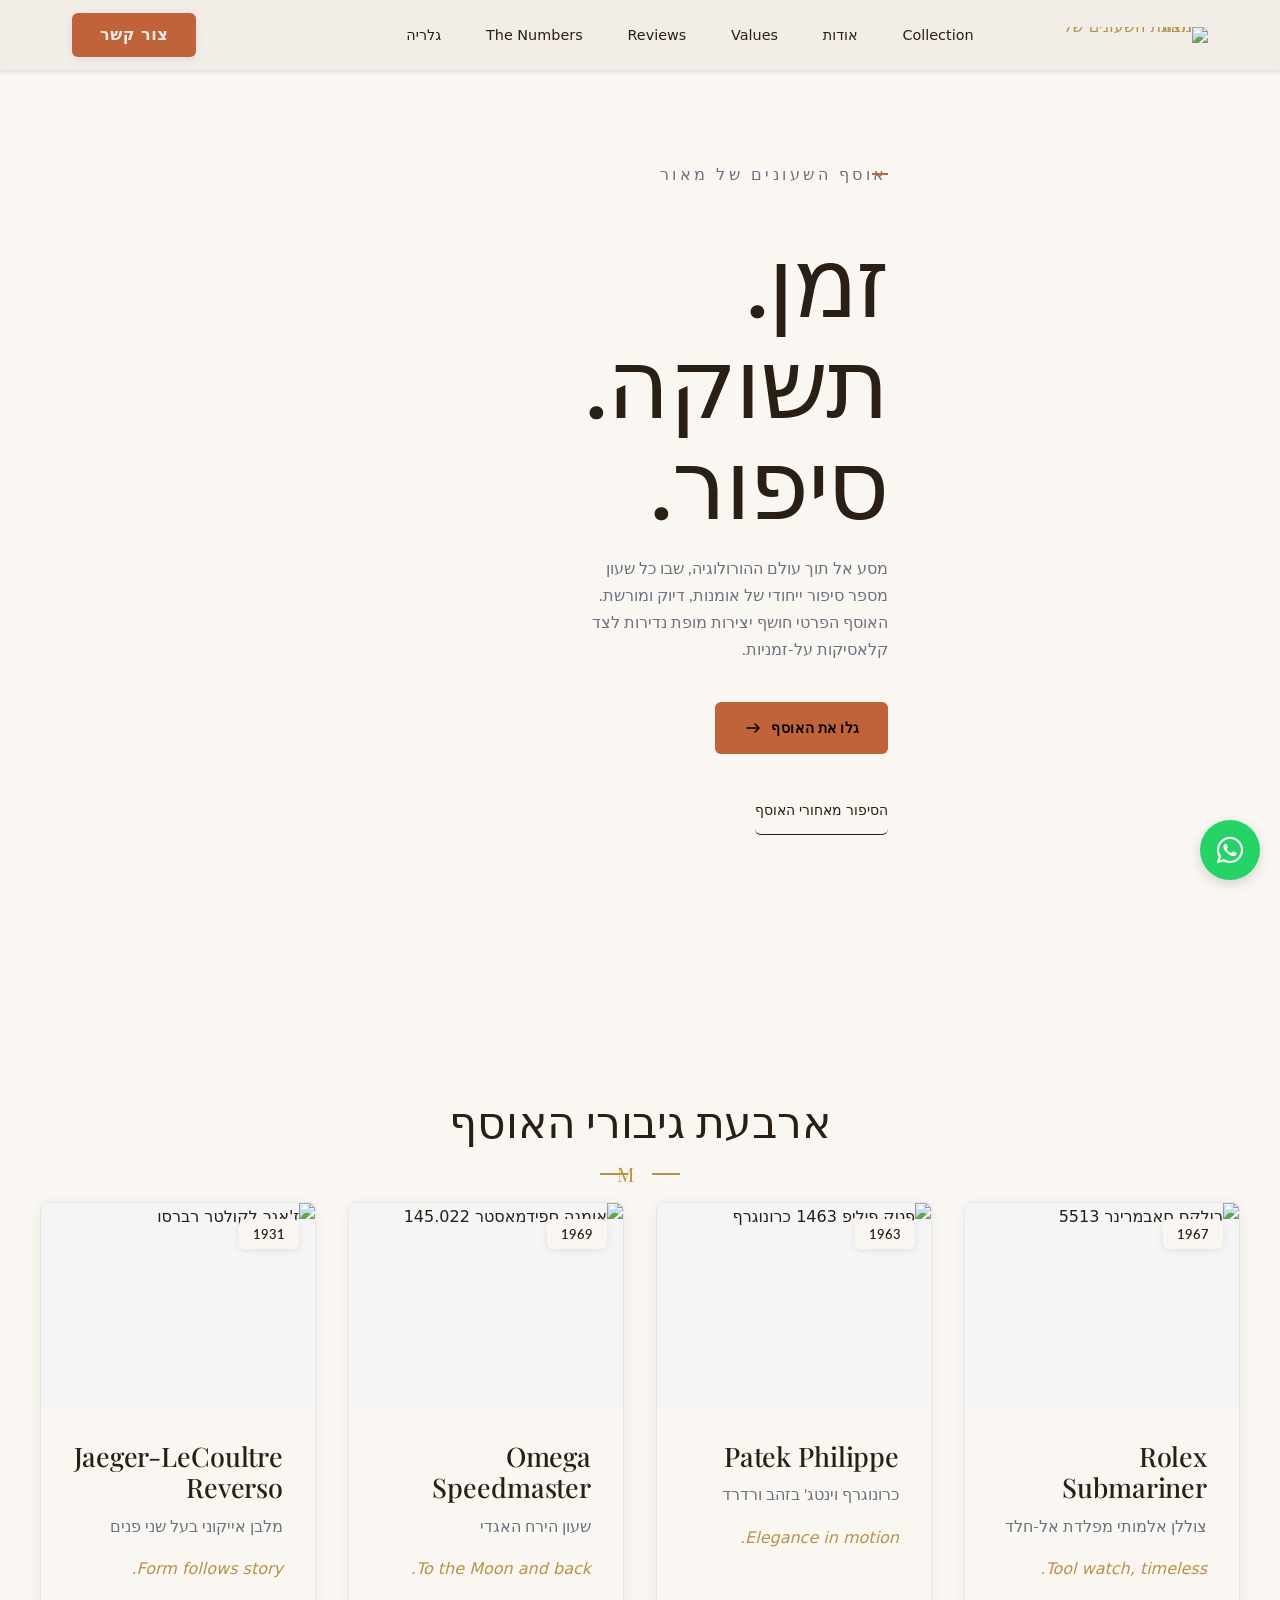
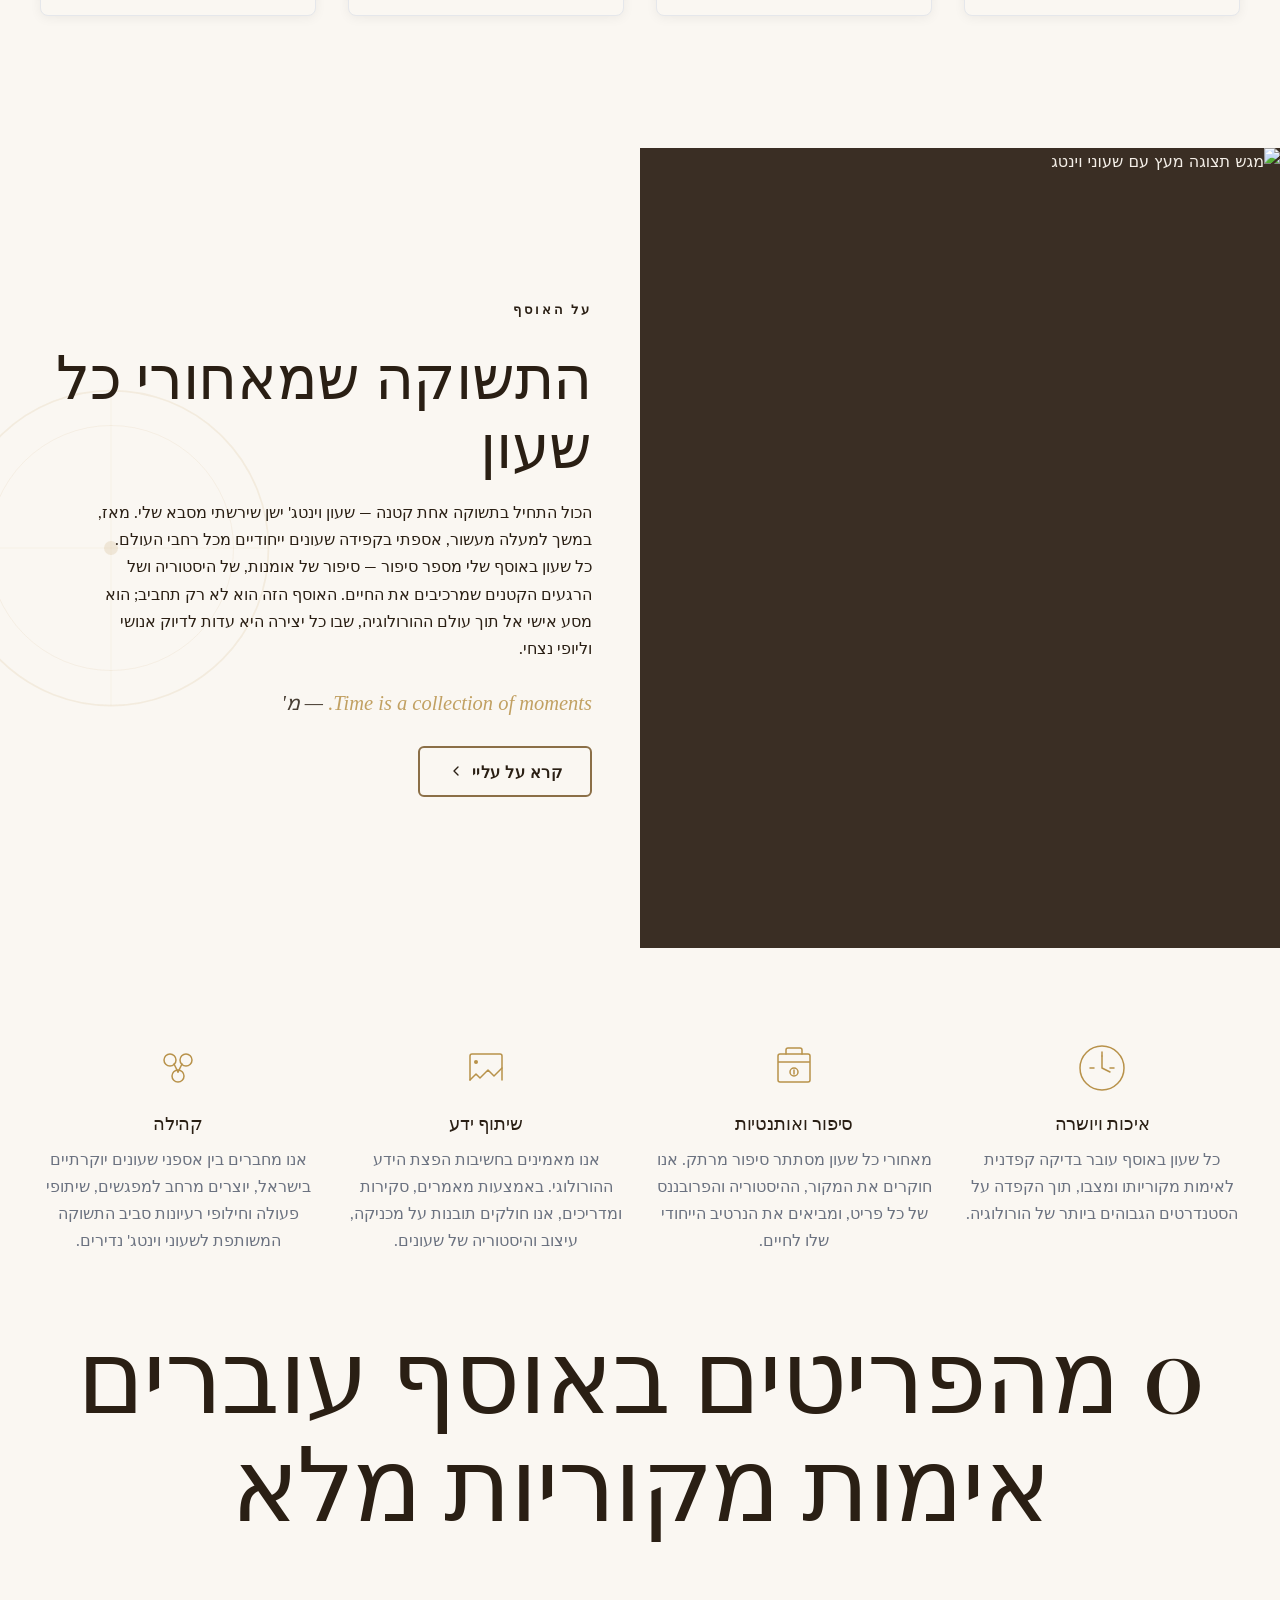
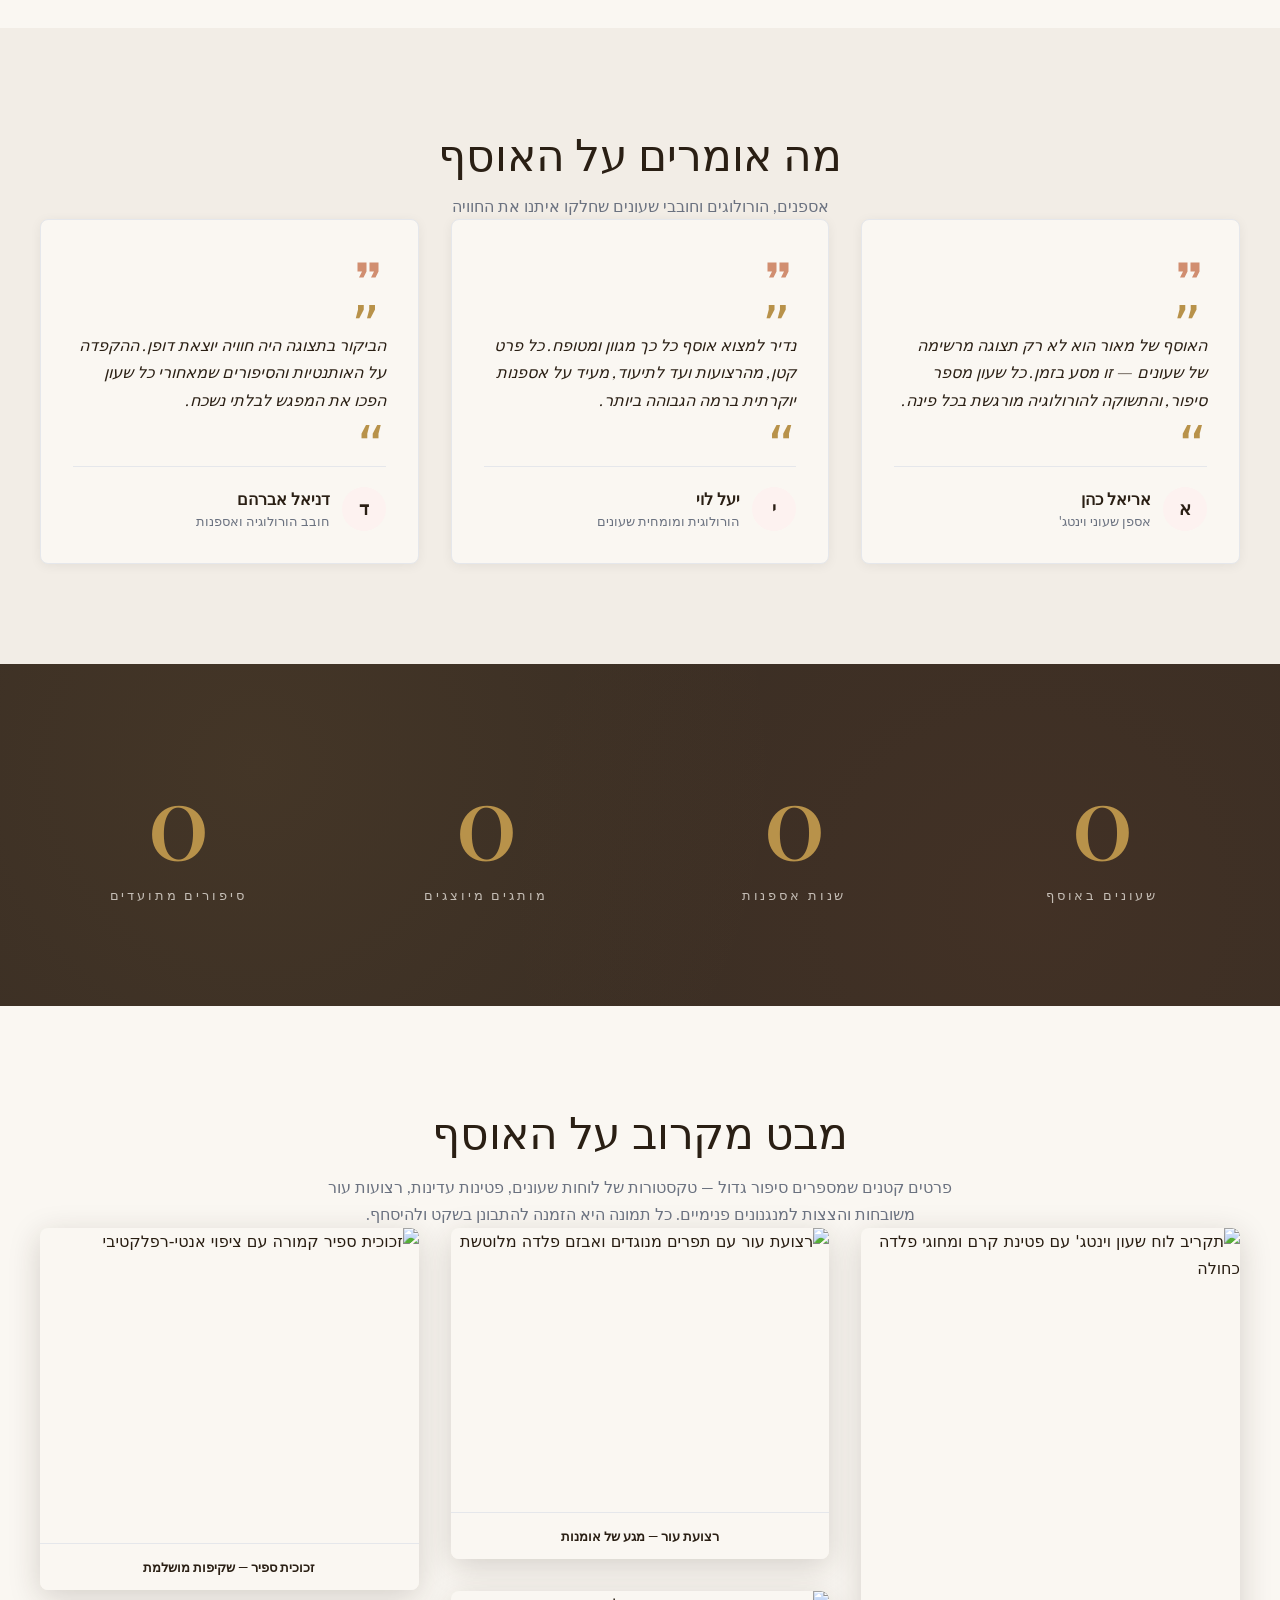
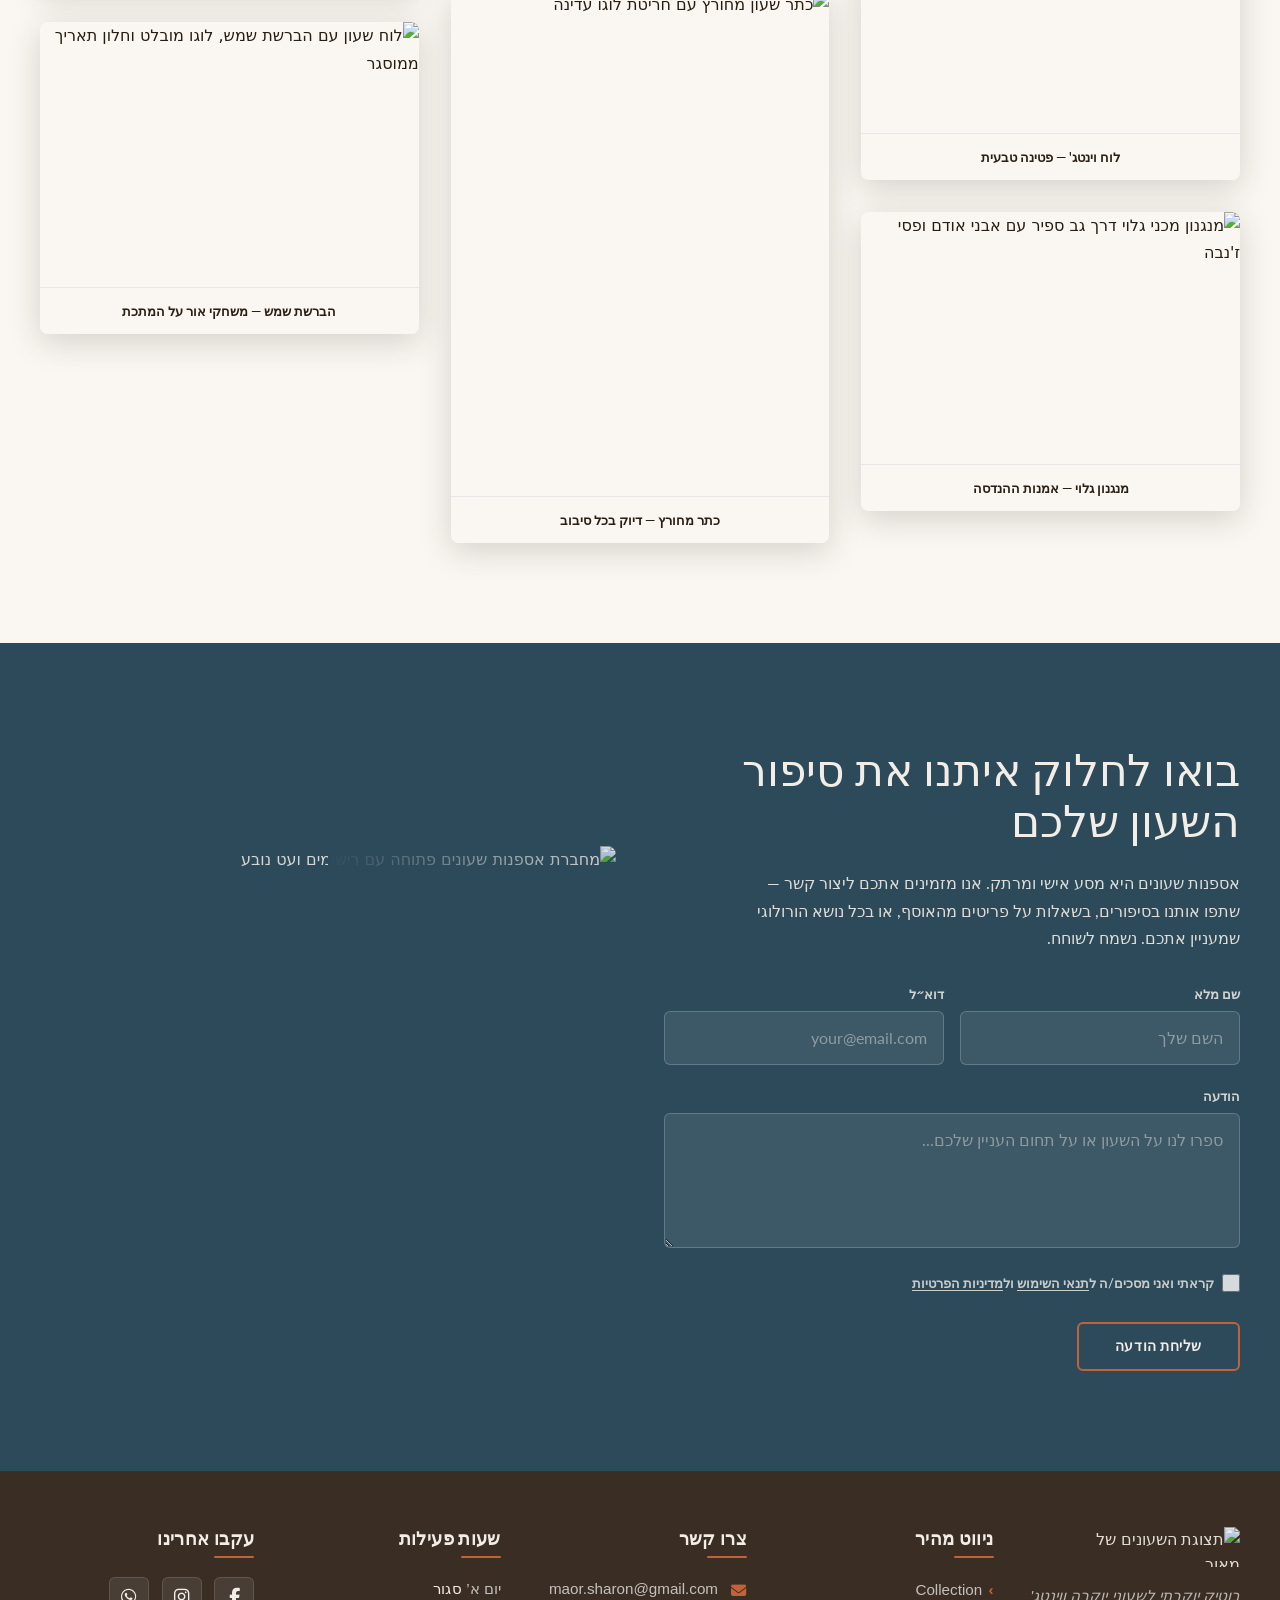
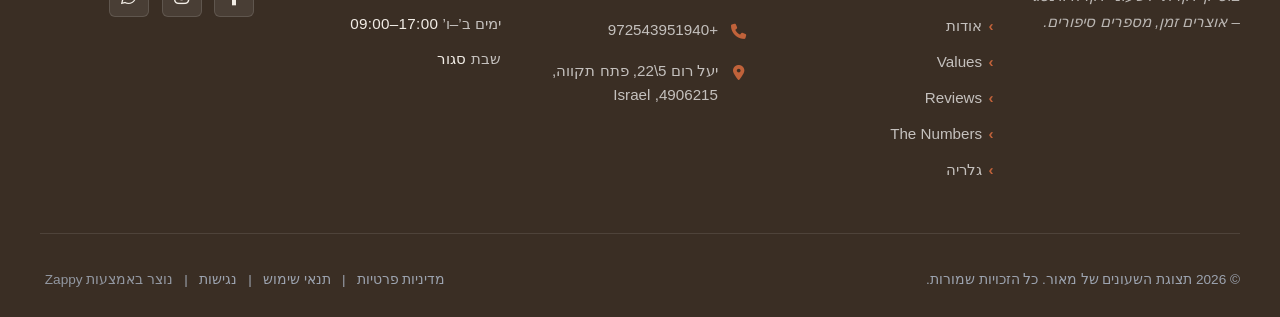
==== public/index.html @ b6a24979 "Background sync: Progressive GitHub Sync" ====
<!DOCTYPE html>
<html lang="he" dir="rtl">
<head>
    <meta charset="UTF-8">
    <meta name="viewport" content="width=device-width, initial-scale=1.0">
    <meta name="robots" content="index, follow">
    <title>גלו את עולם ההורולוגיה — תצוגת השעונים של מאור</title>
    <meta name="description" content="התאהבו באוסף שעוני וינטג&#39; נדירים ויוקרתיים המוצגים בקפידה. חוויה הורולוגית עשירה שמחברת בין אומנות, זמן ותשוקה. היכנסו עכשיו והתרשמו!">
    <meta name="keywords" content="iw388105, אספנות שעונים יוקרתיים בישראל, שעוני וינטג' נדירים לאספנים, הורולוגיה ואספנות שעונים, תצוגת שעונים אספניים">
    
    <!-- Favicons -->
    <link rel="icon" type="image/x-icon" href="/assets/favicon.ico">
    <link rel="icon" type="image/png" sizes="16x16" href="/assets/favicon-16x16.png">
    <link rel="icon" type="image/png" sizes="32x32" href="/assets/favicon-32x32.png">
    <link rel="icon" type="image/png" sizes="48x48" href="/assets/favicon-48x48.png">
    <link rel="icon" type="image/png" sizes="192x192" href="/assets/favicon-192x192.png">
    <link rel="icon" type="image/png" sizes="512x512" href="/assets/favicon-512x512.png">
    <link rel="apple-touch-icon" href="/assets/apple-touch-icon.png">
    <!-- Zappy Analytics -->
<script>
(function() {
  'use strict';
  
  // Configuration
  var config = {
    websiteId: '06563b8d-215b-47f3-a5c0-c497921f1e57',
    apiUrl: 'https://qaapi.zappy5.com/api/analytics/track',
    sessionDuration: 30 * 60 * 1000, // 30 minutes
    visitorDuration: 30 * 24 * 60 * 60 * 1000, // 30 days
    trackPageViews: true,
    trackClicks: true,
    trackFormSubmissions: true
  };
  
  // Generate or retrieve persistent visitor ID (30 days)
  function getVisitorId() {
    var visitorKey = 'zappy_visitor_' + config.websiteId;
    var visitor = null;
    
    try {
      visitor = localStorage.getItem(visitorKey);
      if (visitor) {
        var visitorData = JSON.parse(visitor);
        var now = Date.now();
        
        // Check if visitor ID is still valid (30 days)
        if (now - visitorData.created < config.visitorDuration) {
          // Update last seen timestamp
          visitorData.lastSeen = now;
          localStorage.setItem(visitorKey, JSON.stringify(visitorData));
          return visitorData.id;
        }
      }
    } catch (e) {
      console.warn('Zappy Analytics: LocalStorage not available');
    }
    
    // Generate new visitor ID
    var newVisitorId = 'zv_' + Date.now() + '_' + Math.random().toString(36).substr(2, 9);
    
    try {
      localStorage.setItem(visitorKey, JSON.stringify({
        id: newVisitorId,
        created: Date.now(),
        lastSeen: Date.now()
      }));
    } catch (e) {
      // Continue without local storage
    }
    
    return newVisitorId;
  }
  
  // Generate or retrieve session ID (30 minutes)
  function getSessionId() {
    var sessionKey = 'zappy_session_' + config.websiteId;
    var session = null;
    
    try {
      session = sessionStorage.getItem(sessionKey);
      if (session) {
        var sessionData = JSON.parse(session);
        var now = Date.now();
        
        // Check if session is still valid
        if (now - sessionData.timestamp < config.sessionDuration) {
          // Update timestamp
          sessionData.timestamp = now;
          sessionStorage.setItem(sessionKey, JSON.stringify(sessionData));
          return sessionData.id;
        }
      }
    } catch (e) {
      console.warn('Zappy Analytics: SessionStorage not available');
    }
    
    // Generate new session ID
    var newSessionId = 'zs_' + Date.now() + '_' + Math.random().toString(36).substr(2, 9);
    
    try {
      sessionStorage.setItem(sessionKey, JSON.stringify({
        id: newSessionId,
        timestamp: Date.now()
      }));
    } catch (e) {
      // Continue without session storage
    }
    
    return newSessionId;
  }
  
  var visitorId = getVisitorId();
  var sessionId = getSessionId();
  
  // Site Optimization Agent — visual heatmap helpers
  function getBandAnchor(el) {
    var node = el;
    while (node && node !== document.body) {
      if (node.getAttribute && node.getAttribute('data-band-index') != null) {
        return { bandIndex: node.getAttribute('data-band-index'), sectionId: node.id || null };
      }
      node = node.parentElement;
    }
    node = el;
    while (node && node !== document.body) {
      if (node.tagName === 'SECTION' && node.id) {
        return { bandIndex: null, sectionId: node.id };
      }
      node = node.parentElement;
    }
    return { bandIndex: null, sectionId: null };
  }
  function heatmapFields(el, e) {
    var anchor = getBandAnchor(el);
    return {
      x: Math.round((e && e.pageX) || 0),
      y: Math.round((e && e.pageY) || 0),
      bandIndex: anchor.bandIndex,
      sectionId: anchor.sectionId
    };
  }
  function mergeFields(base, extra) {
    for (var k in extra) { if (Object.prototype.hasOwnProperty.call(extra, k)) base[k] = extra[k]; }
    return base;
  }
  // Track an event
  function trackEvent(eventType, data) {
    data = data || {};
    
    var eventData = {
      website_id: config.websiteId,
      event_type: eventType,
      page_path: window.location.pathname,
      referrer: document.referrer || 'direct',
      visitor_id: visitorId,
      session_id: sessionId,
      metadata: data
    };
    
    // Use sendBeacon if available (better for page unload events)
    if (navigator.sendBeacon) {
      var blob = new Blob([JSON.stringify(eventData)], { type: 'application/json' });
      navigator.sendBeacon(config.apiUrl, blob);
    } else {
      // Fallback to fetch
      fetch(config.apiUrl, {
        method: 'POST',
        headers: {
          'Content-Type': 'application/json'
        },
        body: JSON.stringify(eventData),
        keepalive: true
      }).catch(function(error) {
        console.warn('Zappy Analytics: Failed to track event', error);
      });
    }
  }
  
  // Track page view
  if (config.trackPageViews) {
    trackEvent('pageview', {
      title: document.title,
      url: window.location.href
    });
  }
  
  // Track clicks on important elements
  if (config.trackClicks) {
    document.addEventListener('click', function(e) {
      var target = e.target;
      
      // Track button clicks (counted as actions)
      if (target.tagName === 'BUTTON' || target.closest('button')) {
        var button = target.tagName === 'BUTTON' ? target : target.closest('button');
        var clickMeta = {
          element: 'button',
          text: button.textContent.trim().substring(0, 100),
          id: button.id || null,
          class: button.className || null
        };
        mergeFields(clickMeta, heatmapFields(button, e));
        trackEvent('click', clickMeta);
      }
      
      // Track link clicks (navigation - not counted as actions)
      else if (target.tagName === 'A' || target.closest('a')) {
        var link = target.tagName === 'A' ? target : target.closest('a');
        var navMeta = {
          element: 'link',
          text: link.textContent.trim().substring(0, 100),
          href: link.href,
          external: link.hostname !== window.location.hostname
        };
        mergeFields(navMeta, heatmapFields(link, e));
        trackEvent('navigation', navMeta);
      }
    }, true);
  }
  
  // Track scroll depth milestones (visual heatmap reach signal)
  (function() {
    var milestones = [25, 50, 75, 100];
    var fired = {};
    var maxDepth = 0;
    function computeDepth() {
      var doc = document.documentElement;
      var scrollable = (doc.scrollHeight - window.innerHeight);
      if (scrollable <= 0) return 100;
      return Math.min(100, Math.round(((window.scrollY || window.pageYOffset || 0) / scrollable) * 100));
    }
    var ticking = false;
    function onScroll() {
      if (ticking) return;
      ticking = true;
      window.requestAnimationFrame(function() {
        var depth = computeDepth();
        if (depth > maxDepth) maxDepth = depth;
        for (var i = 0; i < milestones.length; i++) {
          var m = milestones[i];
          if (depth >= m && !fired[m]) {
            fired[m] = true;
            trackEvent('scroll_depth', { milestone: m, maxDepthPct: maxDepth });
          }
        }
        ticking = false;
      });
    }
    window.addEventListener('scroll', onScroll, { passive: true });
  })();
  
  // Track form submissions
  if (config.trackFormSubmissions) {
    document.addEventListener('submit', function(e) {
      var form = e.target;
      
      trackEvent('form_submit', {
        form_id: form.id || null,
        form_name: form.name || null,
        form_action: form.action || null,
        form_method: form.method || 'GET'
      });
    }, true);
  }
  
  // Track time on page (send on page unload)
  var pageLoadTime = Date.now();
  
  window.addEventListener('beforeunload', function() {
    var timeOnPage = Math.floor((Date.now() - pageLoadTime) / 1000); // in seconds
    
    trackEvent('page_unload', {
      time_on_page: timeOnPage,
      page_path: window.location.pathname
    });
  });
  
  // Expose tracking function globally for custom events
  window.zappyAnalytics = {
    track: trackEvent,
    getVisitorId: function() { return visitorId; },
    getSessionId: function() { return sessionId; }
  };
  
})();
</script>
<!-- End Zappy Analytics -->
    <meta property="og:title" content="גלו את עולם ההורולוגיה — תצוגת השעונים של מאור">
    <meta property="og:description" content="התאהבו באוסף שעוני וינטג&#39; נדירים ויוקרתיים המוצגים בקפידה. חוויה הורולוגית עשירה שמחברת בין אומנות, זמן ותשוקה. היכנסו עכשיו והתרשמו!">
    <meta name="twitter:card" content="summary_large_image">
    <meta name="twitter:title" content="גלו את עולם ההורולוגיה — תצוגת השעונים של מאור">
    <meta name="twitter:description" content="התאהבו באוסף שעוני וינטג&#39; נדירים ויוקרתיים המוצגים בקפידה. חוויה הורולוגית עשירה שמחברת בין אומנות, זמן ותשוקה. היכנסו עכשיו והתרשמו!">
    <meta property="og:type" content="website">
  <meta property="og:locale" content="he_IL">
  
  
  
  
  
  <link rel="stylesheet" href="https://cdnjs.cloudflare.com/ajax/libs/font-awesome/6.4.0/css/all.min.css">
  <link rel="stylesheet" href="https://fonts.googleapis.com/css2?family=Playfair+Display:wght@400;500;600;700&amp;family=Lato:wght@400;700&amp;display=swap">
  <script defer="" data-zappy-gsap="https://cdnjs.cloudflare.com/ajax/libs/gsap/3.12.5/gsap.min.js" src="https://cdnjs.cloudflare.com/ajax/libs/gsap/3.12.5/gsap.min.js"></script>
  <script defer="" data-zappy-gsap="https://cdnjs.cloudflare.com/ajax/libs/gsap/3.12.5/ScrollTrigger.min.js" src="https://cdnjs.cloudflare.com/ajax/libs/gsap/3.12.5/ScrollTrigger.min.js"></script>
  <link rel="preconnect" href="https://fonts.googleapis.com">
  <link rel="preconnect" href="https://fonts.gstatic.com" crossorigin="">
  <style>
    .skip-link { position: absolute; top: 0; left: 0; transform: translateY(-200%); padding: 12px 18px; background: var(--bg-dark, #1a1a1a); color: var(--text-light, #fff); font-weight: 600; border-radius: 0 0 8px 0; z-index: 10000; }
    .skip-link:focus { transform: none; outline: 2px solid var(--ring, #fff); outline-offset: 2px; }
    :focus-visible { outline: 2px solid var(--ring, currentColor); outline-offset: 3px; }
  </style>


  
    <!-- Favicons -->
    <link rel="icon" type="image/x-icon" href="/assets/favicon.ico">
    <link rel="icon" type="image/png" sizes="16x16" href="/assets/favicon-16x16.png">
    <link rel="icon" type="image/png" sizes="32x32" href="/assets/favicon-32x32.png">
    <link rel="icon" type="image/png" sizes="48x48" href="/assets/favicon-48x48.png">
    <link rel="icon" type="image/png" sizes="192x192" href="/assets/favicon-192x192.png">
    <link rel="icon" type="image/png" sizes="512x512" href="/assets/favicon-512x512.png">
    <link rel="apple-touch-icon" href="/assets/apple-touch-icon.png">
    <!-- Cookie Consent -->
    <link rel="stylesheet" href="https://cdn.jsdelivr.net/npm/vanilla-cookieconsent@3/dist/cookieconsent.css">
    <script src="https://cdn.jsdelivr.net/npm/vanilla-cookieconsent@3/dist/cookieconsent.umd.js"></script>
    <!-- Mickidum Accessibility Toolbar -->
    <script src="https://cdn.jsdelivr.net/gh/mickidum/acc_toolbar/acctoolbar/acctoolbar.min.js"></script>
    <link rel="stylesheet" href="/styles.css">
    <script>window.ZAPPY_WEBSITE_ID = "06563b8d-215b-47f3-a5c0-c497921f1e57"; window.ZAPPY_API_BASE = "https://qaapi.zappy5.com";</script>

    <style id="zappy-dropdown-submenu-styles">
      /* ========== DESKTOP DROPDOWN SUBMENU STYLES ========== */
      /* Base styles for dropdown submenus - parent must be positioned */
      .nav-menu li:has(.sub-menu), nav li:has(.sub-menu), .navbar li:has(.sub-menu), #navMenu li:has(.sub-menu) { position: relative; }
      /* Submenu base - hidden by default */
      .nav-menu .sub-menu, nav .sub-menu, .navbar .sub-menu, #navMenu .sub-menu { display: block !important; position: absolute !important; top: 100%; left: 0; min-width: 220px; background: white; border-radius: 8px; box-shadow: 0 8px 25px rgba(0,0,0,0.15); padding: 8px 0; opacity: 0; visibility: hidden; transform: translateY(10px); transition: all 0.3s ease; z-index: 1000; list-style: none; pointer-events: none; }
      /* CRITICAL: Desktop hover styles to show dropdown */
      .nav-menu li:hover > .sub-menu, nav li:hover > .sub-menu, .navbar li:hover > .sub-menu, #navMenu li:hover > .sub-menu { opacity: 1 !important; visibility: visible !important; transform: translateY(0) !important; pointer-events: auto !important; }
      /* Submenu item styling */
      .sub-menu li { list-style: none; margin: 0; padding: 0; }
      .sub-menu a { display: block !important; padding: 10px 16px !important; color: var(--text-dark, #333) !important; font-weight: 500; text-decoration: none; white-space: nowrap; transition: background-color 0.2s; }
      .sub-menu .zappy-nav-child > a { padding-left: 28px !important; font-size: 0.9em !important; opacity: 0.85 !important; }
      [dir="rtl"] .sub-menu .zappy-nav-child > a, html[lang="he"] .sub-menu .zappy-nav-child > a, html[lang="ar"] .sub-menu .zappy-nav-child > a { padding-left: 10px !important; padding-right: 28px !important; }
      .sub-menu .zappy-nav-parent > a { font-weight: 600 !important; }
      .sub-menu a:hover { background-color: #f5f5f5; }
      /* RTL (Hebrew/Arabic) dropdown positioning */
      [dir="rtl"] .nav-menu .sub-menu, [dir="rtl"] nav .sub-menu, [dir="rtl"] .navbar .sub-menu, html[lang="he"] .nav-menu .sub-menu, html[lang="he"] nav .sub-menu, html[lang="he"] .navbar .sub-menu, html[lang="ar"] .nav-menu .sub-menu, html[lang="ar"] nav .sub-menu, html[lang="ar"] .navbar .sub-menu { left: auto !important; right: 0 !important; }
      /* Hide empty dropdown menus (exclude catalog sub-menus that use <a> children instead of <li>) */
      .sub-menu:empty, .sub-menu:not(:has(li:not(.zappy-hidden-menu-item))):not(:has(> a)), .sub-menu:not(:has(li)):not(:has(> a)) { display: none !important; opacity: 0 !important; visibility: hidden !important; pointer-events: none !important; }
      /* Desktop: show submenu on Menu Group hover */
      li:has(.menu-group-title):hover > .sub-menu { opacity: 1 !important; visibility: visible !important; transform: translateY(0) !important; pointer-events: auto !important; }
      /* Menu Group title styling */
      .nav-menu > li > .menu-group-title, #navMenu > li > .menu-group-title { display: inline-block; padding: 0.5rem 1rem; cursor: default; user-select: none; }
      
      /* ========== MOBILE SUBMENU STYLES ========== */
      @media (max-width: 768px) {
        .nav-menu .sub-menu, nav .sub-menu, .navbar .sub-menu, #navMenu .sub-menu { position: static !important; transform: none !important; box-shadow: none !important; background: transparent !important; max-height: 0; overflow: hidden; opacity: 0; visibility: hidden; transition: max-height 0.3s ease, opacity 0.3s ease; padding: 0 !important; border-radius: 0 !important; }
        .navbar .sub-menu.mobile-expanded, .nav-menu .sub-menu.mobile-expanded, #navMenu .sub-menu.mobile-expanded { max-height: none !important; overflow-y: visible !important; opacity: 1 !important; visibility: visible !important; padding: 8px 0 8px 16px !important; }
        [dir="rtl"] .sub-menu.mobile-expanded, html[lang="he"] .sub-menu.mobile-expanded { padding: 8px 16px 8px 0 !important; }
        /* Disable hover behavior on mobile */
        .nav-menu li:hover > .sub-menu, nav li:hover > .sub-menu, .navbar li:hover > .sub-menu, #navMenu li:hover > .sub-menu { opacity: 0; visibility: hidden; pointer-events: none; }
        .nav-menu li > .sub-menu.mobile-expanded, nav li > .sub-menu.mobile-expanded, .navbar li > .sub-menu.mobile-expanded, #navMenu li > .sub-menu.mobile-expanded { opacity: 1 !important; visibility: visible !important; pointer-events: auto !important; }
        .nav-menu li:has(.sub-menu), nav li:has(.sub-menu), .navbar li:has(.sub-menu), #navMenu li:has(.sub-menu) { display: flex !important; flex-wrap: wrap !important; align-items: center !important; position: relative !important; min-height: 44px !important; }
        .nav-menu li:has(.sub-menu) > a, nav li:has(.sub-menu) > a, .navbar li:has(.sub-menu) > a, #navMenu li:has(.sub-menu) > a { flex: 1 !important; min-width: 0 !important; }
        .nav-menu li:has(.sub-menu) > .menu-group-title, nav li:has(.sub-menu) > .menu-group-title, .navbar li:has(.sub-menu) > .menu-group-title, #navMenu li:has(.sub-menu) > .menu-group-title { flex: 1 !important; min-width: 0 !important; padding: 0 !important; line-height: inherit !important; }
        .nav-menu li:has(.sub-menu) > .sub-menu, nav li:has(.sub-menu) > .sub-menu, .navbar li:has(.sub-menu) > .sub-menu, #navMenu li:has(.sub-menu) > .sub-menu { flex-basis: 100% !important; width: 100% !important; }
        .nav-menu li:has(.sub-menu) > a [class*="chevron"], .nav-menu li:has(.sub-menu) > a [class*="arrow"], .nav-menu li:has(.sub-menu) > a .fa-chevron-down, .nav-menu li:has(.sub-menu) > a .fa-angle-down, nav li:has(.sub-menu) > a [class*="chevron"], nav li:has(.sub-menu) > a [class*="arrow"], #navMenu li:has(.sub-menu) > a [class*="chevron"], #navMenu li:has(.sub-menu) > a [class*="arrow"] { display: none !important; visibility: hidden !important; }
        .mobile-submenu-toggle { display: flex !important; align-items: center !important; justify-content: center !important; width: 44px !important; height: auto !important; background: transparent !important; border: none !important; cursor: pointer !important; color: var(--text-dark) !important; position: static !important; flex-shrink: 0 !important; align-self: stretch !important; z-index: 2 !important; padding: 0 !important; margin: 0 !important; }
        .mobile-submenu-toggle::after { content: '' !important; width: 0 !important; height: 0 !important; border-left: 6px solid transparent !important; border-right: 6px solid transparent !important; border-top: 7px solid currentColor !important; transition: transform 0.3s ease !important; }
        .mobile-submenu-toggle.expanded::after { transform: rotate(180deg) !important; }
        .sub-menu a { padding: 10px 0 !important; display: block !important; color: var(--text-dark) !important; white-space: normal !important; }
        .sub-menu .zappy-nav-child > a { padding-left: 28px !important; font-size: 0.9em !important; opacity: 0.85 !important; }
        [dir="rtl"] .sub-menu .zappy-nav-child > a, html[lang="he"] .sub-menu .zappy-nav-child > a, html[lang="ar"] .sub-menu .zappy-nav-child > a { padding-left: 0 !important; padding-right: 28px !important; }
        .sub-menu .zappy-nav-parent > a { font-weight: 600 !important; }
        .nav-menu.active, #navMenu.active { max-width: 100vw !important; overflow-x: hidden !important; box-sizing: border-box !important; }
        .navbar .sub-menu li a, nav.navbar .sub-menu li a, .zappy-products-dropdown .sub-menu a { color: var(--text-dark) !important; }
      }
      @media (min-width: 769px) { .mobile-submenu-toggle { display: none !important; } }
    </style>

    <style id="zappy-widget-visibility">
      html[dir="rtl"] .whatsapp-float { right: 20px !important; left: auto !important; }
      html[dir="ltr"] .whatsapp-float, html:not([dir]) .whatsapp-float { left: 20px !important; right: auto !important; }
      html[dir="rtl"] #mic-access-tool-general-button, html[dir="rtl"] .mic-access-tool-general-button,
      html[dir="rtl"] #mic-init-access-tool .mic-access-tool-general-button,
      html[dir="rtl"] #mic-init-access-tool #mic-access-tool-general-button,
      html[dir="rtl"] ._access-icon { left: 20px !important; right: auto !important; }
      html[dir="ltr"] #mic-access-tool-general-button, html[dir="ltr"] .mic-access-tool-general-button,
      html[dir="ltr"] #mic-init-access-tool .mic-access-tool-general-button,
      html[dir="ltr"] #mic-init-access-tool #mic-access-tool-general-button,
      html[dir="ltr"] ._access-icon,
      html:not([dir]) #mic-access-tool-general-button, html:not([dir]) .mic-access-tool-general-button,
      html:not([dir]) #mic-init-access-tool .mic-access-tool-general-button,
      html:not([dir]) #mic-init-access-tool #mic-access-tool-general-button,
      html:not([dir]) ._access-icon { right: 20px !important; left: auto !important; }
      @media (max-width: 768px) { .whatsapp-float { display: flex !important; } }
      @media (min-width: 769px) { .whatsapp-float { display: flex !important; } }
      @media (max-width: 768px) {
        #mic-access-tool-general-button, .mic-access-tool-general-button,
        #mic-init-access-tool .mic-access-tool-general-button, #mic-init-access-tool #mic-access-tool-general-button,
        ._access-icon { display: flex !important; visibility: visible !important; opacity: 1 !important; pointer-events: auto !important; }
        #mic-access-tool-box.opened-mic-access-tool, .mic-access-tool-box.opened-mic-access-tool,
        #mic-init-access-tool #mic-access-tool-box.opened-mic-access-tool {
          visibility: visible !important; opacity: 1 !important; pointer-events: auto !important;
        }
      }
      @media (min-width: 769px) {
        #mic-access-tool-general-button, .mic-access-tool-general-button,
        #mic-init-access-tool .mic-access-tool-general-button, #mic-init-access-tool #mic-access-tool-general-button,
        ._access-icon { display: flex !important; visibility: visible !important; opacity: 1 !important; pointer-events: auto !important; }
        #mic-access-tool-box.opened-mic-access-tool, .mic-access-tool-box.opened-mic-access-tool,
        #mic-init-access-tool #mic-access-tool-box.opened-mic-access-tool {
          visibility: visible !important; opacity: 1 !important; pointer-events: auto !important;
        }
      }
    </style>
</head>
<body>
<a class="skip-link" href="#main">דלג לתוכן הראשי</a>
  <nav class="navbar" dir="rtl">
  <button class="mobile-toggle" id="mobileToggle" aria-label="Menu">
    <svg class="hamburger-icon" width="24" height="24" viewBox="0 0 24 24" fill="none">
      <path d="M3 12h18M3 6h18M3 18h18" stroke="currentColor" stroke-width="2" stroke-linecap="round"></path>
    </svg>
    <svg class="close-icon" width="24" height="24" viewBox="0 0 24 24" fill="none" style="display: none;">
      <path d="M18 6L6 18M6 6l12 12" stroke="currentColor" stroke-width="2" stroke-linecap="round"></path>
    </svg>
  </button>
  
  <button class="phone-header-btn" data-phone="+972543951940" aria-label="Call">
    <svg width="20" height="20" viewBox="0 0 24 24" fill="currentColor">
      <path d="M22 16.92v3a2 2 0 0 1-2.18 2 19.79 19.79 0 0 1-8.63-3.07 19.5 19.5 0 0 1-6-6 19.79 19.79 0 0 1-3.07-8.67A2 2 0 0 1 4.11 2h3a2 2 0 0 1 2 1.72 12.84 12.84 0 0 0 .7 2.81 2 2 0 0 1-.45 2.11L8.09 9.91a16 16 0 0 0 6 6l1.27-1.27a2 2 0 0 1 2.11-.45 12.84 12.84 0 0 0 2.81.7A2 2 0 0 1 22 16.92z"></path>
    </svg>
  </button>

  <div class="nav-container">
    <div class="nav-right-group"><div class="nav-brand">
      <a href="/" class="logo-link"><img class="logo" src="/assets/site---------image-1.webp" alt="תצוגת השעונים של מאור"></a>
    </div><ul class="nav-menu" id="navMenu"><li><a href="#products">Collection</a></li><li><a href="#about">אודות</a></li><li><a href="#features">Values</a></li><li><a href="#testimonials">Reviews</a></li><li><a href="#stats">The Numbers</a></li><li><a href="#gallery">גלריה</a></li><li class="mobile-contact-link nav-cta-mobile-item"><a href="#cta" class="nav-cta-btn">צור קשר</a></li></ul></div>
    
    
    
    <div class="nav-cta-container">
      <a href="#cta" class="nav-cta-btn">צור קשר</a>
    </div>
  </div>
</nav>
<script>

// Navbar Mobile Menu Toggle and Contrast Fix
(function() {
  // Use 'load' event instead of 'DOMContentLoaded' to ensure we run AFTER all other scripts
  window.addEventListener('load', function() {
    
    // FIX MOBILE BUTTON CONTRAST
    // Detect navbar background color and apply contrasting color to mobile buttons
    const navbar = document.querySelector('.navbar, nav, header');
    if (!navbar) {
      console.log('[Navbar] Navbar element not found');
      return;
    }
    
    // DECLARE VARIABLES EARLY to avoid Temporal Dead Zone errors
    // These are used in multiple places below
    let mobileToggle = document.getElementById('mobileToggle') ||
                       document.querySelector('.mobile-toggle') ||
                       document.querySelector('.hamburger') ||
                       document.querySelector('.hamburger-menu') ||
                       document.querySelector('.menu-toggle') ||
                       document.querySelector('.burger-menu') ||
                       document.querySelector('[aria-label="Menu"]') ||
                       document.querySelector('[aria-label="תפריט"]');
    
    const phoneBtn = document.querySelector('.phone-header-btn');
    
    const computedStyle = window.getComputedStyle(navbar);
    let bgColor = computedStyle.backgroundColor;
    
    console.log('[Navbar] Initial navbar background:', bgColor);
    
    // Check if background is transparent or rgba with 0 alpha
    const isTransparent = bgColor === 'transparent' || 
                         bgColor === 'rgba(0, 0, 0, 0)' ||
                         (bgColor.startsWith('rgba') && bgColor.includes(', 0)'));
    
    if (isTransparent) {
      // Check for background-image or gradient
      const bgImage = computedStyle.backgroundImage;
      if (bgImage && bgImage !== 'none') {
        console.log('[Navbar] Navbar has background image/gradient, using dark text');
        bgColor = 'rgb(240, 240, 240)'; // Assume light background
      } else {
        // Transparent navbar - check body background
        const bodyBg = window.getComputedStyle(document.body).backgroundColor;
        console.log('[Navbar] Navbar transparent, using body background:', bodyBg);
        bgColor = bodyBg;
      }
    }
    
    // Calculate luminance to determine if background is light or dark
    const rgb = bgColor.match(/\d+/g);
    if (rgb && rgb.length >= 3) {
      const r = parseInt(rgb[0]);
      const g = parseInt(rgb[1]);
      const b = parseInt(rgb[2]);
      const luminance = (0.299 * r + 0.587 * g + 0.114 * b) / 255;
      
      // Mobile button colors are set by Claude's AI-generated CSS (same as .nav-menu a)
      // No dynamic color overrides needed - colors come from the generated navbar CSS
      console.log('[Navbar] Mobile button colors preserved from Claude CSS (luminance:', luminance.toFixed(2) + ')');
      
      // FIX ICON SIZES - Ensure SVGs are properly sized and visible
      // INJECT CRITICAL CSS TO OVERRIDE ANY CONFLICTING RULES
      const criticalCSS = document.createElement('style');
      criticalCSS.id = 'zappy-mobile-nav-fix';
      const htmlLang = document.documentElement.lang || 'en';
      const htmlDir = document.documentElement.dir || 'ltr';
      // Check both dir attribute AND lang for RTL detection
      // dir="rtl" is the most reliable indicator
      const isRTL = htmlDir === 'rtl' || htmlLang === 'he' || htmlLang === 'ar';
      
      criticalCSS.textContent = `
        /* Hide mobile buttons on desktop, show only on mobile */
        @media (min-width: 769px) {
          .mobile-toggle,
          .phone-header-btn {
            display: none !important;
          }
        }
        
        /* Show and position mobile buttons correctly on mobile */
        @media (max-width: 768px) {
          .navbar,
          nav.navbar {
            min-height: 70px !important;
          }

          .mobile-toggle,
          .phone-header-btn {
            position: absolute !important;
            top: 0 !important;
            bottom: 0 !important;
            margin-top: auto !important;
            margin-bottom: auto !important;
            transform: none !important;
            z-index: 1001 !important;
            display: flex !important;
            align-items: center !important;
            justify-content: center !important;
            width: 36px !important;
            height: 36px !important;
            border-radius: 50% !important;
            border: none !important;
            cursor: pointer !important;
            padding: 6px !important;
            background: none !important;
            color: var(--nav-text, var(--text-light)) !important;
            touch-action: manipulation !important;
            -webkit-tap-highlight-color: transparent !important;
          }

          html[data-zappy-site-type="ecommerce"] .phone-header-btn,
          body[data-zappy-site-type="ecommerce"] .phone-header-btn,
          html[data-zappy-site-type="ecommerce"] header .phone-header-btn,
          html[data-zappy-site-type="ecommerce"] nav .phone-header-btn {
            display: none !important;
            visibility: hidden !important;
            width: 0 !important;
            height: 0 !important;
            min-width: 0 !important;
            overflow: hidden !important;
          }
          
          /* LTR positioning (default): hamburger LEFT, phone RIGHT */
          html:not([dir="rtl"]):not([lang="he"]):not([lang="ar"]) .mobile-toggle,
          html[dir="ltr"] .mobile-toggle {
            left: 12px !important;
            right: auto !important;
          }
          html:not([dir="rtl"]):not([lang="he"]):not([lang="ar"]) .phone-header-btn,
          html[dir="ltr"] .phone-header-btn {
            right: 12px !important;
            left: auto !important;
          }
          
          /* RTL positioning: hamburger RIGHT, phone LEFT */
          html[dir="rtl"] .mobile-toggle,
          html[lang="he"] .mobile-toggle,
          html[lang="ar"] .mobile-toggle {
            right: 12px !important;
            left: auto !important;
          }
          html[dir="rtl"] .phone-header-btn,
          html[lang="he"] .phone-header-btn,
          html[lang="ar"] .phone-header-btn {
            left: 12px !important;
            right: auto !important;
          }
          
          /* CRITICAL: Ensure nav-container has min-height on mobile */
          /* All children are positioned absolutely/fixed on mobile, so height:auto collapses to 0 */
          .nav-container {
            min-height: 70px !important;
            position: relative !important;
          }
          
          /* Ensure SVG icons are properly sized and inherit color */
          .mobile-toggle svg,
          .phone-header-btn svg {
            width: 24px !important;
            height: 24px !important;
            /* Don't force display - let JavaScript control hamburger/close toggle */
          }
          
          /* Reset nav-cta-container on mobile - remove desktop box-shadow/padding */
          /* that creates a visible ghost box when CTA button is hidden */
          .nav-cta-container {
            box-shadow: none !important;
            padding: 0 !important;
          }
          
          /* Hide nav-cta-container entirely on mobile when there's no lang-switcher */
          /* (only the CTA button is inside, and it's hidden on mobile) */
          .nav-cta-container:not(:has(.lang-switcher)) {
            display: none !important;
          }
          
          /* CRITICAL: Prevent hero image fade gradient from bleeding over headline text */
          /* The .image-fade-gradient has bottom: -30px (extends below parent) */
          /* On mobile stacked layout, this overlaps the h1 text below the image */
          .hero-image-column {
            overflow: hidden !important;
          }
          .image-fade-gradient {
            bottom: 0 !important;
          }
          
          /* Hide desktop language switcher on mobile - hamburger menu handles it */
          /* High specificity to override stored CSS */
          .lang-switcher,
          .nav-cta-container .lang-switcher,
          .nav-container .lang-switcher,
          .navbar .lang-switcher,
          .navbar .nav-cta-container .lang-switcher {
            display: none !important;
          }
        }
      `;
      
      // Remove existing fix if present and inject new one
      const existing = document.getElementById('zappy-mobile-nav-fix');
      if (existing) existing.remove();
      document.head.appendChild(criticalCSS);
      
      console.log('[Navbar] Critical CSS injected for mobile nav positioning');
      
      // ONLY apply inline positioning styles on mobile viewport
      // On desktop, the CSS handles hiding these buttons with display: none
      // Inline styles were breaking desktop layout by overriding CSS
      const isMobileViewport = window.innerWidth <= 768;
      
      if (mobileToggle) {
        // Icon sizing applies to all viewports for consistency
        const hamburgerIcon = mobileToggle.querySelector('.hamburger-icon');
        const closeIcon = mobileToggle.querySelector('.close-icon');
        
        if (hamburgerIcon) {
          hamburgerIcon.style.setProperty('width', '24px', 'important');
          hamburgerIcon.style.setProperty('height', '24px', 'important');
          hamburgerIcon.style.setProperty('display', 'block', 'important'); // Show hamburger by default
        }
        if (closeIcon) {
          closeIcon.style.setProperty('width', '24px', 'important');
          closeIcon.style.setProperty('height', '24px', 'important');
          closeIcon.style.setProperty('display', 'none', 'important'); // Hide close icon by default
        }
        
        // ONLY set positioning inline styles on mobile
        if (isMobileViewport) {
          mobileToggle.style.setProperty('position', 'absolute', 'important');
          mobileToggle.style.setProperty('top', '0', 'important');
          mobileToggle.style.setProperty('bottom', '0', 'important');
          mobileToggle.style.setProperty('margin-top', 'auto', 'important');
          mobileToggle.style.setProperty('margin-bottom', 'auto', 'important');
          mobileToggle.style.setProperty('transform', 'none', 'important');
          mobileToggle.style.setProperty('z-index', '1001', 'important');
          
          // Clear any inline left/right so CSS can take over based on html[dir]
          mobileToggle.style.removeProperty('left');
          mobileToggle.style.removeProperty('right');
          
          console.log('[Navbar] Mobile toggle positioning applied (mobile viewport)');
        } else {
          // On desktop, clear any positioning styles to let CSS handle it
          mobileToggle.style.removeProperty('position');
          mobileToggle.style.removeProperty('top');
          mobileToggle.style.removeProperty('transform');
          mobileToggle.style.removeProperty('z-index');
          mobileToggle.style.removeProperty('left');
          mobileToggle.style.removeProperty('right');
          console.log('[Navbar] Desktop viewport - cleared mobile toggle inline positioning');
        }
      }
      
      if (phoneBtn) {
        // Icon sizing applies to all viewports
        const phoneIcon = phoneBtn.querySelector('svg');
        if (phoneIcon) {
          phoneIcon.style.width = '24px';
          phoneIcon.style.height = '24px';
          phoneIcon.setAttribute('width', '24');
          phoneIcon.setAttribute('height', '24');
        }
        
        // ONLY set positioning inline styles on mobile
        if (isMobileViewport) {
          phoneBtn.style.setProperty('position', 'absolute', 'important');
          phoneBtn.style.setProperty('top', '0', 'important');
          phoneBtn.style.setProperty('bottom', '0', 'important');
          phoneBtn.style.setProperty('margin-top', 'auto', 'important');
          phoneBtn.style.setProperty('margin-bottom', 'auto', 'important');
          phoneBtn.style.setProperty('transform', 'none', 'important');
          phoneBtn.style.setProperty('z-index', '1001', 'important');
          
          // Clear any inline left/right so CSS can take over based on html[dir]
          phoneBtn.style.removeProperty('left');
          phoneBtn.style.removeProperty('right');
          
          console.log('[Navbar] Phone button positioning applied (mobile viewport)');
        } else {
          // On desktop, clear any positioning styles to let CSS handle it
          phoneBtn.style.removeProperty('position');
          phoneBtn.style.removeProperty('top');
          phoneBtn.style.removeProperty('transform');
          phoneBtn.style.removeProperty('z-index');
          phoneBtn.style.removeProperty('left');
          phoneBtn.style.removeProperty('right');
          console.log('[Navbar] Desktop viewport - cleared phone button inline positioning');
        }
      }
    } else {
      console.log('[Navbar] Could not parse background color:', bgColor);
    }
    
    // MOBILE MENU TOGGLE
    // Re-query in case DOM changed (mobileToggle already declared at top of function)
    mobileToggle = document.getElementById('mobileToggle') ||
                   document.querySelector('.mobile-toggle') ||
                   document.querySelector('.hamburger') ||
                   document.querySelector('.hamburger-menu') ||
                   document.querySelector('.menu-toggle') ||
                   document.querySelector('.burger-menu') ||
                   document.querySelector('[aria-label="Menu"]') ||
                   document.querySelector('[aria-label="תפריט"]');
    
    // EXPANDED SEARCH: Find nav menu by ID or class
    const navMenu = document.getElementById('navMenu') ||
                  document.querySelector('.nav-menu') ||
                  document.querySelector('.nav-links') ||
                  document.querySelector('nav ul:not(.submenu)');
    
    if (!mobileToggle || !navMenu) {
      console.log('[Navbar] Mobile toggle or menu not found:', { toggle: !!mobileToggle, menu: !!navMenu });
      return;
    }
    
    // Ensure navMenu has ID for CSS targeting
    if (!navMenu.id) {
      navMenu.id = 'navMenu';
    }
    
    console.log('[Navbar] Initializing mobile menu...');
    
    // Remove any existing event listeners by cloning the button
    const newToggle = mobileToggle.cloneNode(true);
    mobileToggle.parentNode.replaceChild(newToggle, mobileToggle);
    
    // Toggle menu handler (shared by click and touchend)
    function handleToggle(e) {
      e.preventDefault();
      e.stopPropagation();
      
      const hamburgerIcon = newToggle.querySelector('.hamburger-icon');
      const closeIcon = newToggle.querySelector('.close-icon');
      const isActive = navMenu.classList.contains('active');
      
      if (isActive) {
        // Close menu
        navMenu.classList.remove('active');
        if (hamburgerIcon) hamburgerIcon.style.setProperty('display', 'block', 'important');
        if (closeIcon) closeIcon.style.setProperty('display', 'none', 'important');
        document.body.style.overflow = '';
        document.body.classList.remove('menu-open');
        console.log('[Navbar] Menu closed');
      } else {
        // Open menu
        navMenu.classList.add('active');
        if (hamburgerIcon) hamburgerIcon.style.setProperty('display', 'none', 'important');
        if (closeIcon) closeIcon.style.setProperty('display', 'block', 'important');
        document.body.style.overflow = 'hidden';
        document.body.classList.add('menu-open');
        console.log('[Navbar] Menu opened');
      }
    }
    
    // Use click for desktop/emulation and touchend as iOS Safari fallback.
    // Prevent double-fire with a timestamp guard.
    var lastToggleTime = 0;
    function guardedToggle(e) {
      var now = Date.now();
      if (now - lastToggleTime < 300) return;
      lastToggleTime = now;
      handleToggle(e);
    }
    
    newToggle.addEventListener('click', guardedToggle);
    newToggle.addEventListener('touchend', guardedToggle);

    // Close the full-screen overlay menu on Escape
    document.addEventListener('keydown', function(e) {
      if ((e.key === 'Escape' || e.key === 'Esc') && navMenu.classList.contains('active')) {
        const hamburgerIcon = newToggle.querySelector('.hamburger-icon');
        const closeIcon = newToggle.querySelector('.close-icon');
        navMenu.classList.remove('active');
        if (hamburgerIcon) hamburgerIcon.style.setProperty('display', 'block', 'important');
        if (closeIcon) closeIcon.style.setProperty('display', 'none', 'important');
        document.body.style.overflow = '';
        document.body.classList.remove('menu-open');
        console.log('[Navbar] Menu closed (Escape)');
      }
    });
    
    // Close menu when clicking nav links (but NOT dropdown toggles)
    const navLinks = navMenu.querySelectorAll('a');
    navLinks.forEach(function(link) {
      link.addEventListener('click', function() {
        // Don't close if it's a dropdown child (unless it's a real navigation link)
        if (this.getAttribute('href') === '#') return;
        
        const hamburgerIcon = newToggle.querySelector('.hamburger-icon');
        const closeIcon = newToggle.querySelector('.close-icon');
        
        navMenu.classList.remove('active');
        if (hamburgerIcon) hamburgerIcon.style.setProperty('display', 'block', 'important');
        if (closeIcon) closeIcon.style.setProperty('display', 'none', 'important');
        document.body.style.overflow = '';
        document.body.classList.remove('menu-open');
        console.log('[Navbar] Menu closed (link clicked)');
      });
    });
    
    // DROPDOWN MENU TOGGLE (for mobile and touch devices)
    var dropdownToggles = navMenu.querySelectorAll('.dropdown-toggle');
    dropdownToggles.forEach(function(toggle) {
      toggle.addEventListener('click', function(e) {
        e.preventDefault();
        e.stopPropagation();
        var parent = this.closest('.nav-dropdown');
        if (!parent) return;
        
        // Close other open dropdowns at the same level
        var siblings = parent.parentNode.querySelectorAll('.nav-dropdown.open');
        siblings.forEach(function(sib) {
          if (sib !== parent) sib.classList.remove('open');
        });
        
        parent.classList.toggle('open');
        console.log('[Navbar] Dropdown toggled:', parent.classList.contains('open') ? 'open' : 'closed');
      });
    });
    
    // Close dropdowns when clicking outside
    document.addEventListener('click', function(e) {
      if (!e.target.closest('.nav-dropdown')) {
        var openDropdowns = document.querySelectorAll('.nav-dropdown.open');
        openDropdowns.forEach(function(dd) { dd.classList.remove('open'); });
      }
    });
    
    console.log('[Navbar] Dropdown handlers initialized for ' + dropdownToggles.length + ' dropdowns');
    
    // Phone button functionality (phoneBtn already declared at top of function)
    if (phoneBtn) {
      phoneBtn.addEventListener('click', function() {
        // Get phone number from placeholder in page or use default
        const phoneLinks = document.querySelectorAll('a[href^="tel:"]');
        const phoneNumber = phoneLinks.length > 0 
          ? phoneLinks[0].getAttribute('href').replace('tel:', '')
          : '+972543951940';
        
        window.location.href = 'tel:' + phoneNumber;
        console.log('[Navbar] Phone button clicked');
      });
    }
    
    console.log('[Navbar] Mobile menu initialized successfully');
    
    // WhatsApp button visibility is now controlled via CSS (siteSettings).
    // No JS-based desktop hiding — the button is visible on both mobile and desktop by default.
  });
})();

</script>
  
  <main id="main">
    <section data-band-index="0" id="hero" class="index-hero-section editorial-section" data-layout-spec="דף הבית-hero" data-hero-treatment="fade-bleed" style="--hero-fade-color: var(--bg-light);" data-hero-type="fullscreen-scrim">
  <img loading="eager" fetchpriority="high" class="hero-fade-img" data-hero-bg="true" data-placeholder="index-hero-hero-bg-1" data-context="A vintage chronograph wristwatch with cream dial and sub-dials resting on aged parchment map paper, alongside a brass compass and dark leather strap, photographed in warm amber light on a wooden surface.. Composition: 3/4 angle, slightly elevated, subject occupying the END half of the frame. Framing: Full-bleed, subject positioned to the END side, fading into solid cream panel on the START side. Background: Warm amber-lit wooden desk surface with aged paper and brass objects. Treatment: full-bleed background" data-treatment="full-bleed background" data-dominant-color="#b8924a" data-aspect-ratio="16:9" alt="שעון כרונוגרף וינטג' על מפת קלף" width="1200" height="675" src="/assets/site-index-hero-hero-bg-1.webp">
  
  <div class="hero-fade-content">
    <div class="editorial-grid">
      <div class="editorial-text" data-reveal="">
        <p class="eyebrow">אוסף השעונים של מאור</p>
        <h1 class="display-xl">זמן. תשוקה.<br>סיפור.</h1>
        <p>מסע אל תוך עולם ההורולוגיה, שבו כל שעון מספר סיפור ייחודי של אומנות, דיוק ומורשת. האוסף הפרטי חושף יצירות מופת נדירות לצד קלאסיקות על-זמניות.</p>
        <div class="hero-cta-row">
          <a href="#collection" class="btn-primary" data-magnet="0.25">
            גלו את האוסף
            <svg viewBox="0 0 20 20" fill="none" xmlns="http://www.w3.org/2000/svg" data-element-type="icon" data-icon-type="svg"><path d="M4 10h12M12 6l4 4-4 4" stroke="currentColor" stroke-width="1.5" stroke-linecap="round" stroke-linejoin="round"></path></svg>
          </a>
          <a href="#story" class="btn-secondary">
            הסיפור מאחורי האוסף
          </a>
        </div>
      </div>
      <figure class="editorial-media" aria-hidden="true">
        <!-- The image is handled by the fade-bleed treatment; this column is intentionally empty to maintain the editorial split structure -->
      </figure>
    </div>
  </div>
</section>

<section data-band-index="1" id="products" class="index-products-section hscroll-section" data-layout-spec="דף הבית-products">
  <div class="index-products-container">
    <header class="index-products-header">
      <h2 class="index-products-title">ארבעת גיבורי האוסף</h2>
      <div class="index-products-divider" aria-hidden="true">
        <svg viewBox="0 0 40 12" fill="none" xmlns="http://www.w3.org/2000/svg">
          <line x1="0" y1="6" x2="14" y2="6" stroke="var(--accent)" stroke-width="1"></line>
          <text x="17" y="10" font-family="Playfair Display" font-size="10" fill="var(--accent)">M</text>
          <line x1="26" y1="6" x2="40" y2="6" stroke="var(--accent)" stroke-width="1"></line>
        </svg>
      </div>
    </header>

    <div class="hscroll-track index-products-track" data-reveal-stagger="">
      <article class="hscroll-card index-products-card">
        <div class="index-products-card-image">
          <img loading="lazy" decoding="async" data-placeholder="index-products-product-shot-1" data-context="Rolex Submariner 5513 with black dial and bezel, stainless steel bracelet, year badge '1967', resting on a grey fabric surface.. Composition: Top-down flat lay, slightly angled, isolated on fabric. Framing: Tight crop filling the card image area, centered with minimal negative space. Background: Soft grey linen fabric. Treatment: none" data-treatment="none" data-dominant-color="#4a4a4a" data-aspect-ratio="4:3" class="cutout" alt="רולקס סאבמרינר 5513" width="800" height="600" src="/assets/site-index-products-product-shot-1.webp">
          <span class="index-products-year-badge">1967</span>
        </div>
        <div class="index-products-card-body">
          <h3 class="index-products-card-name">Rolex Submariner</h3>
          <p class="index-products-card-subtitle">צוללן אלמותי מפלדת אל-חלד</p>
          <p class="index-products-card-tagline font-accent">Tool watch, timeless.</p>
        </div>
      </article>

      <article class="hscroll-card index-products-card">
        <div class="index-products-card-image">
          <img loading="lazy" decoding="async" data-placeholder="index-products-product-shot-2" data-context="Patek Philippe 1463 chronograph with cream/champagne dial, rose gold case, brown leather strap, year badge '1963', resting on a warm surface.. Composition: Top-down flat lay, slightly angled. Framing: Tight crop filling the card image area, centered. Background: Warm cream/ivory surface. Treatment: none" data-treatment="none" data-dominant-color="#c8a96e" data-aspect-ratio="4:3" class="cutout" alt="פטק פיליפ 1463 כרונוגרף" width="800" height="600" src="/assets/site-index-products-product-shot-2.webp">
          <span class="index-products-year-badge">1963</span>
        </div>
        <div class="index-products-card-body">
          <h3 class="index-products-card-name">Patek Philippe</h3>
          <p class="index-products-card-subtitle">כרונוגרף וינטג' בזהב ורדרד</p>
          <p class="index-products-card-tagline font-accent">Elegance in motion.</p>
        </div>
      </article>

      <article class="hscroll-card index-products-card">
        <div class="index-products-card-image">
          <img loading="lazy" decoding="async" data-placeholder="index-products-product-shot-3" data-context="Omega Speedmaster 145.022 with black dial, stainless steel case and bracelet, year badge '1969', resting on aged paper or parchment.. Composition: Top-down flat lay, slightly angled. Framing: Tight crop filling the card image area, centered. Background: Aged parchment paper surface. Treatment: none" data-treatment="none" data-dominant-color="#2a2a2a" data-aspect-ratio="4:3" class="cutout" alt="אומגה ספידמאסטר 145.022" width="800" height="600" src="/assets/site-index-products-product-shot-3.webp">
          <span class="index-products-year-badge">1969</span>
        </div>
        <div class="index-products-card-body">
          <h3 class="index-products-card-name">Omega Speedmaster</h3>
          <p class="index-products-card-subtitle">שעון הירח האגדי</p>
          <p class="index-products-card-tagline font-accent">To the Moon and back.</p>
        </div>
      </article>

      <article class="hscroll-card index-products-card">
        <div class="index-products-card-image">
          <img loading="lazy" decoding="async" data-placeholder="index-products-product-shot-4" data-context="Jaeger-LeCoultre Reverso rectangular watch with white dial, silver case, black leather strap, year badge '1931', resting on a light fabric surface with a pen nearby.. Composition: Top-down flat lay, slightly angled. Framing: Tight crop filling the card image area, centered. Background: Soft cream/white fabric surface. Treatment: none" data-treatment="none" data-dominant-color="#d4c9b0" data-aspect-ratio="4:3" class="cutout" alt="ז'אגר לקולטר רברסו" width="800" height="600" src="/assets/site-index-products-product-shot-4.webp">
          <span class="index-products-year-badge">1931</span>
        </div>
        <div class="index-products-card-body">
          <h3 class="index-products-card-name">Jaeger-LeCoultre Reverso</h3>
          <p class="index-products-card-subtitle">מלבן אייקוני בעל שני פנים</p>
          <p class="index-products-card-tagline font-accent">Form follows story.</p>
        </div>
      </article>
    </div>

    <div class="index-products-nav">
      <button class="index-products-nav-arrow" aria-label="הקודם">
        <svg width="24" height="24" viewBox="0 0 24 24" fill="none" xmlns="http://www.w3.org/2000/svg" data-element-type="icon" data-icon-type="svg">
          <path d="M15 18L9 12L15 6" stroke="currentColor" stroke-width="2" stroke-linecap="round" stroke-linejoin="round"></path>
        </svg>
      </button>
      <div class="index-products-dots">
        <span class="index-products-dot active"></span>
        <span class="index-products-dot"></span>
        <span class="index-products-dot"></span>
        <span class="index-products-dot"></span>
      </div>
      <button class="index-products-nav-arrow" aria-label="הבא">
        <svg width="24" height="24" viewBox="0 0 24 24" fill="none" xmlns="http://www.w3.org/2000/svg" data-element-type="icon" data-icon-type="svg">
          <path d="M9 18L15 12L9 6" stroke="currentColor" stroke-width="2" stroke-linecap="round" stroke-linejoin="round"></path>
        </svg>
      </button>
    </div>
  </div>
</section>

<section data-band-index="2" id="about" class="index-about-section dualpanel-section" data-layout-spec="דף הבית-about">
  <div class="dualpanel-grid">
    <!-- START Panel: Full-bleed editorial photograph -->
    <aside class="dualpanel-pane dualpanel-pane--start" data-reveal="">
      <div class="index-about-section__image-wrapper">
        <img loading="lazy" decoding="async" data-placeholder="index-about-inline-tile-1" data-context="A wooden watch display tray holding six vintage wristwatches of various styles, alongside a dark notebook titled &quot;The Watch Collector's Notebook&quot; with a pen resting on it, and a small black-and-white photograph, all arranged on a warm wooden surface.. Composition: 3/4 elevated angle, editorial flat-lay style. Framing: Fills the START half of the dual-panel band, edge-to-edge with no padding. Background: Warm dark wooden surface with ambient warm light. Treatment: full-bleed background" data-treatment="full-bleed background" data-dominant-color="#5c3d1e" data-aspect-ratio="4:5" alt="מגש תצוגה מעץ עם שעוני וינטג" ,="" מחברת="" אספן="" ועט'="" width="600" height="750" src="/assets/site-index-about-inline-tile-1.webp">
      </div>
    </aside>

    <!-- END Panel: Personal story, decorative watermark, and quote -->
    <aside class="dualpanel-pane dualpanel-pane--end" data-reveal="">
      <!-- Decorative compass/clock illustration watermark -->
      <div class="index-about-section__watermark" aria-hidden="true">
        <svg viewBox="0 0 200 200" fill="none" xmlns="http://www.w3.org/2000/svg">
          <circle cx="100" cy="100" r="90" stroke="#b8924a" stroke-width="1" opacity="0.15"></circle>
          <circle cx="100" cy="100" r="70" stroke="#b8924a" stroke-width="0.5" opacity="0.12"></circle>
          <line x1="100" y1="10" x2="100" y2="190" stroke="#b8924a" stroke-width="0.5" opacity="0.10"></line>
          <line x1="10" y1="100" x2="190" y2="100" stroke="#b8924a" stroke-width="0.5" opacity="0.10"></line>
          <circle cx="100" cy="100" r="4" fill="#b8924a" opacity="0.20"></circle>
        </svg>
      </div>

      <p class="eyebrow">על האוסף</p>
      <h2 class="dualpanel-title">התשוקה שמאחורי כל שעון</h2>
      <p class="dualpanel-copy">הכול התחיל בתשוקה אחת קטנה — שעון וינטג' ישן שירשתי מסבא שלי. מאז, במשך למעלה מעשור, אספתי בקפידה שעונים ייחודיים מכל רחבי העולם. כל שעון באוסף שלי מספר סיפור — סיפור של אומנות, של היסטוריה ושל הרגעים הקטנים שמרכיבים את החיים. האוסף הזה הוא לא רק תחביב; הוא מסע אישי אל תוך עולם ההורולוגיה, שבו כל יצירה היא עדות לדיוק אנושי וליופי נצחי.</p>
      
      <!-- Decorative italic quote in muted gold -->
      <p class="index-about-section__quote">
        <span class="font-accent">Time is a collection of moments.</span> — מ'
      </p>

      <a class="btn btn-secondary" href="#">קרא על עליי
        <svg data-element-type="icon" data-icon-type="svg" class="index-about-section__arrow" width="16" height="16" viewBox="0 0 24 24" fill="none" stroke="currentColor" stroke-width="2" stroke-linecap="round" stroke-linejoin="round"><polyline points="15 18 9 12 15 6"></polyline></svg>
      </a>
    </aside>
  </div>
</section>

<section data-band-index="3" id="features" class="statband-section index-features-section" data-layout-spec="דף הבית-features">
  <div class="index-features-section__container">
    <div class="index-features-section__grid">
      
      <article class="index-features-section__tile">
        <svg class="index-features-section__icon" data-element-type="icon" data-icon-type="svg" viewBox="0 0 48 48" fill="none" xmlns="http://www.w3.org/2000/svg">
          <circle cx="24" cy="24" r="22" stroke="currentColor" stroke-width="1.5"></circle>
          <path d="M24 12v12l8 4" stroke="currentColor" stroke-width="1.5" stroke-linecap="round" stroke-linejoin="round"></path>
          <path d="M12 24h4" stroke="currentColor" stroke-width="1.5" stroke-linecap="round"></path>
          <path d="M32 24h4" stroke="currentColor" stroke-width="1.5" stroke-linecap="round"></path>
          <path d="M24 8v4" stroke="currentColor" stroke-width="1.5" stroke-linecap="round"></path>
        </svg>
        <h3 class="index-features-section__title">איכות ויושרה</h3>
        <p class="index-features-section__text">כל שעון באוסף עובר בדיקה קפדנית לאימות מקוריותו ומצבו, תוך הקפדה על הסטנדרטים הגבוהים ביותר של הורולוגיה.</p>
      </article>

      <article class="index-features-section__tile">
        <svg class="index-features-section__icon" data-element-type="icon" data-icon-type="svg" viewBox="0 0 48 48" fill="none" xmlns="http://www.w3.org/2000/svg">
          <rect x="8" y="10" width="32" height="28" rx="2" stroke="currentColor" stroke-width="1.5"></rect>
          <path d="M16 10V6a2 2 0 012-2h12a2 2 0 012 2v4" stroke="currentColor" stroke-width="1.5" stroke-linecap="round"></path>
          <path d="M8 18h32" stroke="currentColor" stroke-width="1.5"></path>
          <circle cx="24" cy="28" r="4" stroke="currentColor" stroke-width="1.5"></circle>
          <path d="M24 26v4" stroke="currentColor" stroke-width="1.5" stroke-linecap="round"></path>
        </svg>
        <h3 class="index-features-section__title">סיפור ואותנטיות</h3>
        <p class="index-features-section__text">מאחורי כל שעון מסתתר סיפור מרתק. אנו חוקרים את המקור, ההיסטוריה והפרובננס של כל פריט, ומביאים את הנרטיב הייחודי שלו לחיים.</p>
      </article>

      <article class="index-features-section__tile">
        <svg class="index-features-section__icon" data-element-type="icon" data-icon-type="svg" viewBox="0 0 48 48" fill="none" xmlns="http://www.w3.org/2000/svg">
          <path d="M8 36V12a2 2 0 012-2h28a2 2 0 012 2v24" stroke="currentColor" stroke-width="1.5" stroke-linecap="round"></path>
          <path d="M8 36l6-6 4 4 8-8 6 6 8-8" stroke="currentColor" stroke-width="1.5" stroke-linecap="round" stroke-linejoin="round"></path>
          <circle cx="14" cy="18" r="2" fill="currentColor"></circle>
        </svg>
        <h3 class="index-features-section__title">שיתוף ידע</h3>
        <p class="index-features-section__text">אנו מאמינים בחשיבות הפצת הידע ההורולוגי. באמצעות מאמרים, סקירות ומדריכים, אנו חולקים תובנות על מכניקה, עיצוב והיסטוריה של שעונים.</p>
      </article>

      <article class="index-features-section__tile">
        <svg class="index-features-section__icon" data-element-type="icon" data-icon-type="svg" viewBox="0 0 48 48" fill="none" xmlns="http://www.w3.org/2000/svg">
          <circle cx="16" cy="16" r="6" stroke="currentColor" stroke-width="1.5"></circle>
          <circle cx="32" cy="16" r="6" stroke="currentColor" stroke-width="1.5"></circle>
          <circle cx="24" cy="32" r="6" stroke="currentColor" stroke-width="1.5"></circle>
          <path d="M20 20l4 8" stroke="currentColor" stroke-width="1.5" stroke-linecap="round"></path>
          <path d="M28 20l-4 8" stroke="currentColor" stroke-width="1.5" stroke-linecap="round"></path>
        </svg>
        <h3 class="index-features-section__title">קהילה</h3>
        <p class="index-features-section__text">אנו מחברים בין אספני שעונים יוקרתיים בישראל, יוצרים מרחב למפגשים, שיתופי פעולה וחילופי רעיונות סביב התשוקה המשותפת לשעוני וינטג' נדירים.</p>
      </article>

    </div>

    <p class="statband-line" data-reveal="">
      <span data-count-up="98" data-count-suffix="%">0</span> מהפריטים באוסף עוברים אימות מקוריות מלא
    </p>
  </div>
</section>

<section data-band-index="4" id="testimonials" class="index-testimonials-section" data-layout-spec="דף הבית-testimonials">
  <header class="testimonials-header">
    <h2>מה אומרים על האוסף</h2>
    <p class="testimonials-subtitle">אספנים, הורולוגים וחובבי שעונים שחלקו איתנו את החוויה</p>
  </header>
  <div class="testimonials-grid" data-reveal-stagger="">
    <figure class="testimonial-card">
      <svg class="testimonial-quote-icon" viewBox="0 0 24 24" fill="currentColor" aria-hidden="true" data-element-type="icon" data-icon-type="svg">
        <path d="M6 17h3l2-4V7H5v6h3zm8 0h3l2-4V7h-6v6h3z"></path>
      </svg>
      <blockquote>
        <p>האוסף של מאור הוא לא רק תצוגה מרשימה של שעונים — זו מסע בזמן. כל שעון מספר סיפור, והתשוקה להורולוגיה מורגשת בכל פינה.</p>
      </blockquote>
      <figcaption>
        <div class="testimonial-avatar" aria-hidden="true">
          <span class="avatar-initial">א</span>
        </div>
        <div class="testimonial-author">
          <strong>אריאל כהן</strong>
          <span>אספן שעוני וינטג'</span>
        </div>
      </figcaption>
    </figure>
    <figure class="testimonial-card">
      <svg class="testimonial-quote-icon" viewBox="0 0 24 24" fill="currentColor" aria-hidden="true" data-element-type="icon" data-icon-type="svg">
        <path d="M6 17h3l2-4V7H5v6h3zm8 0h3l2-4V7h-6v6h3z"></path>
      </svg>
      <blockquote>
        <p>נדיר למצוא אוסף כל כך מגוון ומטופח. כל פרט קטן, מהרצועות ועד לתיעוד, מעיד על אספנות יוקרתית ברמה הגבוהה ביותר.</p>
      </blockquote>
      <figcaption>
        <div class="testimonial-avatar" aria-hidden="true">
          <span class="avatar-initial">י</span>
        </div>
        <div class="testimonial-author">
          <strong>יעל לוי</strong>
          <span>הורולוגית ומומחית שעונים</span>
        </div>
      </figcaption>
    </figure>
    <figure class="testimonial-card">
      <svg class="testimonial-quote-icon" viewBox="0 0 24 24" fill="currentColor" aria-hidden="true" data-element-type="icon" data-icon-type="svg">
        <path d="M6 17h3l2-4V7H5v6h3zm8 0h3l2-4V7h-6v6h3z"></path>
      </svg>
      <blockquote>
        <p>הביקור בתצוגה היה חוויה יוצאת דופן. ההקפדה על האותנטיות והסיפורים שמאחורי כל שעון הפכו את המפגש לבלתי נשכח.</p>
      </blockquote>
      <figcaption>
        <div class="testimonial-avatar" aria-hidden="true">
          <span class="avatar-initial">ד</span>
        </div>
        <div class="testimonial-author">
          <strong>דניאל אברהם</strong>
          <span>חובב הורולוגיה ואספנות</span>
        </div>
      </figcaption>
    </figure>
  </div>
</section>

<section data-band-index="5" id="stats" class="index-stats-section" data-layout-spec="דף הבית-stats" data-reveal-stagger="">
  <div class="index-stats-section__container">
    <div class="stats-grid">
      
      <div class="stat">
        <span class="stat-number" data-count-up="247">0</span>
        <span class="stat-label">שעונים באוסף</span>
      </div>

      <div class="stat">
        <span class="stat-number" data-count-up="18">0</span>
        <span class="stat-label">שנות אספנות</span>
      </div>

      <div class="stat">
        <span class="stat-number" data-count-up="42">0</span>
        <span class="stat-label">מותגים מיוצגים</span>
      </div>

      <div class="stat">
        <span class="stat-number" data-count-up="156">0</span>
        <span class="stat-label">סיפורים מתועדים</span>
      </div>

    </div>
  </div>
</section>

<section data-band-index="6" id="gallery" class="index-gallery-section masonry-section" data-layout-spec="דף הבית-gallery" dir="rtl">
  <div class="gallery-container">
    <header class="gallery-header" data-reveal="">
      <h2 class="gallery-heading">מבט מקרוב על האוסף</h2>
      <p class="gallery-subtitle">פרטים קטנים שמספרים סיפור גדול — טקסטורות של לוחות שעונים, פטינות עדינות, רצועות עור משובחות והצצות למנגנונים פנימיים. כל תמונה היא הזמנה להתבונן בשקט ולהיסחף.</p>
    </header>
    <div class="masonry-grid" data-reveal-stagger="">
      <figure class="masonry-tile masonry-tile--tall">
        <img data-placeholder="index-gallery-image-1" data-context="Extreme close-up of a vintage watch dial with cream patina, blued steel hands, and applied gold indices, warm studio lighting, shallow depth of field" width="600" height="800" src="/assets/site-index-gallery-image-1.webp" alt="תקריב לוח שעון וינטג' עם פטינת קרם ומחוגי פלדה כחולה" loading="lazy">
        <figcaption class="tile-caption">לוח וינטג' — פטינה טבעית</figcaption>
      </figure>
      <figure class="masonry-tile">
        <img data-placeholder="index-gallery-image-2" data-context="Close-up of a mechanical watch movement visible through a sapphire caseback, ruby jewels, Geneva stripes, warm golden tones" width="600" height="400" src="/assets/site-index-gallery-image-2.webp" alt="מנגנון מכני גלוי דרך גב ספיר עם אבני אודם ופסי ז'נבה" loading="lazy">
        <figcaption class="tile-caption">מנגנון גלוי — אמנות ההנדסה</figcaption>
      </figure>
      <figure class="masonry-tile">
        <img data-placeholder="index-gallery-image-3" data-context="Macro shot of a leather watch strap with visible grain texture, contrast stitching, and a polished steel buckle, warm brown tones" width="600" height="450" src="/assets/site-index-gallery-image-3.webp" alt="רצועת עור עם תפרים מנוגדים ואבזם פלדה מלוטשת" loading="lazy">
        <figcaption class="tile-caption">רצועת עור — מגע של אומנות</figcaption>
      </figure>
      <figure class="masonry-tile masonry-tile--tall">
        <img data-placeholder="index-gallery-image-4" data-context="Close-up of a fluted watch crown with engraved logo, side lighting emphasizing the texture and machining details" width="600" height="800" src="/assets/site-index-gallery-image-4.webp" alt="כתר שעון מחורץ עם חריטת לוגו עדינה" loading="lazy">
        <figcaption class="tile-caption">כתר מחורץ — דיוק בכל סיבוב</figcaption>
      </figure>
      <figure class="masonry-tile">
        <img data-placeholder="index-gallery-image-5" data-context="Artistic detail shot of a domed sapphire crystal with anti-reflective coating, subtle blue tint visible at the edge, soft reflections" width="600" height="500" src="/assets/site-index-gallery-image-5.webp" alt="זכוכית ספיר קמורה עם ציפוי אנטי-רפלקטיבי" loading="lazy">
        <figcaption class="tile-caption">זכוכית ספיר — שקיפות מושלמת</figcaption>
      </figure>
      <figure class="masonry-tile">
        <img data-placeholder="index-gallery-image-6" data-context="Extreme macro of a watch dial with sunburst brushing, applied logo, and date window with beveled frame, warm light" width="600" height="420" src="/assets/site-index-gallery-image-6.webp" alt="לוח שעון עם הברשת שמש, לוגו מובלט וחלון תאריך ממוסגר" loading="lazy">
        <figcaption class="tile-caption">הברשת שמש — משחקי אור על המתכת</figcaption>
      </figure>
    </div>
  </div>
</section>

<section data-band-index="7" id="cta" class="index-cta-section" data-layout-spec="דף הבית-cta" data-section-background="section-7">
  <div class="index-cta-section__container">
    <!-- Main content column: headline, form, CTA -->
    <div class="index-cta-section__content" data-reveal="">
      <h2 class="index-cta-section__headline">בואו לחלוק איתנו את סיפור השעון שלכם</h2>
      <p class="index-cta-section__subtitle">אספנות שעונים היא מסע אישי ומרתק. אנו מזמינים אתכם ליצור קשר — שתפו אותנו בסיפורים, בשאלות על פריטים מהאוסף, או בכל נושא הורולוגי שמעניין אתכם. נשמח לשוחח.</p>

      <form class="contact-form index-cta-section__form">
        <div class="form-row">
          <div class="form-group">
            <label for="cta-name">שם מלא</label>
            <input type="text" id="cta-name" name="name" placeholder="השם שלך" required="">
          </div>
          <div class="form-group">
            <label for="cta-email">דוא״ל</label>
            <input type="email" id="cta-email" name="email" placeholder="your@email.com" required="">
          </div>
        </div>
        <div class="form-group">
          <label for="cta-message">הודעה</label>
          <textarea id="cta-message" name="message" rows="4" placeholder="ספרו לנו על השעון או על תחום העניין שלכם..." required=""></textarea>
        </div>

        <div class="privacy-consent">
          <label class="privacy-consent-label">
            <input type="checkbox" name="privacy_consent" class="privacy-consent-checkbox" required="">
            <span>קראתי ואני מסכים/ה ל<a href="/terms" target="_blank">תנאי השימוש</a> ול<a href="/privacy" target="_blank">מדיניות הפרטיות</a></span>
          </label>
        </div>

        <div class="cta-row index-cta-section__cta-row">
          <button type="submit" class="btn btn-primary index-cta-section__btn" data-magnet="0.25">שליחת הודעה</button>
        </div>
      </form>
    </div>

    <!-- END side: partially visible notebook photograph -->
    <div class="index-cta-section__media" aria-hidden="true">
      <img loading="lazy" decoding="async" data-placeholder="index-cta-background-1" data-context="An open aged notebook with handwritten watch sketches and diagrams, a fountain pen resting on it, on a warm wooden surface — partially visible at the END side of the CTA band.. Composition: 3/4 angle, editorial, partially cropped at the END edge. Framing: Occupies the END half of the band, fading into the solid dark background. Background: Warm dark teal/slate background (#2d4a5a). Treatment: full-bleed background" data-treatment="full-bleed background" data-dominant-color="#2d4a5a" data-aspect-ratio="3:2" alt="מחברת אספנות שעונים פתוחה עם רישומים ועט נובע" width="1200" height="800" src="/assets/site-index-cta-background-1.webp" class="index-cta-section__notebook-image">
      <div class="index-cta-section__image-fade"></div>
    </div>
  </div>
</section>
  </main>
  
  <footer class="site-footer" role="contentinfo">
  <div class="footer-container">
    <!-- Top Section: Multi-Column Grid -->
    <div class="footer-grid">
      
      <!-- Column 1: Company Info -->
      <div class="footer-col footer-brand-col">
        <img src="/assets/watch-collection-horology-logo.webp" alt="תצוגת השעונים של מאור" class="logo">
        <p class="footer-tagline">בוטיק יוקרתי לשעוני יוקרה ווינטג' – אוצרים זמן, מספרים סיפורים.</p>
      </div>

      <!-- Column 2: Quick Links -->
      <div class="footer-col footer-links-col">
        <h4>ניווט מהיר</h4>
        <ul class="footer-links">
          <li><a href="#products">Collection</a></li>
          <li><a href="#about">אודות</a></li>
          <li><a href="#features">Values</a></li>
          <li><a href="#testimonials">Reviews</a></li>
          <li><a href="#stats">The Numbers</a></li>
          <li><a href="#gallery">גלריה</a></li>
        </ul>
      </div>

      <!-- Column 3: Contact Info -->
      <div class="footer-col footer-contact-col">
        <h4>צרו קשר</h4>
        <ul class="footer-contact">
          <li>
            <span class="contact-icon"><i class="fas fa-envelope"></i></span>
            <span class="contact-text"><a href="mailto:maor.sharon@gmail.com">maor.sharon@gmail.com</a></span>
          </li>
          <li>
            <span class="contact-icon"><i class="fas fa-phone"></i></span>
            <span class="contact-text"><a href="tel:+972543951940">+972543951940</a></span>
          </li>
          <li><a href="/"><span class="contact-icon"><i class="fas fa-map-marker-alt"></i></span>
            <span class="contact-text">יעל רום 5\22, פתח תקווה, 4906215, Israel</span></a></li>
        </ul>
      </div>

      <!-- Column 4: Business Hours -->
      <div class="footer-col footer-hours-col">
        <h4>שעות פעילות</h4>
        <ul class="footer-hours"><li><a href="/"><span class="hours-day">יום א’</span> <span class="hours-time">סגור</span></a></li>
<li><a href="/"><span class="hours-day">ימים ב’–ו’</span> <span class="hours-time">09:00–17:00</span></a></li>
<li><a href="/"><span class="hours-day">שבת</span> <span class="hours-time">סגור</span></a></li></ul>
      </div>

      <!-- Column 5: Social Media -->
      <div class="footer-col footer-social-col">
        <h4>עקבו אחרינו</h4>
        <div class="footer-social">
          <a href="#" aria-label="Facebook" data-zappy-social-placeholder="true"><i class="fab fa-facebook-f"></i></a>
          <a href="#" aria-label="Instagram" data-zappy-social-placeholder="true"><i class="fab fa-instagram"></i></a>
          <a href="#" aria-label="WhatsApp" data-zappy-social-placeholder="true"><i class="fab fa-whatsapp"></i></a>
        </div>
      </div>

    </div>

    <!-- Bottom Bar -->
    <div class="footer-bottom">
      <div class="footer-bottom-left">
        <span class="copyright">© 2026 תצוגת השעונים של מאור. כל הזכויות שמורות.</span>
      </div>
      <div class="footer-bottom-right">
        <a href="/privacy">מדיניות פרטיות</a>
        <span class="divider">|</span>
        <a href="/terms">תנאי שימוש</a>
        <span class="divider">|</span>
        <a href="/accessibility">נגישות</a>
        <span class="divider">|</span>
        <a href="https://zappy5.com" target="_blank" class="zappy-attribution">נוצר באמצעות Zappy</a>
      </div>
    </div>
  </div>
</footer>
  
  <a href="https://wa.me/+972543951940" class="whatsapp-float" aria-label="WhatsApp">
    <i class="fab fa-whatsapp"></i>
  </a>
  
  <div data-integration="accessibility:toolbar"></div>

    <script src="/script.js"></script>

    <script id="zappy-mobile-submenu-script">
    (function() {
      function initMobileSubmenuToggles() {
        if (window.innerWidth > 768) {
          document.querySelectorAll('.mobile-submenu-toggle').forEach(function(btn) { btn.remove(); });
          document.querySelectorAll('.sub-menu.mobile-expanded').forEach(function(menu) { menu.classList.remove('mobile-expanded'); });
          return;
        }
        var items = document.querySelectorAll('.nav-menu li:has(.sub-menu), nav li:has(.sub-menu), .navbar li:has(.sub-menu), #navMenu li:has(.sub-menu)');
        items.forEach(function(li) {
          if (li.querySelector('.mobile-submenu-toggle')) return;
          var submenu = li.querySelector('.sub-menu');
          var parentLink = li.querySelector(':scope > a');
          if (!submenu || !parentLink) return;
          var toggleBtn = document.createElement('button');
          toggleBtn.className = 'mobile-submenu-toggle';
          toggleBtn.setAttribute('aria-label', 'Toggle submenu');
          toggleBtn.setAttribute('type', 'button');
          parentLink.insertAdjacentElement('afterend', toggleBtn);
          toggleBtn.addEventListener('click', function(e) {
            e.preventDefault(); e.stopPropagation();
            document.querySelectorAll('.sub-menu.mobile-expanded').forEach(function(menu) {
              if (menu !== submenu) { menu.classList.remove('mobile-expanded'); var t = menu.parentElement.querySelector('.mobile-submenu-toggle'); if(t) t.classList.remove('expanded'); }
            });
            submenu.classList.toggle('mobile-expanded');
            toggleBtn.classList.toggle('expanded');
          });
        });
      }
      if (document.readyState === 'loading') { document.addEventListener('DOMContentLoaded', initMobileSubmenuToggles); }
      else { initMobileSubmenuToggles(); }
      var resizeTimer; window.addEventListener('resize', function() { clearTimeout(resizeTimer); resizeTimer = setTimeout(initMobileSubmenuToggles, 250); });
      // Re-initialize when mobile menu becomes visible (MutationObserver)
      var observer = new MutationObserver(function(mutations) {
        mutations.forEach(function(mutation) {
          if (mutation.type === 'attributes') {
            var target = mutation.target;
            if (target.classList && (target.classList.contains('active') || target.classList.contains('open'))) {
              setTimeout(initMobileSubmenuToggles, 100);
            }
          }
        });
      });
      setTimeout(function() {
        document.querySelectorAll('.mobile-menu, .nav-menu, #navMenu, nav').forEach(function(menu) {
          observer.observe(menu, { attributes: true, attributeFilter: ['class', 'style'] });
        });
      }, 500);
    })();
    </script>
</body>
</html>
---- styles.css ----
/* Self-hosted fonts (Inter + Rubik for multi-language support) */

/* Inter font (English / LTR languages) */
@font-face {
  font-family: 'Inter';
  font-style: normal;
  font-weight: 400;
  font-display: swap;
  src: url('assets/fonts/Inter-Regular.woff2') format('woff2');
}

@font-face {
  font-family: 'Inter';
  font-style: normal;
  font-weight: 500;
  font-display: swap;
  src: url('assets/fonts/Inter-Medium.woff2') format('woff2');
}

@font-face {
  font-family: 'Inter';
  font-style: normal;
  font-weight: 600;
  font-display: swap;
  src: url('assets/fonts/Inter-SemiBold.woff2') format('woff2');
}

@font-face {
  font-family: 'Inter';
  font-style: normal;
  font-weight: 700;
  font-display: swap;
  src: url('assets/fonts/Inter-Bold.woff2') format('woff2');
}

/* Rubik font (Hebrew / RTL languages) */
@font-face {
  font-family: 'Rubik';
  font-style: normal;
  font-weight: 400;
  font-display: swap;
  src: url('assets/fonts/Rubik-Regular.woff2') format('woff2');
}

@font-face {
  font-family: 'Rubik';
  font-style: normal;
  font-weight: 500;
  font-display: swap;
  src: url('assets/fonts/Rubik-Medium.woff2') format('woff2');
}

@font-face {
  font-family: 'Rubik';
  font-style: normal;
  font-weight: 600;
  font-display: swap;
  src: url('assets/fonts/Rubik-SemiBold.woff2') format('woff2');
}

@font-face {
  font-family: 'Rubik';
  font-style: normal;
  font-weight: 700;
  font-display: swap;
  src: url('assets/fonts/Rubik-Bold.woff2') format('woff2');
}
@import url('https://fonts.googleapis.com/css2?family=Playfair+Display:wght@500;700&family=Lato:wght@400;600&family=Cormorant+Garamond:wght@400&display=swap');

:root {
  --primary: #c0623a;
  --secondary: #8b6f47;
  --accent: #b8924a;
  --bg-light: #faf7f2;
  --bg-dark: #3a2e24;
  --text-dark: #2a1f14;
  --text-light: #f2ede6;
  --text-muted: #6b7280;
  --border-light: #e5e7eb;
  --border-dark: #374151;
  --nav-bg: #f2ede6;
  --nav-text: #2a1f14;
  --nav-text-hover: #c0623a;

  --radius-sm: 4px;
  --radius-card: 8px;
  --radius-btn: 6px;
  --radius-img: 8px;
  --radius-badge: 999px;
  --radius-input: 6px;
  --shadow-subtle: 0 1px 3px rgba(0,0,0,0.03);
  --shadow-card: 0 2px 12px rgba(0,0,0,0.06);
  --shadow-elevated: 0 8px 30px rgba(0,0,0,0.09);
  --shadow-btn-hover: 0 4px 15px rgba(0,0,0,0.072);
  --spacing-section: 100px;
  --spacing-section-mobile: 60px;
  --spacing-card-padding: 32px;
  --spacing-card-gap: 32px;
  --spacing-element-gap: 16px;
  --transition-default: all 0.3s ease;
  --transition-hover: all 0.3s ease;
  --display-xl: clamp(2.75rem, 8vw, 7rem);
  --h1: clamp(2rem, 5vw, 4.5rem);
  --h2: clamp(1.625rem, 3.4vw, 2.75rem);
  --h3: clamp(1.2rem, 2.1vw, 1.6875rem);
  --h4: clamp(1rem, 1.4vw, 1.25rem);
  --body: clamp(1rem, 1vw, 1.0625rem);
  --small: clamp(0.8125rem, 0.85vw, 0.9375rem);
  --leading-display: 1.05;
  --leading-heading: 1.18;
  --leading-body: 1.7;
  --tracking-display: -0.015em;
  --tracking-heading: -0.005em;
  --tracking-body: 0;
  --tracking-eyebrow: 0.22em;
  --weight-display: 500;
  --weight-heading: 500;
  --weight-body: 400;
  --weight-strong: 600;
  --primary-50: #fdf2f0;
  --primary-100: #fce4df;
  --primary-200: #f9c9be;
  --primary-300: #f5a68e;
  --primary-400: #f0825e;
  --primary-500: #c0623a;
  --primary-600: #a44e2e;
  --primary-700: #883d24;
  --primary-800: #6c2e1c;
  --primary-900: #502015;
  --secondary-50: #f7f4f0;
  --secondary-100: #efe8e0;
  --secondary-200: #dfd1c1;
  --secondary-300: #cfbaa2;
  --secondary-400: #bfa383;
  --secondary-500: #8b6f47;
  --secondary-600: #745c3b;
  --secondary-700: #5d492f;
  --secondary-800: #463623;
  --secondary-900: #2f2317;
  --accent-50: #fcf9f5;
  --accent-100: #f9f3ea;
  --accent-200: #f3e7d5;
  --accent-300: #eddbc0;
  --accent-400: #e7cfab;
  --accent-500: #b8924a;
  --accent-600: #9a7a3e;
  --accent-700: #7c6232;
  --accent-800: #5e4a26;
  --accent-900: #40321a;
  --neutral-50: #fafafa;
  --neutral-100: #f5f5f5;
  --neutral-200: #eeeeee;
  --neutral-300: #e0e0e0;
  --neutral-400: #cccccc;
  --neutral-500: #999999;
  --neutral-600: #666666;
  --neutral-700: #404040;
  --neutral-800: #262626;
  --neutral-900: #0f0f0f;
  --on-primary: #ffffff;
  --on-secondary: #ffffff;
  --on-accent: #1a1a1a;
  --on-surface: #1a1a1a;
  --on-surface-muted: #6b7280;
  --ring: rgba(192,98,58,0.45);
  --selection: rgba(192,98,58,0.22);
  --scrim: rgba(0,0,0,0.55);
  --ease-standard: cubic-bezier(0.2, 0.8, 0.2, 1);
  --ease-emphasized: cubic-bezier(0.22, 0.61, 0.36, 1);
  --ease-entrance: cubic-bezier(0.4, 0, 0.2, 1);
  --duration-fast: 180ms;
  --duration-medium: 420ms;
  --duration-slow: 720ms;
  --stagger-step: 90ms;
  --reveal-distance: 12px;

  --accent-font: 'Cormorant Garamond', cursive;
}

*,
*::before,
*::after {
  box-sizing: border-box;
  margin: 0;
  padding: 0;
}

html {
  -webkit-text-size-adjust: 100%;
  -moz-text-size-adjust: 100%;
  text-size-adjust: 100%;
  scroll-behavior: smooth;
}

body {
  font-family: 'Lato', sans-serif;
  font-weight: var(--weight-body);
  color: var(--text-dark);
  background-color: var(--bg-light);
  line-height: var(--leading-body);
  -webkit-font-smoothing: antialiased;
  -moz-osx-font-smoothing: grayscale;
  text-rendering: optimizeSpeed;
}

img,
picture,
video,
canvas,
svg {
  display: block;
  max-width: 100%;
  height: auto;
}

input,
button,
textarea,
select {
  font: inherit;
  color: inherit;
}

button {
  cursor: pointer;
  border: none;
  background: none;
}

ul,
ol {
  list-style: none;
}

a {
  color: var(--accent, var(--primary));
  text-decoration: none;
}

.site-footer a {
  color: inherit;
}

h1,
h2,
h3,
h4,
h5,
h6 {
  font-family: 'Playfair Display', serif;
  font-weight: var(--weight-heading);
  line-height: var(--leading-heading);
  letter-spacing: var(--tracking-heading);
  color: var(--text-dark);
  overflow-wrap: break-word;
}

p {
  overflow-wrap: break-word;
}

::selection {
  background-color: var(--selection);
}

:focus-visible {
  outline: 2px solid var(--ring);
  outline-offset: 2px;
}

.container {
  max-width: 1200px;
  margin: 0 auto;
  padding: 0 20px;
}

.btn {
  display: inline-flex;
  align-items: center;
  justify-content: center;
  border-radius: var(--radius-btn);
  padding: 14px 28px;
  font-weight: 600;
  text-transform: none;
  transition: var(--transition-hover);
  cursor: pointer;
  border: 2px solid transparent;
  text-decoration: none;
  line-height: 1.2;
  gap: 8px;
}

.btn:hover {
  box-shadow: var(--shadow-btn-hover);
}

.btn-primary {
  background-color: var(--primary);
  color: var(--on-primary);
  border-color: var(--primary);
}

.btn-primary:hover {
  background-color: var(--primary-600);
  border-color: var(--primary-600);
}

.btn-secondary {
  background-color: transparent;
  color: var(--primary);
  border-color: var(--primary);
}

.btn-secondary:hover {
  background-color: var(--primary);
  color: var(--on-primary);
}

.font-accent {
  font-family: var(--accent-font);
  font-weight: 400;
  font-style: normal;
  line-height: 1.05;
  color: var(--accent, var(--primary));
  display: inline-block;
}

.whatsapp-float {
  position: fixed;
  bottom: 20px;
  width: 60px;
  height: 60px;
  background: #25D366;
  color: white;
  border-radius: 50%;
  display: flex;
  align-items: center;
  justify-content: center;
  font-size: 30px;
  z-index: 999;
  box-shadow: 0 4px 12px rgba(0,0,0,0.15);
  text-decoration: none;
  transition: transform 0.3s, box-shadow 0.3s;
}

html[dir="rtl"] .whatsapp-float {
  right: 20px;
  left: auto;
}

html[dir="ltr"] .whatsapp-float,
html:not([dir]) .whatsapp-float {
  left: 20px;
  right: auto;
}

.whatsapp-float:hover {
  transform: scale(1.1);
  box-shadow: 0 6px 20px rgba(0,0,0,0.2);
}

@media (max-width: 768px) {
  :root {
    --spacing-section: var(--spacing-section-mobile);
    --spacing-card-padding: 24px;
    --spacing-card-gap: 24px;
  }

  .container {
    padding: 0 16px;
  }

  .btn {
    padding: 12px 24px;
  }

  .whatsapp-float {
    width: 50px;
    height: 50px;
    font-size: 24px;
    bottom: 16px;
  }

  html[dir="rtl"] .whatsapp-float {
    right: 16px;
  }

  html[dir="ltr"] .whatsapp-float,
  html:not([dir]) .whatsapp-float {
    left: 16px;
  }
}

@media (max-width: 480px) {
  .container {
    padding: 0 12px;
  }

  .btn {
    padding: 10px 20px;
    font-size: var(--small);
  }
}


/* Fluid typography — driven by design tokens (V2 designer mode) */
html { font-size: 100%; -webkit-text-size-adjust: 100%; }
body {
  font-size: var(--body);
  line-height: var(--leading-body);
  font-weight: var(--weight-body);
  -webkit-font-smoothing: antialiased;
  -moz-osx-font-smoothing: grayscale;
}
h1, h2, h3, h4 { font-weight: var(--weight-heading); letter-spacing: var(--tracking-heading); line-height: var(--leading-heading); margin: 0 0 0.5em; }
h1 { font-size: var(--h1); font-weight: var(--weight-display); letter-spacing: var(--tracking-display); line-height: var(--leading-display); }
h2 { font-size: var(--h2); }
h3 { font-size: var(--h3); }
h4 { font-size: var(--h4); }
p  { font-size: var(--body); line-height: var(--leading-body); margin: 0 0 1rem; }
small, .small-text { font-size: var(--small); line-height: 1.55; }
.eyebrow, .overline { font-size: var(--small); letter-spacing: var(--tracking-eyebrow); text-transform: uppercase; font-weight: var(--weight-strong); }
.display-xl { font-size: var(--display-xl); line-height: var(--leading-display); letter-spacing: var(--tracking-display); font-weight: var(--weight-display); }
::selection { background: var(--selection, rgba(0,0,0,0.18)); }
:focus-visible { outline: 2px solid var(--ring, currentColor); outline-offset: 3px; border-radius: 3px; }
@media (prefers-reduced-motion: reduce) {
  *, *::before, *::after { animation-duration: 0.001ms !important; animation-iteration-count: 1 !important; transition-duration: 0.001ms !important; scroll-behavior: auto !important; }
}



/* ZAPPY_GSAP_MOTION_RUNTIME_CSS (Design Personality Engine) */
/* Initial hidden states only apply once the runtime confirms motion is enabled,
   so content is visible by default (no FOUC, no perma-hidden content if JS fails). */
.gsap-motion-enabled [data-reveal],
.gsap-motion-enabled [data-reveal-stagger] > *,
.gsap-motion-enabled [data-clip-reveal] { will-change: transform, opacity; }
[data-marquee] { overflow: hidden; }
[data-marquee] .marquee-track { display: inline-flex; gap: 2rem; white-space: nowrap; }
[data-horizontal-scroll] { overflow: hidden; }
[data-horizontal-scroll] .horizontal-track { display: flex; flex-wrap: nowrap; will-change: transform; }
[data-scroll-progress] { will-change: transform; }
.gsap-motion-reduced [data-reveal],
.gsap-motion-reduced [data-reveal-stagger] > *,
.gsap-motion-reduced [data-clip-reveal],
.gsap-motion-reduced [data-split-text] { opacity: 1 !important; transform: none !important; clip-path: none !important; }
@media (prefers-reduced-motion: reduce) {
  [data-reveal], [data-reveal-stagger] > *, [data-clip-reveal], [data-split-text] {
    opacity: 1 !important; transform: none !important; clip-path: none !important;
  }
  [data-marquee] .marquee-track { animation: none !important; }
}
/* End ZAPPY_GSAP_MOTION_RUNTIME_CSS */



/* ZAPPY_IMAGE_TREATMENT (V2 designer mode — site-wide image cohesion) */
img:not([data-no-treatment]):not(.skip-treatment) {
  filter: saturate(1.02) contrast(1.02);
}
img.brand-img, .brand-img > img {
  transition: filter var(--duration-medium, 320ms) var(--ease-emphasized, cubic-bezier(0.16, 1, 0.3, 1));
}
@media (prefers-reduced-motion: reduce) {
  img.brand-img { transition: none; }
}
/* End ZAPPY_IMAGE_TREATMENT */


/* Navbar Styles */
/* Base navbar */
.navbar {
  position: sticky;
  top: 0;
  z-index: 1000;
  display: flex;
  align-items: center;
  justify-content: center;
  background-color: var(--nav-bg, #f2ede6);
  box-shadow: 0 2px 10px rgba(0,0,0,0.05);
  height: 70px;
  padding: 0 20px;
  direction: rtl;
  font-family: 'Segoe UI', system-ui, -apple-system, sans-serif;
  box-sizing: border-box;
}

/* Mobile toggle and phone – hidden on desktop */
.mobile-toggle,
.phone-header-btn {
  display: none;
  background: none;
  border: none;
  cursor: pointer;
  color: var(--nav-text, #2a1f14);
  padding: 8px;
  position: absolute;
  top: 50%;
  transform: translateY(-50%);
  z-index: 1100;
}

.mobile-toggle svg,
.phone-header-btn svg {
  display: block;
  width: 24px;
  height: 24px;
}

/* Nav container (brand, menu, CTA) */
.nav-container {
  display: flex;
  align-items: center;
  justify-content: space-between;
  width: 100%;
  max-width: 1200px;
  margin: 0 auto;
  height: 100%;
}

/* Brand area */
.nav-brand {
  display: flex;
  align-items: center;
  flex-shrink: 0;
}

.logo-link {
  display: inline-flex;
  align-items: center;
  text-decoration: none;
}

.logo {
  max-height: 40px;
  height: auto;
  width: auto;
  display: block;
}

/* Menu */
.nav-menu {
  display: flex;
  align-items: center;
  list-style: none;
  gap: 32px;
  margin: 0;
  padding: 0;
  flex-wrap: wrap;
}

.nav-menu li {
  position: relative;
}

.nav-menu a {
  color: var(--nav-text, #2a1f14);
  text-decoration: none;
  font-weight: 500;
  font-size: 1rem;
  transition: color 0.3s ease;
  white-space: nowrap;
}

.nav-menu a:hover,
.nav-menu a:focus-visible {
  color: var(--nav-text-hover, #c0623a);
  outline: none;
}

/* Animated underline on hover */
.nav-menu a::after {
  content: '';
  position: absolute;
  bottom: -4px;
  right: 50%;
  transform: translateX(50%);
  width: 0;
  height: 2px;
  background-color: var(--nav-text-hover, #c0623a);
  transition: width 0.3s ease;
}

.nav-menu a:hover::after,
.nav-menu a:focus-visible::after {
  width: 100%;
}

/* CTA button */
.nav-cta-container {
  margin-inline-start: auto; /* pushes CTA to end (left in RTL) */
  flex-shrink: 0;
}

.nav-cta-btn {
  display: inline-flex;
  align-items: center;
  justify-content: center;
  background-color: var(--primary, #c0623a);
  color: var(--text-light, #f2ede6);
  border: none;
  border-radius: 6px;
  padding: 14px 28px;
  font-weight: 600;
  font-size: 1rem;
  text-transform: none;
  letter-spacing: 0.5px;
  text-decoration: none;
  transition: all 0.3s ease;
  white-space: nowrap;
  box-shadow: 0 2px 8px rgba(0,0,0,0.08);
}

.nav-cta-btn:hover {
  box-shadow: 0 4px 15px rgba(0,0,0,0.072);
  filter: brightness(1.05);
  transform: translateY(-1px);
}

.nav-cta-btn:focus-visible {
  outline: 2px solid var(--secondary, #8b6f47);
  outline-offset: 2px;
}

/* =========== Mobile styles (max-width: 768px) =========== */
@media (max-width: 768px) {
  .navbar {
    height: 64px;
    padding: 0 60px; /* space for mobile buttons */
    justify-content: center;
  }

  /* Show mobile toggle and phone */
  .mobile-toggle,
  .phone-header-btn {
    display: flex;
    align-items: center;
    justify-content: center;
  }

  .mobile-toggle {
    right: 1rem;
  }

  .phone-header-btn {
    left: 1rem;
  }

  /* Hide desktop menu and CTA */
  .nav-menu,
  .nav-cta-container {
    display: none;
  }

  /* Logo stays centered */
  .nav-container {
    justify-content: center;
  }

  .nav-brand {
    margin: 0;
  }

  /* Mobile menu panel (hidden by default) */
  .nav-menu {
    display: flex;
    flex-direction: column;
    align-items: flex-start;
    position: fixed;
    top: 0;
    right: 0;
    height: 100vh;
    width: 80%;
    max-width: 320px;
    background-color: var(--nav-bg, #f2ede6);
    padding: 80px 24px 30px;
    gap: 24px;
    box-shadow: -4px 0 15px rgba(0,0,0,0.08);
    transform: translateX(100%);
    transition: transform 0.3s ease;
    z-index: 1090;
    overflow-y: auto;
    list-style: none;
  }

  /* Show menu when active */
  .nav-menu.active {
    transform: translateX(0);
    display: flex;
  }

  .nav-menu a {
    font-size: 1.1rem;
    padding: 8px 0;
    width: 100%;
  }

  /* Remove underline animation on mobile for cleaner look */
  .nav-menu a::after {
    display: none;
  }

  /* Optionally add a separator for mobile menu if needed */
  .nav-menu li {
    width: 100%;
    border-bottom: 1px solid rgba(0,0,0,0.05);
    padding-bottom: 12px;
  }

  /* Also allow CTA inside mobile menu if you decide to add it later – but we hide it here */
}
/* Base navbar */
.navbar {
  position: sticky;
  top: 0;
  z-index: 1000;
  display: flex;
  align-items: center;
  justify-content: center;
  background-color: var(--nav-bg, #f2ede6);
  box-shadow: 0 2px 10px rgba(0,0,0,0.05);
  height: 70px;
  padding: 0 20px;
  direction: rtl;
  font-family: 'Segoe UI', system-ui, -apple-system, sans-serif;
  box-sizing: border-box;
}

/* Mobile toggle and phone – hidden on desktop */
.mobile-toggle,
.phone-header-btn {
  display: none;
  background: none;
  border: none;
  cursor: pointer;
  color: var(--nav-text, #2a1f14);
  padding: 8px;
  position: absolute;
  top: 50%;
  transform: translateY(-50%);
  z-index: 1100;
}

.mobile-toggle svg,
.phone-header-btn svg {
  display: block;
  width: 24px;
  height: 24px;
}

/* Nav container (brand, menu, CTA) */
.nav-container {
  display: flex;
  align-items: center;
  justify-content: space-between;
  width: 100%;
  max-width: 1200px;
  margin: 0 auto;
  height: 100%;
}

/* Brand area */
.nav-brand {
  display: flex;
  align-items: center;
  flex-shrink: 0;
}

.logo-link {
  display: inline-flex;
  align-items: center;
  text-decoration: none;
}

.logo {
  max-height: 40px;
  height: auto;
  width: auto;
  display: block;
}

/* Menu */
.nav-menu {
  display: flex;
  align-items: center;
  list-style: none;
  gap: 32px;
  margin: 0;
  padding: 0;
  flex-wrap: wrap;
}

.nav-menu li {
  position: relative;
}

.nav-menu a {
  color: var(--nav-text, #2a1f14);
  text-decoration: none;
  font-weight: 500;
  font-size: 1rem;
  transition: color 0.3s ease;
  white-space: nowrap;
}

.nav-menu a:hover,
.nav-menu a:focus-visible {
  color: var(--nav-text-hover, #c0623a);
  outline: none;
}

/* Animated underline on hover */
.nav-menu a::after {
  content: '';
  position: absolute;
  bottom: -4px;
  right: 50%;
  transform: translateX(50%);
  width: 0;
  height: 2px;
  background-color: var(--nav-text-hover, #c0623a);
  transition: width 0.3s ease;
}

.nav-menu a:hover::after,
.nav-menu a:focus-visible::after {
  width: 100%;
}

/* CTA button */
.nav-cta-container {
  margin-inline-start: auto; /* pushes CTA to end (left in RTL) */
  flex-shrink: 0;
}

.nav-cta-btn {
  display: inline-flex;
  align-items: center;
  justify-content: center;
  background-color: var(--primary, #c0623a);
  color: var(--text-light, #f2ede6);
  border: none;
  border-radius: 6px;
  padding: 14px 28px;
  font-weight: 600;
  font-size: 1rem;
  text-transform: none;
  letter-spacing: 0.5px;
  text-decoration: none;
  transition: all 0.3s ease;
  white-space: nowrap;
  box-shadow: 0 2px 8px rgba(0,0,0,0.08);
}

.nav-cta-btn:hover {
  box-shadow: 0 4px 15px rgba(0,0,0,0.072);
  filter: brightness(1.05);
  transform: translateY(-1px);
}

.nav-cta-btn:focus-visible {
  outline: 2px solid var(--secondary, #8b6f47);
  outline-offset: 2px;
}

/* =========== Mobile styles (max-width: 768px) =========== */
@media (max-width: 768px) {
  .navbar {
    height: 64px;
    padding: 0 60px; /* space for mobile buttons */
    justify-content: center;
  }

  /* Show mobile toggle and phone */
  .mobile-toggle,
  .phone-header-btn {
    display: flex;
    align-items: center;
    justify-content: center;
  }

  .mobile-toggle {
    right: 1rem;
  }

  .phone-header-btn {
    left: 1rem;
  }

  /* Hide desktop menu and CTA */
  .nav-menu,
  .nav-cta-container {
    display: none;
  }

  /* Logo stays centered */
  .nav-container {
    justify-content: center;
  }

  .nav-brand {
    margin: 0;
  }

  /* Mobile menu panel (hidden by default) */
  .nav-menu {
    display: flex;
    flex-direction: column;
    align-items: flex-start;
    position: fixed;
    top: 0;
    right: 0;
    height: 100vh;
    width: 80%;
    max-width: 320px;
    background-color: var(--nav-bg, #f2ede6);
    padding: 80px 24px 30px;
    gap: 24px;
    box-shadow: -4px 0 15px rgba(0,0,0,0.08);
    transform: translateX(100%);
    transition: transform 0.3s ease;
    z-index: 1090;
    overflow-y: auto;
    list-style: none;
  }

  /* Show menu when active */
  .nav-menu.active {
    transform: translateX(0);
    display: flex;
  }

  .nav-menu a {
    font-size: 1.1rem;
    padding: 8px 0;
    width: 100%;
  }

  /* Remove underline animation on mobile for cleaner look */
  .nav-menu a::after {
    display: none;
  }

  /* Optionally add a separator for mobile menu if needed */
  .nav-menu li {
    width: 100%;
    border-bottom: 1px solid rgba(0,0,0,0.05);
    padding-bottom: 12px;
  }

  /* Also allow CTA inside mobile menu if you decide to add it later – but we hide it here */
}


/* ============================================
   NAVBAR LAYOUT - POST-GENERATION FIXES
   Structural layout only - colors from Claude
   ============================================ */

/* Base navbar styles - structural only, colors from AI */
.navbar {
  position: sticky;
  top: 0;
  width: 100%;
  z-index: 1000;
  /* Background color is set by Claude's CSS - don't override */
  box-shadow: 0 2px 4px rgba(0,0,0,0.1);
}

/* ============================================
   DESKTOP LAYOUT (>768px)
   ============================================ */

/* Nav container - constrains max width and provides padding */
.nav-container {
  display: flex;
  align-items: center;
  gap: 1rem;
  position: relative;
  max-width: 1400px;
  margin: 0 auto;
  padding: 1rem 2rem;
  width: 100%;
  box-sizing: border-box;
  min-height: 70px;
}

/* Logo styling (desktop) — mobile logo stays at 110px/35px, do not adjust */
.logo {
  max-height: 40px;
  max-width: 160px !important;
  height: auto;
  width: auto;
  display: block;
  object-fit: contain;
  transition: opacity 0.3s ease;
}

.logo:hover {
  opacity: 0.8;
}

.logo-link {
  display: inline-flex;
  align-items: center;
  text-decoration: none;
  line-height: 0;
}

.logo-link:focus {
  outline: none;
}

/* Remove browser default dark focus box on mouse-click; preserve for keyboard (:focus-visible). */
.navbar a:focus:not(:focus-visible),
.navbar button:focus:not(:focus-visible),
.nav-menu a:focus:not(:focus-visible) {
  outline: none;
}
.navbar a:focus-visible,
.navbar button:focus-visible,
.nav-menu a:focus-visible {
  outline: 2px solid var(--primary-color, var(--primary, #c0623a));
  outline-offset: 2px;
}

/* Nav brand container */
.nav-brand {
  display: flex;
  align-items: center;
  flex-shrink: 0;
  margin: 0;
}

/* Navigation menu - positioned adjacent to logo */
.nav-menu {
  display: flex;
  list-style: none;
  gap: 0.2rem;
  margin: 0;
  padding: 0;
  align-items: center;
  flex-wrap: nowrap;
  flex: 1;
  min-width: 0;
}

.nav-menu li {
  margin: 0;
  padding: 0;
  display: flex;
  align-items: center;
}

.nav-menu > li > a,
.nav-menu > .nav-item > a {
  /* inline-flex + align-items:center + line-height:1 vertically centers the
     link TEXT within the navbar row, matching the logo <img> and the
     .nav-cta-btn. Without this the link stays display:inline and inherits the
     site's body line-height (e.g. the Design Personality fluid 1.7), which
     pins the glyphs to the TOP of the padded inline box — so the menu sits
     visibly higher than the logo/CTA even though every bounding box is
     geometrically centered. Guards against that optical misalignment. */
  display: inline-flex;
  align-items: center;
  line-height: 1;
  text-decoration: none;
  transition: color 0.3s ease;
  font-weight: 500;
  font-size: 0.9rem;
  padding: 0.5rem 0.65rem;
  white-space: nowrap;
  color: var(--nav-text, var(--text-light)) !important;
}

.nav-menu > li > a:hover,
.nav-menu > .nav-item > a:hover {
  color: var(--nav-text-hover, var(--secondary)) !important;
}

/* CTA Container - pushed to end of navbar */
.nav-cta-container {
  margin-left: auto;
  display: flex;
  align-items: center;
  align-self: center;
  height: auto;
  max-height: none;
  padding-top: 0;
  padding-bottom: 0;
}

.nav-cta-item {
  list-style: none;
  margin: 0;
  padding: 0;
}

/* Search container inside CTA area — vertically center to match CTA button */
.nav-cta-container .zappy-search-container {
  align-self: center;
}
.nav-cta-container p {
  margin: 0 !important;
}

/* CTA button - prevent stretching to fill navbar height.
   AI CSS provides colors/gradients/etc - we only constrain sizing.
   display: inline-flex + max-height: 44px keeps it as a compact pill. */
.nav-cta-btn {
  display: inline-flex;
  align-items: center;
  align-self: center;
  height: auto;
  max-height: 44px;
  padding-top: 0.5rem;
  padding-bottom: 0.5rem;
  white-space: nowrap;
  box-sizing: border-box;
  overflow: hidden;
}

/* ============================================
   LTR DESKTOP LAYOUT (English, Spanish, French)
   ============================================ */
html[dir="ltr"] .nav-container,
html[lang="en"] .nav-container,
html[lang="es"] .nav-container,
html[lang="fr"] .nav-container {
  justify-content: flex-start;
}

html[dir="ltr"] .nav-menu,
html[lang="en"] .nav-menu,
html[lang="es"] .nav-menu,
html[lang="fr"] .nav-menu {
  margin-left: 0;
  margin-right: 0;
}

html[dir="ltr"] .nav-cta-container,
html[lang="en"] .nav-cta-container,
html[lang="es"] .nav-cta-container,
html[lang="fr"] .nav-cta-container {
  margin-left: auto;
  margin-right: 0;
}

/* ============================================
   RTL DESKTOP LAYOUT (Hebrew, Arabic)
   ============================================ */
html[dir="rtl"] .nav-container,
html[lang="he"] .nav-container,
html[lang="ar"] .nav-container {
  flex-direction: row-reverse;
  justify-content: space-between;
}

/* CTA on the left in RTL */
html[dir="rtl"] .nav-cta-container,
html[lang="he"] .nav-cta-container,
html[lang="ar"] .nav-cta-container {
  order: -1;
  margin: 0;
}

/* Wrapper groups menu and logo together on the right */
html[dir="rtl"] .nav-right-group,
html[lang="he"] .nav-right-group,
html[lang="ar"] .nav-right-group {
  display: flex;
  align-items: center;
  gap: 1rem;
  order: 1;
  flex: 1;
  min-width: 0;
  flex-direction: row-reverse;
}

/* Within wrapper: Logo on far right, menu to its left */
html[dir="rtl"] .nav-right-group .nav-brand,
html[lang="he"] .nav-right-group .nav-brand,
html[lang="ar"] .nav-right-group .nav-brand {
  order: 2;
}

html[dir="rtl"] .nav-right-group .nav-menu,
html[lang="he"] .nav-right-group .nav-menu,
html[lang="ar"] .nav-right-group .nav-menu {
  order: 1;
}

/* ============================================
   DROPDOWN MENUS (Desktop)
   ============================================ */
.nav-dropdown {
  position: relative;
}

.dropdown-toggle {
  background: none;
  border: none;
  cursor: pointer;
  font-family: inherit;
  font-size: 0.9rem;
  font-weight: 500;
  display: inline-flex;
  align-items: center;
  gap: 4px;
  padding: 0.5rem 0.65rem;
  color: var(--nav-text, var(--text-light)) !important;
  transition: color 0.3s ease;
  white-space: nowrap;
}

.dropdown-toggle:hover {
  color: var(--nav-text-hover, var(--secondary)) !important;
}

.dropdown-arrow {
  width: 10px;
  height: 10px;
  flex-shrink: 0;
  transition: transform 0.2s ease;
}

.nav-dropdown:hover .dropdown-arrow,
.nav-dropdown.open .dropdown-arrow {
  transform: rotate(180deg);
}

.nav-dropdown {
  overflow: visible !important;
}

.dropdown-menu {
  display: none;
  position: absolute;
  top: calc(100% + 8px);
  min-width: 220px;
  background: var(--bg-light, #ffffff);
  box-shadow: 0 8px 24px rgba(0,0,0,0.15);
  border-radius: 8px;
  padding: 8px 0;
  z-index: 100001;
  list-style: none;
  margin: 0;
}

html[dir="rtl"] .dropdown-menu,
html[lang="he"] .dropdown-menu,
html[lang="ar"] .dropdown-menu {
  right: 0;
  left: auto;
}

html[dir="ltr"] .dropdown-menu,
html:not([dir="rtl"]):not([lang="he"]):not([lang="ar"]) .dropdown-menu {
  left: 0;
  right: auto;
}

@media (min-width: 769px) {
  .nav-dropdown:hover > .dropdown-menu {
    display: block;
  }
}

.dropdown-menu li {
  margin: 0;
  padding: 0;
}

.dropdown-menu li a {
  display: block;
  padding: 10px 20px;
  text-decoration: none;
  white-space: nowrap;
  font-weight: 400;
  font-size: 0.9em;
  color: var(--text-dark, #1a1a1a) !important;
  transition: background 0.2s ease, color 0.2s ease;
}

.dropdown-menu li a:hover {
  background: rgba(128,128,128,0.1);
  color: var(--nav-text-hover, var(--accent, var(--primary))) !important;
}

/* Desktop: Hide mobile-only elements */
@media (min-width: 769px) {
  .mobile-toggle,
  .phone-header-btn {
    display: none !important;
  }
  
  /* Hide Contact in nav-menu on desktop (it shows in CTA container instead) */
  .nav-menu .mobile-contact-link {
    display: none !important;
  }
  
  /* When .nav-right-group wrapper is absent, the nav-container has 3 direct
     children (brand, menu, CTA) with space-between. flex:1 makes the menu
     fill the gap, and justify-content:flex-start pushes items toward the
     logo side instead of centering them in the available space. */
  .nav-menu {
    flex: 1 !important;
    justify-content: flex-start !important;
  }
}

/* ============================================
   MOBILE RESPONSIVE (≤768px)
   ============================================ */
@media (max-width: 768px) {
  .navbar,
  nav.navbar {
    min-height: 70px !important;
  }

  /* Reset nav-container for mobile */
  /* CRITICAL: Reset position properties to prevent conflict with AI-generated mobile CSS */
  /* Some AI generations set .nav-container to position:fixed for slide-out menus, */
  /* position:relative is needed so .nav-brand (position:absolute) centers within it */
  .nav-container {
    padding: 0.75rem 1rem;
    gap: 0;
    justify-content: center !important;
    position: relative !important;
    top: auto !important;
    right: auto !important;
    left: auto !important;
    height: auto !important;
    min-height: 70px !important; /* Ensure height for absolutely positioned mobile buttons */
    width: 100% !important;
  }
  
  /* Show mobile elements - positioned as direct children of navbar */
  .mobile-toggle {
    position: absolute;
    top: 0;
    bottom: 0;
    height: 36px !important;
    margin-top: auto;
    margin-bottom: auto;
    transform: none !important;
    left: 12px; /* LTR default - hamburger on left */
    right: auto;
    display: flex !important;
    align-items: center;
    justify-content: center;
    background: none;
    border: none;
    cursor: pointer;
    padding: 6px;
    z-index: 1001;
    width: 36px !important;
    color: var(--nav-text, var(--text-light)) !important;
    touch-action: manipulation;
    -webkit-tap-highlight-color: transparent;
  }
  
  .phone-header-btn {
    position: absolute;
    top: 0;
    bottom: 0;
    height: 36px !important;
    margin-top: auto;
    margin-bottom: auto;
    transform: none !important;
    right: 12px; /* LTR default - phone on right */
    left: auto;
    display: flex !important;
    align-items: center;
    justify-content: center;
    background: none;
    border: none;
    cursor: pointer;
    padding: 6px;
    z-index: 1001;
    width: 36px !important;
    color: var(--nav-text, var(--text-light)) !important;
    touch-action: manipulation;
    -webkit-tap-highlight-color: transparent;
  }
  
  /* Ensure logo-link is centered */
  .logo-link, .nav-brand a {
    display: flex !important;
    justify-content: center !important;
    margin: 0 auto !important;
  }
  
  .mobile-toggle svg,
  .phone-header-btn svg {
    width: 24px !important;
    height: 24px !important;
    color: inherit !important;
    fill: none !important;
    stroke: currentColor !important;
    stroke-width: 2 !important;
    transition: opacity 0.3s ease;
  }
  
  .mobile-toggle svg path,
  .phone-header-btn svg path {
    stroke: currentColor !important;
  }
  
  .mobile-toggle img,
  .phone-header-btn img {
    width: 24px !important;
    height: 24px !important;
    /* Filter removed - preserve original image colors */
    /* ColorContrastService will handle contrast adjustments */
  }
  
  .mobile-toggle:hover svg,
  .phone-header-btn:hover svg {
    opacity: 0.8;
  }

  html[data-zappy-site-type="ecommerce"] .phone-header-btn,
  body[data-zappy-site-type="ecommerce"] .phone-header-btn,
  html[data-zappy-site-type="ecommerce"] header .phone-header-btn,
  html[data-zappy-site-type="ecommerce"] nav .phone-header-btn {
    display: none !important;
    visibility: hidden !important;
    width: 0 !important;
    height: 0 !important;
    min-width: 0 !important;
    overflow: hidden !important;
  }
  
  /* Remove default button styles */
  .mobile-toggle:focus,
  .mobile-toggle:active,
  .phone-header-btn:focus,
  .phone-header-btn:active {
    outline: none;
    border: none;
    box-shadow: none;
  }
  
  /* Center logo on mobile - applies to both LTR and RTL */
  /* RTL selectors added for higher specificity to override desktop RTL rules */
  /* IMPORTANT: Do NOT use margin shorthand (margin: 0 auto) — it resets margin-top
     which breaks AI centering hacks (top:50% + margin-top:-Npx).
     Use explicit left/right + transform for robust vertical centering. */
  .nav-brand,
  html[dir="rtl"] .nav-brand,
  html[lang="he"] .nav-brand,
  html[lang="ar"] .nav-brand,
  html[dir="rtl"] .nav-right-group .nav-brand,
  html[lang="he"] .nav-right-group .nav-brand,
  html[lang="ar"] .nav-right-group .nav-brand {
    position: absolute !important;
    left: 50% !important;
    top: 50% !important;
    transform: translate(-50%, -50%) !important;
    margin: 0 !important;
    text-align: center;
    order: 0 !important;
  }
  
  /* Mobile logo size: fixed at 35px/110px — do not adjust, especially for e-commerce/catalog sites */
  .logo {
    max-height: 35px !important;
    max-width: 110px !important;
  }
  
  /* Hide RTL wrapper on mobile */
  .nav-right-group {
    display: contents !important;
  }
  
  /* Hide CTA container on mobile - Contact will be in hamburger menu */
  .nav-cta-container {
    display: none !important;
  }
  
  /* Mobile menu - full-screen overlay (hidden by default) */
  /* CRITICAL: display:flex + flex-direction:column carry !important so they win
     over desktop row layout AND over any inline display:block the preview/runtime
     scripts may set (they toggle the .active class as the source of truth, and a
     stylesheet !important beats a non-important inline style). Visibility is the
     hide mechanism so the panel can fade/slide via opacity + transform. */
  .nav-menu {
    position: fixed;
    top: 70px;
    left: 0;
    right: 0;
    width: 100%;
    max-width: none;
    height: calc(100vh - 70px); /* fallback for browsers without dvh */
    height: calc(100dvh - 70px);
    /* Mobile menu is position:fixed so it CANNOT inherit background from navbar.
       When --nav-bg is transparent (hero-overlay navbars), the menu would be invisible.
       Always use a solid background derived from the palette. */
    background-color: var(--bg-dark, #1a1a1a) !important;
    display: flex !important;
    flex-direction: column !important;
    gap: 2px;
    padding: 28px 24px calc(28px + env(safe-area-inset-bottom, 0px));
    box-shadow: none;
    z-index: 999;
    margin: 0 !important;
    align-items: stretch !important;
    justify-content: flex-start !important;
    overflow-y: auto;
    -webkit-overflow-scrolling: touch;
    /* Slide/fade reveal */
    
    visibility: hidden;
    pointer-events: none;
    transform: translateY(-10px);
    transition: opacity 0.32s ease, transform 0.32s ease, visibility 0s linear 0.32s;
  }

  .nav-menu.active {
    display: flex !important;
    flex-direction: column !important;
    opacity: 1 !important;
    visibility: visible !important;
    pointer-events: auto !important;
    transform: translateY(0) !important;
    transition: opacity 0.32s ease, transform 0.32s ease, visibility 0s;
  }

  .nav-menu li {
    width: 100%;
    border-bottom: 1px solid rgba(128, 128, 128, 0.12);
  }

  /* Show mobile-contact-link in hamburger menu */
  .nav-menu .mobile-contact-link {
    display: block !important;
  }

  /* Staggered reveal of menu items when the overlay opens */
  @keyframes zappyNavItemIn {
    from {  transform: translateY(10px); }
    to { opacity: 1; transform: translateY(0); }
  }
  .nav-menu.active > li {
    animation: zappyNavItemIn 0.4s ease both;
  }
  .nav-menu.active > li:nth-child(1) { animation-delay: 0.04s; }
  .nav-menu.active > li:nth-child(2) { animation-delay: 0.09s; }
  .nav-menu.active > li:nth-child(3) { animation-delay: 0.14s; }
  .nav-menu.active > li:nth-child(4) { animation-delay: 0.19s; }
  .nav-menu.active > li:nth-child(5) { animation-delay: 0.24s; }
  .nav-menu.active > li:nth-child(6) { animation-delay: 0.29s; }
  .nav-menu.active > li:nth-child(7) { animation-delay: 0.34s; }
  .nav-menu.active > li:nth-child(8) { animation-delay: 0.39s; }
  @media (prefers-reduced-motion: reduce) {
    .nav-menu {
      transition: opacity 0.001s linear, visibility 0s;
      transform: none;
    }
    .nav-menu.active { transform: none !important; }
    .nav-menu.active > li { animation: none !important; }
  }

  /* Large centered links for the overlay (overrides desktop left-align) */
  html[dir="ltr"] .nav-menu a,
  html:not([dir="rtl"]):not([lang="he"]):not([lang="ar"]) .nav-menu a {
    text-align: center !important;
  }

  .nav-menu a {
    display: block;
    padding: 18px 24px;
    width: 100%;
    font-weight: 600;
    font-size: 1.25rem;
    letter-spacing: 0.01em;
    text-align: center;
    transition: color 0.2s ease, opacity 0.2s ease;
  }

  .nav-menu a:hover,
  .nav-menu a:focus-visible {
    color: var(--nav-text-hover, var(--accent, var(--primary))) !important;
    opacity: 0.95;
  }

  /* Prominent Contact CTA pill, pinned to the bottom of the overlay */
  .nav-menu .mobile-contact-link,
  .nav-menu .nav-cta-mobile-item {
    margin-top: auto;
    border-bottom: none !important;
    padding-top: 20px;
    animation-delay: 0.44s;
  }

  /* Prefixed with .navbar (specificity 0,4,0) + !important on layout props so
     this beats two higher-specificity rules that otherwise leak into the
     overlay and mis-place the pill:
       1. RTL "push CTA far left": html[lang="he"] .nav-cta-btn { margin-right:auto
          !important; margin-left:0 !important; order:0 !important } — shoves the
          pill to the left edge on RTL sites.
       2. .navbar .nav-menu.active > li > a { display:flex !important;
          width:100% !important } — forces flex over our display:block.
     Use symmetric auto margins + order:0 so the pill stays centered in BOTH
     LTR and RTL. */
  .navbar .nav-menu .mobile-contact-link .nav-cta-btn,
  .navbar .nav-menu .nav-cta-mobile-item .nav-cta-btn,
  .navbar #navMenu .mobile-contact-link .nav-cta-btn,
  .navbar #navMenu .nav-cta-mobile-item .nav-cta-btn {
    display: block !important;
    width: 100% !important;
    max-width: 360px !important;
    margin-left: auto !important;
    margin-right: auto !important;
    order: 0 !important;
    padding: 16px 28px;
    border-radius: 999px;
    background: var(--primary, var(--accent, #e85d2a)) !important;
    color: #ffffff !important;
    font-size: 1.1rem;
    font-weight: 700;
    text-align: center !important;
    box-shadow: 0 8px 24px rgba(0, 0, 0, 0.18);
    transition: transform 0.2s ease, box-shadow 0.2s ease, opacity 0.2s ease;
  }

  .navbar .nav-menu .mobile-contact-link .nav-cta-btn:hover,
  .navbar .nav-menu .mobile-contact-link .nav-cta-btn:focus-visible,
  .navbar .nav-menu .nav-cta-mobile-item .nav-cta-btn:hover,
  .navbar .nav-menu .nav-cta-mobile-item .nav-cta-btn:focus-visible {
    transform: translateY(-1px);
    box-shadow: 0 10px 28px rgba(0, 0, 0, 0.24);
    opacity: 1;
  }
  
  /* Mobile dropdown menus */
  .nav-dropdown {
    position: static;
  }
  
  .dropdown-toggle {
    display: flex;
    width: 100%;
    padding: 15px 30px;
    font-weight: 500;
    justify-content: space-between;
  }
  
  .dropdown-menu {
    position: static !important;
    box-shadow: none !important;
    border-radius: 0 !important;
    padding: 0 !important;
    background: rgba(128,128,128,0.06) !important;
    min-width: auto !important;
    max-height: 0 !important;
    overflow: hidden !important;
    opacity: 1 !important;
    visibility: visible !important;
    transform: none !important;
    transition: max-height 0.3s ease !important;
  }
  
  .nav-dropdown .dropdown-menu {
    display: block;
    max-height: 0 !important;
    overflow: hidden !important;
  }
  
  .nav-dropdown.open > .dropdown-menu {
    display: block !important;
    max-height: none !important;
    overflow-y: visible !important;
    padding: 0.5rem 0 !important;
  }
  
  .dropdown-menu li a {
    padding: 12px 30px 12px 50px !important;
    font-size: 0.9em;
  }
  
  html[dir="rtl"] .dropdown-menu li a,
  html[lang="he"] .dropdown-menu li a,
  html[lang="ar"] .dropdown-menu li a {
    padding: 12px 50px 12px 30px !important;
  }

  /* Mobile submenu links: use nav panel text color instead of desktop submenu color.
     Desktop submenu uses light bg + dark text, but mobile submenu is inline (transparent)
     within the nav panel which may be dark. Cannot use 'inherit' because the container
     chain (.sub-menu, li) has dark color — only nav <a> tags get light color explicitly. */
  .navbar .sub-menu li a,
  nav.navbar .sub-menu li a,
  .nav-menu .sub-menu a,
  .zappy-products-dropdown .sub-menu a,
  .sub-menu a {
    color: var(--nav-text, var(--text-light)) !important;
    white-space: normal !important;
  }
  .mobile-submenu-toggle {
    color: var(--nav-text, var(--text-light)) !important;
  }

  /* Force sub-menu hidden by default on mobile */
  .navbar .zappy-products-dropdown .sub-menu,
  .navbar .zappy-products-dropdown > .sub-menu {
    display: none !important;
    position: static !important;
    max-height: 0 !important;
    overflow: hidden !important;
    
    visibility: hidden !important;
    pointer-events: none !important;
    box-shadow: none !important;
    border: none !important;
    padding: 0 !important;
    transform: none !important;
  }
  /* Disable hover-triggered dropdowns on mobile — only open via click (.open class) */
  .navbar .zappy-products-dropdown:hover .sub-menu,
  .navbar .zappy-products-dropdown:hover > .sub-menu,
  .navbar .zappy-products-dropdown:focus-within .sub-menu,
  .navbar .zappy-products-dropdown:focus-within > .sub-menu,
  .navbar .menu-item-has-children:hover > .sub-menu,
  .navbar .nav-dropdown:hover > .dropdown-menu {
    display: none !important;
    
    visibility: hidden !important;
    max-height: 0 !important;
    pointer-events: none !important;
  }
  .navbar .zappy-products-dropdown.open .sub-menu,
  .navbar .zappy-products-dropdown.open > .sub-menu,
  .navbar .zappy-products-dropdown .sub-menu.mobile-expanded,
  .navbar .zappy-products-dropdown > .sub-menu.mobile-expanded,
  .navbar .menu-item-has-children.open > .sub-menu,
  .navbar .menu-item-has-children > .sub-menu.mobile-expanded,
  .navbar .nav-dropdown.open > .dropdown-menu {
    display: block !important;
    opacity: 1 !important;
    visibility: visible !important;
    max-height: none !important;
    pointer-events: auto !important;
    position: static !important;
    overflow-y: visible !important;
    padding: 0.5rem 0 !important;
  }

  /* Prevent hero image fade gradient from bleeding over headline text below */
  /* The .image-fade-gradient has bottom: -30px which extends below parent; */
  /* on mobile stacked layout this overlaps the h1 text */
  .hero-image-column {
    overflow: hidden !important;
  }
  .image-fade-gradient {
    bottom: 0 !important;
  }
}

/* ============================================
   LTR POSITIONING (English, Spanish, French, etc.)
   For LTR mobile: hamburger on LEFT, phone on RIGHT
   Uses !important to override any inline styles
   ============================================ */
@media (max-width: 768px) {
  html[dir="ltr"] .mobile-toggle,
  html:not([dir="rtl"]):not([lang="he"]):not([lang="ar"]) .mobile-toggle {
    left: 12px !important;
    right: auto !important;
  }
  
  html[dir="ltr"] .phone-header-btn,
  html:not([dir="rtl"]):not([lang="he"]):not([lang="ar"]) .phone-header-btn {
    right: 12px !important;
    left: auto !important;
  }
  
  html[dir="ltr"] .nav-menu,
  html:not([dir="rtl"]):not([lang="he"]):not([lang="ar"]) .nav-menu {
    left: 0 !important;
    right: auto !important;
  }
}

/* ============================================
   RTL POSITIONING (Hebrew, Arabic)
   For RTL mobile: hamburger on RIGHT, phone on LEFT
   (natural mirror of LTR layout)
   Uses !important to override any inline styles
   ============================================ */
@media (max-width: 768px) {
  html[dir="rtl"] .mobile-toggle,
  html[lang="he"] .mobile-toggle,
  html[lang="ar"] .mobile-toggle {
    left: auto !important;
    right: 12px !important;
  }
  
  html[dir="rtl"] .phone-header-btn,
  html[lang="he"] .phone-header-btn,
  html[lang="ar"] .phone-header-btn {
    left: 12px !important;
    right: auto !important;
  }
  
  html[dir="rtl"] .nav-menu,
  html[lang="he"] .nav-menu,
  html[lang="ar"] .nav-menu {
    right: 0 !important;
    left: auto !important;
  }
  
  html[dir="rtl"] .nav-menu a,
  html[lang="he"] .nav-menu a,
  html[lang="ar"] .nav-menu a {
    text-align: right !important;
  }
  
  /* Hide desktop language switcher on mobile - hamburger menu handles it */
  /* High specificity to override stored CSS */
  .lang-switcher,
  .nav-cta-container .lang-switcher,
  .nav-container .lang-switcher,
  .navbar .lang-switcher,
  .navbar .nav-cta-container .lang-switcher {
    display: none !important;
  }
}

/* ============================================
   CLONED SITE NAVBAR FIXES
   For sites without nav-right-group wrapper
   ============================================ */

/* Force navbar to be truly full width */
header {
  width: 100% !important;
  max-width: 100% !important;
  margin: 0 !important;
  padding: 0 !important;
  box-sizing: border-box !important;
}

.navbar {
  width: 100% !important;
  max-width: 100% !important;
  margin: 0 !important;
  left: 0 !important;
  right: 0 !important;
}

nav.navbar {
  position: fixed;
  top: 0;
  left: 0;
  right: 0;
  width: 100% !important;
  max-width: none !important;
  overflow-x: clip !important;
  overflow-y: visible !important;
}

/* iOS Safari fix: When the page has hidden horizontal overflow (which iOS
   does not clip on the <html> element), width: 100% / 100vw on a fixed
   element resolves to the visual viewport width, which can exceed the
   actual layout viewport. This pushes children positioned with right:0
   off-screen to the right.

   Two-part fix:
   1. Navbar — left:0 + right:0 + width:auto + overflow-x:clip anchors
      the navbar to the real layout viewport on all mobile browsers.
      overflow-x:clip (instead of hidden) prevents Safari from creating
      a scroll container that intercepts touch events on child elements.
   2. Mobile dropdown menu — position:fixed + right:0 on the menu still
      anchors to the iOS visual viewport (regardless of its navbar parent).
      We use a CSS variable --ios-viewport-gap, set by a runtime JS snippet
      (see ensureIOSNavbarGapFix in githubService) to
      (window.innerWidth - document.documentElement.clientWidth). Shifting
      the menu's 'right' by that gap lands it on the real layout-viewport
      right edge on iOS, and is a no-op on every other browser (gap=0).  */
@media (max-width: 768px) {
  .navbar,
  nav.navbar {
    width: auto !important;
    max-width: none !important;
    left: 0 !important;
    right: 0 !important;
    overflow-x: clip !important;
    overflow-y: visible !important;
    box-sizing: border-box !important;
  }
  /* Selector list mirrors the RTL selectors used elsewhere in Zappy CSS so
     this rule wins the cascade via equal-or-higher specificity. */
  #navMenu,
  .nav-menu,
  html[dir="rtl"] .nav-menu,
  html[dir="rtl"] .navbar .nav-menu,
  html[dir="rtl"] nav .nav-menu,
  html[dir="rtl"] header .nav-menu,
  html[dir="rtl"] .nav-container .nav-menu,
  [dir="rtl"] .navbar .nav-menu,
  [dir="rtl"] nav .nav-menu,
  [dir="rtl"] header .nav-menu,
  [dir="rtl"] .nav-container .nav-menu,
  [dir="rtl"] .nav-menu,
  html[lang="he"] .nav-menu,
  html[lang="ar"] .nav-menu {
    position: fixed !important;
    top: var(--total-header-height, var(--zappy-navbar-bottom, 70px)) !important;
    right: var(--ios-viewport-gap, 0px) !important;
  }
}

/* Constrained nav-container - content limited to 1200px and centered */
.nav-container {
  width: 100% !important;
  max-width: 1200px !important;
  margin: 0 auto !important;
  padding: 0 2rem !important;
  box-sizing: border-box !important;
  display: flex !important;
  align-items: center !important;
  justify-content: space-between !important;
}

/* RTL layout for cloned sites (without nav-right-group) */
/* Base RTL styles - apply to all screens */
html[dir="rtl"] .nav-container,
html[lang="he"] .nav-container,
html[lang="ar"] .nav-container {
  justify-content: space-between !important;
}

/* Logo stays on right in RTL - DESKTOP ONLY */
/* On mobile, logo should be centered (handled by mobile media query) */
@media (min-width: 769px) {
  html[dir="rtl"] .nav-brand,
  html[dir="rtl"] .logo-link,
  html[lang="he"] .nav-brand,
  html[lang="he"] .logo-link,
  html[lang="ar"] .nav-brand,
  html[lang="ar"] .logo-link {
    order: 2 !important;
    margin-left: 1.5rem !important;
  }
}

/* Base RTL nav-menu styles - display:flex but NOT flex-direction (that's desktop-only) */
html[dir="rtl"] .nav-menu,
html[lang="he"] .nav-menu,
html[lang="ar"] .nav-menu {
  order: 1 !important;
  margin-right: 0 !important;
  margin-left: 0 !important;
}

/* CTA button pushed to far left in RTL */
html[dir="rtl"] .cta-button,
html[dir="rtl"] a.cta-button,
html[dir="rtl"] .nav-cta-btn,
html[lang="he"] .cta-button,
html[lang="he"] a.cta-button,
html[lang="he"] .nav-cta-btn,
html[lang="ar"] .cta-button,
html[lang="ar"] a.cta-button,
html[lang="ar"] .nav-cta-btn {
  order: 0 !important;
  margin-right: auto !important;
  margin-left: 0 !important;
}

/* DESKTOP ONLY: Horizontal flex layout for RTL navbar - prevents breaking mobile vertical menu */
@media (min-width: 769px) {
  html[dir="rtl"] .nav-container,
  html[lang="he"] .nav-container,
  html[lang="ar"] .nav-container {
    flex-direction: row-reverse !important;
  }
  
  html[dir="rtl"] .nav-menu,
  html[lang="he"] .nav-menu,
  html[lang="ar"] .nav-menu {
    display: flex !important;
    flex-direction: row !important;
    align-items: center !important;
    gap: 1.5rem !important;
    /* flex:1 ensures menu fills space between brand and CTA so items
       stay adjacent to the logo instead of centering when the
       .nav-right-group wrapper is absent (cloned sites, etc.).
       justify-content: flex-start pushes items toward the logo
       (in RTL, flex-start = right side, adjacent to the brand). */
    flex: 1 !important;
    justify-content: flex-start !important;
  }
}

/* ============================================
   END NAVBAR FIXES
   ============================================ */

/* Post-generation fix: Remove main element margin-top and padding-top */
main:not(.courses-page-main) { margin-top: 0 !important; padding-top: 0 !important; }


/* Footer Styles */
/* ===== DESIGN TOKENS ===== */
:root {
  --primary: #c0623a;
  --secondary: #8b6f47;
  --accent: #b8924a;
  --bg-light: #faf7f2;
  --bg-dark: #3a2e24;
  --text-dark: #2a1f14;
  --text-light: #f2ede6;
  --text-muted: #6b7280;
  --border-light: #e5e7eb;
  --border-dark: #374151;
  --radius-sm: 6px;
  --radius-md: 8px;
  --shadow: 0 1px 3px rgba(0,0,0,0.03);
  --transition: all 0.3s ease;
}

/* ===== FOOTER BASE ===== */
.site-footer {
  background-color: var(--bg-dark);
  color: var(--text-light);
  font-family: 'Assistant', 'Segoe UI', sans-serif;
  direction: rtl;
  padding: 3.5rem 2rem 1.5rem;
  line-height: 1.6;
}

.footer-container {
  max-width: 1200px;
  margin: 0 auto;
}

/* ===== TOP GRID ===== */
.footer-grid {
  display: grid;
  grid-template-columns: repeat(auto-fit, minmax(180px, 1fr));
  gap: 2.5rem 2rem;
  padding-bottom: 2.5rem;
  border-bottom: 1px solid rgba(255,255,255,0.1);
  margin-bottom: 1.5rem;
}

/* ===== COLUMNS ===== */
.footer-col h4 {
  font-family: 'Playfair Display', 'Times New Roman', serif;
  font-size: 1.15rem;
  font-weight: 600;
  color: var(--text-light);
  margin-bottom: 1.2rem;
  position: relative;
  padding-bottom: 0.6rem;
  letter-spacing: 0.02em;
}

.footer-col h4::after {
  content: '';
  position: absolute;
  bottom: 0;
  right: 0;
  width: 40px;
  height: 2px;
  background-color: var(--primary);
  border-radius: 1px;
}

/* Brand Column */
.footer-brand-col .logo {
  display: block;
  margin-bottom: 1rem;
  max-width: 150px;
  height: auto;
  filter: brightness(0) invert(1);
  opacity: 0.9;
}

.footer-tagline {
  font-size: 0.95rem;
  color: rgba(255,255,255,0.65);
  font-style: italic;
  line-height: 1.7;
  margin-top: 0.5rem;
}

/* Quick Links */
.footer-links {
  list-style: none;
  padding: 0;
  margin: 0;
}

.footer-links li {
  margin-bottom: 0.65rem;
}

.footer-links a {
  color: rgba(255,255,255,0.7);
  text-decoration: none;
  font-size: 0.95rem;
  transition: var(--transition);
  display: inline-block;
  position: relative;
}

.footer-links a::before {
  content: '›';
  margin-left: 0.4rem;
  color: var(--primary);
  font-weight: bold;
  transition: var(--transition);
}

.footer-links a:hover {
  color: var(--text-light);
  padding-right: 4px;
}

/* Contact Column */
.footer-contact {
  list-style: none;
  padding: 0;
  margin: 0;
}

.footer-contact li {
  display: flex;
  align-items: flex-start;
  gap: 0.7rem;
  margin-bottom: 0.9rem;
  font-size: 0.95rem;
  color: rgba(255,255,255,0.7);
}

.contact-icon {
  color: var(--primary);
  width: 18px;
  text-align: center;
  flex-shrink: 0;
  margin-top: 2px;
}

.contact-text a {
  color: rgba(255,255,255,0.7);
  text-decoration: none;
  transition: var(--transition);
}

.contact-text a:hover {
  color: var(--text-light);
}

/* Business Hours */
.footer-hours {
  list-style: none;
  padding: 0;
  margin: 0;
}

.footer-hours li {
  display: flex;
  justify-content: space-between;
  align-items: center;
  margin-bottom: 0.65rem;
  font-size: 0.95rem;
  color: rgba(255,255,255,0.7);
}

.hours-day {
  font-weight: 500;
}

.hours-time {
  color: var(--text-light);
  font-weight: 400;
  letter-spacing: 0.02em;
  direction: ltr;
  display: inline-block;
}

/* Social Column */
.footer-social {
  display: flex;
  gap: 0.8rem;
  flex-wrap: wrap;
}

.footer-social a {
  display: inline-flex;
  align-items: center;
  justify-content: center;
  width: 40px;
  height: 40px;
  border-radius: var(--radius-sm);
  background-color: rgba(255,255,255,0.08);
  color: var(--text-light);
  text-decoration: none;
  font-size: 1.1rem;
  transition: var(--transition);
  border: 1px solid rgba(255,255,255,0.12);
}

.footer-social a:hover {
  background-color: var(--primary);
  border-color: var(--primary);
  color: #fff;
  transform: translateY(-2px);
  box-shadow: 0 4px 12px rgba(192, 98, 58, 0.3);
}

/* ===== BOTTOM BAR ===== */
.footer-bottom {
  display: flex;
  flex-wrap: wrap;
  justify-content: space-between;
  align-items: center;
  gap: 1rem;
  font-size: 0.85rem;
  color: rgba(255,255,255,0.55);
  padding-top: 0.5rem;
}

.footer-bottom-left {
  flex-shrink: 0;
}

.footer-bottom-right {
  display: flex;
  flex-wrap: wrap;
  align-items: center;
  gap: 0.4rem;
}

.footer-bottom-right a {
  color: rgba(255,255,255,0.55);
  text-decoration: none;
  transition: var(--transition);
  border-radius: var(--radius-sm);
  padding: 0.15rem 0.3rem;
}

.footer-bottom-right a:hover {
  color: var(--text-light);
  text-decoration: underline;
}

.zappy-attribution {
  font-weight: 500;
  color: var(--primary) !important;
  opacity: 0.9;
}

.zappy-attribution:hover {
  opacity: 1;
  color: var(--accent) !important;
}

.divider {
  color: rgba(255,255,255,0.25);
  user-select: none;
}

.copyright {
  white-space: nowrap;
}

/* ===== RESPONSIVE ===== */
@media (max-width: 768px) {
  .site-footer {
    padding: 2.5rem 1.5rem 1.2rem;
  }
  
  .footer-grid {
    grid-template-columns: 1fr;
    gap: 2rem;
  }
  
  .footer-bottom {
    flex-direction: column;
    text-align: center;
  }
  
  .footer-bottom-right {
    justify-content: center;
  }
  
  .footer-col h4::after {
    right: 50%;
    transform: translateX(50%);
  }
  
  .footer-col {
    text-align: center;
  }
  
  .footer-contact li {
    justify-content: center;
  }
  
  .footer-hours li {
    justify-content: center;
    gap: 1rem;
  }
  
  .footer-social {
    justify-content: center;
  }
  
  .footer-brand-col .logo {
    margin: 0 auto 1rem;
  }
}


/* V2 Decorative Helpers — quote marks */
:root { --decorative-quote-color: var(--accent, #b48b59); --decorative-quote-font: var(--accent-font, var(--font-display, serif)); }
blockquote::before, .quote::before, [data-quote]::before {
  content: "\201C";
  font-family: var(--decorative-quote-font);
  color: var(--decorative-quote-color);
  font-size: 3.5em;
  line-height: 0;
  margin-right: 0.1em;
  vertical-align: -0.4em;
  display: inline-block;
}
blockquote::after, .quote::after, [data-quote]::after {
  content: "\201D";
  font-family: var(--decorative-quote-font);
  color: var(--decorative-quote-color);
  font-size: 3.5em;
  line-height: 0;
  margin-left: 0.1em;
  vertical-align: -0.6em;
  display: inline-block;
}
html[dir="rtl"] blockquote::before, html[dir="rtl"] .quote::before, html[dir="rtl"] [data-quote]::before { content: "\201D"; }
html[dir="rtl"] blockquote::after, html[dir="rtl"] .quote::after, html[dir="rtl"] [data-quote]::after { content: "\201C"; }

/* V2 Decorative Helpers — section divider flourish */
hr.section-flourish, .section-flourish, [data-section-divider] {
  display: block;
  width: clamp(80px, 12vw, 180px);
  height: 2px;
  margin: 1.25rem auto;
  border: 0;
  background: linear-gradient(90deg, transparent, var(--accent, var(--primary, #b48b59)) 30%, var(--accent, var(--primary, #b48b59)) 70%, transparent);
  border-radius: 999px;
  opacity: 0.85;
}

/* V2 Decorative Helpers — scroll cue (bottom-of-hero) */
.scroll-cue, [data-scroll-cue] {
  position: absolute;
  left: 50%;
  bottom: max(1.5rem, 4vh);
  transform: translateX(-50%);
  display: inline-flex;
  flex-direction: column;
  align-items: center;
  gap: 0.5rem;
  font-family: var(--accent-font, var(--font-display, sans-serif));
  font-size: 0.75rem;
  letter-spacing: 0.2em;
  text-transform: uppercase;
  color: var(--text-muted, currentColor);
  pointer-events: none;
  z-index: 2;
}
.scroll-cue svg, [data-scroll-cue] svg { width: 1rem; height: 1rem; opacity: 0.7; }
@media (prefers-reduced-motion: no-preference) {
  .scroll-cue svg, [data-scroll-cue] svg { animation: decorative-scroll-bounce 2s ease-in-out infinite; }
}
@keyframes decorative-scroll-bounce {
  0%, 100% { transform: translateY(0); }
  50% { transform: translateY(4px); }
}


/* Footer Contrast Guard — overrides dark-on-dark text */
.site-footer .contact-list a,
.site-footer .contact-list li,
.site-footer .contact-list span,
.site-footer .footer-legal a,
.site-footer .copyright p,
.site-footer .footer-description,
.site-footer .footer-bottom a,
.site-footer .footer-bottom p,
.site-footer .footer-bottom span:not(.separator) {
  color: #9ca3af !important;
}
.site-footer .contact-list a:hover,
.site-footer .footer-legal a:hover,
.site-footer .footer-bottom a:hover {
  color: #f2ede6 !important;
}
.site-footer .footer-legal .separator {
  color: #555555 !important;
}
/* Footer contact alignment fix */
.footer-contact li > a { display: flex; align-items: flex-start; gap: inherit; }
/* RTL footer contact: icon on the right (start) side, text on the left */
html[dir="rtl"] .footer-contact li,
html[dir="rtl"] .site-footer .footer-contact li,
html[dir="rtl"] .site-footer .footer-col:nth-child(3) .footer-contact li {
  flex-direction: row !important;
  justify-content: flex-start !important;
}
html[dir="rtl"] .footer-contact .contact-icon { order: 0 !important; }
html[dir="rtl"] .footer-contact .contact-text { order: 1 !important; }
html[dir="rtl"] .footer-contact li > a { flex-direction: row !important; }
/* Sticky footer guard for short pages */
html, body { min-height: 100%; }
body { min-height: 100vh; display: flex; flex-direction: column; }
main { flex: 1 0 auto; }
.site-footer { flex-shrink: 0; }
/* hero */
.index-hero-section {
  position: relative;
  overflow: hidden;
  min-height: 100vh;
  display: flex;
  align-items: center;
  background-color: var(--bg-light);
  color: var(--text-dark);
  padding: 0;
}

.index-hero-section .hero-fade-img {
  position: absolute;
  inset: 0;
  width: 100%;
  height: 100%;
  object-fit: cover;
  z-index: 1;
  mask-image: linear-gradient(to left, black 40%, transparent 70%);
  -webkit-mask-image: linear-gradient(to left, black 40%, transparent 70%);
}

.index-hero-section .hero-fade-content {
  position: relative;
  z-index: 10;
  width: 100%;
  max-width: 1200px;
  margin: 0 auto;
  padding: 160px 32px;
  box-sizing: border-box;
}

.index-hero-section .editorial-grid {
  display: grid;
  grid-template-columns: 7fr 5fr;
  gap: var(--spacing-card-gap);
  align-items: center;
  direction: rtl;
}

.index-hero-section .editorial-text {
  max-width: 720px;
  text-align: right;
}

.index-hero-section .eyebrow {
  display: inline-block;
  font-family: 'Lato', sans-serif;
  font-size: var(--small);
  font-weight: 600;
  letter-spacing: var(--tracking-eyebrow);
  text-transform: uppercase;
  color: var(--primary);
  margin-block-end: 16px;
  position: relative;
  padding-inline-end: 24px;
}

.index-hero-section .eyebrow::after {
  content: '';
  position: absolute;
  right: 0;
  top: 50%;
  transform: translateY(-50%);
  width: 16px;
  height: 2px;
  background-color: var(--primary);
}

.index-hero-section .display-xl {
  font-family: 'Playfair Display', serif;
  font-size: var(--display-xl);
  font-weight: var(--weight-display);
  line-height: var(--leading-display);
  letter-spacing: var(--tracking-display);
  color: var(--text-dark);
  margin: 0 0 24px 0;
}

.index-hero-section .editorial-text > p {
  font-family: 'Lato', sans-serif;
  font-size: var(--body);
  font-weight: var(--weight-body);
  line-height: var(--leading-body);
  color: var(--text-muted);
  max-width: 560px;
  margin: 0 0 40px 0;
}

.index-hero-section .hero-cta-row {
  display: flex;
  align-items: center;
  gap: 32px;
  flex-wrap: wrap;
}

.index-hero-section .btn-primary {
  display: inline-flex;
  align-items: center;
  gap: 8px;
  background: var(--primary);
  color: var(--bg-light);
  border-radius: var(--radius-btn);
  padding: 14px 28px;
  font-family: 'Lato', sans-serif;
  font-weight: 600;
  font-size: 14px;
  letter-spacing: 0.04em;
  text-decoration: none;
  transition: all var(--duration-medium) var(--ease-emphasized);
  border: none;
  cursor: pointer;
  box-shadow: var(--shadow-subtle);
}

.index-hero-section .btn-primary:hover {
  background: var(--primary-700);
  box-shadow: var(--shadow-btn-hover);
  transform: translateY(-1px);
}

.index-hero-section .btn-primary svg {
  width: 20px;
  height: 20px;
  transition: transform var(--duration-fast) var(--ease-standard);
}

.index-hero-section .btn-primary:hover svg {
  transform: translateX(-4px);
}

.index-hero-section .btn-secondary {
  display: inline-block;
  background: transparent;
  color: var(--text-dark);
  border-radius: var(--radius-btn);
  padding: 12px 0;
  border-bottom: 1px solid var(--text-dark);
  font-family: 'Lato', sans-serif;
  font-weight: 400;
  font-size: 14px;
  text-decoration: none;
  transition: all var(--duration-medium) var(--ease-standard);
  cursor: pointer;
}

.index-hero-section .btn-secondary:hover {
  color: var(--primary);
  border-bottom-color: var(--primary);
}

.index-hero-section .editorial-media {
  margin: 0;
  /* Intentionally empty - image is rendered via fade-bleed treatment */
}

@media (max-width: 768px) {
  .index-hero-section {
    min-height: auto;
  }

  .index-hero-section .hero-fade-content {
    padding: 100px 16px 88px 16px;
  }

  .index-hero-section .editorial-grid {
    grid-template-columns: 1fr;
    gap: 0;
  }

  .index-hero-section .editorial-text {
    max-width: 100%;
    text-align: center;
  }

  .index-hero-section .eyebrow {
    text-align: center;
    padding-inline-end: 0;
  }

  .index-hero-section .eyebrow::after {
    display: none;
  }

  .index-hero-section .display-xl {
    text-align: center;
    font-size: clamp(2rem, 8vw, 3.5rem);
  }

  .index-hero-section .editorial-text > p {
    text-align: center;
    max-width: 100%;
    margin: 0 auto 32px auto;
  }

  .index-hero-section .hero-cta-row {
    justify-content: center;
    flex-direction: column;
    gap: 20px;
  }

  .index-hero-section .btn-primary {
    width: 100%;
    justify-content: center;
  }

  .index-hero-section .hero-fade-img {
    mask-image: linear-gradient(to bottom, black 40%, transparent 80%);
    -webkit-mask-image: linear-gradient(to bottom, black 40%, transparent 80%);
  }
}
/* ZAPPY_POSTGEN_GUARD_HERO_FONT_CAP:index-hero */
.hero h1, .hero-section h1, [class*="hero-"] h1, [class~="hero"] h1, .hero .hero-title, .hero-title { font-size: min(var(--display-xl, var(--h1, 5rem)), 6rem) !important; line-height: var(--leading-display, 1.05); }
@media (max-width: 768px) {
  .hero h1, .hero-section h1, [class*="hero-"] h1, [class~="hero"] h1, .hero .hero-title, .hero-title { font-size: clamp(2rem, 9vw, 3rem) !important; }
}

/* ZAPPY_POSTGEN_GUARD_FADE_BLEED:דף הבית-hero */
[data-layout-spec="דף הבית-hero"] { position: relative; isolation: isolate; overflow: hidden; }
[data-layout-spec="דף הבית-hero"] .hero-fade-img, [data-layout-spec="דף הבית-hero"] [data-hero-bg], [data-layout-spec="דף הבית-hero"] > img:first-child {
  position: absolute !important; inset: 0 !important; width: 100% !important; height: 100% !important;
  object-fit: cover !important; object-position: left center !important; margin: 0 !important; z-index: 0 !important;
}
[data-layout-spec="דף הבית-hero"]::before {
  content: ''; position: absolute; inset: 0; z-index: 1; pointer-events: none;
  background: linear-gradient(to left, var(--hero-fade-color, var(--bg-light, #ffffff)) 0%, var(--hero-fade-color, var(--bg-light, #ffffff)) 34%, transparent 72%);
}
[data-layout-spec="דף הבית-hero"] > *:not(.hero-fade-img):not([data-hero-bg]):not(img):not(style):not(script) { position: relative; z-index: 2; }
[data-layout-spec="דף הבית-hero"] .hero-fade-content {
  position: relative; z-index: 2; max-width: min(560px, 52%); margin-inline-end: auto;
  display: flex; flex-direction: column; justify-content: center;
}
@media (max-width: 768px) {
  [data-layout-spec="דף הבית-hero"]::before { background: linear-gradient(to bottom, transparent 0%, var(--hero-fade-color, var(--bg-light, #ffffff)) 55%, var(--hero-fade-color, var(--bg-light, #ffffff)) 100%); }
  [data-layout-spec="דף הבית-hero"] .hero-fade-content { max-width: 100%; }
}


/* products */
.index-products-section {
  background: var(--bg-light);
  color: var(--text-dark);
  padding: 100px 16px;
  position: relative;
  overflow: visible;
}

.index-products-container {
  max-width: 1200px;
  margin: 0 auto;
  width: 100%;
}

.index-products-header {
  text-align: center;
  margin-bottom: 48px;
}

.index-products-title {
  font-family: 'Playfair Display', serif;
  font-size: var(--h2);
  font-weight: var(--weight-heading);
  line-height: var(--leading-heading);
  letter-spacing: var(--tracking-heading);
  color: var(--text-dark);
  margin: 0 0 16px 0;
  max-width: none !important;
}

.index-products-divider {
  display: flex;
  justify-content: center;
  align-items: center;
  pointer-events: none;
  user-select: none;
}

.index-products-divider svg {
  width: 80px;
  height: auto;
  display: block;
}

.index-products-track {
  display: flex;
  gap: var(--spacing-card-gap, 32px);
  overflow-x: auto;
  scroll-snap-type: x mandatory;
  padding: 1rem 0 2rem;
  -webkit-overflow-scrolling: touch;
  scrollbar-width: thin;
  scrollbar-color: var(--neutral-300, rgba(0,0,0,0.15)) transparent;
}

.index-products-track::-webkit-scrollbar {
  height: 6px;
}

.index-products-track::-webkit-scrollbar-thumb {
  background: var(--neutral-300, rgba(0,0,0,0.15));
  border-radius: 3px;
}

.index-products-track::-webkit-scrollbar-track {
  background: transparent;
}

.index-products-card {
  flex: 0 0 min(360px, 80vw);
  scroll-snap-align: start;
  background: var(--bg-light);
  border-radius: var(--radius-card, 8px);
  box-shadow: var(--shadow-card, 0 2px 12px rgba(0,0,0,0.06));
  border: 1px solid var(--border-light);
  overflow: hidden;
  transition: transform 0.3s ease, box-shadow 0.3s ease;
  display: flex;
  flex-direction: column;
  min-width: 0;
}

.index-products-card:hover {
  transform: translateY(-2px);
  box-shadow: var(--shadow-elevated, 0 8px 30px rgba(0,0,0,0.09));
}

.index-products-card-image {
  position: relative;
  width: 100%;
  aspect-ratio: 4 / 3;
  overflow: hidden;
  background: var(--neutral-100, #f0ebe0);
}

.index-products-card-image img {
  width: 100%;
  height: 100%;
  object-fit: cover;
  display: block;
  min-width: 0;
}

.index-products-year-badge {
  position: absolute;
  top: 16px;
  inset-inline-start: 16px;
  background: var(--bg-light);
  color: var(--text-dark);
  font-family: 'Lato', sans-serif;
  font-size: var(--small);
  font-weight: 600;
  padding: 6px 14px;
  border-radius: var(--radius-sm, 4px);
  box-shadow: 0 2px 8px rgba(0,0,0,0.08);
  line-height: 1.4;
  z-index: 2;
  pointer-events: none;
}

.index-products-card-body {
  padding: var(--spacing-card-padding, 32px);
  display: flex;
  flex-direction: column;
  gap: 8px;
  flex: 1;
}

.index-products-card-name {
  font-family: 'Playfair Display', serif;
  font-size: var(--h3);
  font-weight: var(--weight-heading);
  line-height: var(--leading-heading);
  letter-spacing: var(--tracking-heading);
  color: var(--text-dark);
  margin: 0;
  text-align: start;
}

.index-products-card-subtitle {
  font-family: 'Lato', sans-serif;
  font-size: var(--body);
  font-weight: var(--weight-body);
  line-height: var(--leading-body);
  color: var(--text-muted);
  margin: 0;
  text-align: start;
}

.index-products-card-tagline {
  font-family: 'Cormorant Garamond', serif;
  font-style: italic;
  font-size: var(--body);
  font-weight: 400;
  line-height: var(--leading-body);
  color: var(--accent);
  margin: 8px 0 0 0;
  text-align: start;
}

.index-products-nav {
  display: flex;
  align-items: center;
  justify-content: center;
  gap: 24px;
  margin-top: 32px;
}

.index-products-nav-arrow {
  width: 44px;
  height: 44px;
  border-radius: 50%;
  border: 1px solid var(--border-light);
  background: var(--bg-light);
  color: var(--text-dark);
  display: flex;
  align-items: center;
  justify-content: center;
  cursor: pointer;
  transition: all 0.3s ease;
  padding: 0;
}

.index-products-nav-arrow:hover {
  background: var(--primary-50, #fdf2ed);
  border-color: var(--primary);
  color: var(--primary);
}

.index-products-nav-arrow svg {
  width: 20px;
  height: 20px;
  display: block;
}

.index-products-dots {
  display: flex;
  align-items: center;
  gap: 12px;
}

.index-products-dot {
  width: 8px;
  height: 8px;
  border-radius: 50%;
  background: var(--border-light);
  transition: background 0.3s ease;
}

.index-products-dot.active {
  background: var(--primary);
  width: 10px;
  height: 10px;
}

@media (max-width: 768px) {
  .index-products-section {
    padding: 60px 16px;
  }

  .index-products-header {
    margin-bottom: 32px;
  }

  .index-products-track {
    gap: 16px;
    padding: 0.5rem 0 1.5rem;
  }

  .index-products-card {
    flex: 0 0 min(300px, 75vw);
  }

  .index-products-card-body {
    padding: 20px;
  }

  .index-products-year-badge {
    top: 12px;
    inset-inline-start: 12px;
    padding: 4px 10px;
    font-size: 0.8rem;
  }

  .index-products-nav {
    margin-top: 24px;
    gap: 16px;
  }

  .index-products-nav-arrow {
    width: 38px;
    height: 38px;
  }

  .index-products-nav-arrow svg {
    width: 18px;
    height: 18px;
  }
}

@media (min-width: 1024px) {
  .index-products-track {
    display: grid;
    grid-template-columns: repeat(4, 1fr);
    overflow-x: visible;
    scroll-snap-type: none;
    padding: 1rem 0 2rem;
  }

  .index-products-card {
    flex: none;
    scroll-snap-align: none;
  }

  .index-products-track::-webkit-scrollbar {
    display: none;
  }

  .index-products-nav {
    display: none;
  }
}

/* ZAPPY_POSTGEN_GUARD_FAITHFUL_LAYOUT:דף הבית-products (index-products) */
[data-layout-spec="דף הבית-products"] .menu-headline,
[data-layout-spec="דף הבית-products"] .home-menu-headline,
[data-layout-spec="דף הבית-products"] .home-menu-title,
[data-layout-spec="דף הבית-products"] .home-menu-section__title,
[data-layout-spec="דף הבית-products"] h2[class*="headline"],
[data-layout-spec="דף הבית-products"] h2[class*="menu-title"] {
  white-space: nowrap !important;
  overflow-wrap: normal !important;
  word-break: keep-all !important;
  width: max-content !important;
  max-width: min(100%, 12ch) !important;
  line-height: 0.86 !important;
  position: relative !important;
  z-index: 4 !important;
}
[data-layout-spec="דף הבית-products"] .home-menu-headline-col,
[data-layout-spec="דף הבית-products"] .home-menu-section__copy,
[data-layout-spec="דף הבית-products"] .home-menu-left,
[data-layout-spec="דף הבית-products"] [class*="menu"][class*="headline-col"],
[data-layout-spec="דף הבית-products"] [class*="menu"][class*="copy"] { min-width: 0 !important; max-width: min(36ch, 28%) !important; }
[data-layout-spec="דף הבית-products"] .home-menu-container,
[data-layout-spec="דף הבית-products"] .home-menu-section__container,
[data-layout-spec="דף הבית-products"] .menu-container,
[data-layout-spec="דף הבית-products"] [class*="menu-container"] { display: grid !important; grid-template-columns: minmax(0, max-content) minmax(0, 1fr) !important; gap: clamp(2rem, 5vw, 4rem) !important; align-items: start !important; overflow: visible !important; }
[data-layout-spec="דף הבית-products"] .menu-accent-line,
[data-layout-spec="דף הבית-products"] .home-menu-subhead,
[data-layout-spec="דף הבית-products"] .home-menu-subheadline,
[data-layout-spec="דף הבית-products"] .menu-accent-line .font-accent,
[data-layout-spec="דף הבית-products"] .home-menu-subhead .font-accent,
[data-layout-spec="דף הבית-products"] .home-menu-subheadline.font-accent,
[data-layout-spec="דף הבית-products"] .home-menu-subheadline .font-accent {
  font-family: var(--accent-font, "Permanent Marker", "Bebas Neue", cursive) !important;
  color: var(--primary, #ef3b24) !important;
  font-size: clamp(2rem, 3.8vw, 3.8rem) !important;
  line-height: 0.9 !important;
  letter-spacing: -0.02em !important;
  text-transform: uppercase !important;
  white-space: nowrap !important;
  overflow-wrap: normal !important;
  word-break: keep-all !important;
  position: relative !important;
  z-index: 4 !important;
}
[data-layout-spec="דף הבית-products"] .bento-grid,
[data-layout-spec="דף הבית-products"] .feature-grid,
[data-layout-spec="דף הבית-products"] .menu-grid,
[data-layout-spec="דף הבית-products"] .cards-grid,
[data-layout-spec="דף הבית-products"] [class*="grid"]:not([class*="editorial"]):not([class*="section-grid"]):not([class*="hero-grid"]):has(> :is(article,
[data-layout-spec="דף הבית-products"] [class*="card"])) {
  grid-template-columns: repeat(4, minmax(0, 1fr)) !important;
  grid-auto-rows: auto !important;
  align-items: start !important;
}
[data-layout-spec="דף הבית-products"] .bento-grid,
[data-layout-spec="דף הבית-products"] .feature-grid,
[data-layout-spec="דף הבית-products"] .menu-grid,
[data-layout-spec="דף הבית-products"] .cards-grid,
[data-layout-spec="דף הבית-products"] [class*="grid"]:not([class*="editorial"]):not([class*="section-grid"]):not([class*="hero-grid"]):has(> :is(article,
[data-layout-spec="דף הבית-products"] [class*="card"])) > * { min-width: 0 !important; max-width: 100% !important; }
[data-layout-spec="דף הבית-products"] :is(article,
[data-layout-spec="דף הבית-products"] [class*="card"]):has(img[data-placeholder]) { grid-row: 1 !important; align-self: stretch !important; min-width: 0 !important; max-width: 100% !important; }
@media (min-width: 1181px) {
  [data-layout-spec="דף הבית-products"] :is(article,
[data-layout-spec="דף הבית-products"] [class*="card"]):has(img[data-placeholder]):nth-of-type(1) { grid-column: 1 !important; }
  [data-layout-spec="דף הבית-products"] :is(article,
[data-layout-spec="דף הבית-products"] [class*="card"]):has(img[data-placeholder]):nth-of-type(2) { grid-column: 2 !important; }
  [data-layout-spec="דף הבית-products"] :is(article,
[data-layout-spec="דף הבית-products"] [class*="card"]):has(img[data-placeholder]):nth-of-type(3) { grid-column: 3 !important; }
  [data-layout-spec="דף הבית-products"] :is(article,
[data-layout-spec="דף הבית-products"] [class*="card"]):has(img[data-placeholder]):nth-of-type(4) { grid-column: 4 !important; }
}
[data-layout-spec="דף הבית-products"] .deco-asset { max-width: min(var(--deco-w), 24vw) !important; }
@media (max-width: 1180px) and (min-width: 901px) {
  [data-layout-spec="דף הבית-products"] .bento-grid,
[data-layout-spec="דף הבית-products"] .feature-grid,
[data-layout-spec="דף הבית-products"] .menu-grid,
[data-layout-spec="דף הבית-products"] .cards-grid,
[data-layout-spec="דף הבית-products"] [class*="grid"]:not([class*="editorial"]):not([class*="section-grid"]):not([class*="hero-grid"]):has(> :is(article,
[data-layout-spec="דף הבית-products"] [class*="card"])) { grid-template-columns: repeat(2, minmax(0, 1fr)) !important; grid-auto-flow: row !important; }
  [data-layout-spec="דף הבית-products"] :is(article,
[data-layout-spec="דף הבית-products"] [class*="card"]):has(img[data-placeholder]) { grid-row: auto !important; grid-column: auto !important; }
  [data-layout-spec="דף הבית-products"] :is(article,
[data-layout-spec="דף הבית-products"] [class*="card"]):has(img[data-placeholder]) img,
  [data-layout-spec="דף הבית-products"] :is(article,
[data-layout-spec="דף הבית-products"] [class*="card"]):has(img[data-placeholder]) [class*="img-wrap"] img,
  [data-layout-spec="דף הבית-products"] :is(article,
[data-layout-spec="דף הבית-products"] [class*="card"]):has(img[data-placeholder]) picture img { width: 100% !important; max-width: 100% !important; height: auto !important; min-width: 0 !important; display: block !important; }
  [data-layout-spec="דף הבית-products"] :is(article,
[data-layout-spec="דף הבית-products"] [class*="card"]):has(img[data-placeholder]) [class*="img-wrap"],
  [data-layout-spec="דף הבית-products"] :is(article,
[data-layout-spec="דף הבית-products"] [class*="card"]):has(img[data-placeholder]) picture { width: 100% !important; min-width: 0 !important; max-width: 100% !important; }
}
@media (max-width: 900px) {
  [data-layout-spec="דף הבית-products"] .home-menu-section__container,
  [data-layout-spec="דף הבית-products"] .home-menu-container,
  [data-layout-spec="דף הבית-products"] .menu-container,
  [data-layout-spec="דף הבית-products"] [class*="menu"][class*="container"] { display: grid !important; grid-template-columns: minmax(0, 1fr) !important; gap: clamp(2rem, 6vw, 3.5rem) !important; overflow: visible !important; }
  [data-layout-spec="דף הבית-products"] .home-menu-section__copy,
  [data-layout-spec="דף הבית-products"] .home-menu-left,
  [data-layout-spec="דף הבית-products"] .home-menu-headline-col,
  [data-layout-spec="דף הבית-products"] .menu-intro,
  [data-layout-spec="דף הבית-products"] [class*="menu"][class*="copy"],
  [data-layout-spec="דף הבית-products"] [class*="menu"][class*="intro"],
  [data-layout-spec="דף הבית-products"] [class*="menu"][class*="headline-col"] { max-width: 100% !important; width: 100% !important; min-width: 0 !important; grid-column: 1 !important; grid-row: auto !important; }
  [data-layout-spec="דף הבית-products"] .home-menu-title,
  [data-layout-spec="דף הבית-products"] .home-menu-headline,
  [data-layout-spec="דף הבית-products"] .menu-headline { max-width: 100% !important; width: 100% !important; text-align: center !important; }
  [data-layout-spec="דף הבית-products"] .home-menu-cards,
  [data-layout-spec="דף הבית-products"] .home-menu-cards-wrap,
  [data-layout-spec="דף הבית-products"] .home-menu-cards-grid,
  [data-layout-spec="דף הבית-products"] .bento-grid,
[data-layout-spec="דף הבית-products"] .feature-grid,
[data-layout-spec="דף הבית-products"] .menu-grid,
[data-layout-spec="דף הבית-products"] .cards-grid,
[data-layout-spec="דף הבית-products"] [class*="grid"]:not([class*="editorial"]):not([class*="section-grid"]):not([class*="hero-grid"]):has(> :is(article,
[data-layout-spec="דף הבית-products"] [class*="card"])) { display: grid !important; grid-template-columns: minmax(0, 1fr) !important; grid-auto-flow: row !important; width: 100% !important; max-width: 100% !important; min-width: 0 !important; overflow: visible !important; }
  [data-layout-spec="דף הבית-products"] :is(article,
[data-layout-spec="דף הבית-products"] [class*="card"]):has(img[data-placeholder]) { grid-column: 1 !important; grid-row: auto !important; width: 100% !important; min-width: 0 !important; max-width: 100% !important; transform: none !important; }
  [data-layout-spec="דף הבית-products"] .home-menu-card > *,
  [data-layout-spec="דף הבית-products"] [class*="menu-card"] > * { min-width: 0 !important; max-width: 100% !important; }
  [data-layout-spec="דף הבית-products"] .deco-asset { display: none !important; }
}


/* about */
/* =============================================
   INDEX-ABOUT SECTION — DUAL PANEL (RTL)
   ============================================= */

/* --- Section Root --- */
.index-about-section {
  padding: 0;
  background-color: var(--bg-light);
  color: var(--text-dark);
  position: relative;
  overflow: hidden;
}

/* --- Dual Panel Grid --- */
.index-about-section .dualpanel-grid {
  display: grid;
  grid-template-columns: 1fr 1fr;
  min-height: clamp(420px, 55vh, 620px);
  align-items: stretch;
  direction: rtl;
}

/* --- Panes --- */
.index-about-section .dualpanel-pane {
  padding: clamp(2rem, 5vw, 4rem) clamp(1.5rem, 4vw, 3rem);
  display: flex;
  flex-direction: column;
  justify-content: center;
  gap: 1.25rem;
  position: relative;
}

/* START Pane: Full-bleed dark photograph */
.index-about-section .dualpanel-pane--start {
  background-color: var(--bg-dark);
  color: var(--text-light);
  padding: 0;
  overflow: hidden;
}

.index-about-section .dualpanel-pane--start .index-about-section__image-wrapper {
  width: 100%;
  height: 100%;
  min-height: 420px;
}

.index-about-section .dualpanel-pane--start img {
  width: 100%;
  height: 100%;
  object-fit: cover;
  display: block;
  border-radius: var(--radius-sm);
}

/* END Pane: Warm cream with watermark */
.index-about-section .dualpanel-pane--end {
  background-color: var(--bg-light);
  color: var(--text-dark);
  position: relative;
  overflow: hidden;
  align-items: flex-start;
}

/* --- Eyebrow --- */
.index-about-section .dualpanel-pane--end .eyebrow {
  font-family: 'Lato', sans-serif;
  font-size: var(--small);
  letter-spacing: var(--tracking-eyebrow);
  text-transform: uppercase;
  color: var(--primary);
  margin: 0;
  font-weight: 600;
  position: relative;
  z-index: 2;
}

/* --- Title (compact display lock) --- */
.index-about-section .dualpanel-title {
  font-family: 'Playfair Display', serif;
  font-size: clamp(2.35rem, 5vw, 3.75rem);
  line-height: 1.15;
  letter-spacing: var(--tracking-heading);
  font-weight: var(--weight-heading);
  color: var(--text-dark);
  margin: 0;
  position: relative;
  z-index: 2;
  max-width: 20ch;
}

/* --- Body Copy --- */
.index-about-section .dualpanel-copy {
  font-family: 'Lato', sans-serif;
  font-size: var(--body);
  line-height: var(--leading-body);
  font-weight: var(--weight-body);
  color: var(--text-dark);
  margin: 0;
  position: relative;
  z-index: 2;
  max-width: 55ch;
}

/* --- Decorative Quote --- */
.index-about-section__quote {
  font-family: 'Cormorant Garamond', serif;
  font-style: italic;
  font-size: clamp(1.1rem, 1.6vw, 1.4rem);
  line-height: 1.4;
  color: var(--accent);
  margin: 0.5rem 0 0 0;
  position: relative;
  z-index: 2;
  opacity: 0.85;
  max-width: 45ch;
}

.index-about-section__quote .font-accent {
  font-family: 'Cormorant Garamond', serif;
  font-style: italic;
}

/* --- Button / Link --- */
.index-about-section .btn.btn-secondary {
  display: inline-flex;
  align-items: center;
  gap: 0.5rem;
  font-family: 'Lato', sans-serif;
  font-weight: 600;
  font-size: var(--body);
  letter-spacing: 0.5px;
  text-transform: none;
  padding: 14px 28px;
  border-radius: var(--radius-btn);
  background: transparent;
  color: var(--secondary);
  border: 2px solid var(--secondary);
  cursor: pointer;
  transition: all var(--transition-default);
  position: relative;
  z-index: 2;
  text-decoration: none;
  margin-top: 0.5rem;
}

.index-about-section .btn.btn-secondary:hover {
  background-color: var(--secondary);
  color: var(--text-light);
  border-color: var(--secondary);
  box-shadow: var(--shadow-btn-hover);
  transform: translateY(-2px);
}

.index-about-section .btn.btn-secondary .index-about-section__arrow {
  width: 16px;
  height: 16px;
  transition: transform var(--transition-default);
}

.index-about-section .btn.btn-secondary:hover .index-about-section__arrow {
  transform: translateX(-4px);
}

/* --- Decorative Compass Watermark --- */
.index-about-section__watermark {
  position: absolute;
  top: 50%;
  inset-inline-end: -10%;
  transform: translateY(-50%);
  width: 60%;
  max-width: 350px;
  height: auto;
  pointer-events: none;
  z-index: 0;
  opacity: 0.8;
}

.index-about-section__watermark svg {
  width: 100%;
  height: auto;
  display: block;
}

/* =============================================
   RESPONSIVE — MOBILE
   ============================================= */
@media (max-width: 768px) {
  .index-about-section .dualpanel-grid {
    grid-template-columns: 1fr;
    min-height: 0;
  }

  .index-about-section .dualpanel-pane--start {
    min-height: 360px;
    order: 1;
  }

  .index-about-section .dualpanel-pane--start .index-about-section__image-wrapper {
    min-height: 360px;
  }

  .index-about-section .dualpanel-pane--end {
    min-height: auto;
    padding: clamp(2rem, 6vw, 3rem) 1.5rem;
    order: 2;
  }

  .index-about-section .dualpanel-title {
    font-size: clamp(2rem, 7vw, 2.75rem);
  }

  .index-about-section__watermark {
    width: 45%;
    max-width: 200px;
    inset-inline-end: -5%;
    top: 40%;
    opacity: 0.6;
  }

  .index-about-section .dualpanel-copy {
    max-width: 100%;
  }
}

@media (max-width: 480px) {
  .index-about-section .dualpanel-pane--start {
    min-height: 280px;
  }

  .index-about-section .dualpanel-pane--start .index-about-section__image-wrapper {
    min-height: 280px;
  }

  .index-about-section .dualpanel-pane--end {
    padding: 2rem 1.25rem;
  }

  .index-about-section__watermark {
    width: 50%;
    max-width: 180px;
    inset-inline-end: -8%;
    top: 30%;
  }
}
/* ZAPPY_POSTGEN_GUARD_FAITHFUL_LAYOUT:דף הבית-about (index-about) */
[data-layout-spec="דף הבית-about"] .deco-asset[data-deco-layer="sticker"] {
  max-width: min(var(--deco-w), 18vw) !important;
}
[data-layout-spec="דף הבית-about"] .home-cta-action,
[data-layout-spec="דף הבית-about"] .home-cta-btn,
[data-layout-spec="דף הבית-about"] .btn,
[data-layout-spec="דף הבית-about"] .cta-row { position: relative !important; z-index: 25 !important; }
[data-layout-spec="דף הבית-about"] .deco-asset[alt*="delivery truck"],
[data-layout-spec="דף הבית-about"] .deco-asset[alt*="pizza delivery truck"] {
  right: max(18px, 12%) !important;
  left: auto !important;
  top: 32% !important;
  width: min(var(--deco-w), 72px) !important;
  max-width: 72px !important;
}
@media (max-width: 1100px) {
  [data-layout-spec="דף הבית-about"] .deco-asset[data-deco-layer="sticker"] { display: none !important; }
}


/* features */
.statband-section.index-features-section {
  padding: 96px 16px;
  background-color: #faf7f2;
  color: var(--text-dark);
  text-align: center;
  direction: rtl;
}

.index-features-section__container {
  max-width: 1200px;
  margin: 0 auto;
}

.index-features-section__grid {
  display: grid;
  grid-template-columns: repeat(4, 1fr);
  gap: 48px 32px;
  margin-bottom: 64px;
}

.index-features-section__tile {
  display: flex;
  flex-direction: column;
  align-items: center;
  text-align: center;
  min-width: 0;
}

.index-features-section__icon {
  width: 48px;
  height: 48px;
  color: var(--accent);
  margin-bottom: 20px;
  flex-shrink: 0;
  transition: color var(--duration-medium) var(--ease-standard);
}

.index-features-section__tile:hover .index-features-section__icon {
  color: var(--primary);
}

.index-features-section__title {
  font-family: 'Playfair Display', serif;
  font-size: var(--h4);
  font-weight: var(--weight-heading);
  line-height: var(--leading-heading);
  letter-spacing: var(--tracking-heading);
  color: var(--text-dark);
  margin: 0 0 12px 0;
}

.index-features-section__text {
  font-family: 'Lato', sans-serif;
  font-size: var(--body);
  font-weight: var(--weight-body);
  line-height: var(--leading-body);
  color: var(--text-muted);
  margin: 0;
  max-width: 36ch;
}

/* Statband line */
.index-features-section .statband-line {
  font-family: 'Playfair Display', serif;
  font-size: var(--display-xl);
  font-weight: var(--weight-display);
  line-height: var(--leading-display);
  letter-spacing: var(--tracking-display);
  max-width: 22ch;
  margin: 0 auto;
  color: var(--text-dark);
}

.index-features-section .statband-line span {
  color: var(--accent);
}

/* Responsive */
@media (max-width: 1024px) {
  .index-features-section__grid {
    grid-template-columns: repeat(2, 1fr);
    gap: 40px 24px;
  }
}

@media (max-width: 768px) {
  .statband-section.index-features-section {
    padding: 56px 16px;
  }

  .index-features-section__grid {
    grid-template-columns: 1fr !important;
    gap: 36px;
    margin-bottom: 48px;
  }

  .index-features-section__text {
    max-width: 48ch;
  }

  .index-features-section .statband-line {
    font-size: var(--h2);
  }
}

/* testimonials */
.index-testimonials-section {
  background-color: #f2ede6;
  color: var(--text-dark);
  padding: var(--spacing-section, 100px) 16px;
  text-align: right;
  direction: rtl;
  position: relative;
  overflow: visible;
}

.index-testimonials-section .testimonials-header {
  max-width: 1200px;
  margin: 0 auto 48px;
  text-align: center;
}

.index-testimonials-section .testimonials-header h2 {
  font-family: 'Playfair Display', serif;
  font-size: var(--h2);
  font-weight: var(--weight-heading, 700);
  color: var(--text-dark);
  margin: 0 0 12px 0;
  line-height: var(--leading-heading, 1.18);
  letter-spacing: var(--tracking-heading, -0.005em);
  max-width: none !important;
}

.index-testimonials-section .testimonials-subtitle {
  font-family: 'Lato', sans-serif;
  font-size: var(--body);
  font-weight: var(--weight-body, 400);
  color: var(--text-muted);
  margin: 0;
  line-height: var(--leading-body, 1.7);
  max-width: none !important;
}

.index-testimonials-section .testimonials-grid {
  max-width: 1200px;
  margin: 0 auto;
  display: grid;
  grid-template-columns: repeat(auto-fit, minmax(280px, 1fr));
  gap: var(--spacing-card-gap, 32px);
  direction: rtl;
}

.index-testimonials-section .testimonial-card {
  background: var(--bg-light, #faf7f2);
  border-radius: var(--radius-card, 8px);
  padding: var(--spacing-card-padding, 32px);
  box-shadow: var(--shadow-card, 0 2px 12px rgba(0,0,0,0.06));
  border: 1px solid var(--border-light, #e5e7eb);
  transition: all var(--transition-default, 0.3s ease);
  display: flex;
  flex-direction: column;
  position: relative;
}

.index-testimonials-section .testimonial-card:hover {
  transform: translateY(-2px);
  box-shadow: var(--shadow-elevated, 0 8px 30px rgba(0,0,0,0.09));
}

.index-testimonials-section .testimonial-quote-icon {
  width: 36px;
  height: 36px;
  color: var(--primary, #c0623a);
  opacity: 0.7;
  margin-bottom: 16px;
  flex-shrink: 0;
}

.index-testimonials-section .testimonial-card blockquote {
  margin: 0;
  padding: 0;
  flex: 1;
}

.index-testimonials-section .testimonial-card blockquote p {
  font-family: 'Playfair Display', serif;
  font-size: var(--body);
  font-weight: var(--weight-body, 400);
  color: var(--text-dark);
  line-height: var(--leading-body, 1.7);
  margin: 0;
  font-style: italic;
}

.index-testimonials-section .testimonial-card figcaption {
  display: flex;
  align-items: center;
  gap: 0.75rem;
  margin-top: 1.25rem;
  border-top: 1px solid var(--border-light, #e5e7eb);
  padding-top: 1.25rem;
}

.index-testimonials-section .testimonial-avatar {
  width: 44px;
  height: 44px;
  border-radius: 50%;
  background-color: var(--primary-50, #fdf2ec);
  display: flex;
  align-items: center;
  justify-content: center;
  flex-shrink: 0;
}

.index-testimonials-section .avatar-initial {
  font-family: 'Lato', sans-serif;
  font-size: var(--h4);
  font-weight: 600;
  color: var(--primary, #c0623a);
  line-height: 1;
}

.index-testimonials-section .testimonial-author {
  display: flex;
  flex-direction: column;
  gap: 2px;
}

.index-testimonials-section .testimonial-author strong {
  font-family: 'Lato', sans-serif;
  font-size: var(--body);
  font-weight: 600;
  color: var(--text-dark);
  line-height: 1.4;
}

.index-testimonials-section .testimonial-author span {
  font-family: 'Lato', sans-serif;
  font-size: var(--small);
  font-weight: var(--weight-body, 400);
  color: var(--text-muted);
  line-height: 1.4;
}

@media (max-width: 768px) {
  .index-testimonials-section {
    padding: var(--spacing-section-mobile, 60px) 16px;
  }

  .index-testimonials-section .testimonials-header {
    margin-bottom: 32px;
  }

  .index-testimonials-section .testimonials-grid {
    grid-template-columns: 1fr !important;
    gap: 24px;
  }

  .index-testimonials-section .testimonial-card {
    padding: 24px;
  }

  .index-testimonials-section .testimonial-card figcaption {
    margin-top: 1rem;
    padding-top: 1rem;
  }
}

/* stats */
.index-stats-section {
  background-color: #3a2e24;
  color: var(--text-light);
  padding: var(--spacing-section, 100px) 24px;
  position: relative;
  overflow: hidden;
  direction: rtl;
}

.index-stats-section__container {
  max-width: 1200px;
  margin: 0 auto;
  position: relative;
  z-index: 10;
}

.index-stats-section .stats-grid {
  display: grid;
  grid-template-columns: repeat(4, 1fr);
  gap: var(--spacing-card-gap, 32px);
  text-align: center;
}

.index-stats-section .stat {
  display: flex;
  flex-direction: column;
  align-items: center;
  gap: 12px;
}

.index-stats-section .stat-number {
  display: block;
  font-family: 'Playfair Display', serif;
  font-size: var(--display-xl, clamp(2.75rem, 8vw, 7rem));
  font-weight: var(--weight-display, 500);
  line-height: var(--leading-display, 1.05);
  letter-spacing: var(--tracking-display, -0.015em);
  color: var(--accent);
  min-width: 0;
}

.index-stats-section .stat-label {
  font-family: 'Lato', sans-serif;
  font-size: var(--small, 0.9rem);
  font-weight: 400;
  letter-spacing: var(--tracking-eyebrow, 0.22em);
  text-transform: uppercase;
  color: var(--text-light);
  opacity: 0.75;
  max-width: 160px;
}

/* Subtle decorative texture overlay */
.index-stats-section::before {
  content: '';
  position: absolute;
  inset: 0;
  background-image: radial-gradient(circle at 20% 30%, rgba(184, 146, 74, 0.08) 0%, transparent 50%),
                    radial-gradient(circle at 80% 70%, rgba(192, 98, 58, 0.06) 0%, transparent 50%);
  pointer-events: none;
  z-index: 1;
}

/* Mobile Responsive */
@media (max-width: 768px) {
  .index-stats-section {
    padding: var(--spacing-section-mobile, 60px) 16px;
  }

  .index-stats-section .stats-grid {
    grid-template-columns: repeat(2, 1fr) !important;
    gap: 24px;
    row-gap: 40px;
  }

  .index-stats-section .stat-number {
    font-size: var(--h1, clamp(2rem, 5vw, 4.5rem));
  }

  .index-stats-section .stat-label {
    font-size: 0.8rem;
    letter-spacing: 0.15em;
  }
}

@media (max-width: 480px) {
  .index-stats-section .stats-grid {
    gap: 16px;
    row-gap: 32px;
  }
}

/* gallery */
.index-gallery-section {
  background-color: var(--bg-light);
  color: var(--text-dark);
  padding: var(--spacing-section, 100px) 16px;
  position: relative;
  overflow: visible;
  direction: rtl;
}

.index-gallery-section .gallery-container {
  max-width: 1200px;
  margin: 0 auto;
}

.index-gallery-section .gallery-header {
  text-align: center;
  margin-bottom: 48px;
}

.index-gallery-section .gallery-heading {
  font-family: 'Playfair Display', serif;
  font-size: var(--h2);
  font-weight: var(--weight-heading, 700);
  line-height: var(--leading-heading, 1.18);
  letter-spacing: var(--tracking-heading, -0.005em);
  color: var(--text-dark);
  margin-bottom: 16px;
}

.index-gallery-section .gallery-subtitle {
  font-family: 'Lato', sans-serif;
  font-size: var(--body);
  font-weight: var(--weight-body, 400);
  line-height: var(--leading-body, 1.7);
  color: var(--text-muted);
  max-width: 680px;
  margin: 0 auto;
}

.index-gallery-section .masonry-grid {
  columns: 3 280px;
  column-gap: var(--spacing-card-gap, 32px);
}

.index-gallery-section .masonry-tile {
  break-inside: avoid;
  margin-bottom: var(--spacing-card-gap, 32px);
  border-radius: var(--radius-card, 8px);
  overflow: hidden;
  background-color: var(--bg-light);
  box-shadow: 0 8px 32px rgba(42, 31, 20, 0.18);
  transition: transform var(--duration-medium, 420ms) var(--ease-emphasized, cubic-bezier(0.22, 0.61, 0.36, 1)), box-shadow var(--duration-medium, 420ms) var(--ease-emphasized, cubic-bezier(0.22, 0.61, 0.36, 1));
}

.index-gallery-section .masonry-tile:hover {
  transform: translateY(-4px);
  box-shadow: 0 12px 40px rgba(42, 31, 20, 0.25);
}

.index-gallery-section .masonry-tile img {
  width: 100%;
  display: block;
  object-fit: cover;
  border-radius: var(--radius-card, 8px) var(--radius-card, 8px) 0 0;
}

.index-gallery-section .tile-caption {
  font-family: 'Lato', sans-serif;
  font-size: var(--small);
  font-weight: 600;
  color: var(--text-dark);
  padding: 12px 16px;
  text-align: center;
  background-color: var(--bg-light);
  border-top: 1px solid var(--border-light);
}

@media (max-width: 768px) {
  .index-gallery-section {
    padding: var(--spacing-section-mobile, 60px) 16px;
  }

  .index-gallery-section .gallery-header {
    margin-bottom: 32px;
  }

  .index-gallery-section .gallery-heading {
    font-size: var(--h3);
  }

  .index-gallery-section .gallery-subtitle {
    font-size: var(--small);
  }

  .index-gallery-section .masonry-grid {
    columns: 1 !important;
  }

  .index-gallery-section .masonry-tile {
    margin-bottom: 24px;
  }

  .index-gallery-section .tile-caption {
    padding: 10px 12px;
    font-size: 0.8125rem;
  }
}


/* cta */
.index-cta-section {
  background-color: #2d4a5a;
  color: var(--text-light);
  position: relative;
  overflow: hidden;
  padding: var(--spacing-section) 1rem;
  direction: rtl;
  text-align: right;
}

.index-cta-section__container {
  max-width: 1200px;
  margin: 0 auto;
  display: grid;
  grid-template-columns: 1fr 1fr;
  gap: 3rem;
  align-items: center;
  position: relative;
  z-index: 1;
}

/* Content column */
.index-cta-section__content {
  display: flex;
  flex-direction: column;
  gap: 1.5rem;
  position: relative;
  z-index: 10;
}

.index-cta-section__headline {
  font-family: 'Playfair Display', serif;
  font-size: var(--h2);
  font-weight: var(--weight-heading);
  line-height: var(--leading-heading);
  letter-spacing: var(--tracking-heading);
  color: var(--text-light);
  margin: 0;
  max-width: 22ch;
}

.index-cta-section__subtitle {
  font-family: 'Lato', sans-serif;
  font-size: var(--body);
  font-weight: var(--weight-body);
  line-height: var(--leading-body);
  color: var(--text-light);
  opacity: 0.9;
  margin: 0;
  max-width: 55ch;
}

/* Contact form */
.index-cta-section__form {
  display: flex;
  flex-direction: column;
  gap: 1.25rem;
  margin-top: 0.5rem;
}

.index-cta-section__form .form-row {
  display: grid;
  grid-template-columns: 1fr 1fr;
  gap: 1rem;
}

.index-cta-section__form .form-group {
  display: flex;
  flex-direction: column;
  gap: 0.4rem;
}

.index-cta-section__form label {
  font-family: 'Lato', sans-serif;
  font-size: var(--small);
  font-weight: 600;
  color: var(--text-light);
  opacity: 0.85;
}

.index-cta-section__form input,
.index-cta-section__form textarea {
  background: rgba(255, 255, 255, 0.08);
  border: 1px solid rgba(255, 255, 255, 0.2);
  border-radius: var(--radius-input);
  padding: 0.75rem 1rem;
  font-family: 'Lato', sans-serif;
  font-size: var(--body);
  color: var(--text-light);
  transition: border-color 0.3s ease, background 0.3s ease;
  outline: none;
  width: 100%;
  box-sizing: border-box;
}

.index-cta-section__form input::placeholder,
.index-cta-section__form textarea::placeholder {
  color: rgba(242, 237, 230, 0.45);
}

.index-cta-section__form input:focus,
.index-cta-section__form textarea:focus {
  border-color: var(--accent);
  background: rgba(255, 255, 255, 0.12);
}

.index-cta-section__form textarea {
  resize: vertical;
  min-height: 100px;
}

/* Privacy consent */
.index-cta-section .privacy-consent {
  margin-top: 0.25rem;
}

.index-cta-section .privacy-consent-label {
  display: flex;
  align-items: flex-start;
  gap: 0.5rem;
  font-family: 'Lato', sans-serif;
  font-size: var(--small);
  color: var(--text-light);
  opacity: 0.8;
  cursor: pointer;
}

.index-cta-section .privacy-consent-label a {
  color: var(--accent);
  text-decoration: underline;
  text-underline-offset: 2px;
}

.index-cta-section .privacy-consent-label a:hover {
  color: var(--text-light);
}

.index-cta-section .privacy-consent-checkbox {
  width: 18px;
  height: 18px;
  accent-color: var(--accent);
  flex-shrink: 0;
  margin-top: 2px;
  cursor: pointer;
}

/* CTA Row */
.index-cta-section__cta-row {
  display: flex;
  justify-content: flex-start;
  margin-top: 0.5rem;
}

.index-cta-section__btn {
  font-family: 'Lato', sans-serif;
  font-weight: 600;
  font-size: 14px;
  letter-spacing: 0.04em;
  padding: 14px 36px;
  border-radius: var(--radius-btn);
  background: transparent;
  color: var(--text-light);
  border: 2px solid var(--primary);
  cursor: pointer;
  transition: all var(--duration-medium) var(--ease-emphasized);
  text-decoration: none;
  display: inline-block;
}

.index-cta-section__btn:hover {
  background: var(--primary);
  color: #faf7f2;
  box-shadow: 0 4px 15px rgba(192, 98, 58, 0.35);
  transform: translateY(-1px);
}

/* Media column (notebook image) */
.index-cta-section__media {
  position: relative;
  height: 100%;
  min-height: 380px;
  display: flex;
  align-items: center;
  justify-content: flex-end;
  overflow: hidden;
}

.index-cta-section__notebook-image {
  width: 110%;
  height: auto;
  max-width: none;
  object-fit: cover;
  object-position: left center;
  border-radius: var(--radius-img);
  opacity: 0.85;
  position: relative;
  z-index: 1;
  margin-inline-end: -10%;
}

.index-cta-section__image-fade {
  position: absolute;
  top: 0;
  inset-inline-start: 0;
  width: 50%;
  height: 100%;
  background: linear-gradient(to left, transparent 0%, #2d4a5a 100%);
  z-index: 2;
  pointer-events: none;
}

/* Responsive */
@media (max-width: 768px) {
  .index-cta-section {
    padding: var(--spacing-section-mobile) 1rem;
  }

  .index-cta-section__container {
    grid-template-columns: 1fr !important;
    gap: 2rem;
  }

  .index-cta-section__headline {
    max-width: none;
    text-align: center;
  }

  .index-cta-section__subtitle {
    text-align: center;
    max-width: none;
  }

  .index-cta-section__form .form-row {
    grid-template-columns: 1fr !important;
  }

  .index-cta-section__cta-row {
    justify-content: center;
  }

  .index-cta-section__media {
    min-height: 240px;
    order: -1;
    justify-content: center;
  }

  .index-cta-section__notebook-image {
    width: 100%;
    margin-inline-end: 0;
    opacity: 0.7;
  }

  .index-cta-section__image-fade {
    width: 100%;
    background: linear-gradient(to top, transparent 0%, #2d4a5a 70%);
  }

  .index-cta-section .privacy-consent-label {
    text-align: start;
  }
}



/* V2 designer-mode font binding (post-AI deterministic override) source=layoutSpec.typography */
:root {
  --font-display: 'Playfair Display', system-ui, -apple-system, sans-serif;
  --font-body: 'Lato', system-ui, -apple-system, sans-serif;
  --accent-font: 'Cormorant Garamond', cursive;
}
body { font-family: var(--font-body); }
h1, h2, h3, h4, h5, h6,
.display-xl,
[class*="-headline"],
[class*="-hero-headline"] { font-family: var(--font-display); }
.font-accent { font-family: var(--accent-font, var(--font-display)); }


/* SIGNATURE MOMENT: scroll-progress-bar (Top-of-page scroll progress bar) */

      .zsm-progress { position: fixed; top: 0; left: 0; right: 0; height: 3px; z-index: 99999; pointer-events: none; }
      .zsm-progress > span { display: block; height: 100%; width: 0; background: var(--accent, currentColor); transition: width 80ms linear; }
      @media (prefers-reduced-motion: reduce) { .zsm-progress > span { transition: none; } }
    


/* V2 Hebrew override: Rubik for body+headings via CSS variables (cascades through the V2 binding) */
:root {
  --font-display: 'Rubik', system-ui, -apple-system, sans-serif;
  --font-body: 'Rubik', system-ui, -apple-system, sans-serif;
  --accent-font: 'Rubik', system-ui, sans-serif;
}


/* Logo size constraint - enforce max-height only */
.logo, img.logo, .logo img, .logo-link img, .nav-brand img {
  max-height: 40px !important;
  height: auto !important;
  width: auto !important;
  object-fit: contain !important;
}


/* Footer contact alignment fix */
.footer-contact li > a { display: flex; align-items: flex-start; gap: inherit; }

/* RTL footer contact: icon on the right (start) side, text on the left */
html[dir="rtl"] .footer-contact li, html[dir="rtl"] .site-footer .footer-contact li, html[dir="rtl"] .site-footer .footer-col:nth-child(3) .footer-contact li { flex-direction: row !important; justify-content: flex-start !important; }
html[dir="rtl"] .footer-contact .contact-icon { order: 0 !important; }
html[dir="rtl"] .footer-contact .contact-text { order: 1 !important; }
html[dir="rtl"] .footer-contact li > a { flex-direction: row !important; }


/* ============================================
   MOBILE RESPONSIVE FIXES (Auto-generated)
   Safe, minimal fixes for common overflow issues
   ============================================ */

@media (max-width: 768px) {
  
  /* 1. GLOBAL FIXES - Essential for preventing horizontal scroll */
  html, body {
    width: 100% !important;
    max-width: 100vw !important;
    overflow-x: clip !important;
    box-sizing: border-box !important;
  }
  
  *, *::before, *::after {
    box-sizing: border-box !important;
  }

  /* 2. FORM FIXES - Forms often have fixed widths */
  input[type="text"],
  input[type="email"],
  input[type="tel"],
  input[type="number"],
  input[type="url"],
  input[type="search"],
  select,
  textarea {
    width: 100% !important;
    max-width: 100% !important;
    min-width: 0 !important;
    box-sizing: border-box !important;
  }

  .form-field,
  .form-group,
  .input-group {
    width: 100% !important;
    max-width: 100% !important;
    box-sizing: border-box !important;
  }

  /* 3. GRID TO COLUMN CONVERSION */
  /* Only convert grids that don't have proper mobile handling */
  [style*="display: grid"]:not([data-zappy-auto-grid="true"]):not(.zappy-preserve-css-grid),
  [style*="display:grid"]:not([data-zappy-auto-grid="true"]):not(.zappy-preserve-css-grid),
  .grid:not([data-zappy-auto-grid="true"]):not(.zappy-preserve-css-grid) {
    display: flex !important;
    flex-direction: column !important;
    gap: 1rem !important;
  }
  
  /* Ensure auto-grids use single column on mobile */
  [data-zappy-auto-grid="true"] {
    display: grid !important;
    grid-template-columns: 1fr !important;
    gap: 1.5rem !important;
  }
  
  /* Force single-column for AI-generated grids with class names like gallery-grid, features-grid, etc. */
  /* These often have fixed column counts (repeat(3, 1fr) or repeat(4, 1fr)) that don't fit mobile */
  [class*="-grid"]:not([data-zappy-auto-grid="true"]):not([data-zappy-explicit-columns="true"]) {
    grid-template-columns: 1fr !important;
  }
  
  /* Reset any column/row spanning items on mobile - they cause overflow */
  [class*="-grid"] > [class*="-large"],
  [class*="-grid"] > [class*="-item-large"],
  [class*="-grid"] > [style*="grid-column: span"],
  [class*="-grid"] > [style*="grid-row: span"] {
    grid-column: span 1 !important;
    grid-row: span 1 !important;
  }
  
  /* Fix zoom wrapper images to be responsive on mobile */
  [data-zappy-zoom-wrapper="true"] {
    width: 100% !important;
    max-width: 100% !important;
    height: auto !important;
  }
  
  [data-zappy-zoom-wrapper="true"] img {
    position: relative !important;
    width: 100% !important;
    height: auto !important;
    max-height: 300px !important;
    object-fit: cover !important;
    top: 0 !important;
    left: 0 !important;
  }

  /* Hero sections need extra padding-top to clear the sticky navbar */
  /* The navbar is ~70px tall, so hero needs at least 100px padding-top */
  /* IMPORTANT: Use section tag to avoid matching child elements like buttons that contain "-hero-section" in their BEM class */
  section[class*="-hero-section"]:first-of-type,
  main > section:first-child {
    padding-top: 100px !important;
  }

  main > section:first-child:has(.hero-sbs-wrap),
  section[class*="-hero-section"]:first-of-type:has(.hero-sbs-wrap) {
    padding-top: 0 !important;
  }

  .hero-sbs-image-frame [data-zappy-zoom-wrapper="true"] img {
    inset: 0 !important;
    width: 100% !important;
    height: 100% !important;
    max-height: none !important;
    object-fit: cover !important;
    object-position: center center !important;
  }

  /* 4. TYPOGRAPHY SCALING - Only headings, NOT spans (breaks icons) */
  h1 {
    font-size: clamp(28px, 8vw, 48px) !important;
  }
  
  h2 {
    font-size: clamp(24px, 6vw, 36px) !important;
  }
  
  h3 {
    font-size: clamp(20px, 5vw, 28px) !important;
  }
  
  h4 {
    font-size: clamp(18px, 4vw, 24px) !important;
  }

  /* Body text scaling - exclude spans to avoid breaking icons */
  p, li {
    font-size: clamp(14px, 4vw, 18px) !important;
  }

  /* 5. IMAGE RESPONSIVENESS */
  img {
    max-width: 100% !important;
    height: auto !important;
  }

  /* 5b. HERO BG IMAGE EXCEPTION - fullscreen hero backgrounds must fill their
     absolute-positioned wrapper, not shrink to natural aspect-ratio height.
     data-hero-bg is added deterministically by sectionGenerationService. */
  img[data-hero-bg] {
    height: 100% !important;
    width: 100% !important;
    object-fit: cover !important;
  }

  /* 6. MULTI-COLUMN LAYOUTS */
  .columns,
  [style*="column-count"],
  [style*="columns:"] {
    column-count: 1 !important;
    columns: 1 !important;
  }

  /* 7. TABLES */
  table {
    width: 100% !important;
    display: block !important;
    overflow-x: auto !important;
  }

  /* 8. CARDS/BLOCKS */
  .card,
  .block,
  .box {
    width: 100% !important;
    max-width: 100% !important;
  }

  /* 9. HERO SECTIONS - Targeted selectors only */
  section.hero,
  section.hero-section,
  section[class*="hero-section"] {
    min-height: auto !important;
    height: auto !important;
    padding: 2rem 1rem !important;
  }

  /* 9b. HERO SECTION CHILDREN - prevent 100vh min-height on inner wrappers
     AI often sets content-wrappers / scrim divs to min-height:100vh which
     creates huge empty space on mobile. Reset direct children so the section
     sizes to its content. Absolute-positioned backgrounds are unaffected. */
  section.hero > *,
  section.hero-section > *,
  section[class*="hero-section"] > * {
    min-height: auto !important;
  }

  /* 9c. FULLSCREEN HERO EXCEPTION — from sharedMobileCss.js */

  section[data-hero-type*="fullscreen"] {
    height: auto !important;
    min-height: 100svh !important;
    padding: 0 0 90px 0 !important;
  }
  section[data-hero-type*="fullscreen"] > [class*="-container"]:not([class*="bg"]):not([class*="scrim"]):not([class*="divider"]),
  section[data-hero-type*="fullscreen"] > .container {
    padding-bottom: 100px !important;
    min-height: auto !important;
  }

  /* 10. HERO TITLE ACCENTS - ensure inline display for proper text flow */
  h1 span[class*="accent"],
  h2 span[class*="accent"],
  .hero-title span,
  .hero-heading span {
    display: inline !important;
  }

  /* 11. PACKAGES/CARDS GRIDS - Specific class targeting */
  .packages-grid,
  .cards-grid,
  .pricing-grid {
    display: flex !important;
    flex-direction: column !important;
    width: 100% !important;
  }

  /* 12. PREVENT HORIZONTAL SCROLL - Safety net */
  body > * {
    max-width: 100vw !important;
  }
}

/* END MOBILE RESPONSIVE FIXES */


/* Legal Pages Content Styles */

/* Legal Pages Content Styles */
.legal-page-content {
  padding: 120px 0 60px;
  min-height: 60vh;
  color: inherit;
}

.legal-page-content .container {
  max-width: 800px;
  margin: 0 auto;
  padding: 0 20px;
}

.legal-page-content h1 {
  font-size: 2.5rem;
  margin-bottom: 1rem;
  color: inherit;
}

.legal-page-content .last-updated {
  color: #666;
  margin-bottom: 2rem;
  font-style: italic;
}

.legal-page-content h2 {
  font-size: 1.5rem;
  margin-top: 2rem;
  margin-bottom: 1rem;
  color: inherit;
}

.legal-page-content p {
  margin-bottom: 1rem;
  line-height: 1.7;
}

.legal-page-content ul {
  margin-bottom: 1.5rem;
  padding-left: 1.5rem;
}

[dir="rtl"] .legal-page-content ul {
  padding-left: 0;
  padding-right: 1.5rem;
}

.legal-page-content li {
  margin-bottom: 0.5rem;
  line-height: 1.6;
}

.legal-page-content .contact-box,
.legal-page-content .contact-info {
  background: rgba(0, 0, 0, 0.03);
  padding: 1.5rem;
  border-radius: 8px;
  margin-top: 1.5rem;
  border: 1px solid rgba(0, 0, 0, 0.08);
}

.legal-page-content .contact-box a,
.legal-page-content .contact-info a {
  color: inherit;
  text-decoration: underline;
}

.legal-page-content .contact-box a:hover,
.legal-page-content .contact-info a:hover {
  opacity: 0.8;
}

.legal-page-content .important-notice,
.legal-page-content .legal-reference {
  background: rgba(0, 0, 0, 0.03);
  padding: 1rem 1.5rem;
  border-radius: 8px;
  margin: 1.5rem 0;
  border-left: 4px solid currentColor;
}

[dir="rtl"] .legal-page-content .important-notice,
[dir="rtl"] .legal-page-content .legal-reference {
  border-left: none;
  border-right: 4px solid currentColor;
}

/* Cookie Consent Styles */

/* Cookie Consent Customizations ccCssV13 */
:root {
  /* --cc-bg has to STAY translucent (with the matching backdrop-filter on
   * the bar below) so the slim bar reads as a frosted overlay rather than
   * a solid horizontal stripe slapped on top of the page. The preferences
   * modal — which doesn't use backdrop-filter — overrides this to a solid
   * white below so it doesn't render see-through against the page. */
  --cc-bg: rgba(255, 255, 255, 0.96);
  --cc-modal-bg: #ffffff;
  --cc-primary-color: #1f2937;
  --cc-secondary-color: #4b5563;
  --cc-btn-primary-bg: #c0623a;
  --cc-btn-primary-color: #ffffff;
  --cc-btn-primary-border: #c0623a;
  --cc-btn-primary-hover-bg: #a74921;
  --cc-btn-primary-hover-border: #a74921;
  --cc-btn-primary-hover-color: #ffffff;
  /* --cc-btn-secondary-* are used by BOTH the bar's "Customize" link and
   * the preferences modal's "Accept Necessary" / "Save Preferences" pills.
   * We keep the token defaults sensible (light grey fill, dark text) so
   * the preferences-modal buttons stay visible, then override only
   * .zappy-cookie-banner__button--customize directly to render the
   * Customize link as a transparent underlined text. */
  --cc-btn-secondary-bg: #f3f4f6;
  --cc-btn-secondary-color: #1f2937;
  --cc-btn-secondary-border: #e5e7eb;
  --cc-btn-secondary-hover-bg: #e5e7eb;
  --cc-btn-secondary-hover-color: #111827;
  --cc-btn-secondary-hover-border: #d1d5db;
  --cc-toggle-on-bg: #c0623a;
}

#cc-main,
#cc--main {
  font-family: inherit !important;
  color: var(--cc-primary-color);
}

/* === Zappy-owned slim bottom bar ===
 * Single-row inline layout: [description text] ......... [Customize] [Accept]
 * The banner is our DOM (#zappy-cookie-banner), not the library's #cm
 * consent modal. That avoids vanilla-cookieconsent's internal
 * <button><span>Label</span></button> structure entirely.
 */
#zappy-cookie-banner {
  position: fixed !important;
  inset: auto 0 0 0 !important;
  width: 100% !important;
  max-width: 100% !important;
  margin: 0 !important;
  padding: 10px 56px 10px 20px !important;
  background: var(--cc-bg) !important;
  -webkit-backdrop-filter: saturate(180%) blur(12px);
  backdrop-filter: saturate(180%) blur(12px);
  border: none !important;
  border-top: 1px solid rgba(192, 98, 58, 0.18) !important;
  border-radius: 0 !important;
  box-shadow: 0 -1px 12px rgba(0, 0, 0, 0.04) !important;
  display: flex !important;
  align-items: center !important;
  min-height: 52px !important;
  font-size: 13px !important;
  line-height: 1.4 !important;
  z-index: 2147483646;
}

#zappy-cookie-banner .zappy-cookie-banner__inner {
  display: flex !important;
  flex-direction: row !important;
  align-items: center !important;
  flex-wrap: nowrap !important;
  gap: 16px !important;
  max-width: 1200px;
  width: 100% !important;
  margin: 0 auto;
  padding: 0 !important;
  min-height: 32px !important;
}

#zappy-cookie-banner .zappy-cookie-banner__text {
  flex: 1 1 auto;
  min-width: 0;
  padding: 0 !important;
  margin: 0 !important;
  display: block !important;
  font-size: 13px !important;
  font-weight: 400 !important;
  color: var(--cc-primary-color) !important;
  height: 32px !important;
  min-height: 32px !important;
  line-height: 32px !important;
  white-space: nowrap;
  overflow: hidden;
  text-overflow: ellipsis;
}

#zappy-cookie-banner .zappy-cookie-banner__actions {
  display: flex !important;
  flex-direction: row !important;
  align-items: center !important;
  gap: 8px !important;
  flex: 0 0 auto;
  border: none !important;
  padding: 0 !important;
  background: transparent !important;
}

#zappy-cookie-banner .zappy-cookie-banner__button {
  display: inline-flex !important;
  align-items: center !important;
  justify-content: center !important;
  font-size: 13px !important;
  font-weight: 500 !important;
  padding: 0 16px !important;
  height: 32px !important;
  min-height: 0 !important;
  line-height: 1 !important;
  border-radius: 999px !important;
  transition: background-color 0.15s ease, color 0.15s ease;
  cursor: pointer;
}

/* Primary "Accept" — filled pill in site primary color */
#zappy-cookie-banner .zappy-cookie-banner__button--accept {
  background-color: var(--cc-btn-primary-bg) !important;
  color: var(--cc-btn-primary-color) !important;
  border: 1px solid var(--cc-btn-primary-border) !important;
}

#zappy-cookie-banner .zappy-cookie-banner__button--accept:hover {
  background-color: var(--cc-btn-primary-hover-bg) !important;
  border-color: var(--cc-btn-primary-hover-border) !important;
}

/* Secondary "Customize" — borderless underlined text link.
 * Same height as the Accept pill so the row stays perfectly aligned, but
 * with no fill, no border, and an underline that sits 3px below the
 * baseline (text-underline-offset). Hard-coded brand color so this rule
 * doesn't depend on --cc-btn-secondary-* (which have to stay sensible
 * defaults for the preferences modal's two secondary pills). */
#zappy-cookie-banner .zappy-cookie-banner__button--customize {
  background-color: transparent !important;
  color: #c0623a !important;
  border: none !important;
  padding: 0 8px !important;
  height: 32px !important;
  text-decoration: underline;
  text-underline-offset: 3px;
  border-radius: 6px !important;
}

#zappy-cookie-banner .zappy-cookie-banner__button--customize:hover {
  color: #a74921 !important;
  background-color: transparent !important;
}

#zappy-cookie-banner .zappy-cookie-banner__close {
  position: absolute !important;
  top: 8px !important;
  right: 12px !important;
  width: 28px !important;
  height: 28px !important;
  padding: 0 !important;
  margin: 0 !important;
  display: inline-flex !important;
  align-items: center !important;
  justify-content: center !important;
  background: transparent !important;
  border: none !important;
  border-radius: 999px !important;
  color: var(--cc-secondary-color) !important;
  font-size: 20px !important;
  font-weight: 400 !important;
  line-height: 1 !important;
  cursor: pointer;
  transition: background-color 0.15s ease, color 0.15s ease;
}
#zappy-cookie-banner .zappy-cookie-banner__close:hover {
  background-color: rgba(0, 0, 0, 0.06) !important;
  color: var(--cc-primary-color) !important;
}
#zappy-cookie-banner .zappy-cookie-banner__button:focus-visible,
#zappy-cookie-banner .zappy-cookie-banner__close:focus-visible {
  outline: 2px solid var(--cc-btn-primary-bg) !important;
  outline-offset: 2px;
}
/* RTL: anchor the X to the top-LEFT and shift body padding accordingly. */
[dir="rtl"] #zappy-cookie-banner {
  padding: 10px 20px 10px 56px !important;
}
[dir="rtl"] #zappy-cookie-banner .zappy-cookie-banner__close {
  right: auto !important;
  left: 12px !important;
}

/* === Preferences modal — minimalist restyle ===
 * The modal opens when "Customize" is clicked. It MUST render as a solid
 * card — pre-fix it inherited the bar's translucent --cc-bg without the
 * matching backdrop-filter, leaving the page footer visibly bleeding
 * through the modal box, the title, the toggle rows, and the bottom
 * button row. Solid white box + clean shadow + an explicit slightly
 * darker scrim on the overlay restores proper modal hierarchy. */
/* The scrim belongs on wrapper layers only. In vanilla-cookieconsent v3,
 * .pm / #pm is the preferences card itself, so styling .pm as the dark
 * overlay makes the card look transparent. */
#cc-main .pm-wrapper,
#cc--main .pm-wrapper,
#cc-main .pm-wrapper.pm--box,
#cc--main .pm-wrapper.pm--box {
  background: rgba(0, 0, 0, 0.32) !important;
}

#cc-main #pm,
#cc--main #pm,
#cc-main .pm,
#cc--main .pm,
#cc-main .pm .pm__box,
#cc--main .pm .pm__box,
#cc-main .pm__box,
#cc--main .pm__box {
  background: var(--cc-modal-bg) !important;
  -webkit-backdrop-filter: none !important;
  backdrop-filter: none !important;
  border-radius: 14px !important;
  border: 1px solid rgba(0, 0, 0, 0.06) !important;
  box-shadow: 0 12px 48px rgba(0, 0, 0, 0.18) !important;
}

#cc-main .pm__header,
#cc--main .pm__header,
#cc-main .pm__body,
#cc--main .pm__body,
#cc-main .pm__footer,
#cc--main .pm__footer,
#cc-main .pm__section,
#cc--main .pm__section {
  background: var(--cc-modal-bg) !important;
}

#cc-main .pm__title,
#cc--main .pm__title {
  font-weight: 600 !important;
  color: var(--cc-primary-color) !important;
}

#cc-main .pm__btn[data-role="accept-all"],
#cc--main .pm__btn[data-role="accept-all"] {
  background-color: var(--cc-btn-primary-bg) !important;
  border-color: var(--cc-btn-primary-border) !important;
  color: var(--cc-btn-primary-color) !important;
  border-radius: 999px !important;
}

#cc-main .pm__btn[data-role="accept-all"]:hover,
#cc--main .pm__btn[data-role="accept-all"]:hover {
  background-color: var(--cc-btn-primary-hover-bg) !important;
  border-color: var(--cc-btn-primary-hover-border) !important;
}

/* Secondary modal pills — "Accept Necessary" + "Save Preferences".
 * Must be a visible solid fill (light grey on white card) so users can
 * actually find them. Pre-fix these inherited --cc-btn-secondary-bg:
 * transparent (used by the bar's Customize text link), making them
 * invisible against the modal background. */
#cc-main .pm__btn,
#cc--main .pm__btn {
  border-radius: 999px !important;
}
#cc-main .pm__btn[data-role="necessary"],
#cc--main .pm__btn[data-role="necessary"],
#cc-main .pm__btn[data-role="save"],
#cc--main .pm__btn[data-role="save"] {
  background-color: var(--cc-btn-secondary-bg) !important;
  color: var(--cc-btn-secondary-color) !important;
  border: 1px solid var(--cc-btn-secondary-border) !important;
}
#cc-main .pm__btn[data-role="necessary"]:hover,
#cc--main .pm__btn[data-role="necessary"]:hover,
#cc-main .pm__btn[data-role="save"]:hover,
#cc--main .pm__btn[data-role="save"]:hover {
  background-color: var(--cc-btn-secondary-hover-bg) !important;
  color: var(--cc-btn-secondary-hover-color) !important;
  border-color: var(--cc-btn-secondary-hover-border) !important;
}

/* Toggle thumbs in brand color when on */
#cc-main .section__toggle:checked + .toggle__icon,
#cc--main .section__toggle:checked + .toggle__icon,
#cc-main .section__toggle:checked ~ .toggle__icon,
#cc--main .section__toggle:checked ~ .toggle__icon {
  background-color: var(--cc-toggle-on-bg) !important;
}

/* Mobile fallback: two rows (description on top, buttons below) */
@media (max-width: 640px) {
  #zappy-cookie-banner {
    padding: 10px 14px !important;
  }
  #zappy-cookie-banner .zappy-cookie-banner__inner {
    flex-direction: column !important;
    align-items: stretch !important;
    gap: 8px !important;
  }
  #zappy-cookie-banner .zappy-cookie-banner__text {
    white-space: normal;
    overflow: visible;
    text-overflow: clip;
    height: auto !important;
    min-height: 0 !important;
    line-height: 1.4 !important;
  }
  #zappy-cookie-banner .zappy-cookie-banner__actions {
    width: 100%;
    justify-content: space-between;
  }
  #zappy-cookie-banner .zappy-cookie-banner__button--accept {
    flex: 1 1 auto;
    text-align: center;
  }
}

/* Cookie preferences button in legal footer keeps default behavior */
.cookie-preferences-btn:hover {
  text-decoration: none !important;
}

/* Accessibility Styles */

/* Basic Accessibility Enhancements */
:root {
  --accessibility-focus: #3a2e24;
}

/* Skip link styles */
.skip-link:focus {
  position: absolute !important;
  top: 6px !important;
  left: 6px !important;
  background: #000 !important;
  color: white !important;
  padding: 8px !important;
  text-decoration: none !important;
  z-index: 10000 !important;
  border-radius: 4px !important; transform: none; }

/* Enhanced focus indicators */
*:focus {
  outline: 2px solid var(--accessibility-focus) !important;
  outline-offset: 2px !important;
}

/* High contrast mode support */
@media (prefers-contrast: high) {
  * {
    border-color: currentColor !important;
  }
}

/* Reduced motion support */
@media (prefers-reduced-motion: reduce) {
  *,
  *::before,
  *::after {
    animation-duration: 0.01ms !important;
    animation-iteration-count: 1 !important;
    transition-duration: 0.01ms !important;
    scroll-behavior: auto !important;
  }
}

/* Screen reader only content */
.sr-only {
  position: absolute !important;
  width: 1px !important;
  height: 1px !important;
  padding: 0 !important;
  margin: -1px !important;
  overflow: hidden !important;
  clip: rect(0, 0, 0, 0) !important;
  white-space: nowrap !important;
  border: 0 !important;
}


/* Custom Accessibility Toolbar Styling - Zappy Style */

/* Main button icon - ONLY target the floating button, not menu elements */
#mic-access-tool-general-button {
  background-color: transparent !important;
  background: transparent !important;
  border: none !important;
  width: 32px !important;
  height: 32px !important;
  min-width: 32px !important;
  min-height: 32px !important;
  display: flex !important;
  align-items: center !important;
  justify-content: center !important;
  padding: 0 !important;
  line-height: 0 !important;
  position: relative !important;
  overflow: hidden !important;
}

/* AGGRESSIVELY hide all text in the button */
#mic-access-tool-general-button,
#mic-access-tool-general-button *:not(svg):not(path):not(circle):not(rect):not(polygon):not(ellipse):not(line):not(polyline):not(g) {
  font-size: 0 !important;
  color: transparent !important;
  text-indent: -9999px !important;
  line-height: 0 !important;
  letter-spacing: -999em !important;
  white-space: nowrap !important;
}

/* Hide text nodes specifically */

/* Hover state - keep text hidden */
#mic-access-tool-general-button:hover {
  background-color: rgba(58, 46, 36, 0.1) !important;
  background: rgba(58, 46, 36, 0.1) !important;
  box-shadow: 0 2px 8px rgba(58, 46, 36, 0.2) !important;
  font-size: 0 !important;
  color: transparent !important;
  text-indent: -9999px !important;
}

/* Target the SVG and make it the selected color */
#mic-access-tool-general-button svg {
  width: 18px !important;
  height: 18px !important;
  max-width: 18px !important;
  max-height: 18px !important;
  position: absolute !important;
  top: 50% !important;
  left: 50% !important;
  transform: translate(-50%, -50%) !important;
  margin: 0 !important;
  /* Convert green to selected color using dynamic CSS filter */
  filter: invert(50%) sepia(100%) saturate(500%) hue-rotate(0deg) brightness(100%) contrast(100%) !important;
}

/* Also directly target all SVG elements to be the selected color */
#mic-access-tool-general-button svg,
#mic-access-tool-general-button svg *,
#mic-access-tool-general-button svg path,
#mic-access-tool-general-button svg circle,
#mic-access-tool-general-button svg rect,
#mic-access-tool-general-button svg polygon,
#mic-access-tool-general-button svg ellipse,
#mic-access-tool-general-button svg line,
#mic-access-tool-general-button svg polyline,
#mic-access-tool-general-button svg g {
  fill: #3a2e24 !important;
  stroke: #3a2e24 !important;
  color: #3a2e24 !important;
}

/* Target images if the icon is an img instead of SVG */
#mic-access-tool-general-button img,
#mic-access-tool-general-button i {
  width: 18px !important;
  height: 18px !important;
  position: absolute !important;
  top: 50% !important;
  left: 50% !important;
  transform: translate(-50%, -50%) !important;
  /* Convert green to selected color using dynamic filter */
  filter: invert(50%) sepia(100%) saturate(500%) hue-rotate(0deg) brightness(100%) contrast(100%) !important;
}

/* Menu header with selected color */
#mic-access-tool-box .mic-access-tool-box-header,
.mic-access-tool-box-header,
div[id*="mic-access-tool-box"] header,
div[id*="mic-access-tool-box"] .header {
  background: #3a2e24 !important;
  color: white !important;
}

/* Make header text white - title and close button */
#mic-access-tool-box .mic-access-tool-box-header *,
.mic-access-tool-box-header *,
div[id*="mic-access-tool-box"] header *,
div[id*="mic-access-tool-box"] .header * {
  color: white !important;
}

/* Close button text */
#mic-access-tool-box .mic-access-tool-box-header button,
#mic-access-tool-box .mic-access-tool-box-header a,
#mic-access-tool-box [class*="close"],
#mic-access-tool-box button[title*="close"],
#mic-access-tool-box button[title*="Close"] {
  color: white !important;
  background: transparent !important;
}

/* Active buttons and highlights in menu */
#mic-access-tool-box button.active,
#mic-access-tool-box button:hover,
div[id*="mic-access-tool-box"] button.active,
div[id*="mic-access-tool-box"] button:hover {
  border-color: #3a2e24 !important;
  color: #3a2e24 !important;
  background-color: rgba(58, 46, 36, 0.1) !important;
}

/* Reset button */
#mic-access-tool-box button[title*="reset"],
#mic-access-tool-box button[title*="Reset"],
#mic-access-tool-box [class*="reset"],
div[id*="mic-access-tool-box"] button[class*="reset"] {
  background: #3a2e24 !important;
  color: white !important;
}

/* Reset button text and icon */
#mic-access-tool-box button[title*="reset"] *,
#mic-access-tool-box button[title*="Reset"] *,
#mic-access-tool-box [class*="reset"] *,
div[id*="mic-access-tool-box"] button[class*="reset"] * {
  color: white !important;
}

/* Accessibility widget - displayed by default on both mobile and desktop */
/* Position: opposite side from WhatsApp button (RTL sites → left, LTR sites → right) */
#mic-access-tool-general-button,
.mic-access-tool-general-button,
#mic-init-access-tool .mic-access-tool-general-button,
#mic-init-access-tool #mic-access-tool-general-button,
._access-icon {
  display: flex !important;
}
/* mobile-submenu-overflow-fix */
@media (max-width: 768px) {
  .navbar .sub-menu.mobile-expanded,
  .nav-menu .sub-menu.mobile-expanded,
  #navMenu .sub-menu.mobile-expanded,
  .zappy-products-dropdown .sub-menu.mobile-expanded,
  .zappy-products-dropdown > .sub-menu.mobile-expanded,
  .menu-item-has-children > .sub-menu.mobile-expanded {
    max-height: none !important;
    overflow-y: visible !important;
  }
  .menu-item-has-children,
  .zappy-products-dropdown,
  .nav-menu > li.menu-item-has-children {
    flex-shrink: 0 !important;
  }
  .sub-menu a,
  .navbar .sub-menu a,
  .navbar .sub-menu li a,
  nav.navbar .sub-menu li a,
  .zappy-products-dropdown .sub-menu a {
    white-space: normal !important;
  }
}


/* zappy-nav-child-indent */
.zappy-products-dropdown .zappy-nav-child > a,
.sub-menu .zappy-nav-child > a {
  padding-left: 28px !important;
  font-size: 0.9em !important;
  opacity: 0.85 !important;
}
[dir="rtl"] .zappy-products-dropdown .zappy-nav-child > a,
[dir="rtl"] .sub-menu .zappy-nav-child > a,
html[lang="he"] .zappy-products-dropdown .zappy-nav-child > a,
html[lang="he"] .sub-menu .zappy-nav-child > a,
html[lang="ar"] .zappy-products-dropdown .zappy-nav-child > a,
html[lang="ar"] .sub-menu .zappy-nav-child > a {
  padding-left: 0 !important;
  padding-right: 28px !important;
}
.zappy-products-dropdown .zappy-nav-parent > a,
.sub-menu .zappy-nav-parent > a {
  font-weight: 600 !important;
}
@media (max-width: 768px) {
  .nav-menu.active,
  #navMenu.active {
    max-width: 100vw !important;
    overflow-x: hidden !important;
    box-sizing: border-box !important;
  }
}


/* ========== EMPTY SUBMENU HIDING (Auto-added by Zappy) ========== */
.sub-menu:empty,
.dropdown-menu:empty,
.sub-menu.zappy-empty-submenu,
.dropdown-menu.zappy-empty-submenu,
.nav-menu .sub-menu.zappy-empty-submenu,
nav .sub-menu.zappy-empty-submenu,
.navbar .sub-menu.zappy-empty-submenu,
#navMenu .sub-menu.zappy-empty-submenu,
#navMenu .dropdown-menu.zappy-empty-submenu {
  display: none !important;
}


/* ========== RTL MOBILE NAVBAR FIX (zappy-rtl-mobile-fix) ========== */
/* High-specificity rules to ensure RTL positioning wins over any [lang="en"] conflicts */
/* For RTL sites: hamburger on RIGHT, phone on LEFT (mirror of LTR layout) */
/* NOTE: Includes both html[dir="rtl"] AND [dir="rtl"] selectors as fallback */
/* because some pages may be wrapped with <html lang="en"> (missing dir="rtl" on html) */
/* but still have dir="rtl" on <body> or other ancestor elements */

@media (max-width: 768px) {
  /* RTL Mobile Toggle (hamburger) - positioned on RIGHT */
  /* Using multiple parent selectors for higher specificity */
  html[dir="rtl"] .navbar .mobile-toggle,
  html[dir="rtl"] nav .mobile-toggle,
  html[dir="rtl"] header .mobile-toggle,
  html[dir="rtl"] .nav-container .mobile-toggle,
  html[dir="rtl"] .mobile-toggle,
  [dir="rtl"] .navbar .mobile-toggle,
  [dir="rtl"] nav .mobile-toggle,
  [dir="rtl"] header .mobile-toggle,
  [dir="rtl"] .nav-container .mobile-toggle,
  [dir="rtl"] .mobile-toggle,
  html[lang="he"] .mobile-toggle,
  html[lang="ar"] .mobile-toggle {
    left: auto !important;
    right: 15px !important;
  }
  
  /* RTL Phone Button - positioned on LEFT */
  html[dir="rtl"] .navbar .phone-header-btn,
  html[dir="rtl"] nav .phone-header-btn,
  html[dir="rtl"] header .phone-header-btn,
  html[dir="rtl"] .nav-container .phone-header-btn,
  html[dir="rtl"] .phone-header-btn,
  [dir="rtl"] .navbar .phone-header-btn,
  [dir="rtl"] nav .phone-header-btn,
  [dir="rtl"] header .phone-header-btn,
  [dir="rtl"] .nav-container .phone-header-btn,
  [dir="rtl"] .phone-header-btn,
  html[lang="he"] .phone-header-btn,
  html[lang="ar"] .phone-header-btn {
    left: 15px !important;
    right: auto !important;
  }
  
  /* RTL Mobile Menu - slides from RIGHT */
  html[dir="rtl"] .navbar .nav-menu,
  html[dir="rtl"] nav .nav-menu,
  html[dir="rtl"] header .nav-menu,
  html[dir="rtl"] .nav-container .nav-menu,
  html[dir="rtl"] .nav-menu,
  [dir="rtl"] .navbar .nav-menu,
  [dir="rtl"] nav .nav-menu,
  [dir="rtl"] header .nav-menu,
  [dir="rtl"] .nav-container .nav-menu,
  [dir="rtl"] .nav-menu,
  html[lang="he"] .nav-menu,
  html[lang="ar"] .nav-menu {
    left: auto !important;
    right: 0 !important;
  }
  
  /* RTL Mobile Menu Links - text align right */
  html[dir="rtl"] .nav-menu a,
  html[dir="rtl"] .nav-menu li,
  [dir="rtl"] .nav-menu a,
  [dir="rtl"] .nav-menu li,
  html[lang="he"] .nav-menu a,
  html[lang="he"] .nav-menu li,
  html[lang="ar"] .nav-menu a,
  html[lang="ar"] .nav-menu li {
    text-align: right !important;
  }
}

/* ========== END RTL MOBILE NAVBAR FIX ========== */


/* ========== NAV CONTAINER MIN-HEIGHT FIX (nav-container-min-height-fix) ========== */
/* On mobile, all nav children are position:absolute/fixed (out of flow), */
/* so height:auto collapses to 0px. min-height ensures the navbar is visible. */

/* DEFENSIVE: Ensure CTA container is visible on desktop */
/* This guards against CSS minifiers (CleanCSS level 2) that may pull */
/* the mobile display:none rule out of its @media query */
@media (min-width: 769px) {
  .nav-cta-container,
  .nav-cta-container:not(:has(.lang-switcher)) {
    display: flex !important;
    align-items: center !important;
  }
}

@media (max-width: 768px) {
  .nav-container {
    min-height: 70px !important;
    position: relative !important;
  }
  /* Reset nav-cta-container desktop styling (box-shadow/padding) on mobile */
  .nav-cta-container {
    box-shadow: none !important;
    padding: 0 !important;
  }
  /* Hide nav-cta-container when no lang-switcher (only CTA btn, which is hidden on mobile) */
  .nav-cta-container:not(:has(.lang-switcher)) {
    display: none !important;
  }
}

/* ========== END NAV CONTAINER MIN-HEIGHT FIX ========== */


/* ========== HERO IMAGE GRADIENT FIX (hero-image-gradient-fix) ========== */
/* Prevent hero image fade gradient from bleeding over headline text below. */
/* The .image-fade-gradient has bottom: -30px which extends below its parent; */
/* on mobile stacked layout this overlaps the h1 text. */

@media (max-width: 768px) {
  .hero-image-column {
    overflow: hidden !important;
  }
  .image-fade-gradient {
    bottom: 0 !important;
  }
}

/* ========== END HERO IMAGE GRADIENT FIX ========== */


/* ========== FULLSCREEN HERO OVERFLOW FIX (fullscreen-hero-overflow-fix) ========== */
@media (max-width: 768px) {

  section[data-hero-type*="fullscreen"] {
    height: auto !important;
    min-height: 100svh !important;
    padding: 0 0 90px 0 !important;
  }
  section[data-hero-type*="fullscreen"] > [class*="-container"]:not([class*="bg"]):not([class*="scrim"]):not([class*="divider"]),
  section[data-hero-type*="fullscreen"] > .container {
    padding-bottom: 100px !important;
    min-height: auto !important;
  }
}
/* ========== END FULLSCREEN HERO OVERFLOW FIX ========== */


/* ========== PRODUCT ICON STYLES (product-icon-styles) ========== */
.product-title-row { display: flex; align-items: flex-start; justify-content: space-between; gap: 16px; width: 100%; }
.product-title-row h1 { flex: 1; min-width: 0; }
.product-icon-actions { display: flex; gap: 8px; flex-shrink: 0; padding-top: 6px; }
.icon-btn { width: 36px; height: 36px; border: none; background: transparent; cursor: pointer; display: flex; align-items: center; justify-content: center; transition: color 0.2s; color: currentColor; padding: 0; }
.icon-btn:hover { color: var(--primary-color, #ff0083); }
.icon-btn.active { color: #e74c3c; }
.icon-btn.active .heart-outline { display: none !important; }
.icon-btn.active .heart-filled { display: block !important; }
.profile-section, .addresses-section, .favorites-section, .orders-section { border: 1px solid var(--border-color, rgba(128,128,128,0.2)); border-radius: 12px; padding: 24px; margin-bottom: 24px; background: transparent; }
.favorites-section h2 { font-size: 1.25rem; color: var(--text-color, #1f2937); margin-bottom: 20px; }
.favorites-loading { text-align: center; padding: 20px; color: var(--text-secondary, #6b7280); }
.favorites-empty { text-align: center; padding: 32px; color: var(--text-secondary, #6b7280); }
.favorites-empty p { margin-bottom: 16px; }
.favorites-grid { display: grid; grid-template-columns: repeat(auto-fill, minmax(180px, 1fr)); gap: 16px; }
.favorite-card { background: transparent; border: 1px solid var(--border-color, rgba(128,128,128,0.2)); border-radius: 10px; overflow: hidden; transition: box-shadow 0.2s; position: relative; }
.favorite-card:hover { box-shadow: 0 2px 12px rgba(0,0,0,0.08); }
.favorite-card-img { width: 100%; aspect-ratio: 1; object-fit: cover; }
.favorite-card-body { padding: 12px; }
.favorite-card-body h4 { font-size: 0.875rem; font-weight: 500; color: var(--text-color, #1f2937); margin: 0 0 6px 0; overflow: hidden; text-overflow: ellipsis; white-space: nowrap; }
.favorite-price { font-weight: 600; color: var(--primary-color, #ff0083); font-size: 0.9rem; }
.favorite-remove-btn { position: absolute; top: 8px; right: 8px; width: 28px; height: 28px; border-radius: 50%; border: none; background: rgba(255,255,255,0.9); color: #dc2626; cursor: pointer; display: flex; align-items: center; justify-content: center; font-size: 16px; transition: all 0.2s; box-shadow: 0 1px 4px rgba(0,0,0,0.1); }
.favorite-remove-btn:hover { background: #dc2626; color: white; }
@media (max-width: 480px) { .favorites-grid { grid-template-columns: repeat(2, 1fr); gap: 10px; } }
/* ========== END PRODUCT ICON STYLES ========== */

/* ========== ORPHANED_ZOOM_IMG_FIX ========== */
@media (max-width: 768px) {
  .zappy-preserve-css-grid > img[data-zappy-zoom],
  [class*="-grid"] > img[data-zappy-zoom] {
    position: relative !important;
    width: 100% !important;
    height: auto !important;
    max-width: 100% !important;
    max-height: 300px !important;
    object-fit: cover !important;
    left: auto !important;
    top: auto !important;
  }
}
/* ========== END ORPHANED_ZOOM_IMG_FIX ========== */


/* ========== GRID RESPONSIVE FIX (zappy-grid-mobile-fix) ========== */
/* Ensures grids with explicit columns use CSS variable and are responsive on mobile */

/* DESKTOP: Explicit column grids use CSS variable for grid-template-columns */
/* The deployment process ensures --zappy-grid-cols is always set in inline styles */
[data-zappy-explicit-columns="true"] {
  display: grid !important;
  grid-template-columns: var(--zappy-grid-cols, repeat(2, minmax(0, 1fr))) !important;
}
/* Carousel mode overrides grid display to allow flex-based track layout */
.zappy-carousel-mode,
[data-zappy-display-mode="carousel"] {
  display: block !important;
}

/* ZOOM WRAPPER: Ensure overflow:hidden and position:relative for crop zoom effect */
/* The wrapper clips the oversized image to create the zoom/crop effect */
/* position:relative is needed so absolutely positioned images stay within the wrapper */
[data-zappy-zoom-wrapper="true"] {
  overflow: hidden !important;
  position: relative !important;
}

/* Prevent inserted elements from exceeding their container width.
   max-width uses no !important so inline styles can set a specific constraint. */
.zappy-inserted-element {
  max-width: 100%;
  box-sizing: border-box !important;
}

@media (max-width: 768px) {
  /* Auto-grid (AI-generated) grids - force single column on mobile */
  .zappy-preserve-css-grid[data-zappy-auto-grid="true"],
  [data-zappy-auto-grid="true"] {
    grid-template-columns: 1fr !important;
    gap: 1.5rem !important;
  }
  
  /* Grid children: override min-width:auto so children with fixed-width
     content (e.g. zoom wrappers with width:448px!important) can shrink
     to fit the 1fr column instead of overflowing the grid container. */
  .zappy-preserve-css-grid[data-zappy-auto-grid="true"] > *,
  [data-zappy-auto-grid="true"] > *,
  [data-zappy-explicit-columns="true"] > * {
    min-width: 0 !important;
    max-width: 100% !important;
  }
  
  /* Featured grids - force single column on mobile */
  .featured-grid {
    grid-template-columns: 1fr !important;
  }
  
  /* Neutralize centering transforms on mobile */
  [data-zappy-center-transform] {
    transform: none !important;
  }
  
  /* Media-only grid items - constrain height on mobile */
  .zappy-preserve-css-grid[data-zappy-auto-grid="true"] > .zappy-grid-item-media-only,
  [data-zappy-auto-grid="true"] > .zappy-grid-item-media-only {
    height: auto !important;
    max-height: 300px !important;
  }
  
  .zappy-preserve-css-grid[data-zappy-auto-grid="true"] > .zappy-grid-item-media-only img,
  [data-zappy-auto-grid="true"] > .zappy-grid-item-media-only img {
    height: auto !important;
    max-height: 300px !important;
  }
  
  /* Full-width mode zoom wrappers - ensure image is visible (not collapsed) */
  [data-zappy-zoom-wrapper-width-mode="full"] img {
    position: relative !important;
    width: 100% !important;
    height: auto !important;
    max-width: 100% !important;
    max-height: 300px !important;
    left: auto !important;
    top: auto !important;
    object-fit: cover !important;
  }
  
  /* MOBILE: Explicit column grids - force single column on mobile */
  [data-zappy-explicit-columns="true"] {
    grid-template-columns: 1fr !important;
  }
  
  /* Inline grid with fixed pixel columns - make responsive */
  .zappy-inline-grid-active.zappy-preserve-css-grid {
    grid-template-columns: 1fr !important;
  }
  
  /* AI-generated section grids with common naming patterns */
  /* These often have fixed pixel column widths that don't adapt to mobile */
  [class*="-grid"]:not([data-zappy-auto-grid]):not(.zappy-preserve-css-grid):not([data-zappy-explicit-columns="true"]) {
    grid-template-columns: 1fr !important;
  }
  
  /* Reset any column/row spanning items on mobile - they cause overflow */
  /* Gallery grids often have -large items that span multiple columns */
  [class*="-grid"] > [class*="-large"],
  [class*="-grid"] > [class*="-item-large"],
  [class*="-grid"] > [style*="grid-column: span"],
  [class*="-grid"] > [style*="grid-row: span"] {
    grid-column: span 1 !important;
    grid-row: span 1 !important;
  }
  
  /* Common AI-generated visual/frame containers that may overflow */
  [class*="-visual"],
  [class*="-frame"] {
    width: 100% !important;
    max-width: 100% !important;
    min-width: 0 !important;
  }
  
  /* CRITICAL: Constrain zoom wrappers on mobile without breaking saved crop geometry */
  [data-zappy-zoom-wrapper="true"] {
    width: 100% !important;
    max-width: 100% !important;
    min-width: 0 !important;
    overflow: hidden !important;
    position: relative !important;
  }

  /* The zoom wrapper's image is position:absolute (so it contributes 0 to the
     wrapper's intrinsic content width). Inserted-element parents that carry a
     desktop pixel height can either collapse to 0px wide or preserve a stale
     desktop height after their child wrapper shrinks on mobile. Force them
     to fill the parent container and let the wrapper's aspect-ratio determine
     the real height, eliminating empty space before following text. */
  .zappy-inserted-element:has(> [data-zappy-zoom-wrapper="true"]) {
    width: 100% !important;
    max-width: 100% !important;
    height: auto !important;
    min-height: 0 !important;
    max-height: none !important;
  }

  .zappy-inserted-element:has(> [data-zappy-zoom-wrapper="true"]) > [data-zappy-zoom-wrapper="true"] {
    width: 100% !important;
    max-width: 100% !important;
    height: auto !important;
  }

  /* Reset zoom wrapper images on mobile to responsive display.
     Images with explicit mobile crop overrides are excluded - the JS runtime
     applies their crop/zoom after page load. */
  [data-zappy-zoom-wrapper="true"]:not([data-zappy-zoom-wrapper-width-mode="full"]) img:not([data-zappy-mobile-object-position]):not([data-zappy-mobile-zoom]) {
    position: relative !important;
    width: 100% !important;
    height: auto !important;
    max-height: 300px !important;
    max-width: 100% !important;
    object-fit: cover !important;
    top: auto !important;
    left: auto !important;
    right: auto !important;
    bottom: auto !important;
  }
  
  /* Carousel: ensure block display on mobile */
  .zappy-carousel-mode,
  [data-zappy-display-mode="carousel"] {
    display: block !important;
  }
  /* JS-initialized carousel: constrain wrapper on mobile */
  .zappy-carousel-js-init .zappy-carousel-container-wrapper {
    max-width: calc(100% - 20px) !important;
  }
  .zappy-carousel-js-init .zappy-carousel-item {
    min-width: 0 !important;
    max-width: 100% !important;
  }
  /* CSS-only fallback: if JS didn't initialize, stack items vertically */
  .zappy-carousel-mode:not(.zappy-carousel-js-init) .zappy-carousel-container-wrapper {
    width: 100% !important;
    max-width: 100% !important;
    overflow: visible !important;
  }
  .zappy-carousel-mode:not(.zappy-carousel-js-init) .zappy-carousel-track {
    flex-direction: column !important;
    transform: none !important;
    gap: 1.5rem !important;
  }
  .zappy-carousel-mode:not(.zappy-carousel-js-init) .zappy-carousel-item {
    width: 100% !important;
    min-width: 0 !important;
    max-width: 100% !important;
    flex: 0 0 auto !important;
  }
  .zappy-carousel-mode:not(.zappy-carousel-js-init) > :not(style):not(script):not(.zappy-carousel-btn):not(.zappy-carousel-dots):not(.zappy-carousel-container-wrapper) {
    width: 100% !important;
    min-width: 0 !important;
    max-width: 100% !important;
    flex: none !important;
  }
  .zappy-carousel-mode:not(.zappy-carousel-js-init) .zappy-carousel-btn,
  .zappy-carousel-mode:not(.zappy-carousel-js-init) .zappy-carousel-dots {
    display: none !important;
  }
  /* Carousel items: fix zoom wrapper padding creating excess spacing */
  .zappy-carousel-item [data-zappy-zoom-wrapper="true"],
  .zappy-carousel-mode > div [data-zappy-zoom-wrapper="true"] {
    padding-bottom: 0 !important;
    min-height: 0 !important;
    height: auto !important;
  }
  /* Carousel buttons: position inside the card area on mobile */
  .zappy-carousel-js-init > .zappy-carousel-btn {
    left: 4px !important;
    right: auto !important;
    width: 36px !important;
    height: 36px !important;
    font-size: 16px !important;
    background: rgba(255,255,255,0.9) !important;
  }
  .zappy-carousel-js-init > .zappy-carousel-btn.zappy-carousel-right {
    left: auto !important;
    right: 4px !important;
  }
  
  /* ========== MAIN PADDING FIX ========== */
  /* Fix double-padding from old V2 mobile CSS that applied padding to both main and sections */
  /* Exclude ecommerce-page which needs its own horizontal padding for proper mobile layout */
  main:not(.ecommerce-page) {
    padding-left: 0 !important;
    padding-right: 0 !important;
  }
  
  /* Hero sections need flex-column on mobile for proper stacking */
  section[class*="hero"],
  .home-Hero-section {
    flex-direction: column !important;
  }
  
  /* Hero sections need extra padding-top to clear the sticky navbar */
  /* The navbar is ~70px tall, so hero needs at least 100px padding-top */
  /* IMPORTANT: Use section tag to avoid matching child elements like buttons that contain "-hero-section" in their BEM class */
  section[class*="-hero-section"]:first-of-type,
  main > section:first-child {
    padding-top: 100px !important;
  }

  /* Split hero (.hero-sbs-wrap) already applies ~100px top padding for the navbar.
     Without this override, the global rule above stacks and mobile shows ~200px
     of dead air above the hero image. */
  main > section:first-child:has(.hero-sbs-wrap),
  section[class*="-hero-section"]:first-of-type:has(.hero-sbs-wrap) {
    padding-top: 0 !important;
  }

  /* Zoom-crop hero portraits: anchor with inset:0 so RTL/LTR matches and cover
     cropping stays centered (physical left:0 absolute imgs can mis-read in RTL). */
  .hero-sbs-image-frame [data-zappy-zoom-wrapper="true"] img {
    inset: 0 !important;
    width: 100% !important;
    height: 100% !important;
    max-height: none !important;
    object-fit: cover !important;
    object-position: center center !important;
  }
  
  /* ========== HERO CONTAINER FULL-WIDTH (FULLSCREEN HEROES ONLY) ========== */
  /* Only strip container padding/width for heroes with actual background images.
     Text-only and side-by-side hero sections on inner pages need normal padding. */
  .hero-container,
  /* V2 generation-time fullscreen heroes */
  section[data-hero-type="fullscreen-scrim"] > .container,
  section[data-hero-type="fullscreen-card"] > .container,
  /* Editor-applied background images on hero sections */
  section[class*="hero"][data-zappy-bg-type="image"] > .container,
  section[class*="hero"][data-zappy-bg-type="video"] > .container,
  /* V1 fallback: hero sections with known bg structures */
  section[class*="hero"]:has(.hero-bg-container) > .container,
  section[class*="hero"]:has([data-hero-bg]) > .container {
    width: 100% !important;
    max-width: 100% !important;
  }
  
  /* ========== HERO WIDTH FIX ========== */
  /* Remove nested horizontal padding for fullscreen-type heroes only */
  .home-Hero-section .hero-container,
  .home-Hero-section .hero-content,
  .home-Hero-section .hero-metrics,
  .home-Hero-section .hero-image-column,
  .home-Hero-section .hero-image-frame,
  .home-Hero-section .container,
  .home-Hero-section .wrapper,
  /* V2 fullscreen heroes */
  section[data-hero-type="fullscreen-scrim"] .hero-container,
  section[data-hero-type="fullscreen-scrim"] .hero-content,
  section[data-hero-type="fullscreen-scrim"] .container,
  section[data-hero-type="fullscreen-card"] .hero-container,
  section[data-hero-type="fullscreen-card"] .hero-content,
  section[data-hero-type="fullscreen-card"] .container,
  /* Editor-applied background images on hero sections */
  section[class*="hero"][data-zappy-bg-type="image"] .hero-container,
  section[class*="hero"][data-zappy-bg-type="image"] .hero-content,
  section[class*="hero"][data-zappy-bg-type="image"] .container,
  section[class*="hero"][data-zappy-bg-type="video"] .hero-container,
  section[class*="hero"][data-zappy-bg-type="video"] .hero-content,
  section[class*="hero"][data-zappy-bg-type="video"] .container,
  /* V1 fallback: hero sections with known bg structures */
  section[class*="hero"]:has(.hero-bg-container) .hero-container,
  section[class*="hero"]:has(.hero-bg-container) .hero-content,
  section[class*="hero"]:has(.hero-bg-container) .container,
  section[class*="hero"]:has([data-hero-bg]) .hero-container,
  section[class*="hero"]:has([data-hero-bg]) .hero-content,
  section[class*="hero"]:has([data-hero-bg]) .container {
    padding-left: 0 !important;
    padding-right: 0 !important;
    padding-inline-start: 0 !important;
    padding-inline-end: 0 !important;
  }
  
  /* ========== HERO VERTICAL SPACING FIX ========== */
  .home-Hero-section .hero-content,
  .home-Hero-section .hero-container,
  .home-Hero-section .hero-image-column {
    padding-top: 8px !important;
    padding-bottom: 8px !important;
  }
  
  .hero-cta-row {
    padding: 8px 0 !important;
    margin: 8px 0 12px !important;
  }
  
  .hero-content {
    gap: 12px !important;
  }
  
  .hero-metrics {
    gap: 10px !important;
  }
  
  .metric-card {
    padding: 12px !important;
  }
  
  .hero-container {
    gap: 16px !important;
  }

  /* ========== GRID OVERFLOW FIX ========== */
  /* CSS Grid items default to min-width:auto, preventing them from shrinking
     below their content's intrinsic size. Fixed-width zoom wrappers or large
     images inside grid items can force the column wider than the viewport. */
  .hero-container > * {
    min-width: 0 !important;
    overflow: hidden !important;
  }

  /* Zappy-inserted image elements with fixed-width zoom wrappers must
     respect the parent container width on mobile */
  .zappy-inserted-element,
  [data-zappy-zoom-wrapper] {
    max-width: 100% !important;
  }

  /* ========== FULLSCREEN HERO OVERFLOW FIX ========== */

  section[data-hero-type*="fullscreen"] {
    height: auto !important;
    min-height: 100svh !important;
    padding: 0 0 90px 0 !important;
  }
  section[data-hero-type*="fullscreen"] > [class*="-container"]:not([class*="bg"]):not([class*="scrim"]):not([class*="divider"]),
  section[data-hero-type*="fullscreen"] > .container {
    padding-bottom: 100px !important;
    min-height: auto !important;
  }
}

/* ========== HERO SECTION WIDTH CONSTRAINT (ALL VIEWPORTS) ========== */
/* Prevent hero sections from exceeding viewport width.                */
/* Root cause: AI-generated CSS may use width:100vw or add horizontal  */
/* padding to the section, causing it to overflow the viewport.        */
/* NOTE: Do NOT add overflow:hidden here — it clips SVG bottom dividers */
/* that need overflow:visible to extend into the next section.          */
section[class*="hero" i],
section[class*="Hero"],
section[data-hero-type] {
  max-width: 100% !important;
  box-sizing: border-box !important;
}

/* ========== SVG DIVIDER OVERLAY FIX ========== */
/* Many AI sections place .section-divider absolutely at the bottom of a section,
   which can overlap/cut off the last row of content. The safest CSS-only fix
   is to prevent overlay by forcing the divider into normal flow. */
.section-divider {
  position: relative !important;
  bottom: auto !important;
  top: auto !important;
  left: auto !important;
  right: auto !important;
  z-index: auto !important;
  margin-top: 16px !important;
}

.section-divider svg {
  display: block !important;
  width: 100% !important;
  height: auto !important;
}

/* Exclude small icon SVGs from full-width sizing - these are decorative icons, not wave dividers */
.section-divider svg.divider-icon,
.section-divider svg[width="32"],
.section-divider svg[width="24"],
.section-divider svg[width="48"],
.section-divider svg[viewBox="0 0 32 32"],
.section-divider svg[viewBox="0 0 24 24"],
.section-divider svg[viewBox="0 0 48 48"] {
  width: auto !important;
  height: auto !important;
  max-width: 64px !important;
  max-height: 64px !important;
}

/* ========== END SVG DIVIDER OVERLAY FIX ========== */

/* ========== HORIZONTAL-PAIR GRID MEDIA FIX ========== */
/* Ensures media in horizontal-pair grids fills columns correctly */

/* Image/video media cells: stretch to fill the grid cell */
.zappy-horizontal-grid[data-zappy-grid-kind="horizontal-pair"] [data-zappy-media-cell="true"]:not([data-element-type="icon"]) {
  position: relative !important;
  display: flex !important;
  flex-direction: column !important;
  align-items: stretch !important;
  justify-content: stretch !important;
  min-height: 0 !important;
}

/* Icon media cells: use flex for centering but allow alignment to be controlled by the editor */
.zappy-horizontal-grid[data-zappy-grid-kind="horizontal-pair"] [data-zappy-media-cell="true"][data-element-type="icon"] {
  position: relative !important;
  display: flex !important;
  min-height: 0 !important;
}

/* Images/videos: preserve aspect ratio while filling column width */
.zappy-horizontal-grid[data-zappy-grid-kind="horizontal-pair"] [data-zappy-media-cell="true"] > img,
.zappy-horizontal-grid[data-zappy-grid-kind="horizontal-pair"] [data-zappy-media-cell="true"] > video {
  width: 100% !important;
  max-width: 100% !important;
  height: auto !important;
  max-height: none !important;
  flex: 0 0 auto !important;
  min-height: 0 !important;
  display: block !important;
  object-fit: contain !important;
  object-position: center !important;
}

/* Icons/SVG: respect their explicit pixel size from the editor */
/* Do NOT force width/height: 100% - icons should use their inline size */
.zappy-horizontal-grid[data-zappy-grid-kind="horizontal-pair"] [data-zappy-media-cell="true"] > svg,
.zappy-horizontal-grid[data-zappy-grid-kind="horizontal-pair"] [data-zappy-media-cell="true"] > .iconify,
.zappy-horizontal-grid[data-zappy-grid-kind="horizontal-pair"] [data-zappy-media-cell="true"] > .iconify svg {
  flex: 0 0 auto !important;
  min-height: 0 !important;
  display: inline-block !important;
}

/* Non-media grid items (buttons, text, etc.) should NOT stretch */
.zappy-horizontal-grid[data-zappy-grid-kind="horizontal-pair"] > .zappy-inserted-element:not([data-zappy-media-cell]) {
  align-self: start !important;
  height: auto !important;
  width: auto !important;
  max-width: 100% !important;
}

/* Buttons inside non-media grid items should NOT stretch horizontally */
.zappy-horizontal-grid[data-zappy-grid-kind="horizontal-pair"] > .zappy-inserted-element:not([data-zappy-media-cell]) .btn,
.zappy-horizontal-grid[data-zappy-grid-kind="horizontal-pair"] > .zappy-inserted-element:not([data-zappy-media-cell]) [data-element-type="button"] {
  width: auto !important;
  flex: 0 0 auto !important;
}

/* ========== END HORIZONTAL-PAIR GRID MEDIA FIX ========== */

/* ========== END GRID RESPONSIVE FIX ========== */


/* ZAPPY_NAVBAR_CTA_ALIGNMENT_FIX */
.nav-cta-container .zappy-search-container,
.zappy-search-container { align-self: center; }
.nav-cta-container p { margin: 0 !important; }


/* ZAPPY_SECTION_BG_TYPE_FIX */
[data-zappy-bg-type="color"] { background-image: none !important; background-color: var(--zappy-bg-color, transparent) !important; }
[data-zappy-bg-type="image"] { background-image: linear-gradient(var(--zappy-bg-overlay, rgba(0,0,0,0)), var(--zappy-bg-overlay, rgba(0,0,0,0))), var(--zappy-bg-image, none) !important; background-size: cover !important; background-position: center !important; background-repeat: no-repeat !important; }
[data-zappy-bg-type="video"] { background-image: none !important; }


/* ZAPPY_IOS_NAVBAR_GAP_FIX */
/* iOS Safari does not clip overflow-x:hidden on <html>, so a page with any
   horizontal overflow ends up with visual viewport > layout viewport.
   position:fixed children anchored with right:0 (the mobile dropdown menu)
   then pin to the visual viewport right edge — off-screen past the navbar.
   Companion JS (ZAPPY_IOS_VIEWPORT_GAP_FIX in script.js) measures the gap
   and exposes it as --ios-viewport-gap; this rule uses it to shift the
   menu inward so it lands on the real layout-viewport right edge. On every
   other browser the gap is 0 and the rule is a no-op.

   The selector list below intentionally mirrors the RTL selectors used
   elsewhere in the stylesheet — we need equal-or-higher specificity to
   win the cascade (!important alone can't beat higher specificity). */
@media (max-width: 768px) {
  .navbar,
  nav.navbar {
    width: auto !important;
    max-width: none !important;
    left: 0 !important;
    right: 0 !important;
    overflow-x: clip !important;
    box-sizing: border-box !important;
  }
  #navMenu,
  .nav-menu,
  html[dir="rtl"] .nav-menu,
  html[dir="rtl"] .navbar .nav-menu,
  html[dir="rtl"] nav .nav-menu,
  html[dir="rtl"] header .nav-menu,
  html[dir="rtl"] .nav-container .nav-menu,
  [dir="rtl"] .navbar .nav-menu,
  [dir="rtl"] nav .nav-menu,
  [dir="rtl"] header .nav-menu,
  [dir="rtl"] .nav-container .nav-menu,
  [dir="rtl"] .nav-menu,
  html[lang="he"] .nav-menu,
  html[lang="ar"] .nav-menu {
    /* Force position:fixed so the --ios-viewport-gap shift is measured
       against the (visual) viewport, not whatever container the menu may
       have been reparented into by earlier v1/v2 patches.
       --zappy-navbar-bottom is set by the runtime JS companion and
       defaults to 70px — this lets us override the v2 `top: 100%` (which
       with position:fixed would resolve to the full viewport height and
       push the menu off-screen). */
    position: fixed !important;
    top: var(--zappy-navbar-bottom, 70px) !important;
    right: var(--ios-viewport-gap, 0px) !important;
  }
}


/* ZAPPY_PRODUCTS_DROPDOWN_LTR_INDENT */
/* LTR mirror of the [dir="rtl"] indentation block. Equal-or-higher
   specificity than the shorthand .navbar .sub-menu li a override so the
   nested sub-category items keep their visual indent on every LTR page —
   English, Spanish, French, Russian, German, etc. The selectors target
   dir="ltr" (the source of truth set on <html> by per-language page
   generation), NOT a specific language code, so the rule stays generic
   across every site / language combination. */
[dir="ltr"] .sub-menu .zappy-nav-child > a,
[dir="ltr"] .zappy-products-dropdown .zappy-nav-child > a,
html[dir="ltr"] .sub-menu .zappy-nav-child > a,
html[dir="ltr"] .zappy-products-dropdown .zappy-nav-child > a {
  padding-left: 28px !important;
  padding-right: 16px !important;
  font-size: 0.9em !important;
  opacity: 0.85 !important;
}
@media (max-width: 768px) {
  [dir="ltr"] .navbar .zappy-products-dropdown > .sub-menu .zappy-nav-child > a,
  [dir="ltr"] nav.navbar .zappy-products-dropdown > .sub-menu .zappy-nav-child > a,
  html[dir="ltr"] .navbar .zappy-products-dropdown > .sub-menu .zappy-nav-child > a,
  html[dir="ltr"] nav.navbar .zappy-products-dropdown > .sub-menu .zappy-nav-child > a {
    padding-left: 36px !important;
    padding-right: 16px !important;
  }
}


/* ZAPPY_MOBILE_NAV_MENU_ITEM_PADDING */
@media (max-width: 768px) {
  .navbar .nav-menu.active > li > a,
  nav.navbar .nav-menu.active > li > a,
  #navMenu.active > li > a,
  .nav-menu.open > li > a {
    display: flex !important;
    align-items: center !important;
    width: 100% !important;
    box-sizing: border-box !important;
    padding: 12px 16px !important;
    height: auto !important;
    min-height: 44px !important;
    line-height: 1.4 !important;
  }
  .navbar .nav-menu.active > li,
  nav.navbar .nav-menu.active > li,
  #navMenu.active > li,
  .nav-menu.open > li {
    margin: 4px 0 !important;
  }
  .navbar .nav-menu.active > li.zappy-products-dropdown > a,
  nav.navbar .nav-menu.active > li.zappy-products-dropdown > a,
  #navMenu.active > li.zappy-products-dropdown > a,
  .nav-menu.open > li.zappy-products-dropdown > a {
    padding-right: 56px !important;
  }
  html[dir="rtl"] .navbar .nav-menu.active > li.zappy-products-dropdown > a,
  html[dir="rtl"] nav.navbar .nav-menu.active > li.zappy-products-dropdown > a,
  html[dir="rtl"] #navMenu.active > li.zappy-products-dropdown > a,
  html[dir="rtl"] .nav-menu.open > li.zappy-products-dropdown > a {
    padding-right: 16px !important;
    padding-left: 56px !important;
  }
}

html[dir="rtl"] #mic-access-tool-general-button, html[dir="rtl"] .mic-access-tool-general-button,
html[dir="rtl"] #mic-init-access-tool .mic-access-tool-general-button,
html[dir="rtl"] #mic-init-access-tool #mic-access-tool-general-button,
html[dir="rtl"] ._access-icon { left: 20px !important; right: auto !important; }
html[dir="ltr"] #mic-access-tool-general-button, html[dir="ltr"] .mic-access-tool-general-button,
html[dir="ltr"] #mic-init-access-tool .mic-access-tool-general-button,
html[dir="ltr"] #mic-init-access-tool #mic-access-tool-general-button,
html[dir="ltr"] ._access-icon,
html:not([dir]) #mic-access-tool-general-button, html:not([dir]) .mic-access-tool-general-button,
html:not([dir]) #mic-init-access-tool .mic-access-tool-general-button,
html:not([dir]) #mic-init-access-tool #mic-access-tool-general-button,
html:not([dir]) ._access-icon { right: 20px !important; left: auto !important; }

/* LTR: keep image on left for solution-reverse sections */
html[dir="ltr"] .solution-item.solution-reverse .solution-image { order: -1 !important; }
html[dir="ltr"] .solution-item.solution-reverse .solution-content { order: 1 !important; }
html[dir="ltr"] .service-detail.service-reverse .service-detail-image { order: -1 !important; }
html[dir="ltr"] .service-detail.service-reverse .service-detail-content { order: 1 !important; }

/* ENSURE: navbar-logo-isolation */
.navbar .logo,
.nav-brand .logo,
.logo-link .logo {
  filter: none !important;
  margin: 0 !important;
}


/* ZAPPY_MOBILE_NAV_ICON_ALIGNMENT_FIX */
/* ZAPPY_MOBILE_NAV_ICON_ALIGNMENT_FIX_V3 */
/* ZAPPY_MOBILE_NAV_ICON_ALIGNMENT_FIX_V4 */
/* The mobile hamburger / phone buttons are absolutely positioned. Keep the
   navbar itself as a non-collapsing containing block so auto-margin centering
   stays aligned even when generated mobile CSS moves every nav child out of flow. */
@media (max-width: 768px) {
  .navbar,
  nav.navbar {
    min-height: 70px !important;
  }

  /* E-commerce mobile navbar icon-group alignment.
     The icon couples (search after the hamburger; login+cart at the end edge)
     are absolutely positioned with inset-inline offsets — inset-inline-start:52px
     to clear the 36px hamburger that sits at left:12px on the .navbar, and
     inset-inline-end:12px to hug the end edge. Those offsets are authored in the
     NAVBAR's full-width coordinate space (the hamburger uses the same one). But
     the offsets are resolved against the nearest positioned ancestor, and the
     generated CSS makes .nav-container position:relative. When .nav-container is
     ALSO inset by the navbar's horizontal padding (max-width / padding from the
     LLM-authored navbar), the groups resolve to that inset box instead of the
     full-width navbar: the search drifts ~20px away from the hamburger and the
     cart leaves a fat asymmetric gap before the screen edge. Dropping
     .nav-container out of the containing-block chain on mobile makes both couples
     resolve to .navbar (always full-bleed) so they line up tightly with the
     hamburger and sit symmetrically against both edges regardless of any
     navbar/container padding. Scoped via :has() to navbars that actually carry
     the e-commerce icon couples so non-ecommerce navs are untouched. */
  .navbar:has(.nav-ecommerce-icons) .nav-container,
  nav.navbar:has(.nav-ecommerce-icons) .nav-container,
  header:has(.nav-ecommerce-icons) .nav-container {
    position: static !important;
  }

  /* Some generated RTL nav CSS sets both left:50% and right:50% on the
     absolute .nav-brand. That collapses it to 0px wide, so the logo flows
     left from the center instead of being centered on it. */
  .navbar .nav-brand,
  nav.navbar .nav-brand,
  html[dir="rtl"] .navbar .nav-brand,
  html[dir="rtl"] nav.navbar .nav-brand,
  html[lang="he"] .navbar .nav-brand,
  html[lang="he"] nav.navbar .nav-brand,
  html[lang="ar"] .navbar .nav-brand,
  html[lang="ar"] nav.navbar .nav-brand {
    position: absolute !important;
    left: 50% !important;
    right: auto !important;
    top: 50% !important;
    width: auto !important;
    min-width: max-content !important;
    max-width: calc(100% - 168px) !important;
    transform: translate(-50%, -50%) !important;
    margin: 0 !important;
    text-align: center !important;
    justify-content: center !important;
  }

  .navbar .nav-brand .logo-link,
  nav.navbar .nav-brand .logo-link,
  .navbar .nav-brand a,
  nav.navbar .nav-brand a {
    display: inline-flex !important;
    justify-content: center !important;
    align-items: center !important;
    margin-left: auto !important;
    margin-right: auto !important;
  }

  .navbar > .mobile-toggle,
  nav.navbar > .mobile-toggle,
  .navbar .mobile-toggle,
  nav.navbar .mobile-toggle,
  #mobileToggle,
  .navbar > .phone-header-btn,
  nav.navbar > .phone-header-btn,
  .navbar .phone-header-btn,
  nav.navbar .phone-header-btn {
    position: absolute !important;
    top: 0 !important;
    bottom: 0 !important;
    transform: none !important;
    margin-top: auto !important;
    margin-bottom: auto !important;
    align-self: center !important;
    align-items: center !important;
    justify-content: center !important;
    line-height: 0 !important;
  }

  .navbar > .mobile-toggle,
  nav.navbar > .mobile-toggle,
  .navbar .mobile-toggle,
  nav.navbar .mobile-toggle,
  #mobileToggle {
    display: flex !important;
  }

  html:not([data-zappy-site-type="ecommerce"]) .navbar > .phone-header-btn,
  html:not([data-zappy-site-type="ecommerce"]) nav.navbar > .phone-header-btn,
  html:not([data-zappy-site-type="ecommerce"]) .navbar .phone-header-btn,
  html:not([data-zappy-site-type="ecommerce"]) nav.navbar .phone-header-btn {
    display: flex !important;
  }

  html[data-zappy-site-type="ecommerce"] .phone-header-btn,
  body[data-zappy-site-type="ecommerce"] .phone-header-btn,
  html[data-zappy-site-type="ecommerce"] header .phone-header-btn,
  html[data-zappy-site-type="ecommerce"] nav .phone-header-btn {
    display: none !important;
    visibility: hidden !important;
    width: 0 !important;
    height: 0 !important;
    min-width: 0 !important;
    overflow: hidden !important;
  }
}


/* ZAPPY_PUBLISHED_MOBILE_MEDIA_FIT_FIX */
@media (max-width: 768px) {
  /* Published sites can carry stale editor-generated transform:scale(...) rules.
     Fullscreen hero backgrounds must keep filling their absolute wrapper; mobile
     crop runtime can still override this with inline styles when needed. */
  html body main section[class*="hero"] [data-hero-bg],
  html body main section[class*="hero"] [data-hero-background="true"],
  html body main section[data-hero-type*="fullscreen"] img[data-hero-bg],
  html body main section[data-hero-type*="fullscreen"] img[data-hero-background="true"] {
    transform: none !important;
    transform-origin: center center !important;
    max-width: none !important;
    width: 100% !important;
    height: 100% !important;
    object-fit: cover !important;
  }

  /* Filter chip rows should wrap on narrow RTL screens instead of hiding most
     options off-canvas behind a horizontal scroller. */
  html body main #showcaseAdvancedFilter .adv-filter-group > .adv-filter-scroll-row,
  html body main .index-showcase-section #showcaseAdvancedFilter .adv-filter-group > .adv-filter-scroll-row,
  html body main .index-showcase-section .adv-filter-group > .adv-filter-scroll-row {
    display: flex !important;
    flex-wrap: wrap !important;
    overflow-x: visible !important;
    overflow-y: visible !important;
    justify-content: flex-start !important;
    align-items: center !important;
    padding-inline: 0 !important;
    margin-inline: 0 !important;
    height: auto !important;
    cursor: default !important;
  }
}

/* Spec table BiDi fix: isolate cells so mixed LTR/RTL content renders correctly */
.specs-table th, .specs-table td { unicode-bidi: plaintext !important; }
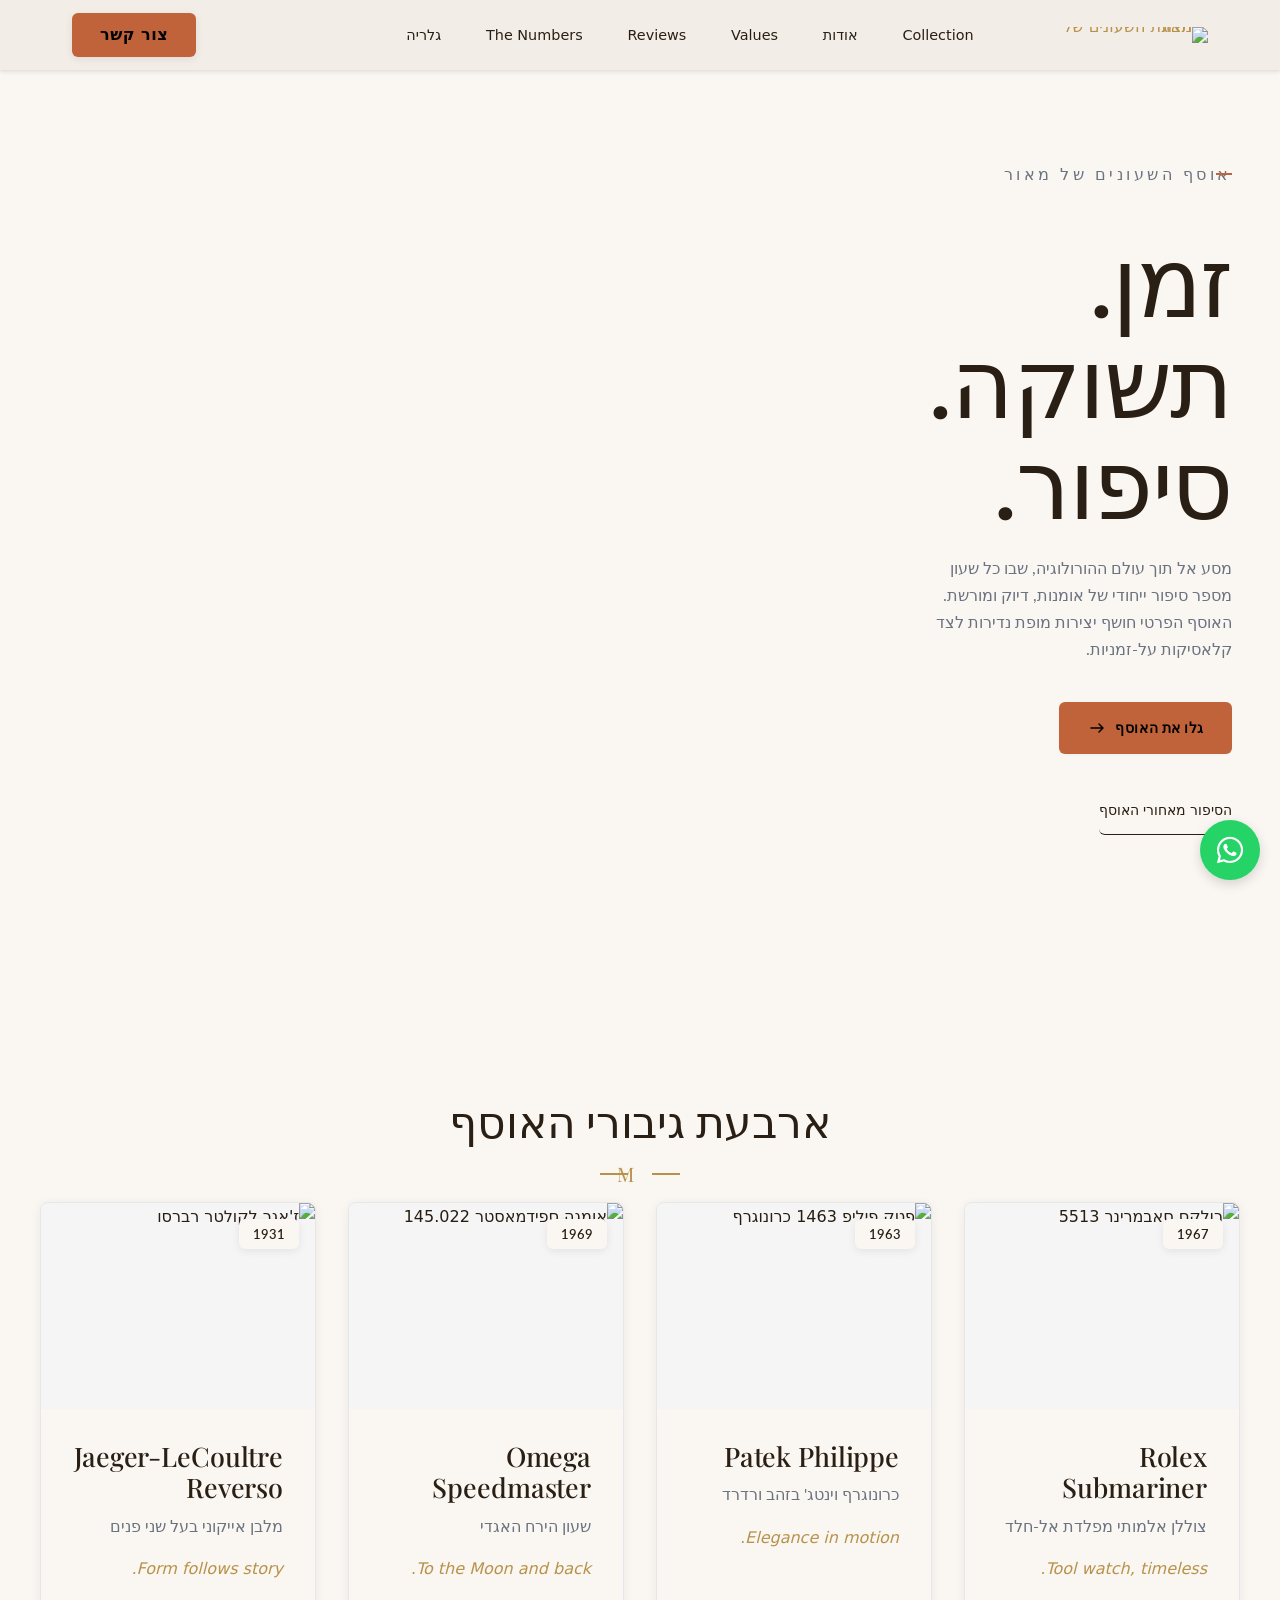
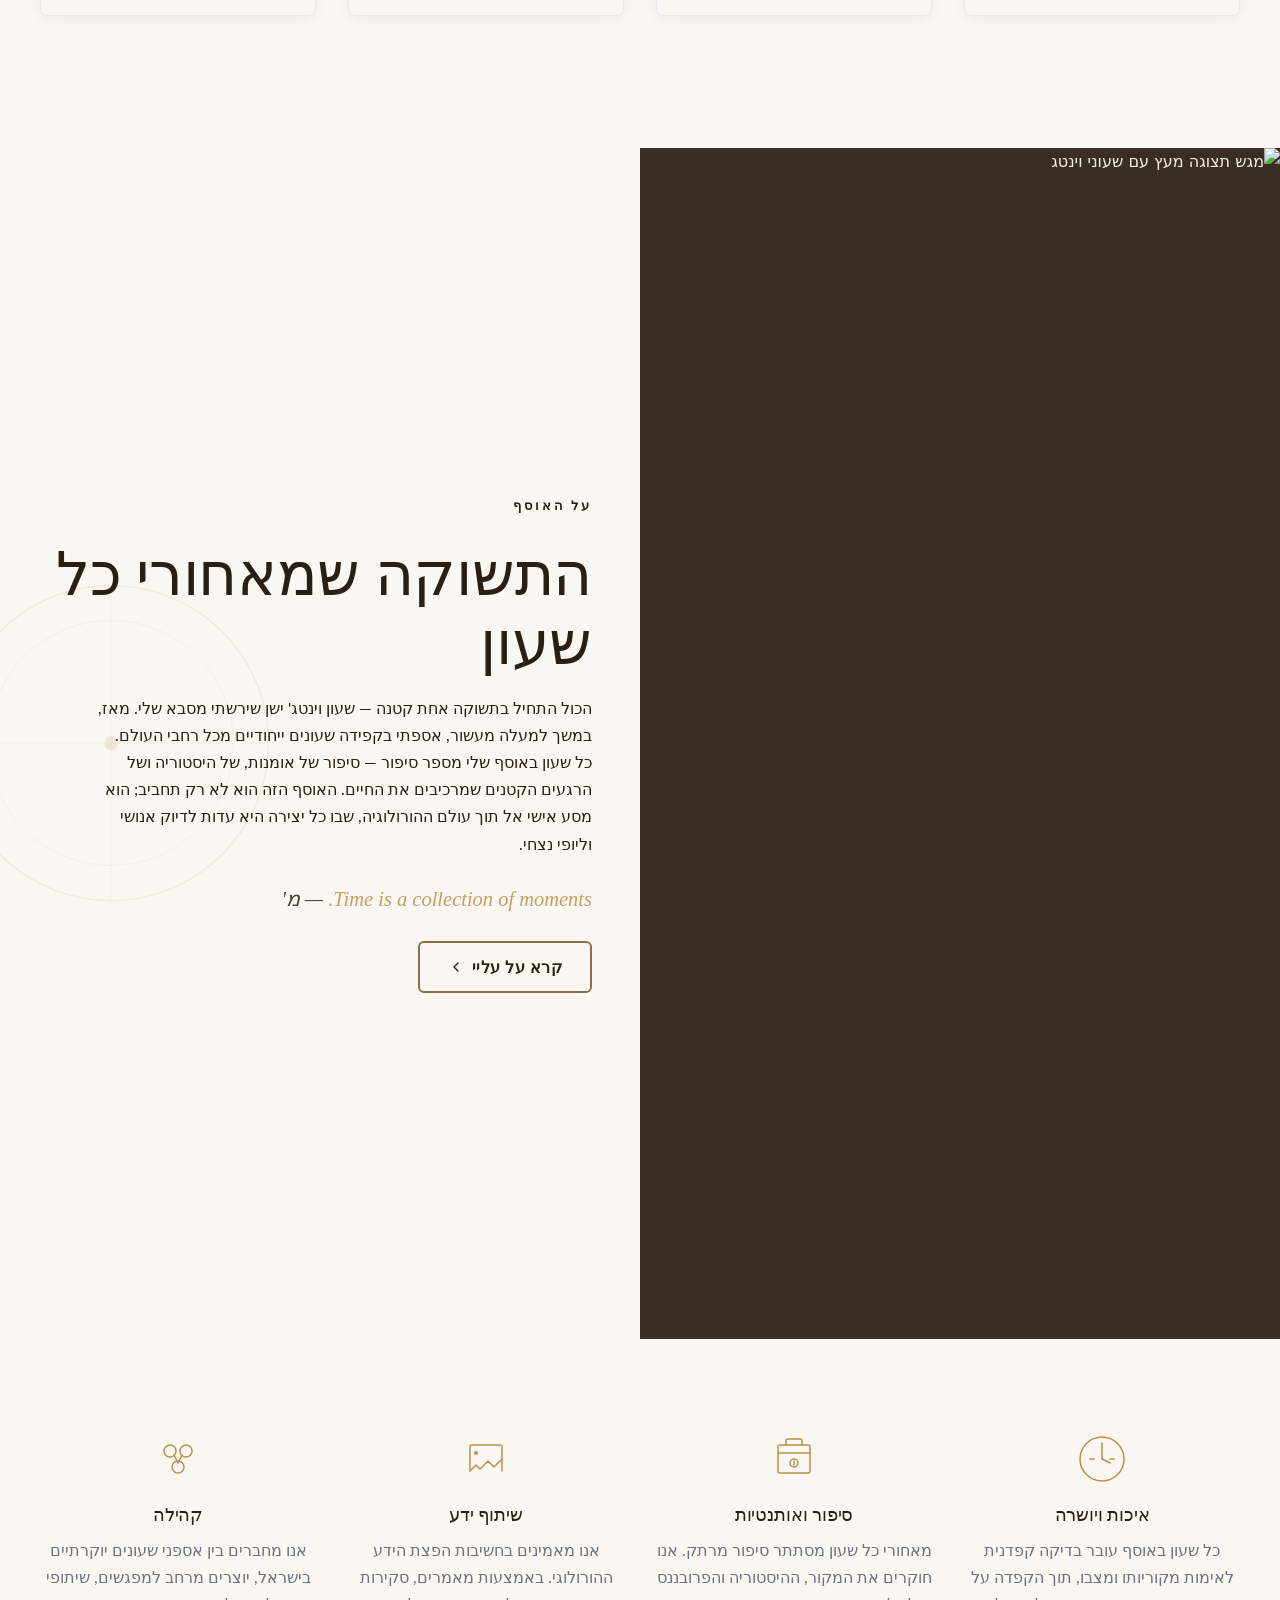
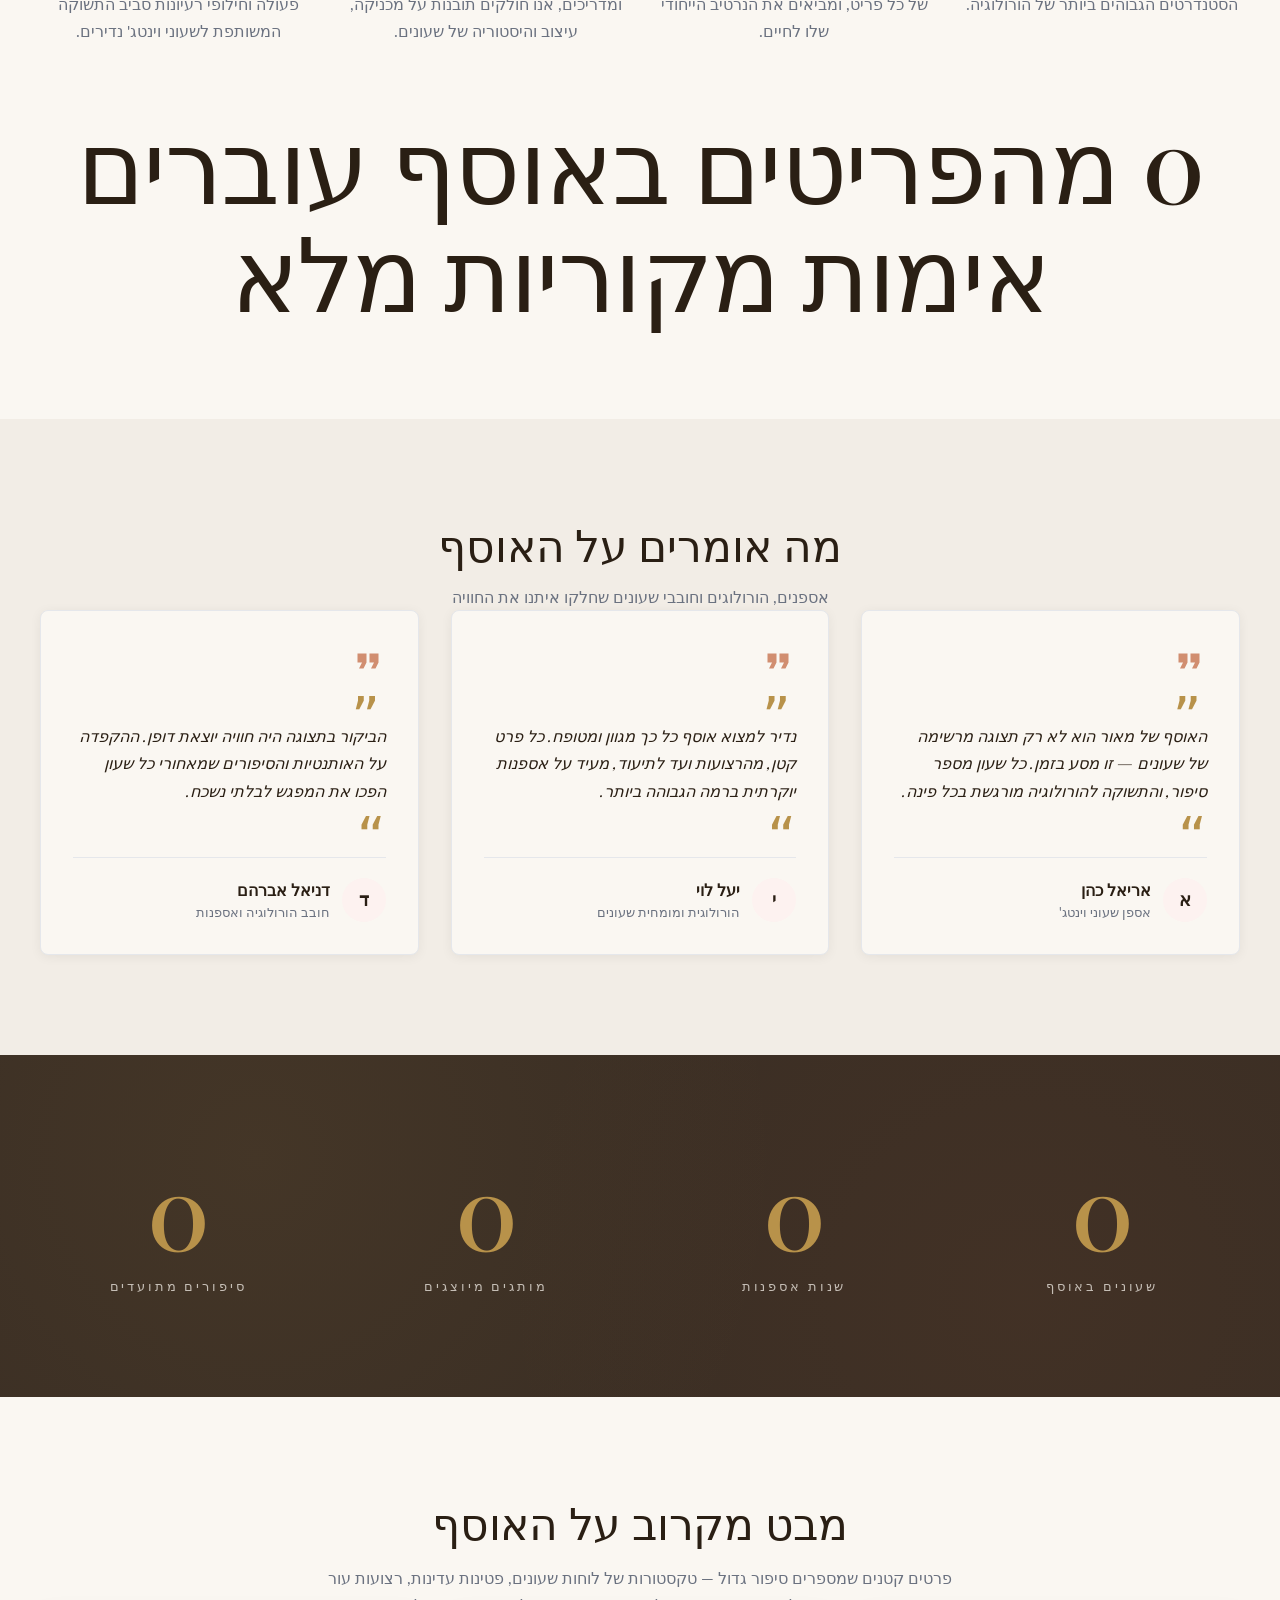
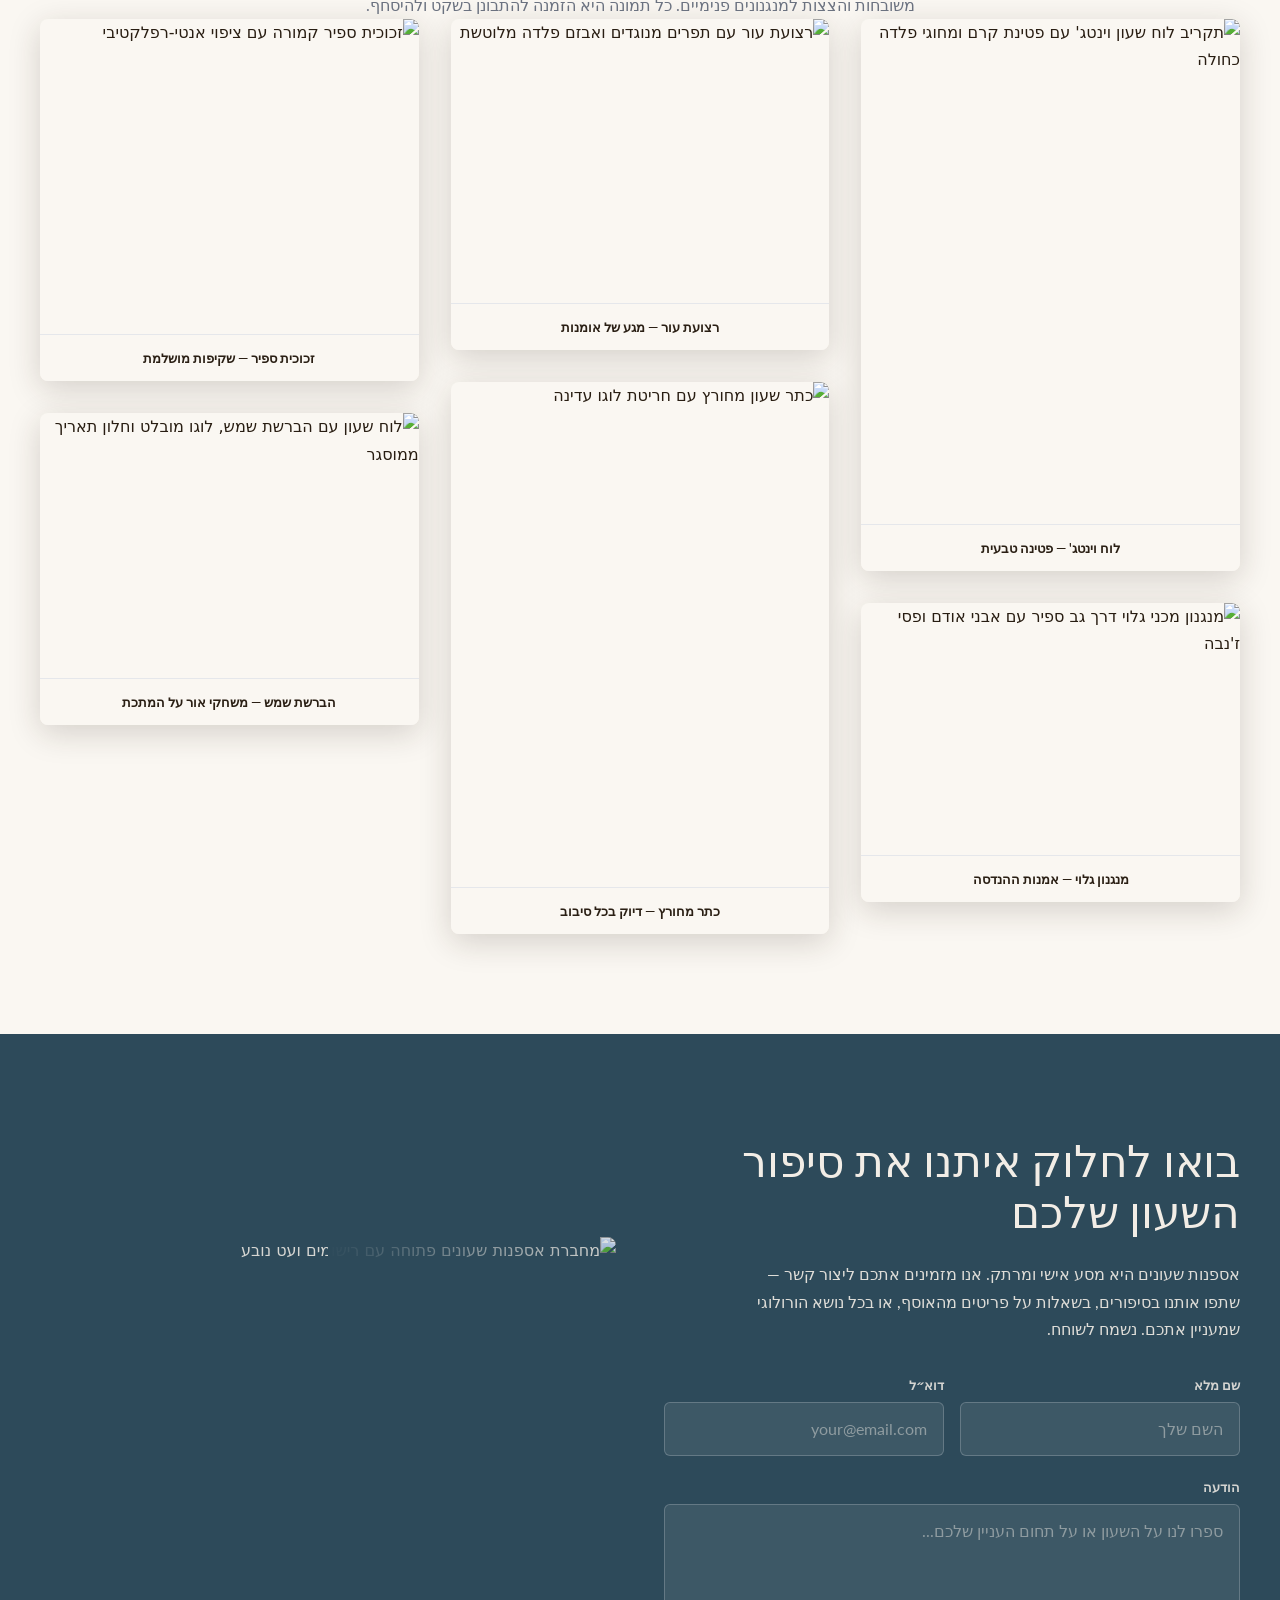
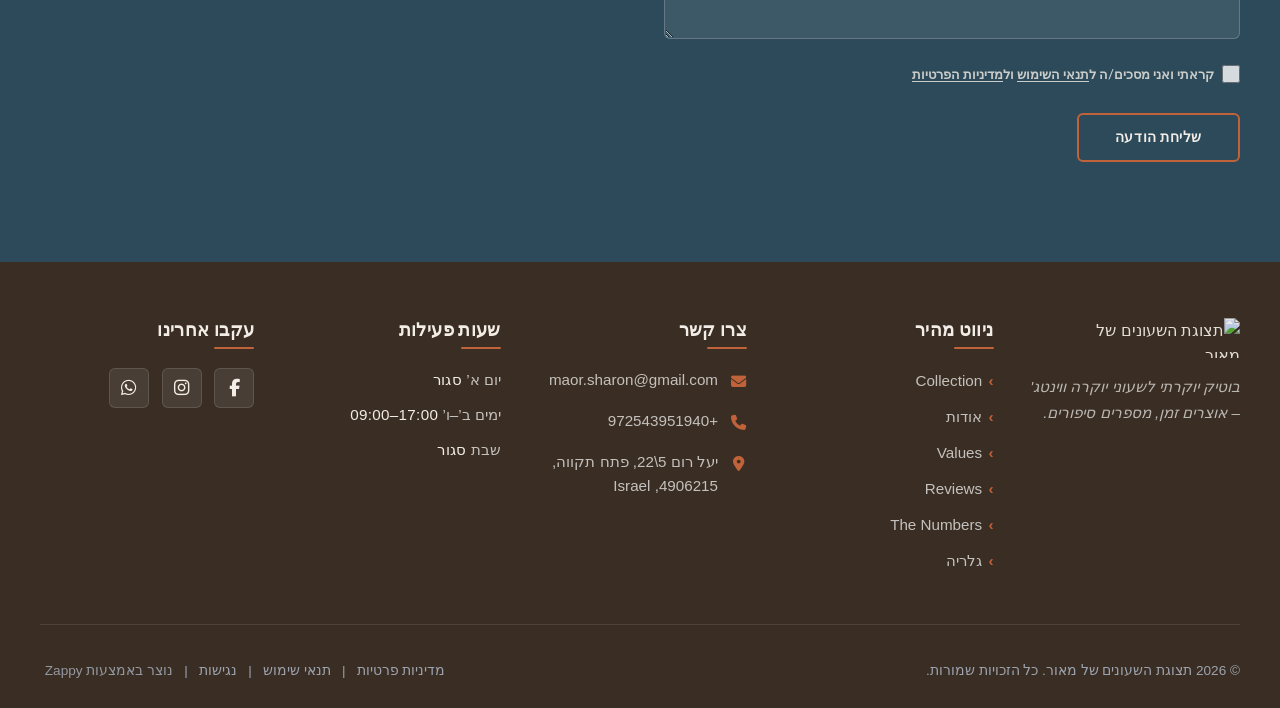
==== commit b938b87b: "Background sync: Progressive GitHub Sync" ====
--- a/public/index.html
+++ b/public/index.html
@@ -433,7 +433,7 @@
 
   <div class="nav-container">
     <div class="nav-right-group"><div class="nav-brand">
-      <a href="/" class="logo-link"><img class="logo" src="/assets/site---------image-1.webp" alt="תצוגת השעונים של מאור"></a>
+      <a href="/" class="logo-link"><img class="logo" src="/assets/watch-collection-horology-logo-1782279352563-g0u8uw.webp?v=1782279352776-vue49p" alt="תצוגת השעונים של מאור"></a>
     </div><ul class="nav-menu" id="navMenu"><li><a href="#products">Collection</a></li><li><a href="#about">אודות</a></li><li><a href="#features">Values</a></li><li><a href="#testimonials">Reviews</a></li><li><a href="#stats">The Numbers</a></li><li><a href="#gallery">גלריה</a></li><li class="mobile-contact-link nav-cta-mobile-item"><a href="#cta" class="nav-cta-btn">צור קשר</a></li></ul></div>
     
     
@@ -1012,16 +1012,16 @@
 </section>
 
 <section data-band-index="2" id="about" class="index-about-section dualpanel-section" data-layout-spec="דף הבית-about">
-  <div class="dualpanel-grid">
+  <div class="dualpanel-grid zappy-preserve-css-grid" id="zappy-auto-grid-1782279101091-a72r8f" data-zappy-auto-grid="true" data-original-item-width="889" data-original-gap="normal" style="display: grid; --zappy-grid-cols: repeat(auto-fit, minmax(min(100%, 480px), 1fr)); grid-template-columns: repeat(auto-fit, minmax(min(100%, 480px), 1fr)); align-items: stretch !important;" data-zappy-explicit-columns="true">
     <!-- START Panel: Full-bleed editorial photograph -->
-    <aside class="dualpanel-pane dualpanel-pane--start" data-reveal="">
+    <aside class="dualpanel-pane dualpanel-pane--start" data-reveal="" style="overflow: hidden !important;" data-grid-item-index="0">
       <div class="index-about-section__image-wrapper">
-        <img loading="lazy" decoding="async" data-placeholder="index-about-inline-tile-1" data-context="A wooden watch display tray holding six vintage wristwatches of various styles, alongside a dark notebook titled &quot;The Watch Collector's Notebook&quot; with a pen resting on it, and a small black-and-white photograph, all arranged on a warm wooden surface.. Composition: 3/4 elevated angle, editorial flat-lay style. Framing: Fills the START half of the dual-panel band, edge-to-edge with no padding. Background: Warm dark wooden surface with ambient warm light. Treatment: full-bleed background" data-treatment="full-bleed background" data-dominant-color="#5c3d1e" data-aspect-ratio="4:5" alt="מגש תצוגה מעץ עם שעוני וינטג" ,="" מחברת="" אספן="" ועט'="" width="600" height="750" src="/assets/site-index-about-inline-tile-1.webp">
+        <div data-zappy-zoom-wrapper="true" data-element-id="img-1782279101080-v63ahrn2i" data-element-type="image" data-zappy-zoom-wrapper-width="889px" data-zappy-zoom-wrapper-height="1191px" data-zappy-zoom-wrapper-width-mode="px" data-zappy-zoom-wrapper-align="center" data-zappy-zoom-clip="true" data-zappy-wrapper-margins-applied="true" style="position: relative !important; overflow: hidden !important; width: 889px !important; max-width: 100% !important; margin-left: auto !important; margin-right: auto !important; height: 1191px !important; display: block !important;"><img decoding="async" data-placeholder="index-about-inline-tile-1" data-context="A wooden watch display tray holding six vintage wristwatches of various styles, alongside a dark notebook titled &quot;The Watch Collector's Notebook&quot; with a pen resting on it, and a small black-and-white photograph, all arranged on a warm wooden surface.. Composition: 3/4 elevated angle, editorial flat-lay style. Framing: Fills the START half of the dual-panel band, edge-to-edge with no padding. Background: Warm dark wooden surface with ambient warm light. Treatment: full-bleed background" data-treatment="full-bleed background" data-dominant-color="#5c3d1e" data-aspect-ratio="4:5" alt="מגש תצוגה מעץ עם שעוני וינטג" ,="" מחברת="" אספן="" ועט'="" width="600" height="750" src="/assets/watch-collection-horology-gallery-upload-1782279298998-rabk9s.webp" data-element-type="image" data-element-id="img-1782279101080-v63ahrn2i" style="object-position: 50% 50% !important; display: block; width: 889.375px !important; height: 1191.12px !important; object-fit: cover !important; max-width: 100% !important; margin-top: 0px !important; margin-bottom: 0px !important;" data-zappy-original-width="889.375" data-zappy-original-height="1191.123046875" data-zappy-object-position="50% 50%" data-zappy-zoom="1"></div>
       </div>
     </aside>
 
     <!-- END Panel: Personal story, decorative watermark, and quote -->
-    <aside class="dualpanel-pane dualpanel-pane--end" data-reveal="">
+    <aside class="dualpanel-pane dualpanel-pane--end zappy-grid-item-no-stretch" data-reveal=""  data-grid-item-index="1">
       <!-- Decorative compass/clock illustration watermark -->
       <div class="index-about-section__watermark" aria-hidden="true">
         <svg viewBox="0 0 200 200" fill="none" xmlns="http://www.w3.org/2000/svg">
@@ -1033,16 +1033,16 @@
         </svg>
       </div>
 
-      <p class="eyebrow">על האוסף</p>
+      <p class="eyebrow" style="color: rgb(42, 31, 20) !important;">על האוסף</p>
       <h2 class="dualpanel-title">התשוקה שמאחורי כל שעון</h2>
-      <p class="dualpanel-copy">הכול התחיל בתשוקה אחת קטנה — שעון וינטג' ישן שירשתי מסבא שלי. מאז, במשך למעלה מעשור, אספתי בקפידה שעונים ייחודיים מכל רחבי העולם. כל שעון באוסף שלי מספר סיפור — סיפור של אומנות, של היסטוריה ושל הרגעים הקטנים שמרכיבים את החיים. האוסף הזה הוא לא רק תחביב; הוא מסע אישי אל תוך עולם ההורולוגיה, שבו כל יצירה היא עדות לדיוק אנושי וליופי נצחי.</p>
+      <p class="dualpanel-copy" style="outline: none;">הכול התחיל בתשוקה אחת קטנה — שעון וינטג' ישן שירשתי מסבא שלי. מאז, במשך למעלה מעשור, אספתי בקפידה שעונים ייחודיים מכל רחבי העולם. כל שעון באוסף שלי מספר סיפור — סיפור של אומנות, של היסטוריה ושל הרגעים הקטנים שמרכיבים את החיים. האוסף הזה הוא לא רק תחביב; הוא מסע אישי אל תוך עולם ההורולוגיה, שבו כל יצירה היא עדות לדיוק אנושי וליופי נצחי.</p>
       
       <!-- Decorative italic quote in muted gold -->
-      <p class="index-about-section__quote">
+      <p class="index-about-section__quote" style="color: rgb(42, 31, 20) !important;">
         <span class="font-accent">Time is a collection of moments.</span> — מ'
       </p>
 
-      <a class="btn btn-secondary" href="#">קרא על עליי
+      <a class="btn btn-secondary" href="#" data-element-type="button" data-element-id="btn-1782279101077-l1b0dqlod" data-native-element="true" style="color: rgb(42, 31, 20) !important;">קרא על עליי
         <svg data-element-type="icon" data-icon-type="svg" class="index-about-section__arrow" width="16" height="16" viewBox="0 0 24 24" fill="none" stroke="currentColor" stroke-width="2" stroke-linecap="round" stroke-linejoin="round"><polyline points="15 18 9 12 15 6"></polyline></svg>
       </a>
     </aside>
@@ -1412,5 +1412,7 @@
       }, 500);
     })();
     </script>
+
+    
 </body>
 </html>
--- a/styles.css
+++ b/styles.css
@@ -5180,7 +5180,7 @@
   section[data-hero-type*="fullscreen"] {
     height: auto !important;
     min-height: 100svh !important;
-    padding: 0 0 90px 0 !important;
+    padding: 0 clamp(1rem, 5vw, 1.5rem) 90px !important;
   }
   section[data-hero-type*="fullscreen"] > [class*="-container"]:not([class*="bg"]):not([class*="scrim"]):not([class*="divider"]),
   section[data-hero-type*="fullscreen"] > .container {
@@ -5601,7 +5601,7 @@
   section[data-hero-type*="fullscreen"] {
     height: auto !important;
     min-height: 100svh !important;
-    padding: 0 0 90px 0 !important;
+    padding: 0 clamp(1rem, 5vw, 1.5rem) 90px !important;
   }
   section[data-hero-type*="fullscreen"] > [class*="-container"]:not([class*="bg"]):not([class*="scrim"]):not([class*="divider"]),
   section[data-hero-type*="fullscreen"] > .container {
@@ -5731,8 +5731,22 @@
 
 /* ZAPPY_SECTION_BG_TYPE_FIX */
 [data-zappy-bg-type="color"] { background-image: none !important; background-color: var(--zappy-bg-color, transparent) !important; }
-[data-zappy-bg-type="image"] { background-image: linear-gradient(var(--zappy-bg-overlay, rgba(0,0,0,0)), var(--zappy-bg-overlay, rgba(0,0,0,0))), var(--zappy-bg-image, none) !important; background-size: cover !important; background-position: center !important; background-repeat: no-repeat !important; }
+[data-zappy-bg-type="image"] { background-image: linear-gradient(var(--zappy-bg-overlay, rgba(0,0,0,0)), var(--zappy-bg-overlay, rgba(0,0,0,0))), var(--zappy-bg-image, none) !important; background-size: var(--zappy-bg-size, cover) !important; background-position: var(--zappy-bg-position, center) !important; background-repeat: no-repeat !important; }
 [data-zappy-bg-type="video"] { background-image: none !important; }
+/* Full-bleed hero single-image model: overlay/darkness tint layer sits above the
+   <img data-hero-bg> and below the hero content. Inline styles carry the tint;
+   this rule is the positioning safety-net. */
+.zappy-hero-overlay { position: absolute !important; inset: 0 !important; z-index: 1 !important; pointer-events: none !important; }
+section[data-hero-type^="fullscreen"] > .hero-bg-wrapper,
+section[data-hero-type^="fullscreen"] > [class*="hero-bg"],
+section[class*="hero"][data-zappy-bg-overlay-opacity] > .hero-bg-wrapper {
+  position: absolute !important;
+  inset: 0 !important;
+  width: 100% !important;
+  height: 100% !important;
+  z-index: 0 !important;
+  pointer-events: none !important;
+}
 
 
 /* ZAPPY_IOS_NAVBAR_GAP_FIX */
@@ -5998,6 +6012,103 @@
 }
 
 
+/* ZAPPY_FADE_BLEED_HERO_GEOMETRY_V2_ENSURE — compact fade panel + inline-start copy lane for stored fade-bleed heroes */
+section[data-hero-treatment="fade-bleed"],
+[data-layout-spec="דף"],
+[data-layout-spec="דף הבית-hero"] {
+  position: relative; isolation: isolate; overflow: hidden;
+  display: flex !important; align-items: center !important; justify-content: flex-start !important;
+}
+section[data-hero-treatment="fade-bleed"] > .hero-fade-img,
+section[data-hero-treatment="fade-bleed"] > [data-hero-bg],
+section[data-hero-treatment="fade-bleed"] > img:first-child,
+[data-layout-spec="דף"] > .hero-fade-img,
+[data-layout-spec="דף"] > [data-hero-bg],
+[data-layout-spec="דף"] > img:first-child,
+[data-layout-spec="דף הבית-hero"] > .hero-fade-img,
+[data-layout-spec="דף הבית-hero"] > [data-hero-bg],
+[data-layout-spec="דף הבית-hero"] > img:first-child {
+  position: absolute !important; inset: 0 !important; width: 100% !important; height: 100% !important;
+  object-fit: cover !important; object-position: right center !important; margin: 0 !important; z-index: 0 !important;
+  -webkit-mask-image: none !important; mask-image: none !important;
+}
+section[data-hero-treatment="fade-bleed"]::before,
+[data-layout-spec="דף"]::before,
+[data-layout-spec="דף הבית-hero"]::before {
+  content: ''; position: absolute; inset: 0; z-index: 1; pointer-events: none;
+  background: linear-gradient(to right, var(--hero-fade-color, var(--bg-light, #ffffff)) 0%, var(--hero-fade-color, var(--bg-light, #ffffff)) 32%, transparent 58%) !important;
+}
+html[dir="rtl"] section[data-hero-treatment="fade-bleed"],
+html[dir="rtl"] [data-layout-spec="דף"],
+html[dir="rtl"] [data-layout-spec="דף הבית-hero"] { justify-content: flex-start !important; }
+html[dir="rtl"] section[data-hero-treatment="fade-bleed"] > .hero-fade-img,
+html[dir="rtl"] section[data-hero-treatment="fade-bleed"] > [data-hero-bg],
+html[dir="rtl"] section[data-hero-treatment="fade-bleed"] > img:first-child,
+html[dir="rtl"] [data-layout-spec="דף"] > .hero-fade-img,
+html[dir="rtl"] [data-layout-spec="דף"] > [data-hero-bg],
+html[dir="rtl"] [data-layout-spec="דף"] > img:first-child,
+html[dir="rtl"] [data-layout-spec="דף הבית-hero"] > .hero-fade-img,
+html[dir="rtl"] [data-layout-spec="דף הבית-hero"] > [data-hero-bg],
+html[dir="rtl"] [data-layout-spec="דף הבית-hero"] > img:first-child { object-position: left center !important; }
+html[dir="rtl"] section[data-hero-treatment="fade-bleed"]::before,
+html[dir="rtl"] [data-layout-spec="דף"]::before,
+html[dir="rtl"] [data-layout-spec="דף הבית-hero"]::before {
+  background: linear-gradient(to left, var(--hero-fade-color, var(--bg-light, #ffffff)) 0%, var(--hero-fade-color, var(--bg-light, #ffffff)) 32%, transparent 58%) !important;
+}
+section[data-hero-treatment="fade-bleed"] .hero-fade-content,
+[data-layout-spec="דף"] .hero-fade-content,
+[data-layout-spec="דף הבית-hero"] .hero-fade-content {
+  position: relative !important; z-index: 2 !important; width: min(600px, 52%) !important; max-width: min(600px, 52%) !important;
+  margin-inline-start: 0 !important; margin-inline-end: auto !important; justify-self: start !important; align-self: center !important;
+  left: auto !important; right: auto !important; top: auto !important; bottom: auto !important; transform: none !important;
+  display: flex; flex-direction: column; justify-content: center; box-sizing: border-box;
+  padding-inline: clamp(24px, 4vw, 48px) !important;
+}
+@media (max-width: 768px) {
+  section[data-hero-treatment="fade-bleed"],
+[data-layout-spec="דף"],
+[data-layout-spec="דף הבית-hero"] { display: block !important; }
+  section[data-hero-treatment="fade-bleed"]::before,
+[data-layout-spec="דף"]::before,
+[data-layout-spec="דף הבית-hero"]::before { background: linear-gradient(to bottom, transparent 0%, var(--hero-fade-color, var(--bg-light, #ffffff)) 55%, var(--hero-fade-color, var(--bg-light, #ffffff)) 100%) !important; }
+  html[dir="rtl"] section[data-hero-treatment="fade-bleed"]::before,
+html[dir="rtl"] [data-layout-spec="דף"]::before,
+html[dir="rtl"] [data-layout-spec="דף הבית-hero"]::before { background: linear-gradient(to bottom, transparent 0%, var(--hero-fade-color, var(--bg-light, #ffffff)) 55%, var(--hero-fade-color, var(--bg-light, #ffffff)) 100%) !important; }
+  section[data-hero-treatment="fade-bleed"] .hero-fade-content,
+[data-layout-spec="דף"] .hero-fade-content,
+[data-layout-spec="דף הבית-hero"] .hero-fade-content { width: 100% !important; max-width: 100% !important; padding-inline: clamp(16px, 5vw, 24px) !important; }
+}
+
+
+/* ZAPPY_FULLSCREEN_HERO_SCRIM_OPACITY_CAP — keep fullscreen hero images visible while preserving text contrast */
+section[data-hero-type="fullscreen-scrim"]:not([data-zappy-bg-overlay-opacity]) > [class*="scrim"],
+section[data-hero-type="fullscreen-scrim"]:not([data-zappy-bg-overlay-opacity]) > [class*="bg-wrapper"] [class*="scrim"],
+section[class*="hero"]:not([data-zappy-bg-overlay-opacity]) > .hero-scrim,
+section[class*="hero"]:not([data-zappy-bg-overlay-opacity]) > [class*="hero-scrim"],
+section[class*="hero"]:not([data-zappy-bg-overlay-opacity]) > [class*="bg-wrapper"] [class*="scrim"] {
+  opacity: 1 !important;
+  mix-blend-mode: normal !important;
+  background-image: linear-gradient(180deg, rgba(0,0,0,0.16) 0%, rgba(0,0,0,0.32) 62%, rgba(0,0,0,0.42) 100%), linear-gradient(to right, rgba(0,0,0,0.52) 0%, rgba(0,0,0,0.36) 36%, rgba(0,0,0,0.06) 78%) !important;
+  background-color: transparent !important;
+}
+html[dir="rtl"] section[data-hero-type="fullscreen-scrim"]:not([data-zappy-bg-overlay-opacity]) > [class*="scrim"],
+html[dir="rtl"] section[data-hero-type="fullscreen-scrim"]:not([data-zappy-bg-overlay-opacity]) > [class*="bg-wrapper"] [class*="scrim"],
+html[dir="rtl"] section[class*="hero"]:not([data-zappy-bg-overlay-opacity]) > .hero-scrim,
+html[dir="rtl"] section[class*="hero"]:not([data-zappy-bg-overlay-opacity]) > [class*="hero-scrim"],
+html[dir="rtl"] section[class*="hero"]:not([data-zappy-bg-overlay-opacity]) > [class*="bg-wrapper"] [class*="scrim"] {
+  background-image: linear-gradient(180deg, rgba(0,0,0,0.16) 0%, rgba(0,0,0,0.32) 62%, rgba(0,0,0,0.42) 100%), linear-gradient(to left, rgba(0,0,0,0.52) 0%, rgba(0,0,0,0.36) 36%, rgba(0,0,0,0.06) 78%) !important;
+}
+section[data-hero-type="fullscreen-scrim"]:not([data-zappy-bg-overlay-opacity]) > img[data-hero-bg],
+section[data-hero-type="fullscreen-scrim"]:not([data-zappy-bg-overlay-opacity]) > [class*="hero-bg"] img[data-hero-bg],
+section[data-hero-type="fullscreen-scrim"]:not([data-zappy-bg-overlay-opacity]) > [class*="bg-wrapper"] img[data-hero-bg],
+section[class*="hero"]:not([data-zappy-bg-overlay-opacity]):has(> [class*="scrim"]) > img[data-hero-bg],
+section[class*="hero"]:not([data-zappy-bg-overlay-opacity]) > [class*="bg-wrapper"] img[data-hero-bg] {
+  opacity: 1 !important;
+  filter: none !important;
+  mix-blend-mode: normal !important;
+}
+
+
 /* ZAPPY_PUBLISHED_MOBILE_MEDIA_FIT_FIX */
 @media (max-width: 768px) {
   /* Published sites can carry stale editor-generated transform:scale(...) rules.
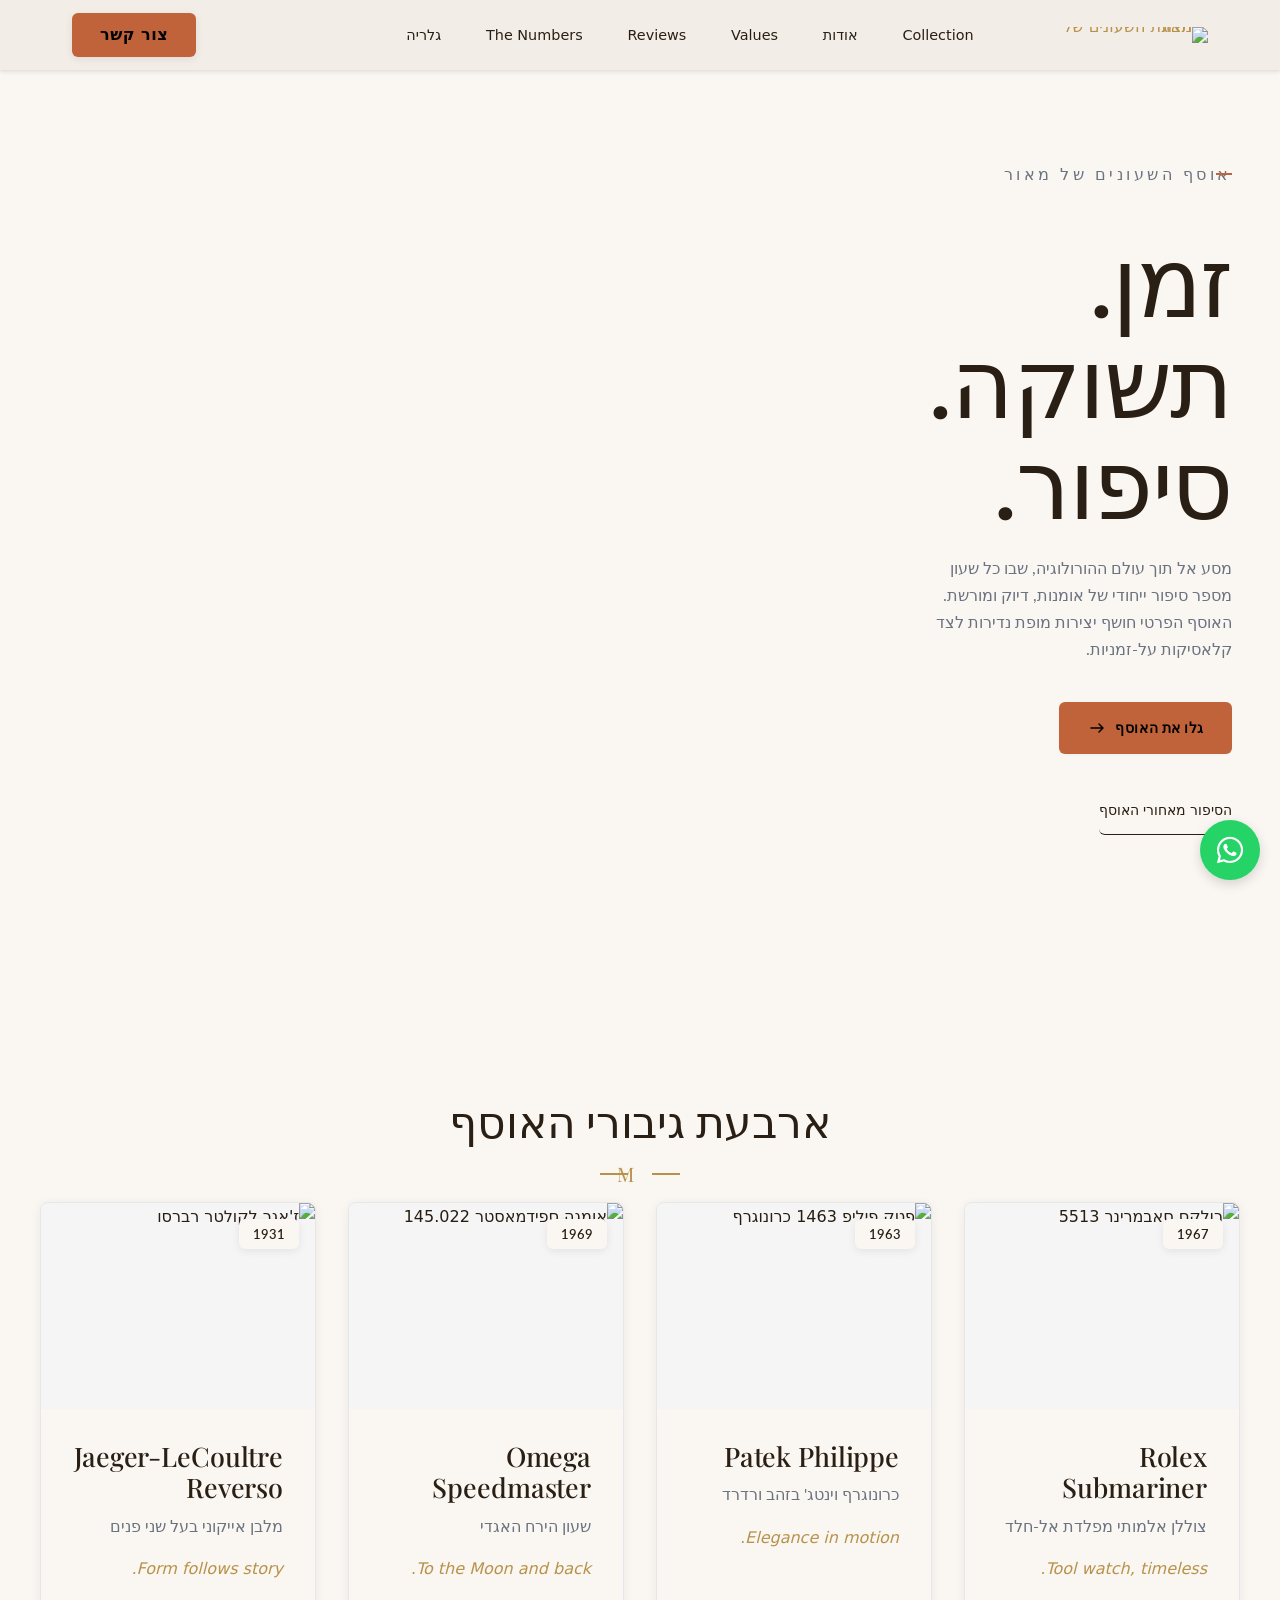
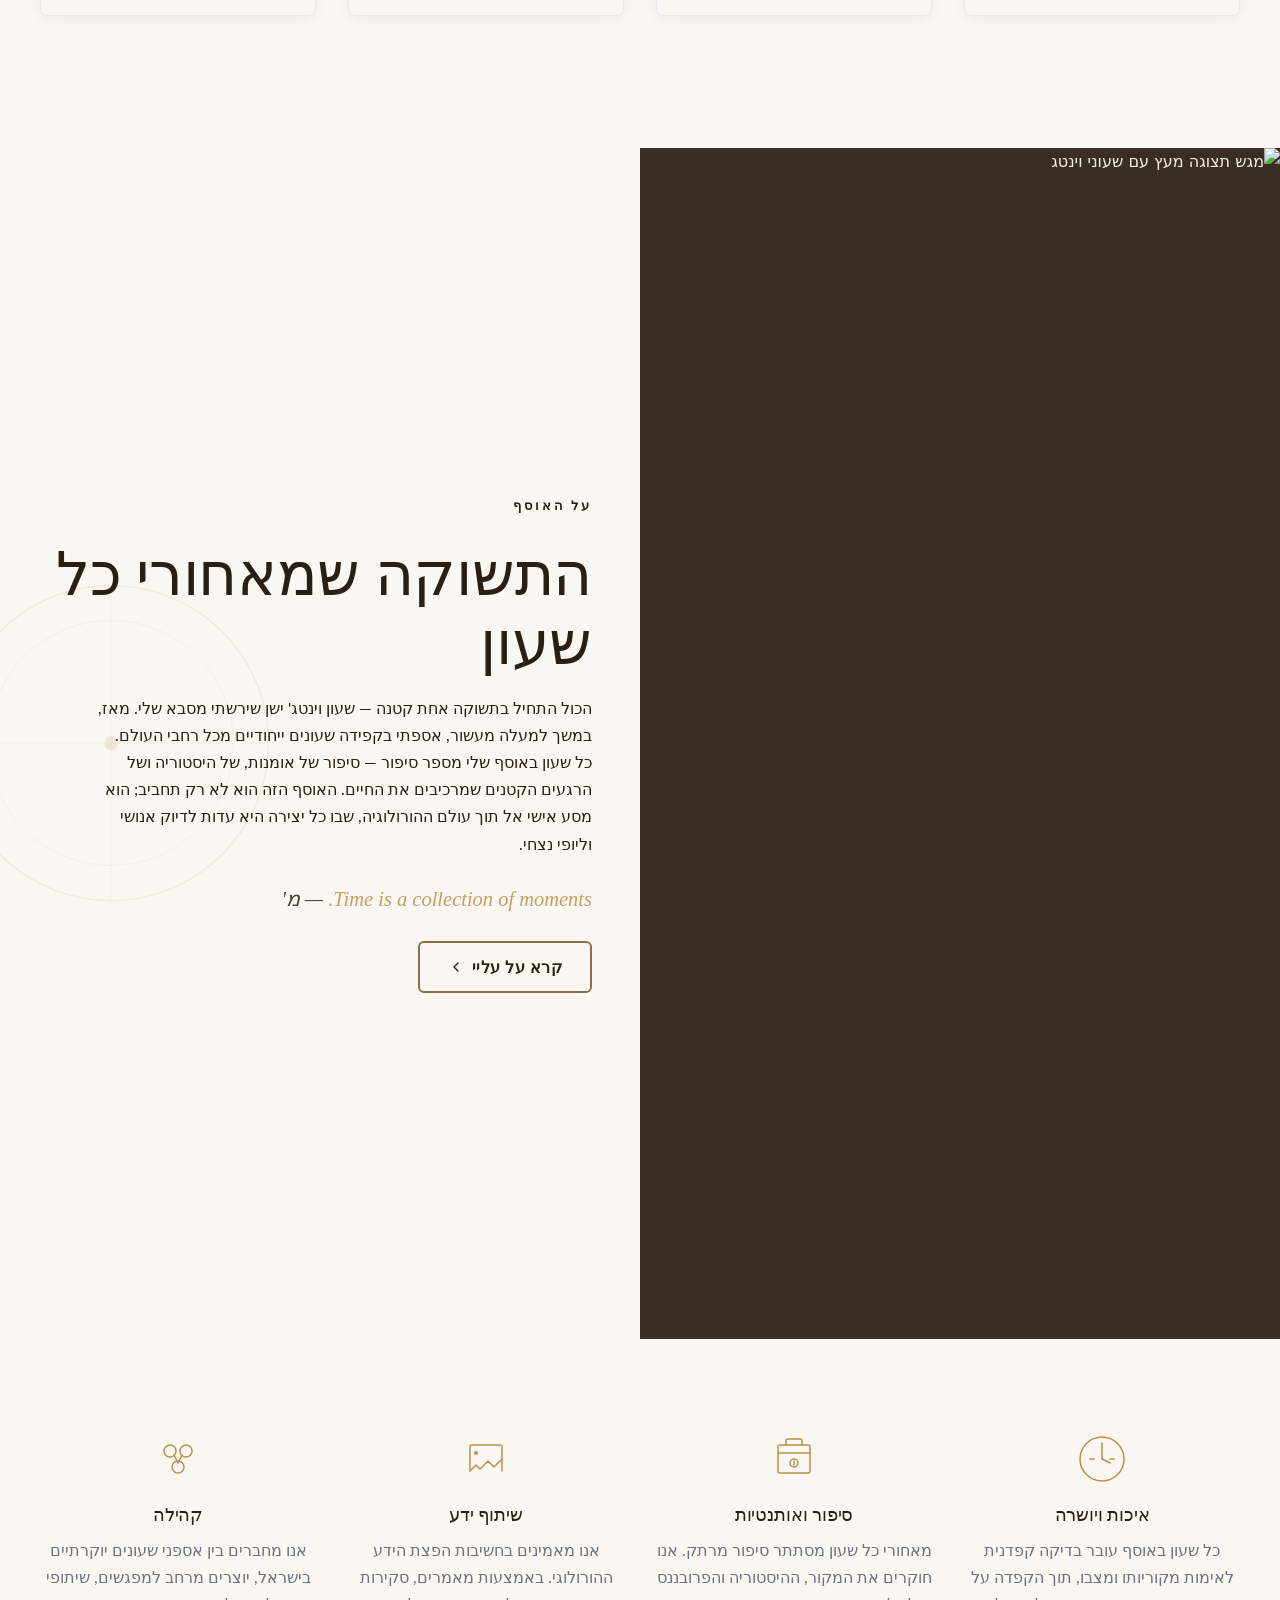
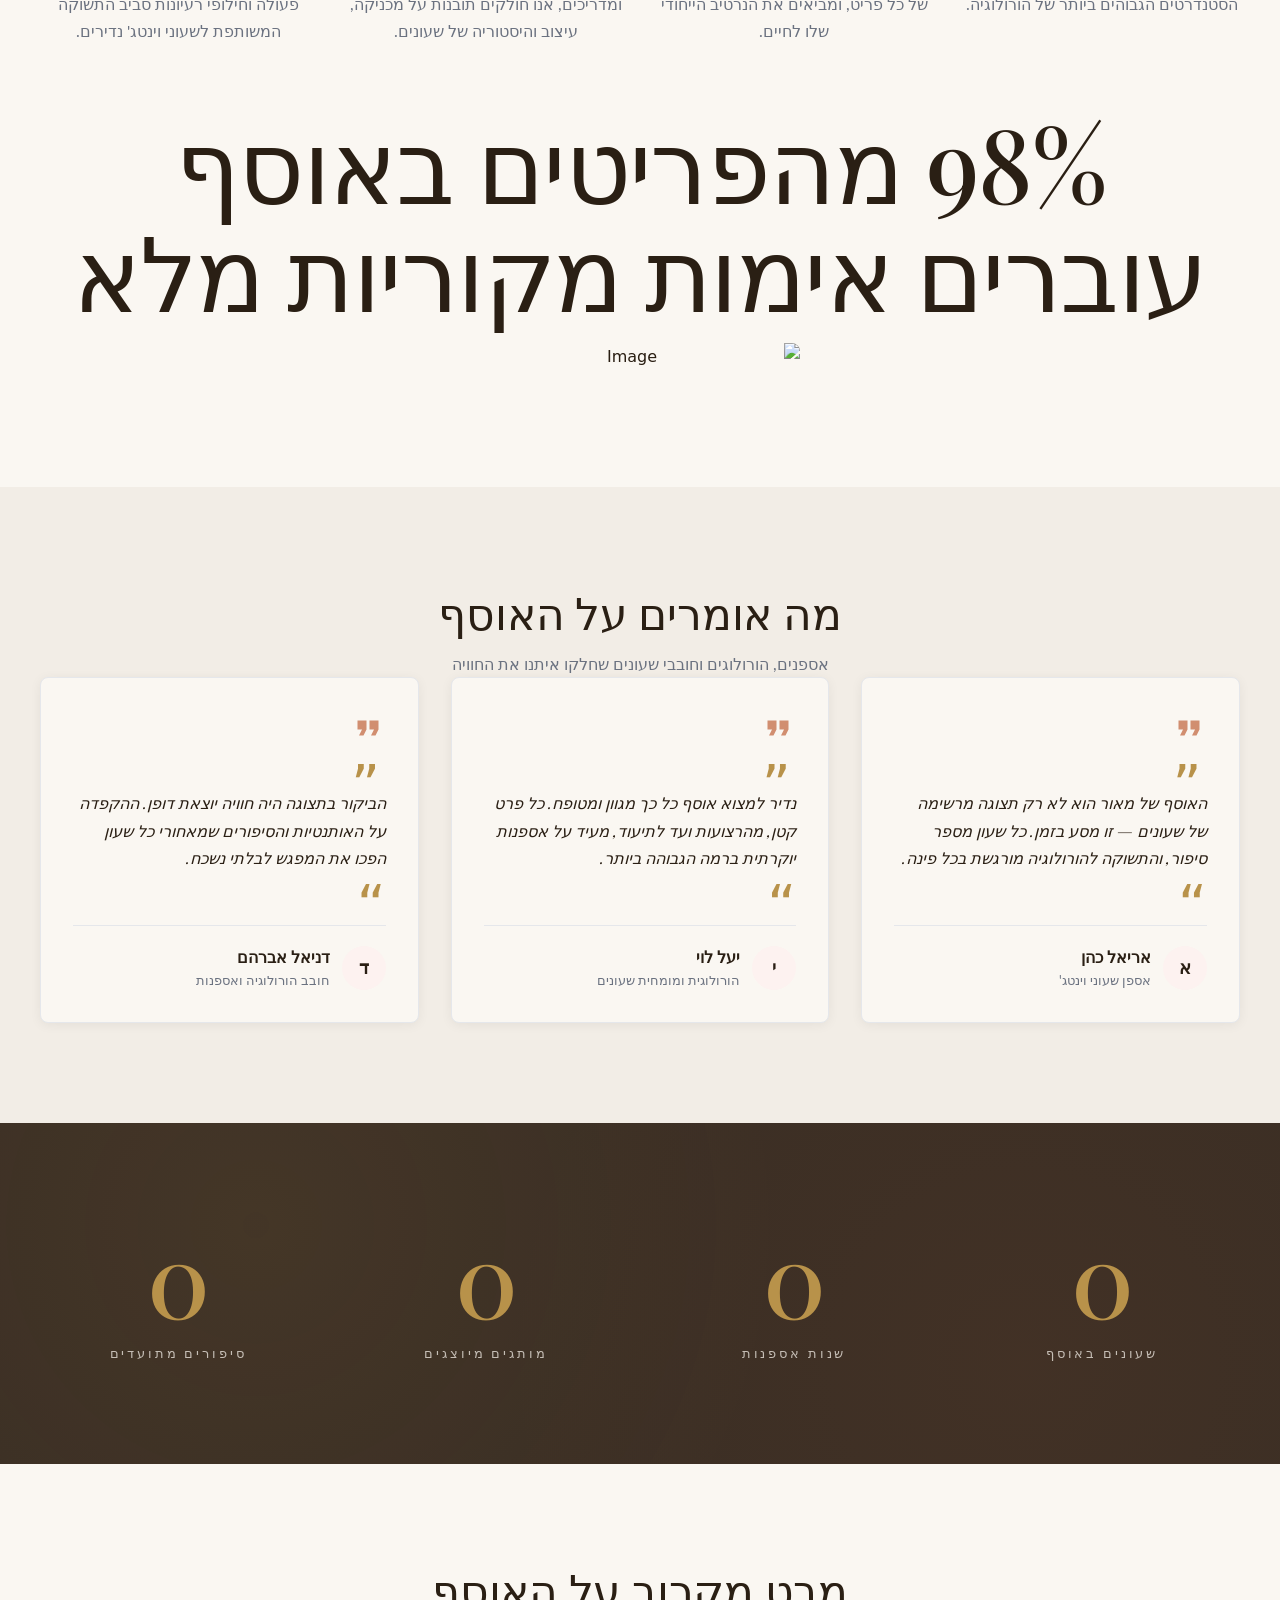
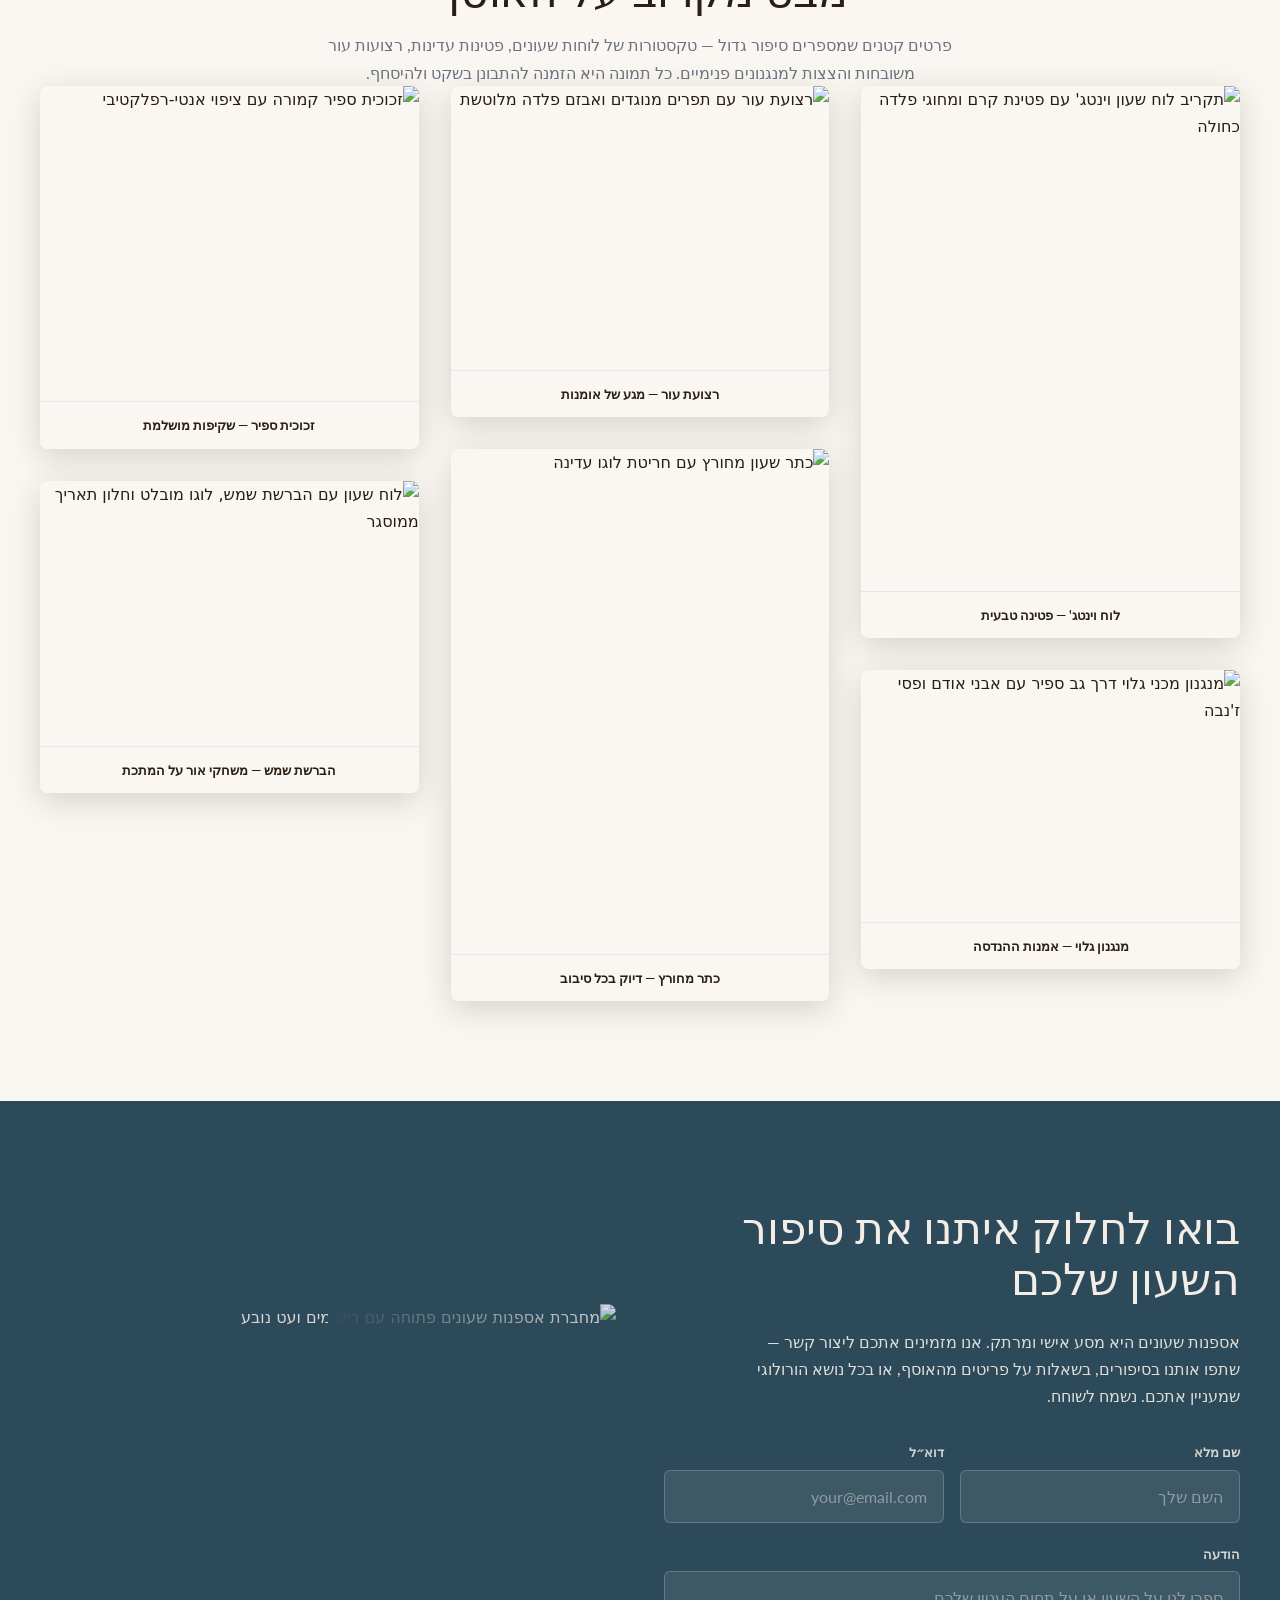
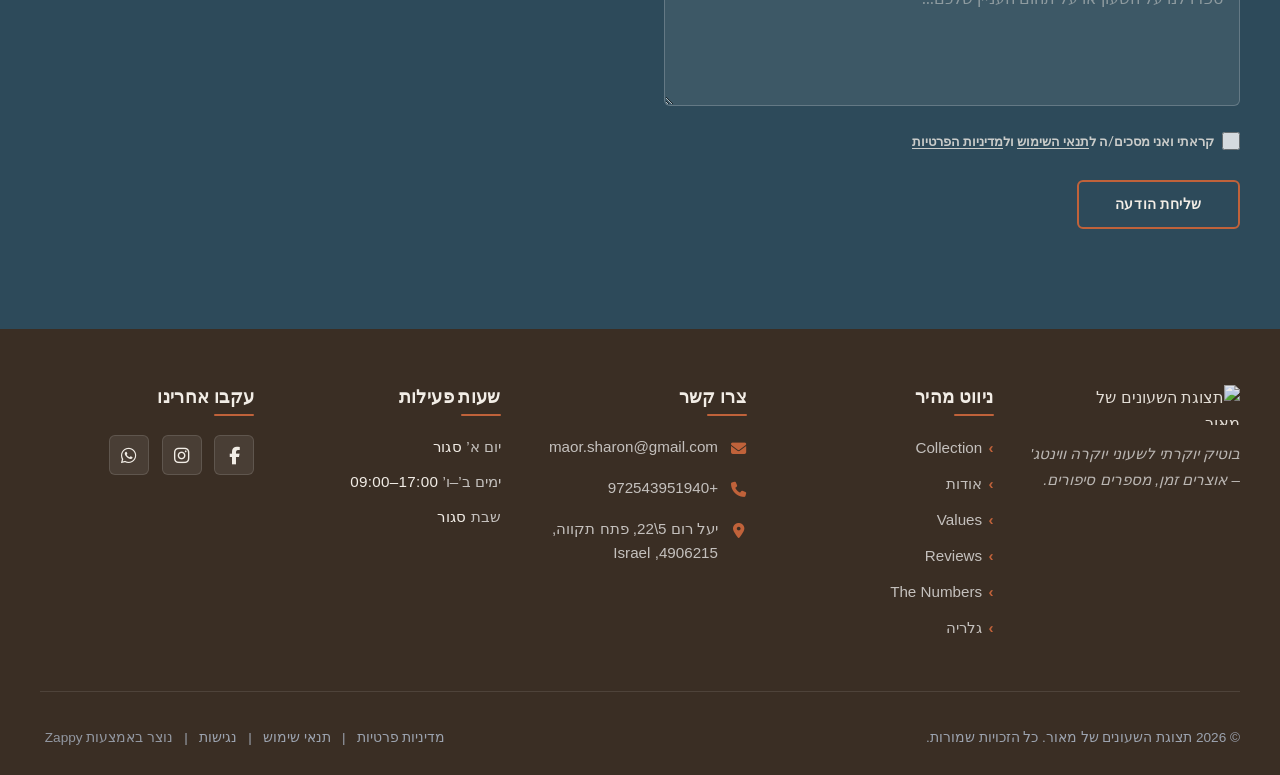
==== commit 18e8036b: "Incremental sync: 1 page(s) — insert_element, update_image" ====
--- a/public/index.html
+++ b/public/index.html
@@ -1051,9 +1051,9 @@
 
 <section data-band-index="3" id="features" class="statband-section index-features-section" data-layout-spec="דף הבית-features">
   <div class="index-features-section__container">
-    <div class="index-features-section__grid">
-      
-      <article class="index-features-section__tile">
+    <div class="index-features-section__grid zappy-preserve-css-grid" id="zappy-auto-grid-1782279460943-drdn7h" data-zappy-auto-grid="true" data-original-item-width="276" data-original-gap="48px 32px" style="display: grid; --zappy-grid-cols: repeat(auto-fit, minmax(min(100%, 276px), 1fr)); grid-template-columns: repeat(auto-fit, minmax(min(100%, 276px), 1fr)); align-items: stretch !important;" data-zappy-explicit-columns="true">
+      
+      <article class="index-features-section__tile" data-grid-item-index="0">
         <svg class="index-features-section__icon" data-element-type="icon" data-icon-type="svg" viewBox="0 0 48 48" fill="none" xmlns="http://www.w3.org/2000/svg">
           <circle cx="24" cy="24" r="22" stroke="currentColor" stroke-width="1.5"></circle>
           <path d="M24 12v12l8 4" stroke="currentColor" stroke-width="1.5" stroke-linecap="round" stroke-linejoin="round"></path>
@@ -1065,7 +1065,7 @@
         <p class="index-features-section__text">כל שעון באוסף עובר בדיקה קפדנית לאימות מקוריותו ומצבו, תוך הקפדה על הסטנדרטים הגבוהים ביותר של הורולוגיה.</p>
       </article>
 
-      <article class="index-features-section__tile">
+      <article class="index-features-section__tile" data-grid-item-index="1">
         <svg class="index-features-section__icon" data-element-type="icon" data-icon-type="svg" viewBox="0 0 48 48" fill="none" xmlns="http://www.w3.org/2000/svg">
           <rect x="8" y="10" width="32" height="28" rx="2" stroke="currentColor" stroke-width="1.5"></rect>
           <path d="M16 10V6a2 2 0 012-2h12a2 2 0 012 2v4" stroke="currentColor" stroke-width="1.5" stroke-linecap="round"></path>
@@ -1077,7 +1077,7 @@
         <p class="index-features-section__text">מאחורי כל שעון מסתתר סיפור מרתק. אנו חוקרים את המקור, ההיסטוריה והפרובננס של כל פריט, ומביאים את הנרטיב הייחודי שלו לחיים.</p>
       </article>
 
-      <article class="index-features-section__tile">
+      <article class="index-features-section__tile" data-grid-item-index="2">
         <svg class="index-features-section__icon" data-element-type="icon" data-icon-type="svg" viewBox="0 0 48 48" fill="none" xmlns="http://www.w3.org/2000/svg">
           <path d="M8 36V12a2 2 0 012-2h28a2 2 0 012 2v24" stroke="currentColor" stroke-width="1.5" stroke-linecap="round"></path>
           <path d="M8 36l6-6 4 4 8-8 6 6 8-8" stroke="currentColor" stroke-width="1.5" stroke-linecap="round" stroke-linejoin="round"></path>
@@ -1087,7 +1087,7 @@
         <p class="index-features-section__text">אנו מאמינים בחשיבות הפצת הידע ההורולוגי. באמצעות מאמרים, סקירות ומדריכים, אנו חולקים תובנות על מכניקה, עיצוב והיסטוריה של שעונים.</p>
       </article>
 
-      <article class="index-features-section__tile">
+      <article class="index-features-section__tile" data-grid-item-index="3">
         <svg class="index-features-section__icon" data-element-type="icon" data-icon-type="svg" viewBox="0 0 48 48" fill="none" xmlns="http://www.w3.org/2000/svg">
           <circle cx="16" cy="16" r="6" stroke="currentColor" stroke-width="1.5"></circle>
           <circle cx="32" cy="16" r="6" stroke="currentColor" stroke-width="1.5"></circle>
@@ -1101,9 +1101,9 @@
 
     </div>
 
-    <p class="statband-line" data-reveal="">
-      <span data-count-up="98" data-count-suffix="%">0</span> מהפריטים באוסף עוברים אימות מקוריות מלא
-    </p>
+    <p class="statband-line" data-reveal="" >
+      <span data-count-up="98" data-count-suffix="%" style="color: rgb(42, 31, 20) !important;">98%</span> מהפריטים באוסף עוברים אימות מקוריות מלא
+    </p><div class="zappy-inserted-element" id="zappy-element-1782280280906-azcjhtawd" data-element-id="zappy-element-1782280280906-azcjhtawd" data-element-type="image" data-zappy-newly-inserted="true" style="max-width: 1232px; margin: 20px auto; text-align: center; justify-content: center;"><img src="/assets/watch-collection-horology-gallery-upload-1782279301516-ymu7t1.webp" alt="Image" style="width: 320px; height: auto; border-radius: 8px; max-width: 100%; object-fit: cover; margin-top: 20px; margin-bottom: 20px; object-position: 50% 50%; display: block; margin-right: auto !important; margin-left: auto !important;" data-element-type="image" data-element-id="zappy-element-1782280280906-azcjhtawd" id="zappy-element-1782280280906-azcjhtawd"></div>
   </div>
 </section>
 
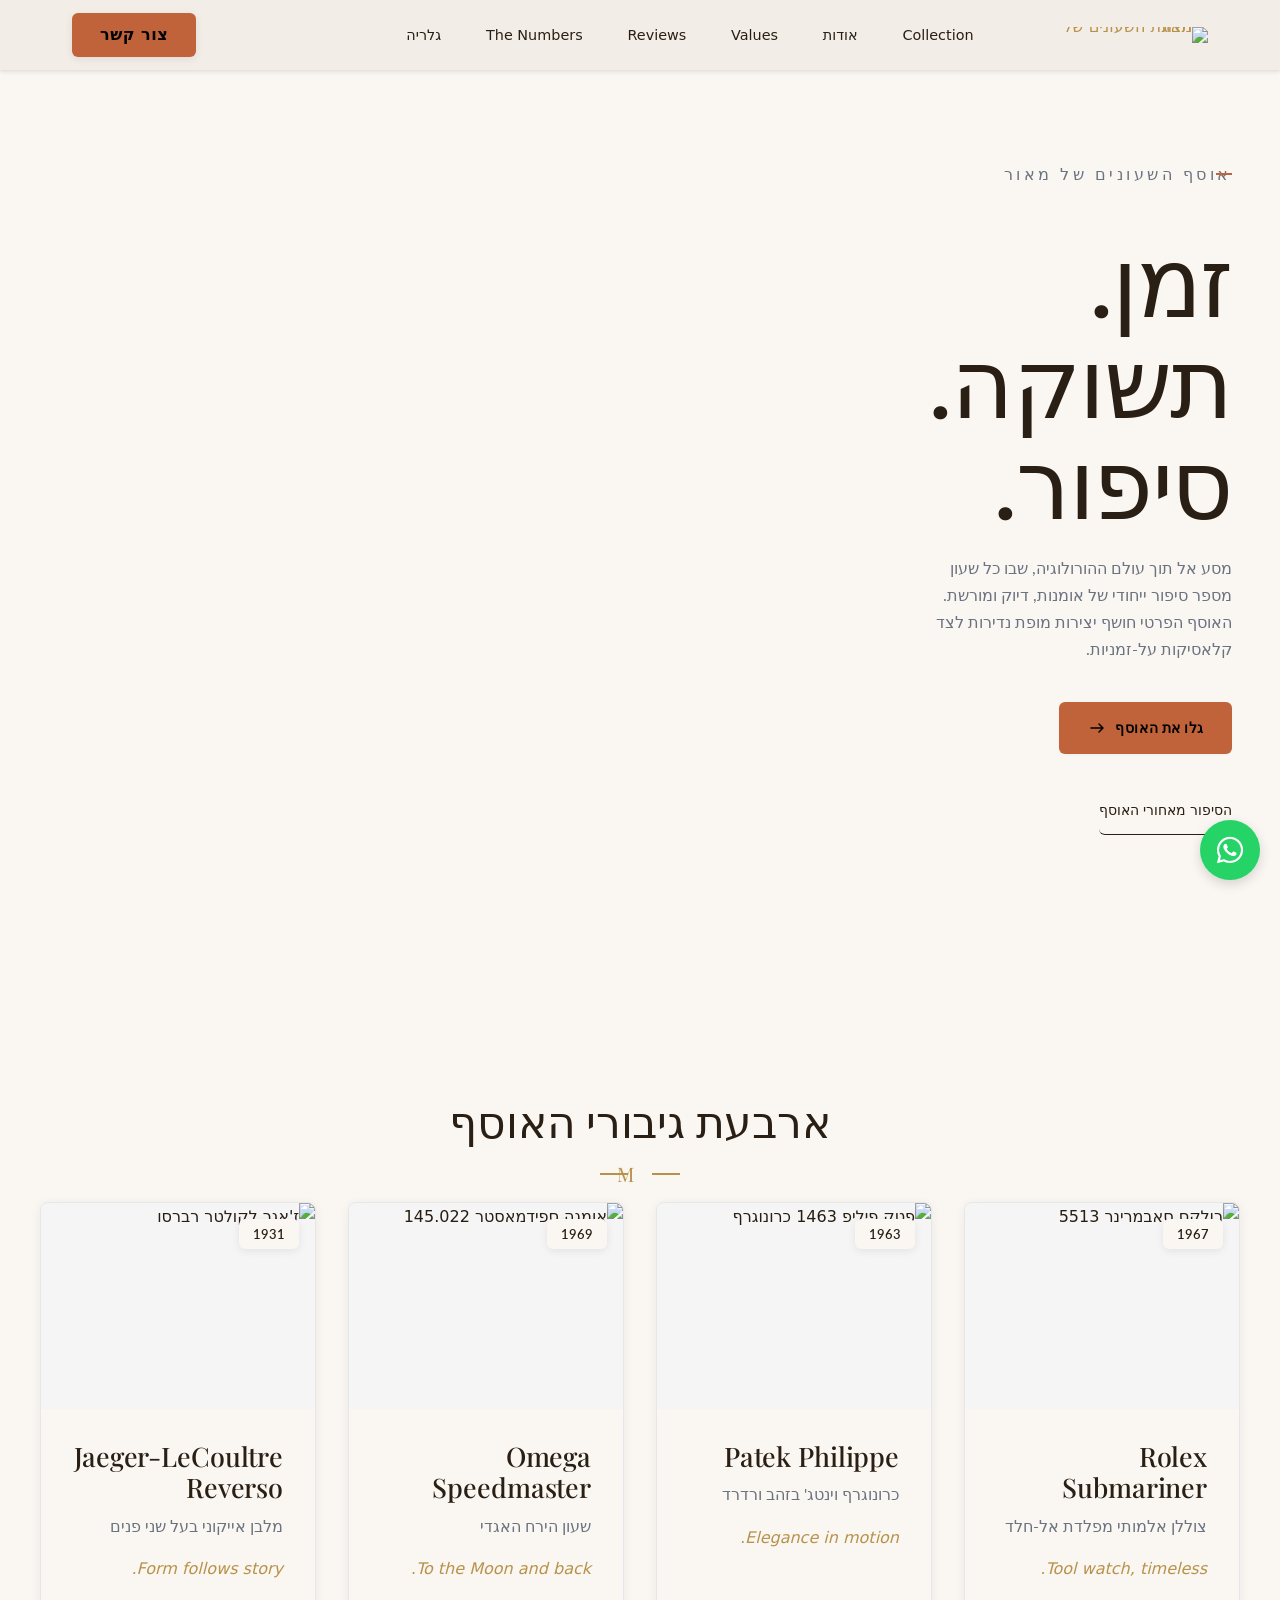
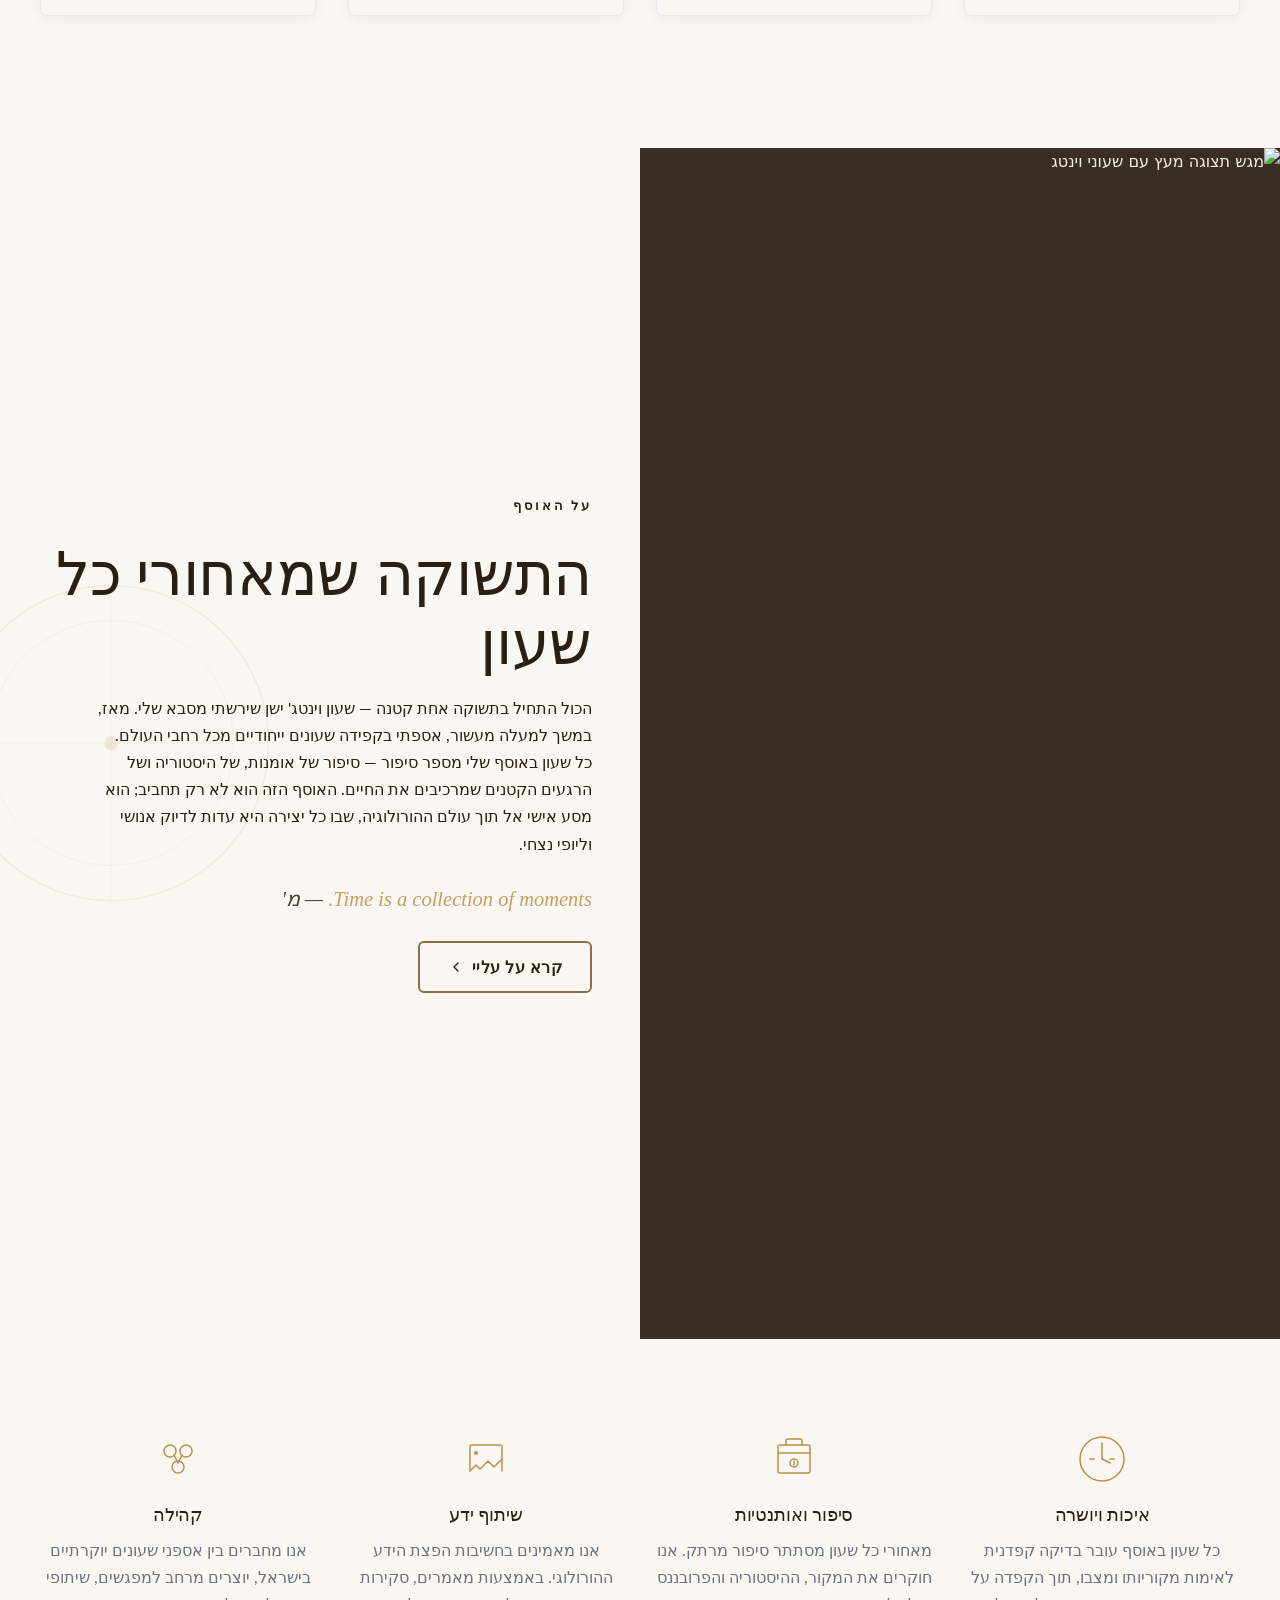
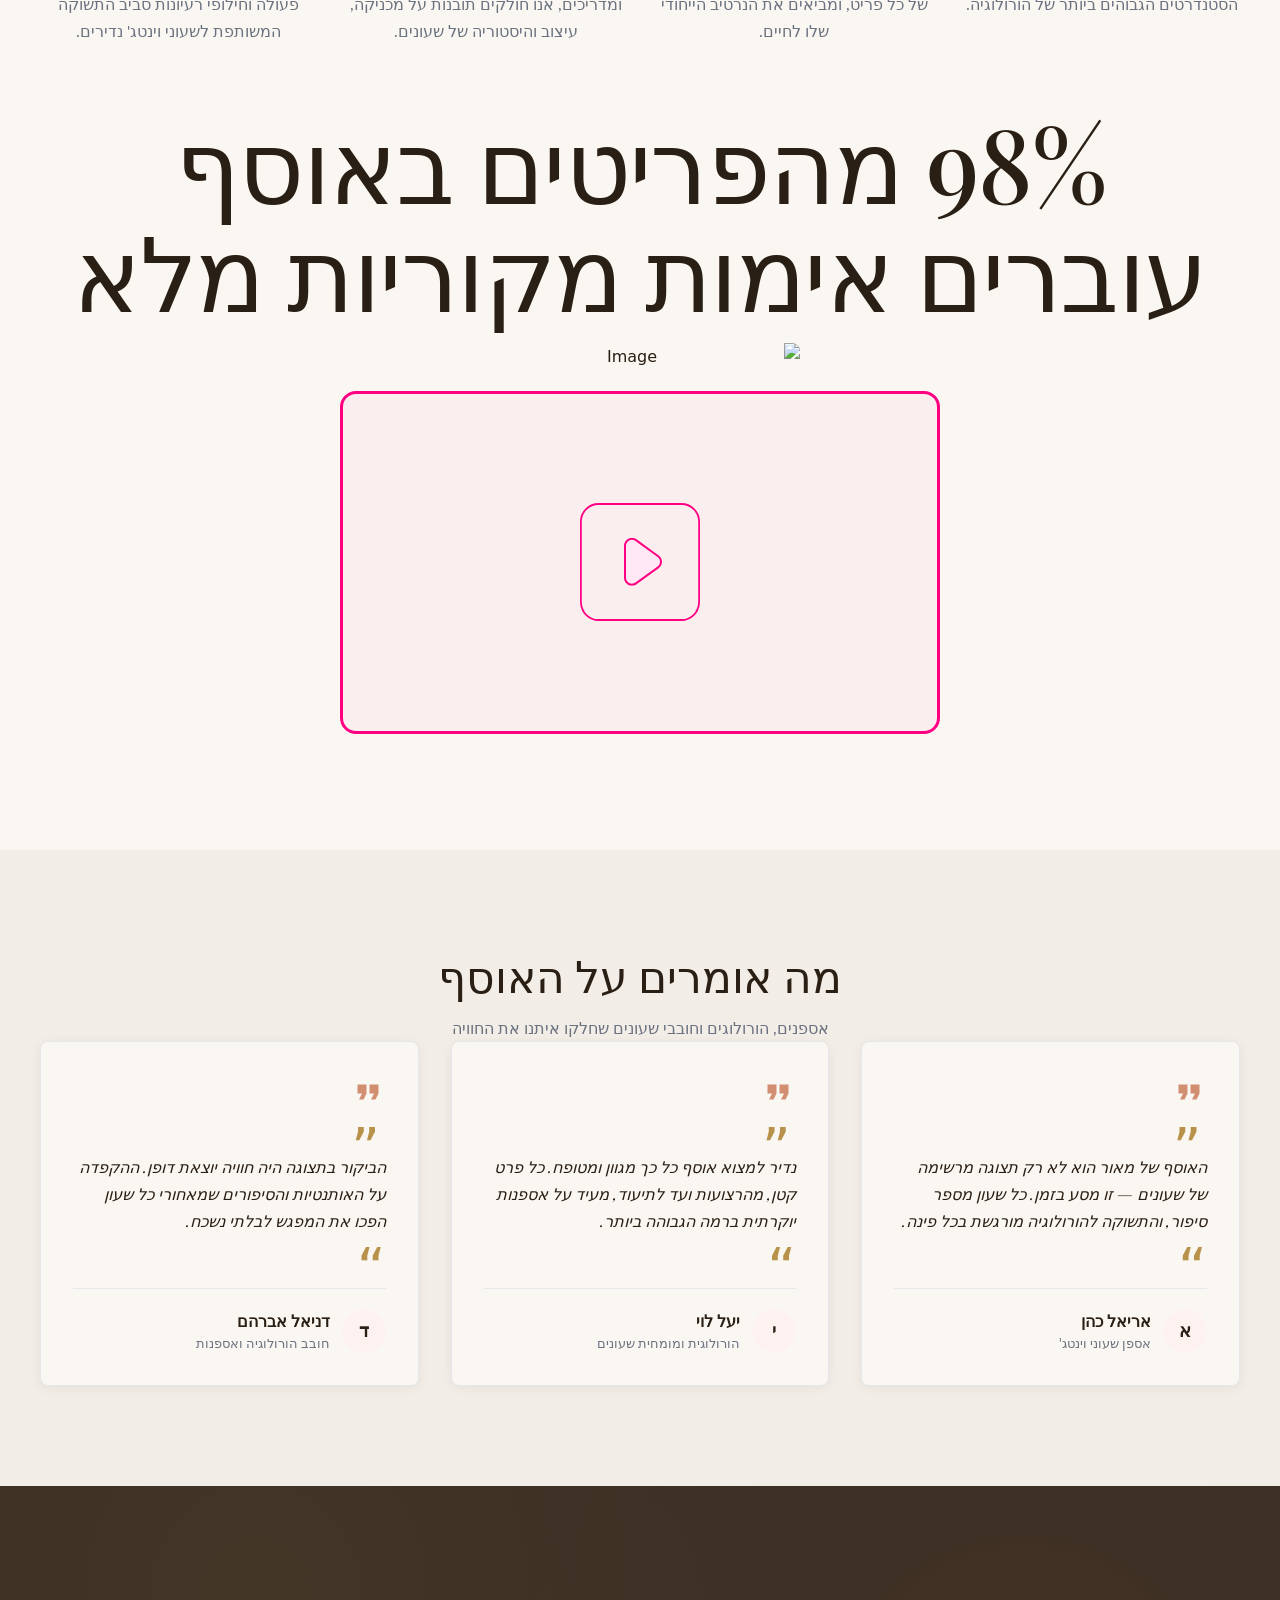
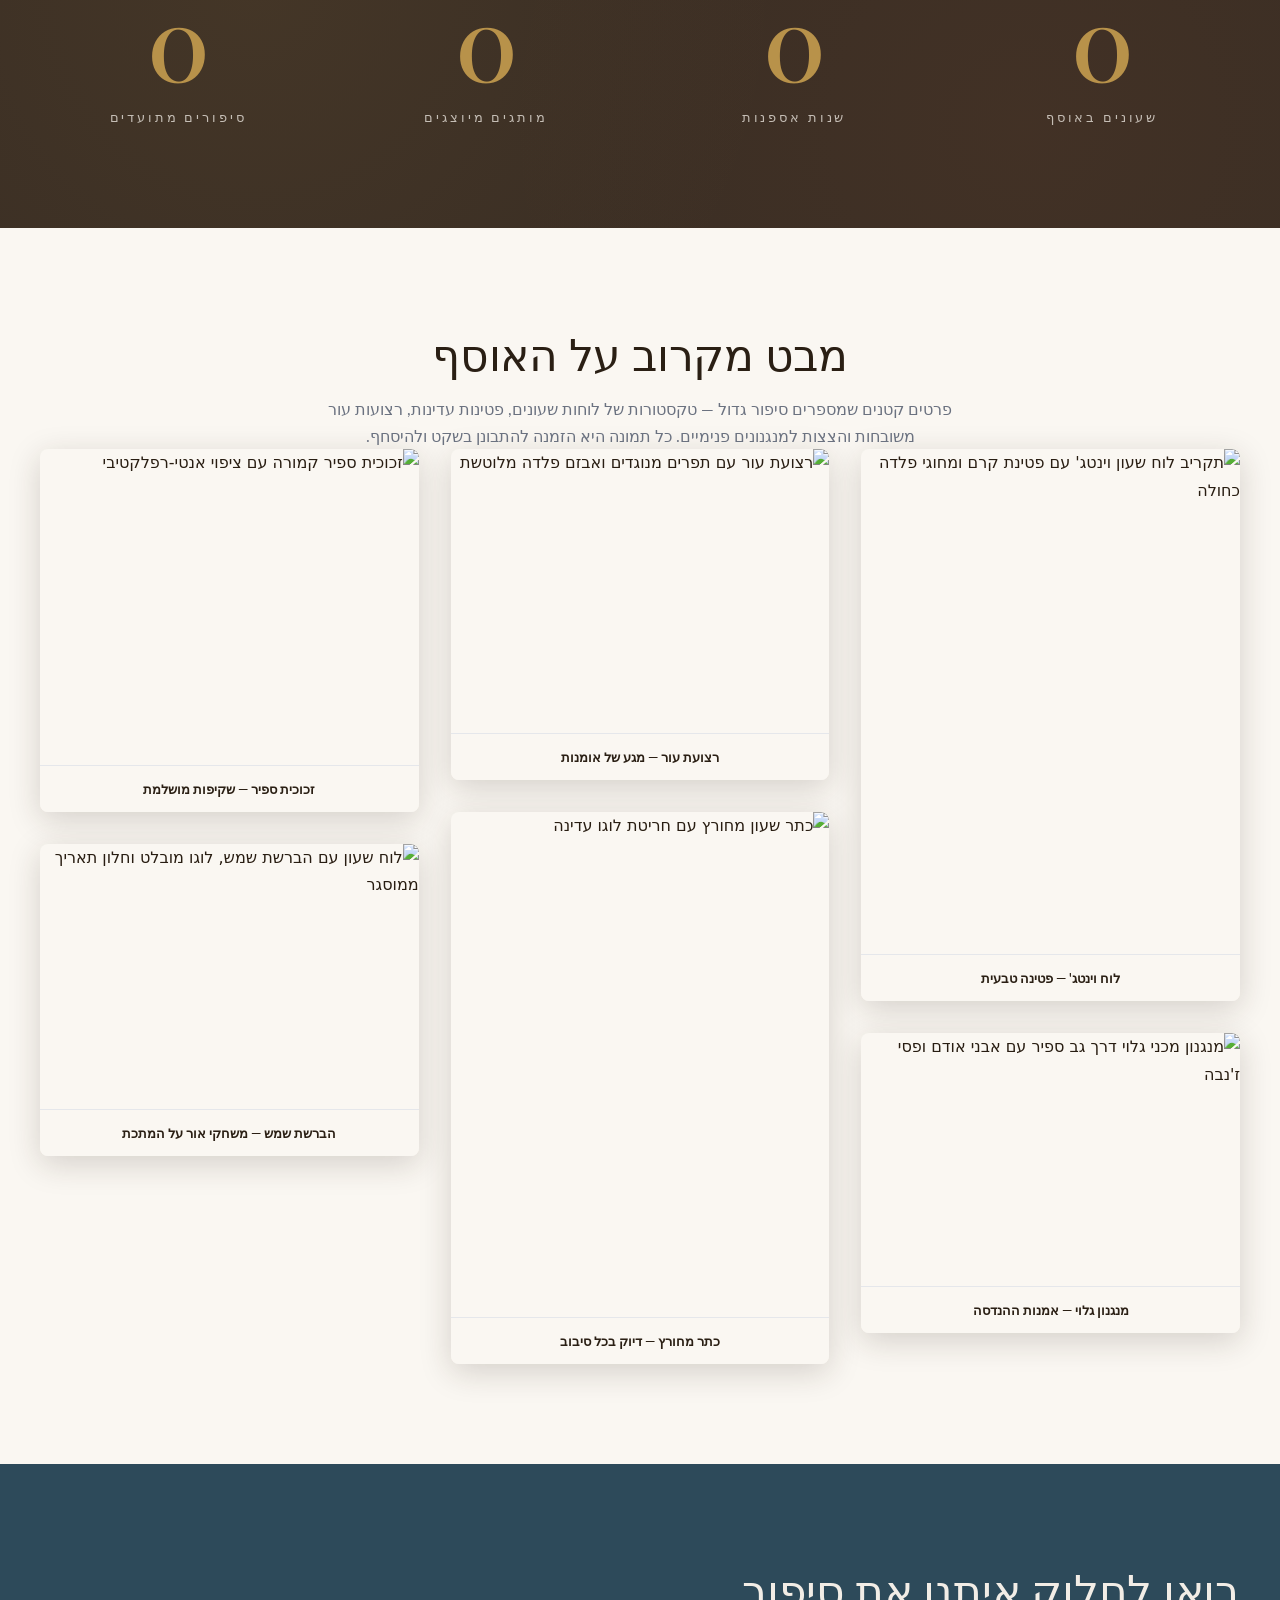
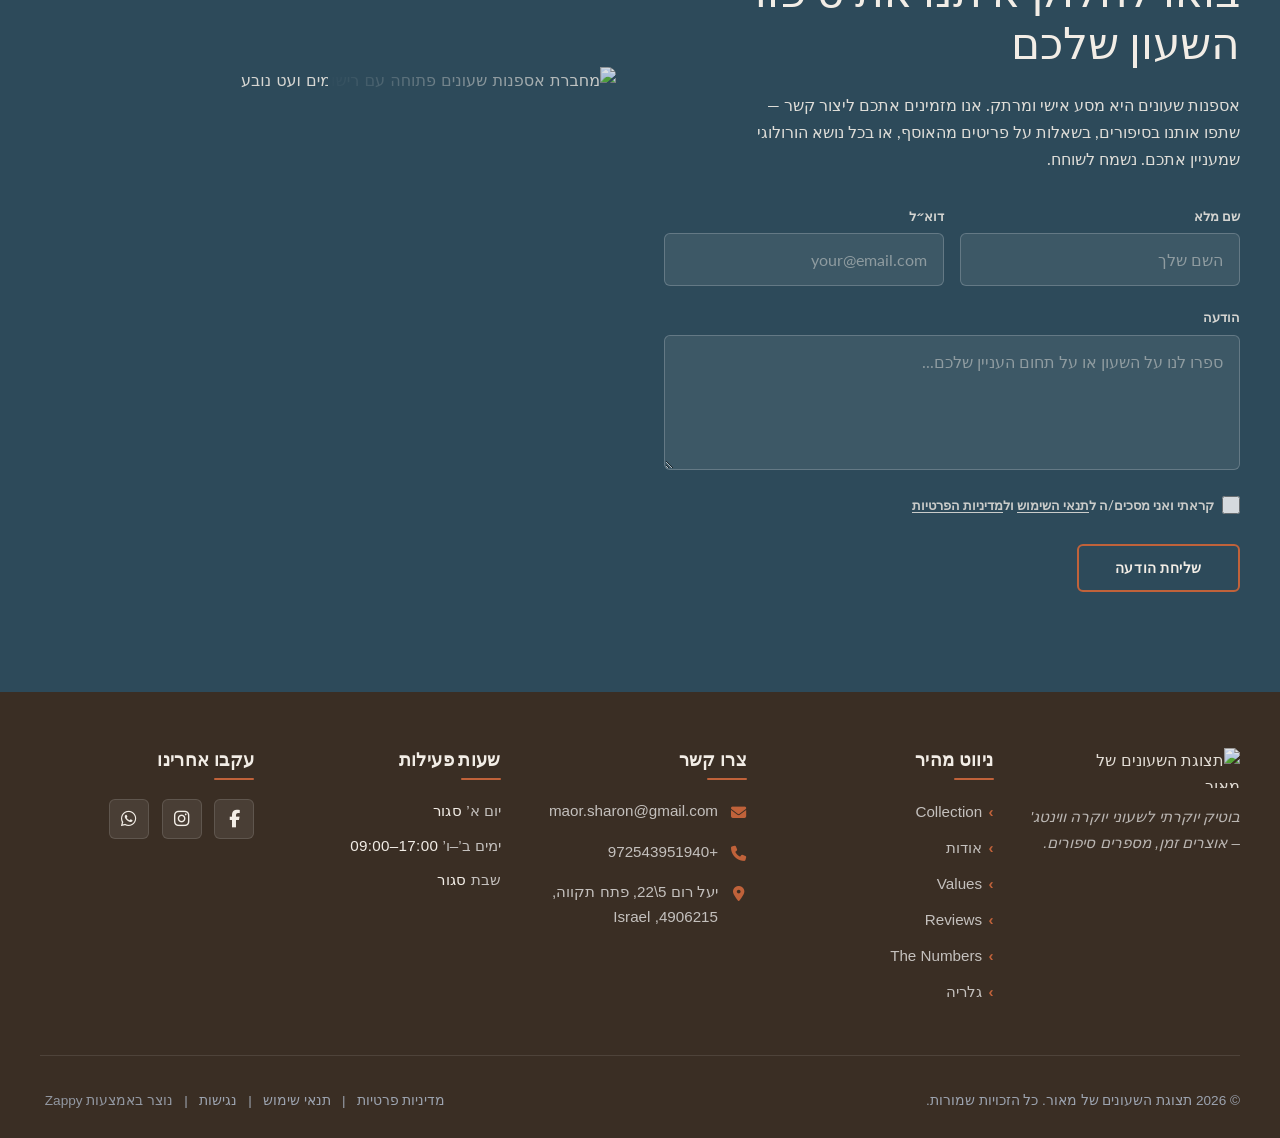
==== commit 7570720d: "Incremental sync: 1 page(s) — insert_element" ====
--- a/public/index.html
+++ b/public/index.html
@@ -901,21 +901,21 @@
 </script>
   
   <main id="main">
-    <section data-band-index="0" id="hero" class="index-hero-section editorial-section" data-layout-spec="דף הבית-hero" data-hero-treatment="fade-bleed" style="--hero-fade-color: var(--bg-light);" data-hero-type="fullscreen-scrim">
-  <img loading="eager" fetchpriority="high" class="hero-fade-img" data-hero-bg="true" data-placeholder="index-hero-hero-bg-1" data-context="A vintage chronograph wristwatch with cream dial and sub-dials resting on aged parchment map paper, alongside a brass compass and dark leather strap, photographed in warm amber light on a wooden surface.. Composition: 3/4 angle, slightly elevated, subject occupying the END half of the frame. Framing: Full-bleed, subject positioned to the END side, fading into solid cream panel on the START side. Background: Warm amber-lit wooden desk surface with aged paper and brass objects. Treatment: full-bleed background" data-treatment="full-bleed background" data-dominant-color="#b8924a" data-aspect-ratio="16:9" alt="שעון כרונוגרף וינטג' על מפת קלף" width="1200" height="675" src="/assets/site-index-hero-hero-bg-1.webp">
+    <section data-band-index="0" id="hero" class="index-hero-section editorial-section" data-layout-spec="דף הבית-hero" data-hero-treatment="fade-bleed" style="--hero-fade-color: var(--bg-light);" data-hero-type="fullscreen-scrim" data-zappy-bg-overlay-color="#000000" data-zappy-bg-overlay-opacity="0">
+  <div data-zappy-zoom-wrapper="true" data-element-id="img-1782280548216-66pm678ph" data-element-type="image" data-zappy-zoom-wrapper-width-mode="full" data-zappy-zoom-clip="true" data-zappy-wrapper-margins-applied="true" style="position: absolute !important; top: 0px !important; left: 0px !important; width: 100% !important; height: 100% !important; max-width: none !important; margin-left: 0px !important; margin-right: 0px !important; z-index: 0 !important; overflow: hidden !important;" data-zappy-zoom-wrapper-align="center"><img loading="eager" fetchpriority="high" class="hero-fade-img" data-hero-bg="true" data-placeholder="index-hero-hero-bg-1" data-context="A vintage chronograph wristwatch with cream dial and sub-dials resting on aged parchment map paper, alongside a brass compass and dark leather strap, photographed in warm amber light on a wooden surface.. Composition: 3/4 angle, slightly elevated, subject occupying the END half of the frame. Framing: Full-bleed, subject positioned to the END side, fading into solid cream panel on the START side. Background: Warm amber-lit wooden desk surface with aged paper and brass objects. Treatment: full-bleed background" data-treatment="full-bleed background" data-dominant-color="#b8924a" data-aspect-ratio="16:9" alt="שעון כרונוגרף וינטג' על מפת קלף" width="1200" height="675" src="/assets/watch-collection-horology-gallery-upload-1782280500131-056w2x.webp" data-hero-background="true" data-element-type="image" data-element-id="img-1782280548216-66pm678ph" data-zappy-zoom="1" style="opacity: 1; mix-blend-mode: normal; object-position: 0% 50% !important; margin: 0px !important; position: absolute !important; left: 0% !important; top: 0% !important; width: 100% !important; height: 100% !important; max-width: none !important; max-height: none !important; display: block !important; object-fit: cover !important;" data-zappy-hero-img-base-opacity="1" data-zappy-hero-img-base-blend="normal" data-zappy-object-position="0% 50%"></div>
   
   <div class="hero-fade-content">
     <div class="editorial-grid">
-      <div class="editorial-text" data-reveal="">
+      <div class="editorial-text" data-reveal="" >
         <p class="eyebrow">אוסף השעונים של מאור</p>
         <h1 class="display-xl">זמן. תשוקה.<br>סיפור.</h1>
         <p>מסע אל תוך עולם ההורולוגיה, שבו כל שעון מספר סיפור ייחודי של אומנות, דיוק ומורשת. האוסף הפרטי חושף יצירות מופת נדירות לצד קלאסיקות על-זמניות.</p>
         <div class="hero-cta-row">
-          <a href="#collection" class="btn-primary" data-magnet="0.25">
+          <a href="#collection" class="btn-primary" data-magnet="0.25" data-element-type="button" data-element-id="btn-1782280548213-adinatfel" data-native-element="true" style="color: rgb(0, 0, 0) !important;">
             גלו את האוסף
             <svg viewBox="0 0 20 20" fill="none" xmlns="http://www.w3.org/2000/svg" data-element-type="icon" data-icon-type="svg"><path d="M4 10h12M12 6l4 4-4 4" stroke="currentColor" stroke-width="1.5" stroke-linecap="round" stroke-linejoin="round"></path></svg>
           </a>
-          <a href="#story" class="btn-secondary">
+          <a href="#story" class="btn-secondary" data-element-type="button" data-element-id="btn-1782280548213-16z89chk0" data-native-element="true">
             הסיפור מאחורי האוסף
           </a>
         </div>
@@ -1103,7 +1103,7 @@
 
     <p class="statband-line" data-reveal="" >
       <span data-count-up="98" data-count-suffix="%" style="color: rgb(42, 31, 20) !important;">98%</span> מהפריטים באוסף עוברים אימות מקוריות מלא
-    </p><div class="zappy-inserted-element" id="zappy-element-1782280280906-azcjhtawd" data-element-id="zappy-element-1782280280906-azcjhtawd" data-element-type="image" data-zappy-newly-inserted="true" style="max-width: 1232px; margin: 20px auto; text-align: center; justify-content: center;"><img src="/assets/watch-collection-horology-gallery-upload-1782279301516-ymu7t1.webp" alt="Image" style="width: 320px; height: auto; border-radius: 8px; max-width: 100%; object-fit: cover; margin-top: 20px; margin-bottom: 20px; object-position: 50% 50%; display: block; margin-right: auto !important; margin-left: auto !important;" data-element-type="image" data-element-id="zappy-element-1782280280906-azcjhtawd" id="zappy-element-1782280280906-azcjhtawd"></div>
+    </p><div class="zappy-inserted-element" id="zappy-element-1782280280906-azcjhtawd" data-element-id="zappy-element-1782280280906-azcjhtawd" data-element-type="image" data-zappy-newly-inserted="true" style="max-width: 1232px; margin: 20px auto; text-align: center; justify-content: center;"><img src="/assets/watch-collection-horology-gallery-upload-1782279301516-ymu7t1.webp" alt="Image" style="width: 320px; height: auto; border-radius: 8px; max-width: 100%; object-fit: cover; margin-top: 20px; margin-bottom: 20px; object-position: 50% 50%; display: block; margin-right: auto !important; margin-left: auto !important;" data-element-type="image" data-element-id="zappy-element-1782280280906-azcjhtawd" id="zappy-element-1782280280906-azcjhtawd"></div><div class="zappy-inserted-element" id="zappy-element-1782283068056-fnx9k14lw" data-element-id="zappy-element-1782283068056-fnx9k14lw" data-element-type="video" data-zappy-newly-inserted="true" style="max-width: 1440px; margin: 20px auto; display: flex; justify-content: center;"><div style="width: 100%; max-width: 600px; display: block; margin-left: auto; margin-right: auto;"><div style="position: relative; width: 100%; max-width: 600px; height: 0px; padding-bottom: 56.25%; background: rgba(255, 0, 131, 0.03); border: 3px solid rgb(255, 0, 131); border-radius: 16px; overflow: hidden;" data-element-type="video" data-element-id="zappy-element-1782283068056-fnx9k14lw" id="zappy-element-1782283068056-fnx9k14lw"><div style="position: absolute; top: 0; left: 0; width: 100%; height: 100%; display: flex; align-items: center; justify-content: center; text-align: center;"><svg style="width: 120px; height: 120px; display: block;" viewBox="0 0 270 265" fill="none" xmlns="http://www.w3.org/2000/svg"><rect x="2" y="2" width="266" height="261" rx="40" stroke="#FF0083" stroke-width="4"></rect><g clip-path="url(#clip0_201_1806)"><path d="M102.5 91L112.5 82.5L123.5 81.5L175.5 119L182.5 131.5L178.5 142L125.5 180.5L116 183.5L109 181L102 172L102.5 91Z" fill="#FFE8F4"></path><path d="M177.228 117.668L127.264 81.483C121.838 77.496 114.723 76.929 108.729 79.9665C102.636 83.058 99 88.98 99 95.811V168.194C99 175.029 102.641 180.951 108.734 184.038C111.335 185.357 114.089 186.009 116.82 186.009C120.483 186.009 124.105 184.835 127.251 182.526L177.223 146.337L177.237 146.328C181.849 142.944 184.495 137.724 184.495 132C184.495 126.276 181.849 121.056 177.223 117.668H177.228ZM174.582 142.692L124.605 178.886C120.492 181.91 115.322 182.328 110.772 180.024C106.218 177.716 103.504 173.297 103.504 168.194V95.8065C103.504 90.708 106.223 86.289 110.772 83.976C112.703 82.995 114.736 82.5 116.82 82.5C119.587 82.5 122.283 83.4045 124.618 85.1235L174.587 121.308C178.029 123.833 180.005 127.73 180.005 132C180.005 136.271 178.034 140.163 174.587 142.692H174.582Z" fill="#FF0083"></path></g><defs><clipPath id="clip0_201_1806"><rect width="108" height="108" fill="white" transform="translate(81 78)"></rect></clipPath></defs></svg></div></div></div></div>
   </div>
 </section>
 
--- a/styles.css
+++ b/styles.css
@@ -2440,8 +2440,6 @@
   height: 100%;
   object-fit: cover;
   z-index: 1;
-  mask-image: linear-gradient(to left, black 40%, transparent 70%);
-  -webkit-mask-image: linear-gradient(to left, black 40%, transparent 70%);
 }
 
 .index-hero-section .hero-fade-content {
@@ -2629,9 +2627,8 @@
   }
 
   .index-hero-section .hero-fade-img {
-    mask-image: linear-gradient(to bottom, black 40%, transparent 80%);
-    -webkit-mask-image: linear-gradient(to bottom, black 40%, transparent 80%);
-  }
+
+}
 }
 /* ZAPPY_POSTGEN_GUARD_HERO_FONT_CAP:index-hero */
 .hero h1, .hero-section h1, [class*="hero-"] h1, [class~="hero"] h1, .hero .hero-title, .hero-title { font-size: min(var(--display-xl, var(--h1, 5rem)), 6rem) !important; line-height: var(--leading-display, 1.05); }
@@ -2646,8 +2643,12 @@
   object-fit: cover !important; object-position: left center !important; margin: 0 !important; z-index: 0 !important;
 }
 [data-layout-spec="דף הבית-hero"]::before {
-  content: ''; position: absolute; inset: 0; z-index: 1; pointer-events: none;
-  background: linear-gradient(to left, var(--hero-fade-color, var(--bg-light, #ffffff)) 0%, var(--hero-fade-color, var(--bg-light, #ffffff)) 34%, transparent 72%);
+  content: '';
+  position: absolute;
+  inset: 0;
+  z-index: 1;
+  pointer-events: none;
+  background: linear-gradient(to left, var(--hero-fade-color, var(--bg-light, #ffffff)) 0%, var(--hero-fade-color, var(--bg-light, #ffffff)) 32%, transparent 58%);
 }
 [data-layout-spec="דף הבית-hero"] > *:not(.hero-fade-img):not([data-hero-bg]):not(img):not(style):not(script) { position: relative; z-index: 2; }
 [data-layout-spec="דף הבית-hero"] .hero-fade-content {
@@ -4976,6 +4977,16 @@
 #mic-init-access-tool #mic-access-tool-general-button,
 ._access-icon {
   display: flex !important;
+}
+
+html[dir="rtl"] [data-layout-spec="דף הבית-hero"]::before {
+  content: '';
+  background: linear-gradient(to right, var(--hero-fade-color, var(--bg-light, #ffffff)) 0%, var(--hero-fade-color, var(--bg-light, #ffffff)) 28%, transparent 48%) !important;
+}
+
+.index-hero-section[data-layout-spec="דף הבית-hero"]::before {
+  content: '';
+  background: linear-gradient(to right, var(--hero-fade-color, var(--bg-light, var(--background-color))) 0%, var(--hero-fade-color, var(--bg-light, var(--background-color))) 28%, transparent 48%) !important;
 }
 /* mobile-submenu-overflow-fix */
 @media (max-width: 768px) {
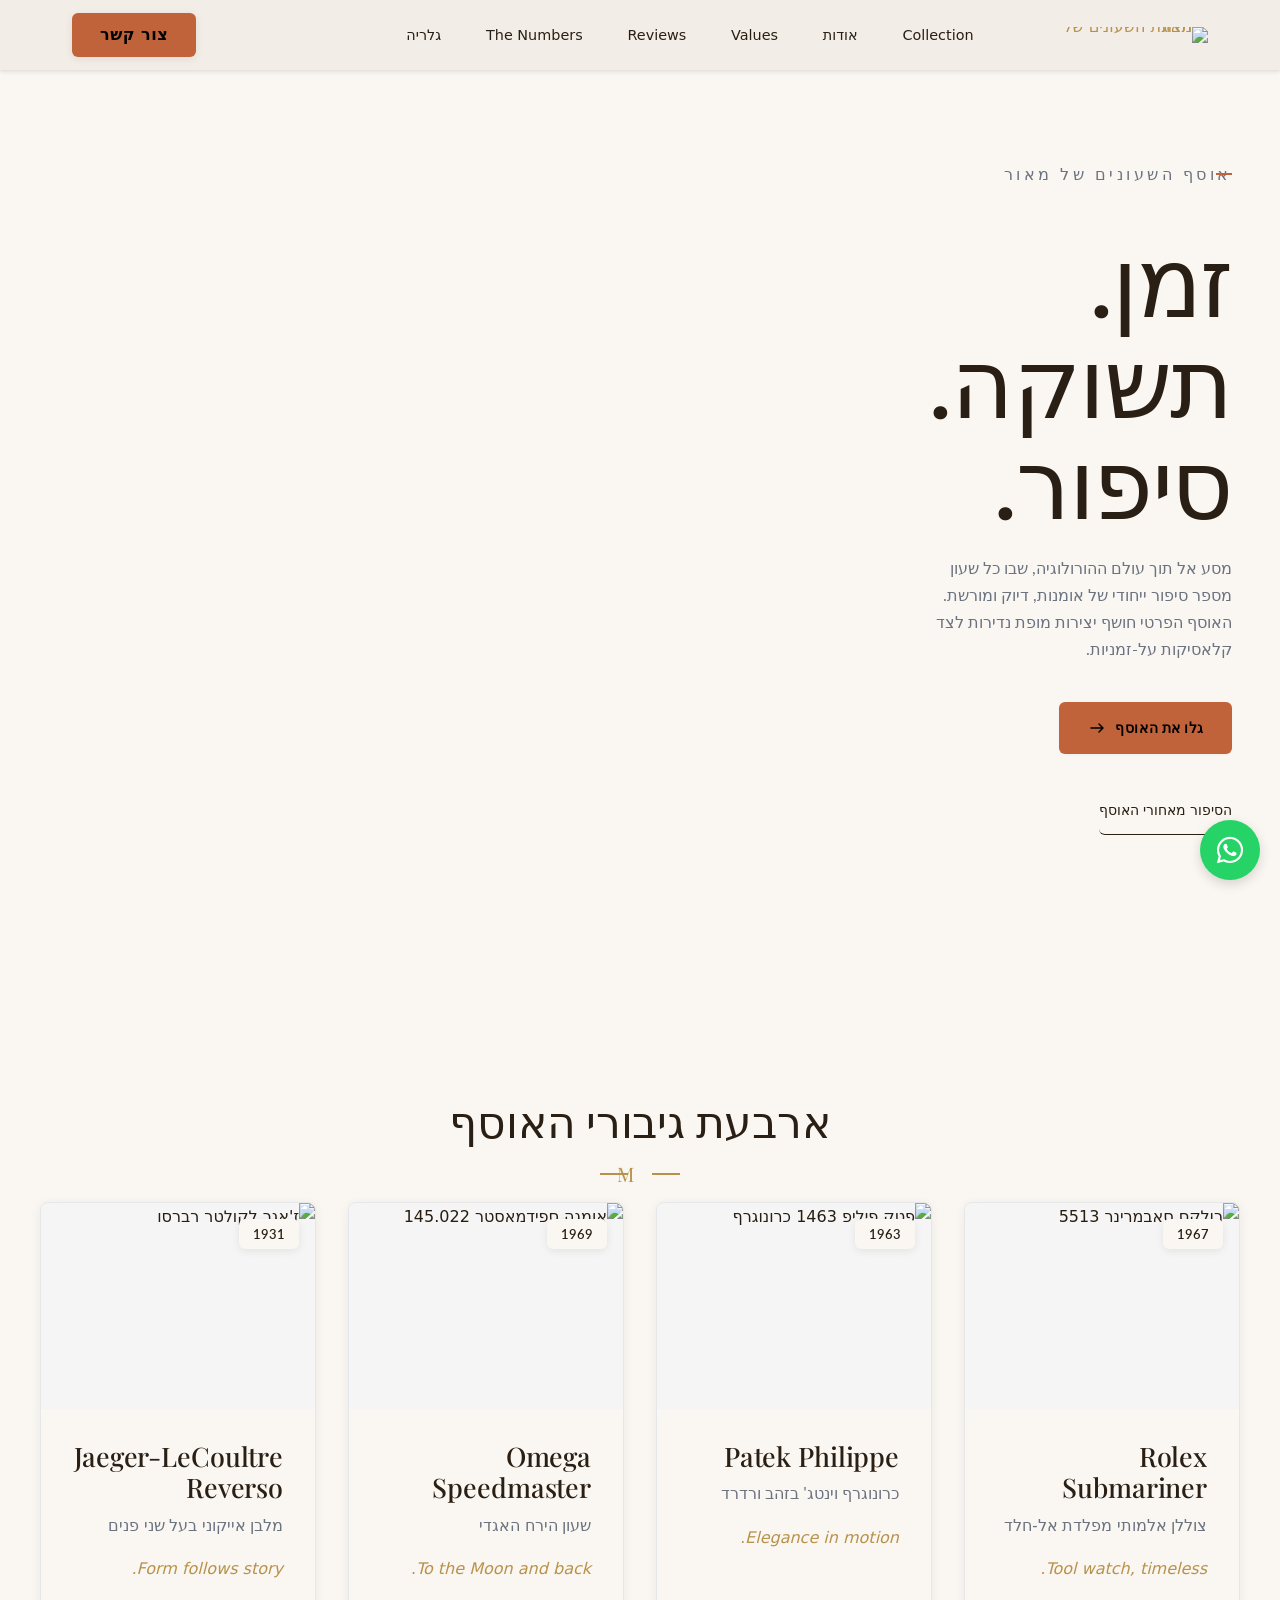
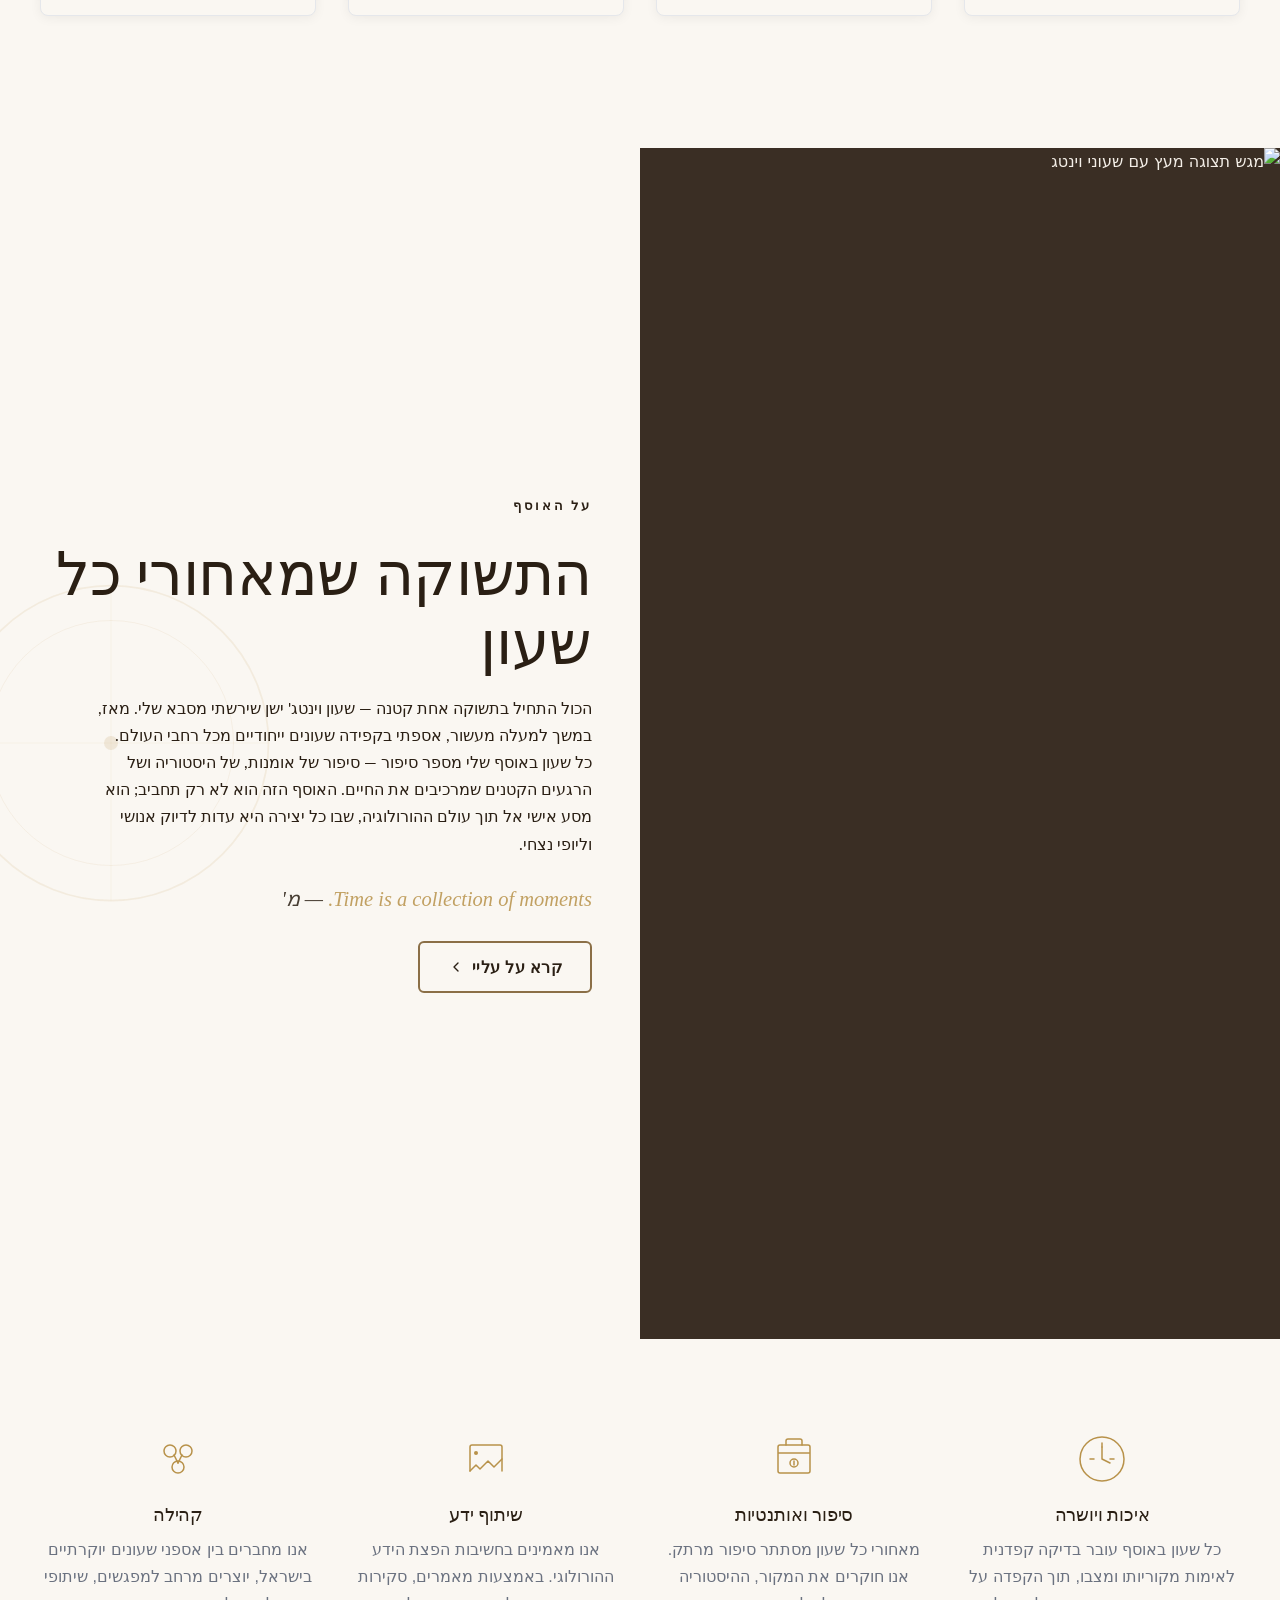
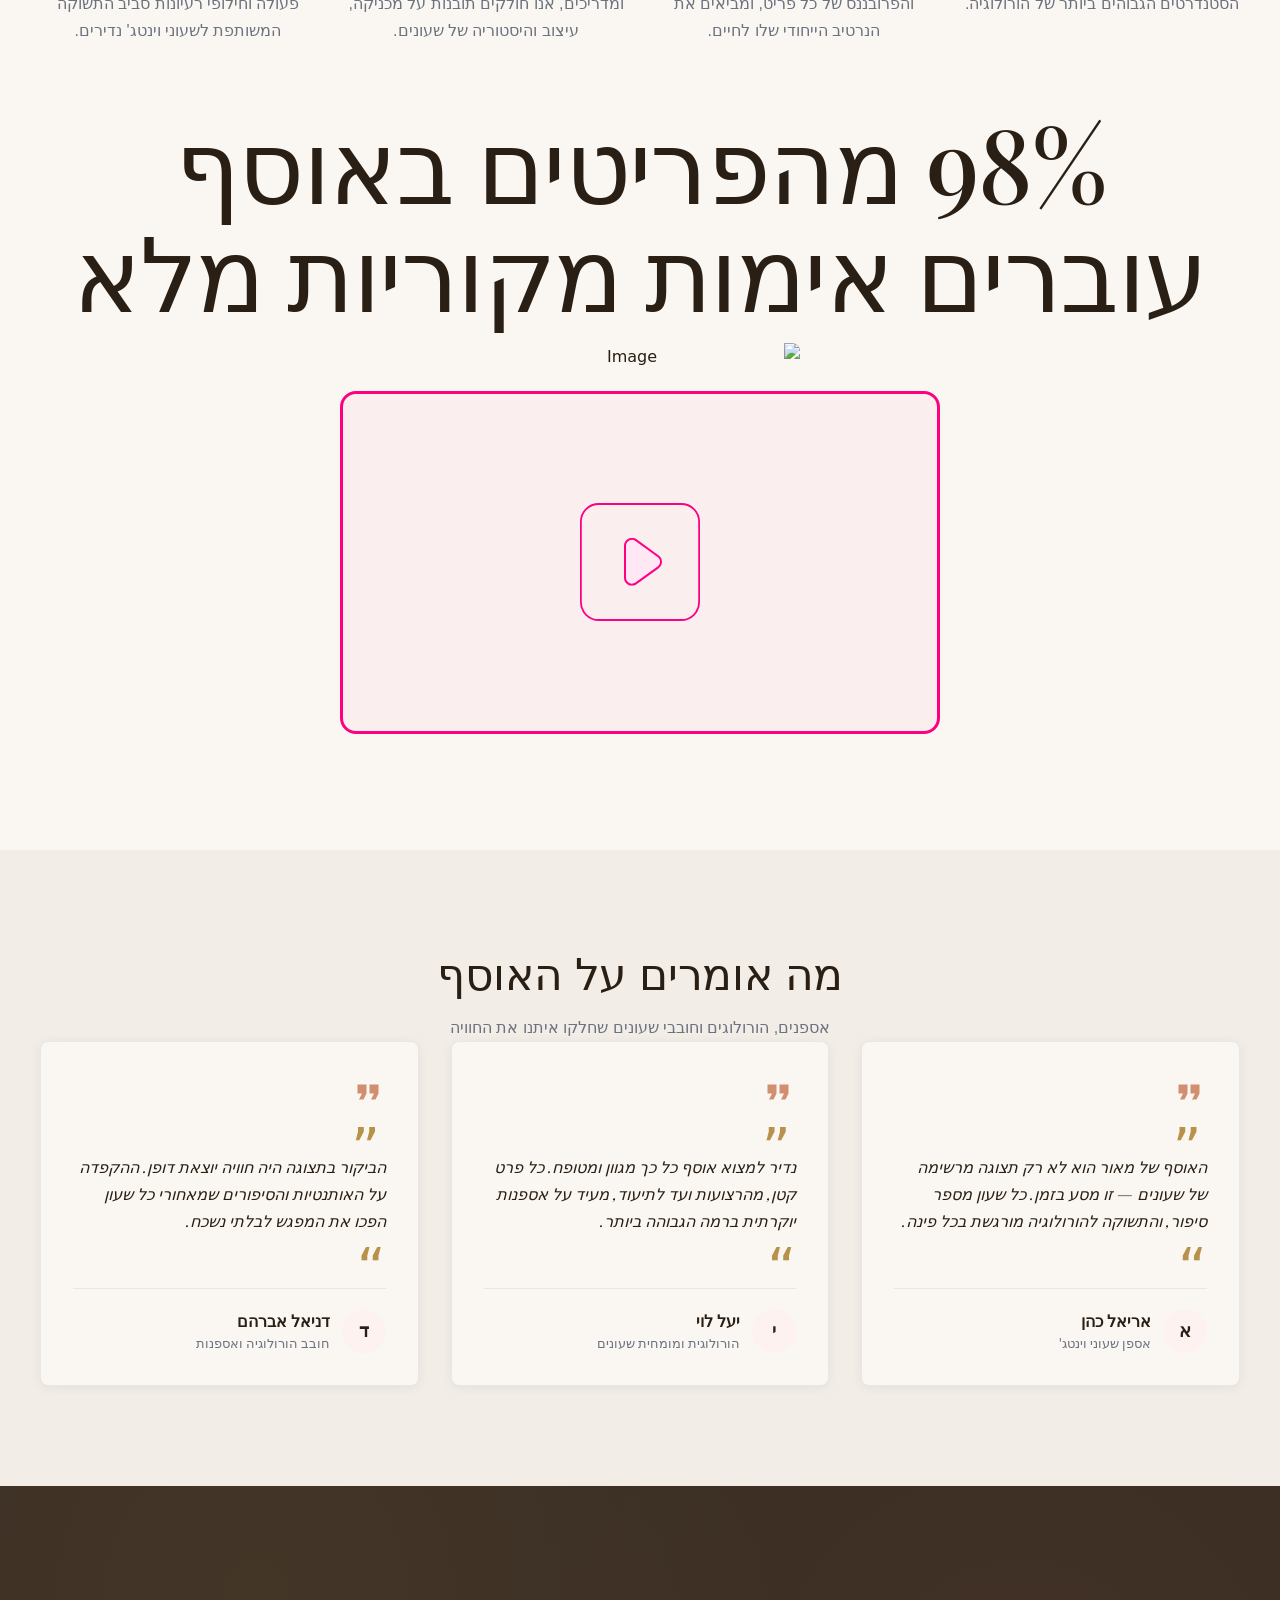
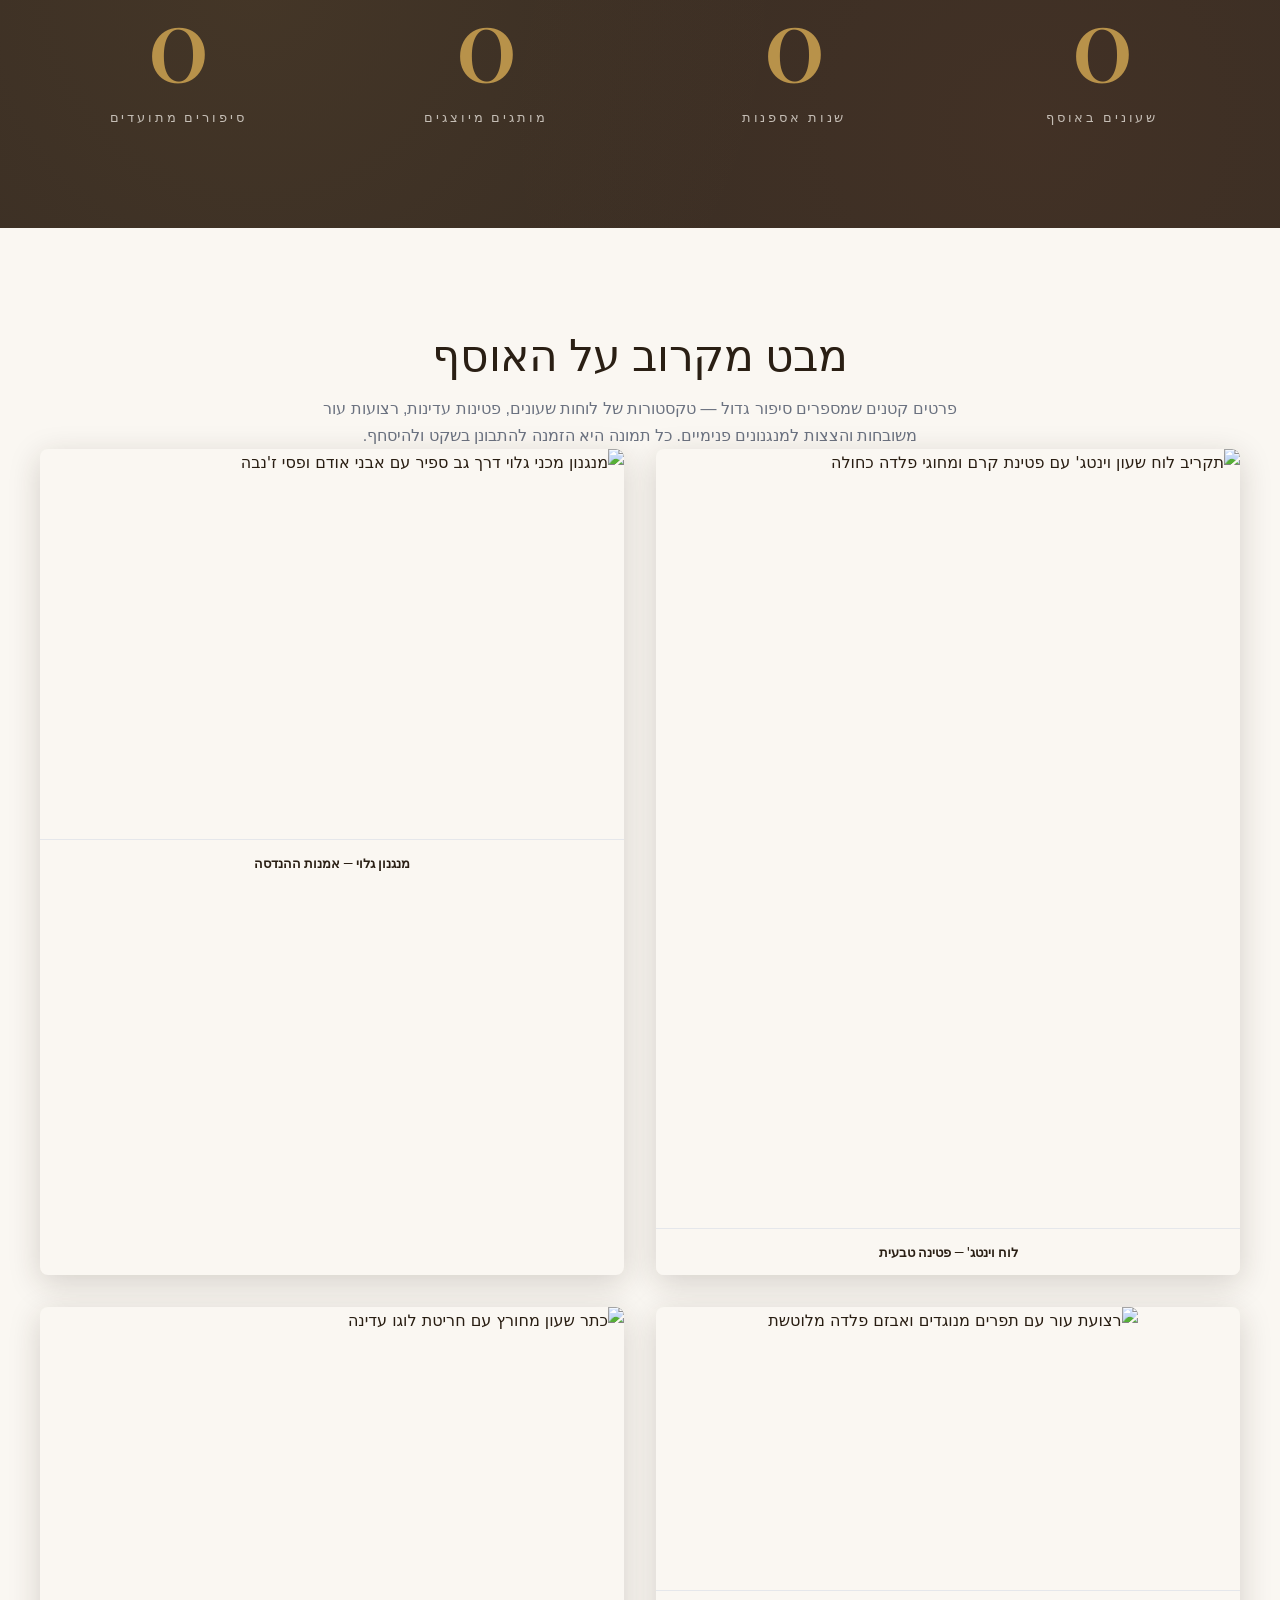
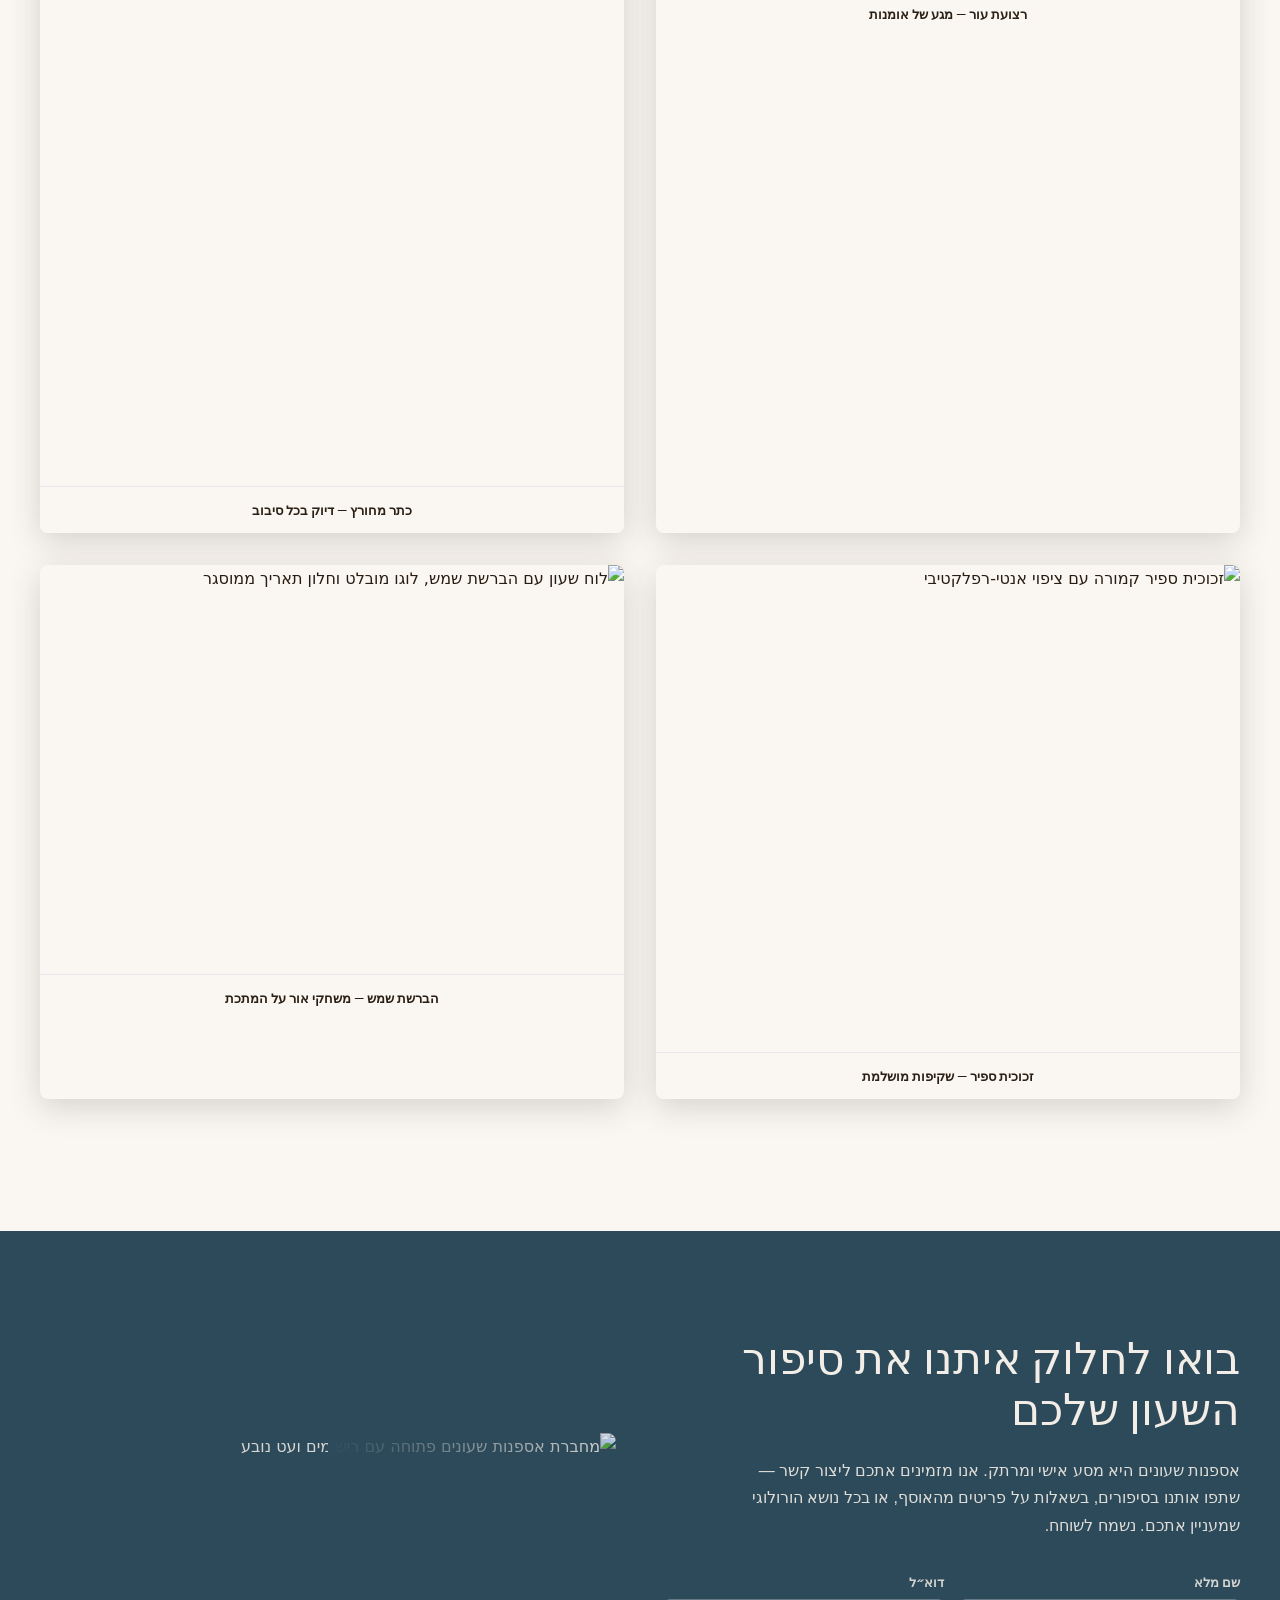
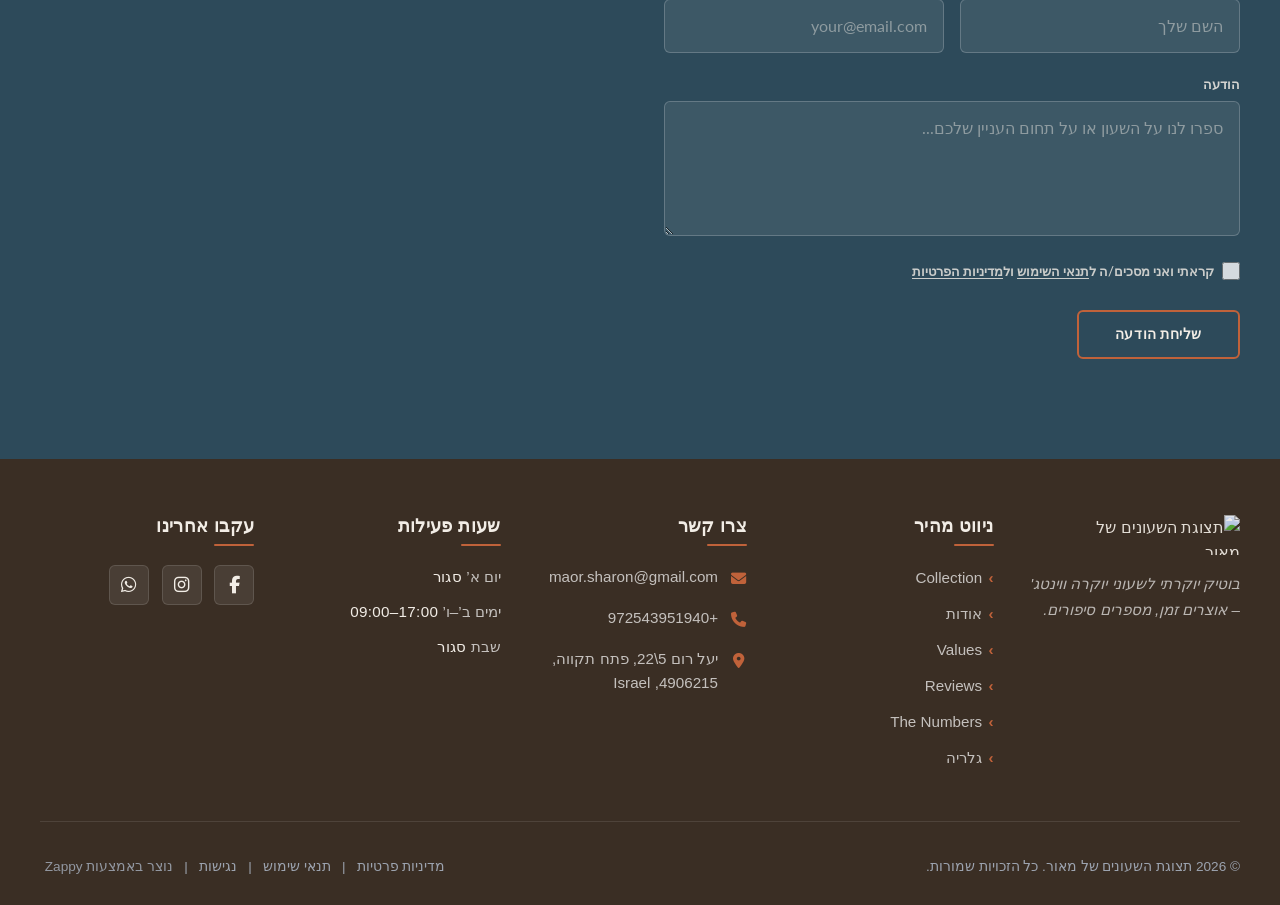
==== commit 5ece5126: "Incremental sync: 1 page(s) — update_image" ====
--- a/public/index.html
+++ b/public/index.html
@@ -1197,33 +1197,33 @@
 
 <section data-band-index="6" id="gallery" class="index-gallery-section masonry-section" data-layout-spec="דף הבית-gallery" dir="rtl">
   <div class="gallery-container">
-    <header class="gallery-header" data-reveal="">
+    <header class="gallery-header" data-reveal="" >
       <h2 class="gallery-heading">מבט מקרוב על האוסף</h2>
       <p class="gallery-subtitle">פרטים קטנים שמספרים סיפור גדול — טקסטורות של לוחות שעונים, פטינות עדינות, רצועות עור משובחות והצצות למנגנונים פנימיים. כל תמונה היא הזמנה להתבונן בשקט ולהיסחף.</p>
     </header>
-    <div class="masonry-grid" data-reveal-stagger="">
-      <figure class="masonry-tile masonry-tile--tall">
-        <img data-placeholder="index-gallery-image-1" data-context="Extreme close-up of a vintage watch dial with cream patina, blued steel hands, and applied gold indices, warm studio lighting, shallow depth of field" width="600" height="800" src="/assets/site-index-gallery-image-1.webp" alt="תקריב לוח שעון וינטג' עם פטינת קרם ומחוגי פלדה כחולה" loading="lazy">
+    <div class="masonry-grid zappy-preserve-css-grid" data-reveal-stagger="" data-original-item-width="379" data-original-gap="normal 32px" style="--zappy-grid-cols: repeat(auto-fit, minmax(379px, 1fr)); grid-template-columns: repeat(auto-fit, minmax(379px, 1fr)); align-items: stretch !important;" data-zappy-explicit-columns="true">
+      <figure class="masonry-tile masonry-tile--tall"  data-grid-item-index="0">
+        <img data-placeholder="index-gallery-image-1" data-context="Extreme close-up of a vintage watch dial with cream patina, blued steel hands, and applied gold indices, warm studio lighting, shallow depth of field" width="600" height="800" src="/assets/site-index-gallery-image-1.webp" alt="תקריב לוח שעון וינטג' עם פטינת קרם ומחוגי פלדה כחולה" loading="lazy" data-element-type="image" data-element-id="img-1782287708732-heifq71p7" >
         <figcaption class="tile-caption">לוח וינטג' — פטינה טבעית</figcaption>
       </figure>
-      <figure class="masonry-tile">
-        <img data-placeholder="index-gallery-image-2" data-context="Close-up of a mechanical watch movement visible through a sapphire caseback, ruby jewels, Geneva stripes, warm golden tones" width="600" height="400" src="/assets/site-index-gallery-image-2.webp" alt="מנגנון מכני גלוי דרך גב ספיר עם אבני אודם ופסי ז'נבה" loading="lazy">
+      <figure class="masonry-tile"  data-grid-item-index="1">
+        <img data-placeholder="index-gallery-image-2" data-context="Close-up of a mechanical watch movement visible through a sapphire caseback, ruby jewels, Geneva stripes, warm golden tones" width="600" height="400" src="/assets/site-index-gallery-image-2.webp" alt="מנגנון מכני גלוי דרך גב ספיר עם אבני אודם ופסי ז'נבה" loading="lazy" data-element-type="image" data-element-id="img-1782287708732-mxaplw907" >
         <figcaption class="tile-caption">מנגנון גלוי — אמנות ההנדסה</figcaption>
       </figure>
-      <figure class="masonry-tile">
-        <img data-placeholder="index-gallery-image-3" data-context="Macro shot of a leather watch strap with visible grain texture, contrast stitching, and a polished steel buckle, warm brown tones" width="600" height="450" src="/assets/site-index-gallery-image-3.webp" alt="רצועת עור עם תפרים מנוגדים ואבזם פלדה מלוטשת" loading="lazy">
+      <figure class="masonry-tile" style="overflow: hidden !important;" data-grid-item-index="2">
+        <div data-zappy-zoom-wrapper="true" data-element-id="img-1782287708732-4cyxsioy9" data-element-type="image" data-zappy-zoom-wrapper-width="379px" data-zappy-zoom-wrapper-height="283px" data-zappy-zoom-wrapper-width-mode="px" data-zappy-zoom-wrapper-align="center" data-zappy-zoom-clip="true" data-zappy-wrapper-margins-applied="true" style="position: relative !important; overflow: hidden !important; width: 379px !important; max-width: 100% !important; margin-left: auto !important; margin-right: auto !important; height: 283px !important; display: block !important;"><img data-placeholder="index-gallery-image-3" data-context="Macro shot of a leather watch strap with visible grain texture, contrast stitching, and a polished steel buckle, warm brown tones" width="600" height="450" src="/assets/site-index-cta-background-1.webp" alt="רצועת עור עם תפרים מנוגדים ואבזם פלדה מלוטשת" data-element-type="image" data-element-id="img-1782287708732-4cyxsioy9" style="object-position: 50% 50% !important; display: block; width: 378.662px !important; height: 282.568px !important; object-fit: cover !important; max-width: 100% !important; margin-top: 0px !important; margin-bottom: 0px !important;" data-zappy-original-width="378.662109375" data-zappy-original-height="282.568359375" data-zappy-object-position="50% 50%" data-zappy-zoom="1"></div>
         <figcaption class="tile-caption">רצועת עור — מגע של אומנות</figcaption>
       </figure>
-      <figure class="masonry-tile masonry-tile--tall">
-        <img data-placeholder="index-gallery-image-4" data-context="Close-up of a fluted watch crown with engraved logo, side lighting emphasizing the texture and machining details" width="600" height="800" src="/assets/site-index-gallery-image-4.webp" alt="כתר שעון מחורץ עם חריטת לוגו עדינה" loading="lazy">
+      <figure class="masonry-tile masonry-tile--tall"  data-grid-item-index="3">
+        <img data-placeholder="index-gallery-image-4" data-context="Close-up of a fluted watch crown with engraved logo, side lighting emphasizing the texture and machining details" width="600" height="800" src="/assets/site-index-gallery-image-4.webp" alt="כתר שעון מחורץ עם חריטת לוגו עדינה" loading="lazy" data-element-type="image" data-element-id="img-1782287708732-umw37cqos" >
         <figcaption class="tile-caption">כתר מחורץ — דיוק בכל סיבוב</figcaption>
       </figure>
-      <figure class="masonry-tile">
-        <img data-placeholder="index-gallery-image-5" data-context="Artistic detail shot of a domed sapphire crystal with anti-reflective coating, subtle blue tint visible at the edge, soft reflections" width="600" height="500" src="/assets/site-index-gallery-image-5.webp" alt="זכוכית ספיר קמורה עם ציפוי אנטי-רפלקטיבי" loading="lazy">
+      <figure class="masonry-tile"  data-grid-item-index="4">
+        <img data-placeholder="index-gallery-image-5" data-context="Artistic detail shot of a domed sapphire crystal with anti-reflective coating, subtle blue tint visible at the edge, soft reflections" width="600" height="500" src="/assets/site-index-gallery-image-5.webp" alt="זכוכית ספיר קמורה עם ציפוי אנטי-רפלקטיבי" loading="lazy" data-element-type="image" data-element-id="img-1782287708732-rt3hhxf2i" >
         <figcaption class="tile-caption">זכוכית ספיר — שקיפות מושלמת</figcaption>
       </figure>
-      <figure class="masonry-tile">
-        <img data-placeholder="index-gallery-image-6" data-context="Extreme macro of a watch dial with sunburst brushing, applied logo, and date window with beveled frame, warm light" width="600" height="420" src="/assets/site-index-gallery-image-6.webp" alt="לוח שעון עם הברשת שמש, לוגו מובלט וחלון תאריך ממוסגר" loading="lazy">
+      <figure class="masonry-tile"  data-grid-item-index="5">
+        <img data-placeholder="index-gallery-image-6" data-context="Extreme macro of a watch dial with sunburst brushing, applied logo, and date window with beveled frame, warm light" width="600" height="420" src="/assets/site-index-gallery-image-6.webp" alt="לוח שעון עם הברשת שמש, לוגו מובלט וחלון תאריך ממוסגר" loading="lazy" data-element-type="image" data-element-id="img-1782287708732-gvuzu54h6" >
         <figcaption class="tile-caption">הברשת שמש — משחקי אור על המתכת</figcaption>
       </figure>
     </div>
--- a/styles.css
+++ b/styles.css
@@ -1,4 +1,12 @@
-
+/* Zappy custom media fonts:start */
+@font-face {
+  font-family: 'bangers latin 400 1782287256096 9e9oot';
+  src: url('assets/bangers-latin-400-normal-1782287256096-9e9oot.woff2') format('woff2');
+  font-weight: 400;
+  font-style: normal;
+  font-display: swap;
+}
+/* Zappy custom media fonts:end */
 
 /* Self-hosted fonts (Inter + Rubik for multi-language support) */
 
@@ -177,7 +185,9 @@
   --reveal-distance: 12px;
 
   --accent-font: 'Cormorant Garamond', cursive;
-}
+
+  --heading-font: 'bangers latin 400 1782287256096 9e9oot', sans-serif;
+  --font-heading: 'bangers latin 400 1782287256096 9e9oot', sans-serif;}
 
 *,
 *::before,
@@ -249,7 +259,7 @@
 h4,
 h5,
 h6 {
-  font-family: 'Playfair Display', serif;
+  font-family: 'bangers latin 400 1782287256096 9e9oot', sans-serif;
   font-weight: var(--weight-heading);
   line-height: var(--leading-heading);
   letter-spacing: var(--tracking-heading);
@@ -2051,7 +2061,7 @@
 
 /* ===== COLUMNS ===== */
 .footer-col h4 {
-  font-family: 'Playfair Display', 'Times New Roman', serif;
+  font-family: 'bangers latin 400 1782287256096 9e9oot', sans-serif;
   font-size: 1.15rem;
   font-weight: 600;
   color: var(--text-light);
@@ -2802,7 +2812,7 @@
 }
 
 .index-products-card-subtitle {
-  font-family: 'Lato', sans-serif;
+  font-family: 'bangers latin 400 1782287256096 9e9oot', sans-serif;
   font-size: var(--body);
   font-weight: var(--weight-body);
   line-height: var(--leading-body);
@@ -3389,7 +3399,7 @@
 }
 
 .index-features-section__text {
-  font-family: 'Lato', sans-serif;
+  font-family: 'bangers latin 400 1782287256096 9e9oot', sans-serif;
   font-size: var(--body);
   font-weight: var(--weight-body);
   line-height: var(--leading-body);
@@ -3460,7 +3470,7 @@
 }
 
 .index-testimonials-section .testimonials-header h2 {
-  font-family: 'Playfair Display', serif;
+  font-family: 'bangers latin 400 1782287256096 9e9oot', sans-serif;
   font-size: var(--h2);
   font-weight: var(--weight-heading, 700);
   color: var(--text-dark);
@@ -3471,7 +3481,7 @@
 }
 
 .index-testimonials-section .testimonials-subtitle {
-  font-family: 'Lato', sans-serif;
+  font-family: 'bangers latin 400 1782287256096 9e9oot', sans-serif;
   font-size: var(--body);
   font-weight: var(--weight-body, 400);
   color: var(--text-muted);
@@ -3729,7 +3739,7 @@
 }
 
 .index-gallery-section .gallery-subtitle {
-  font-family: 'Lato', sans-serif;
+  font-family: 'bangers latin 400 1782287256096 9e9oot', sans-serif;
   font-size: var(--body);
   font-weight: var(--weight-body, 400);
   line-height: var(--leading-body, 1.7);
@@ -3851,7 +3861,7 @@
 }
 
 .index-cta-section__subtitle {
-  font-family: 'Lato', sans-serif;
+  font-family: 'bangers latin 400 1782287256096 9e9oot', sans-serif;
   font-size: var(--body);
   font-weight: var(--weight-body);
   line-height: var(--leading-body);
@@ -4083,7 +4093,7 @@
 h1, h2, h3, h4, h5, h6,
 .display-xl,
 [class*="-headline"],
-[class*="-hero-headline"] { font-family: var(--font-display); }
+[class*="-hero-headline"] { font-family: 'bangers latin 400 1782287256096 9e9oot', sans-serif; }
 .font-accent { font-family: var(--accent-font, var(--font-display)); }
 
 
